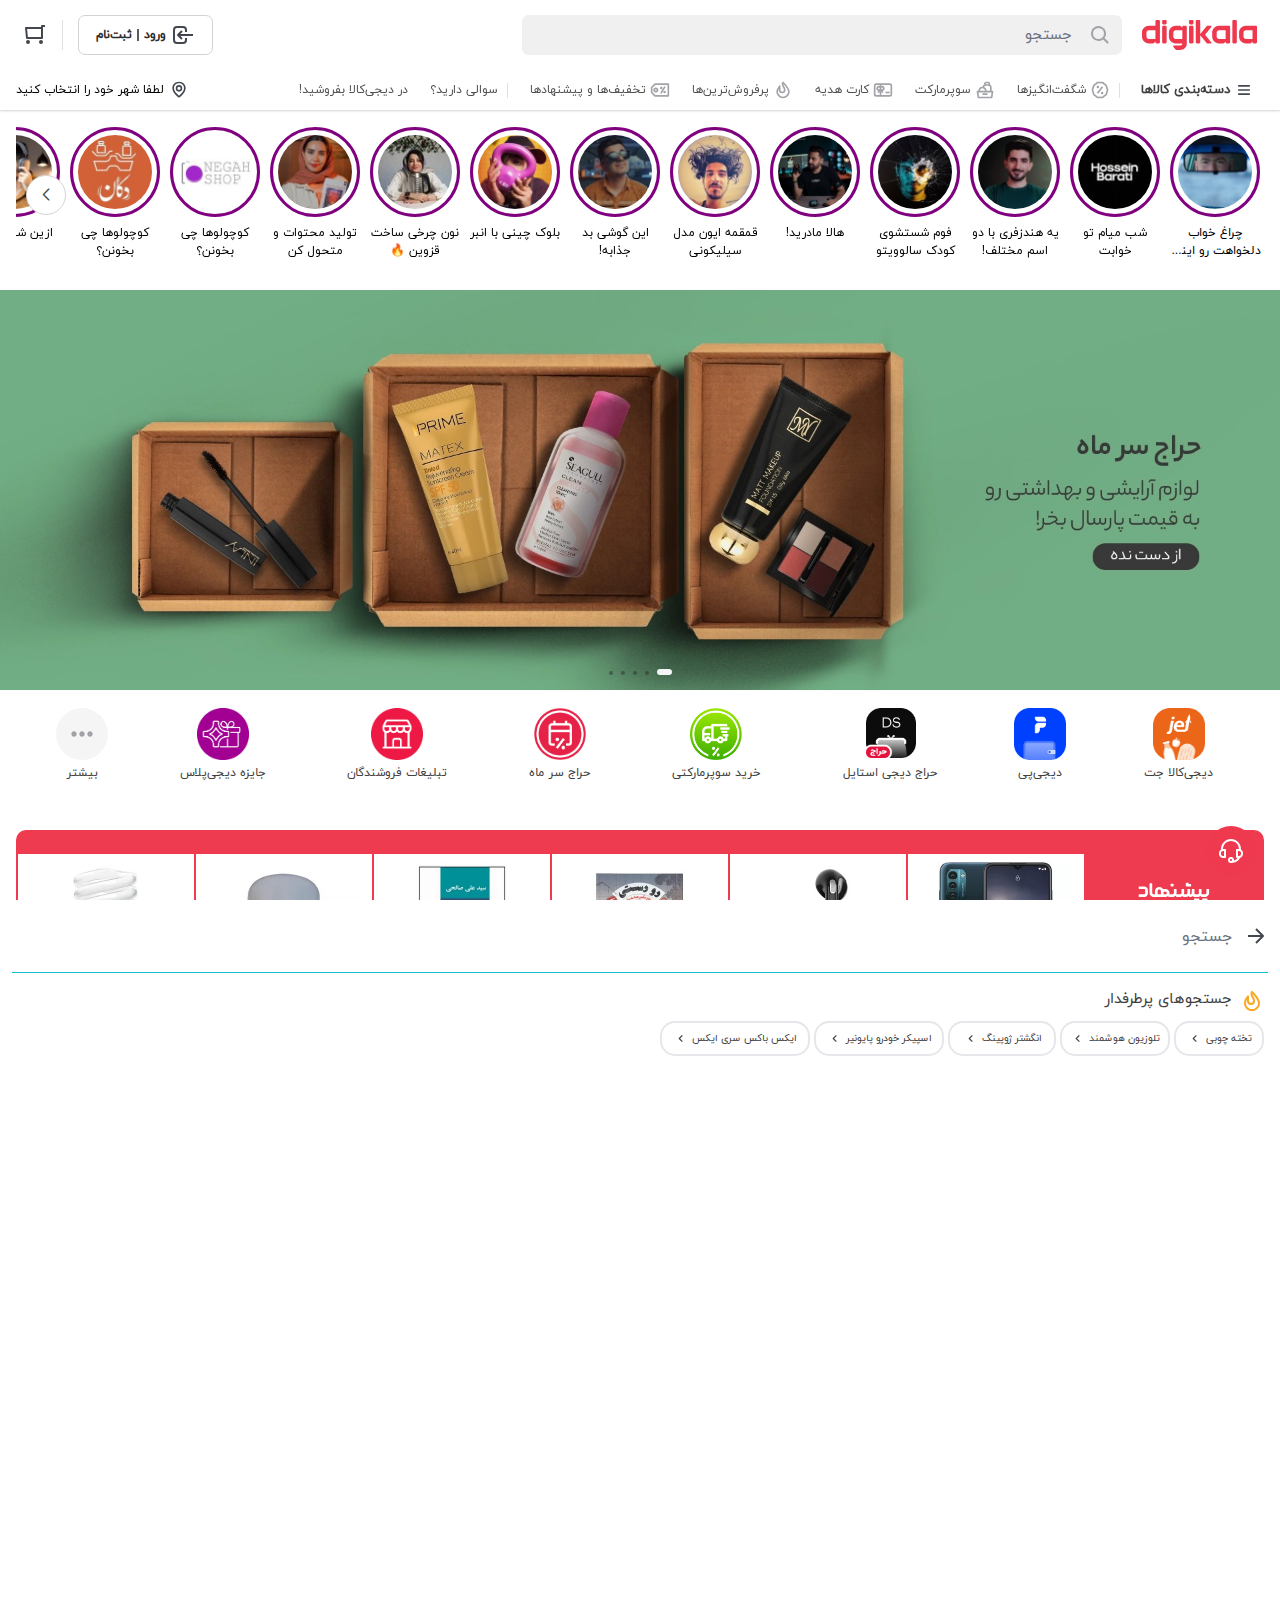
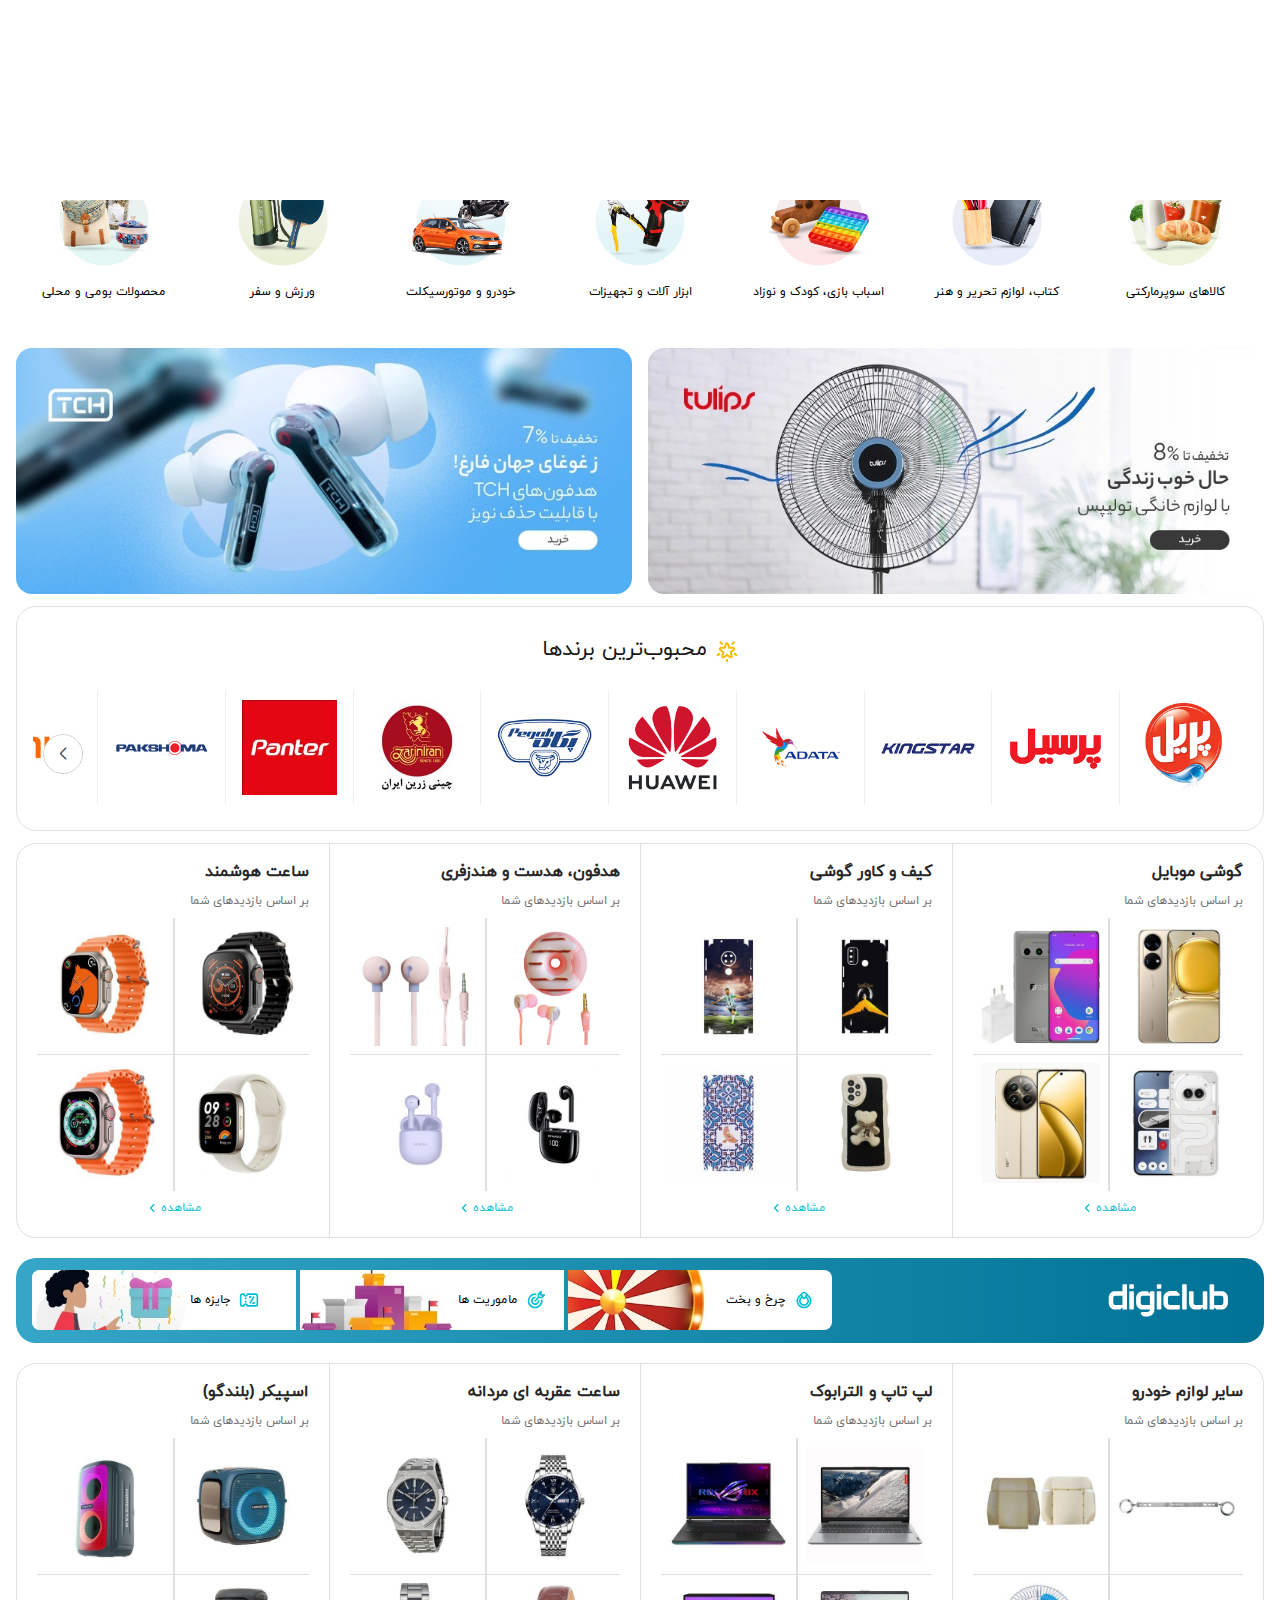
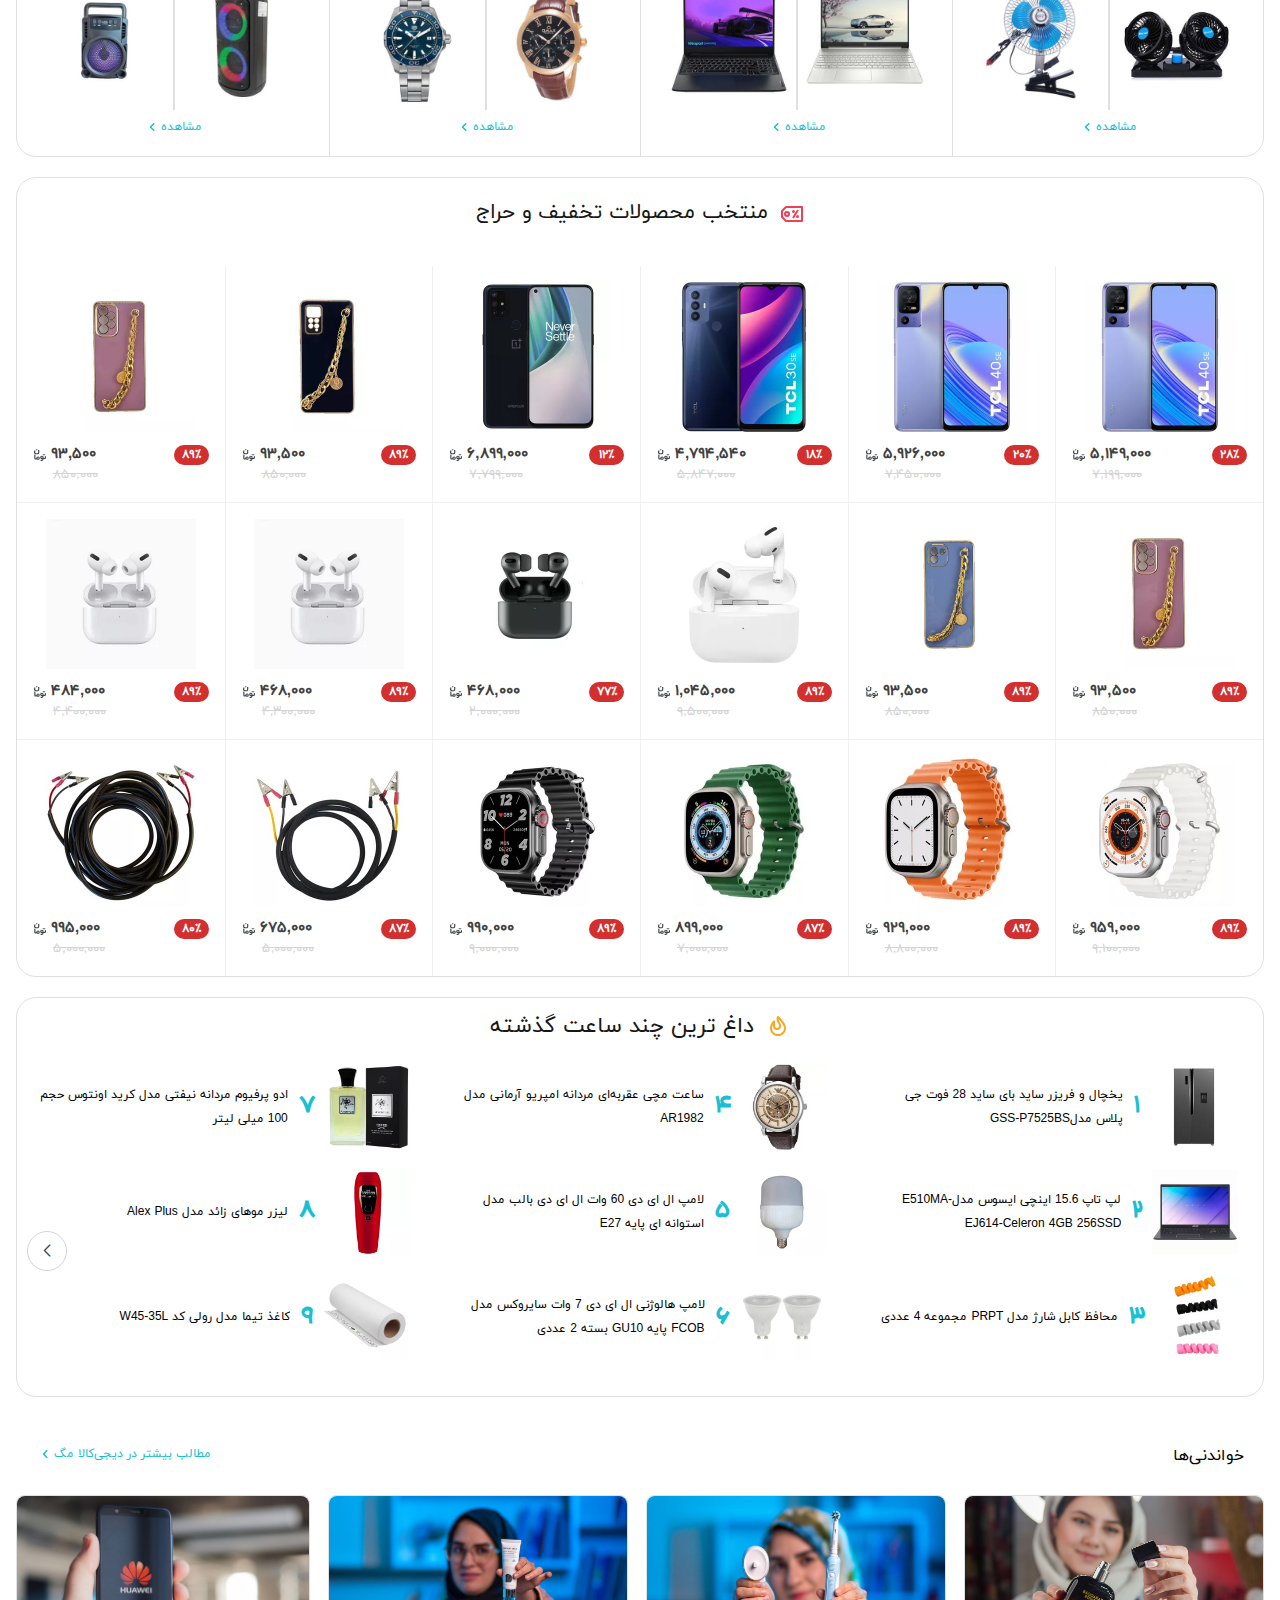
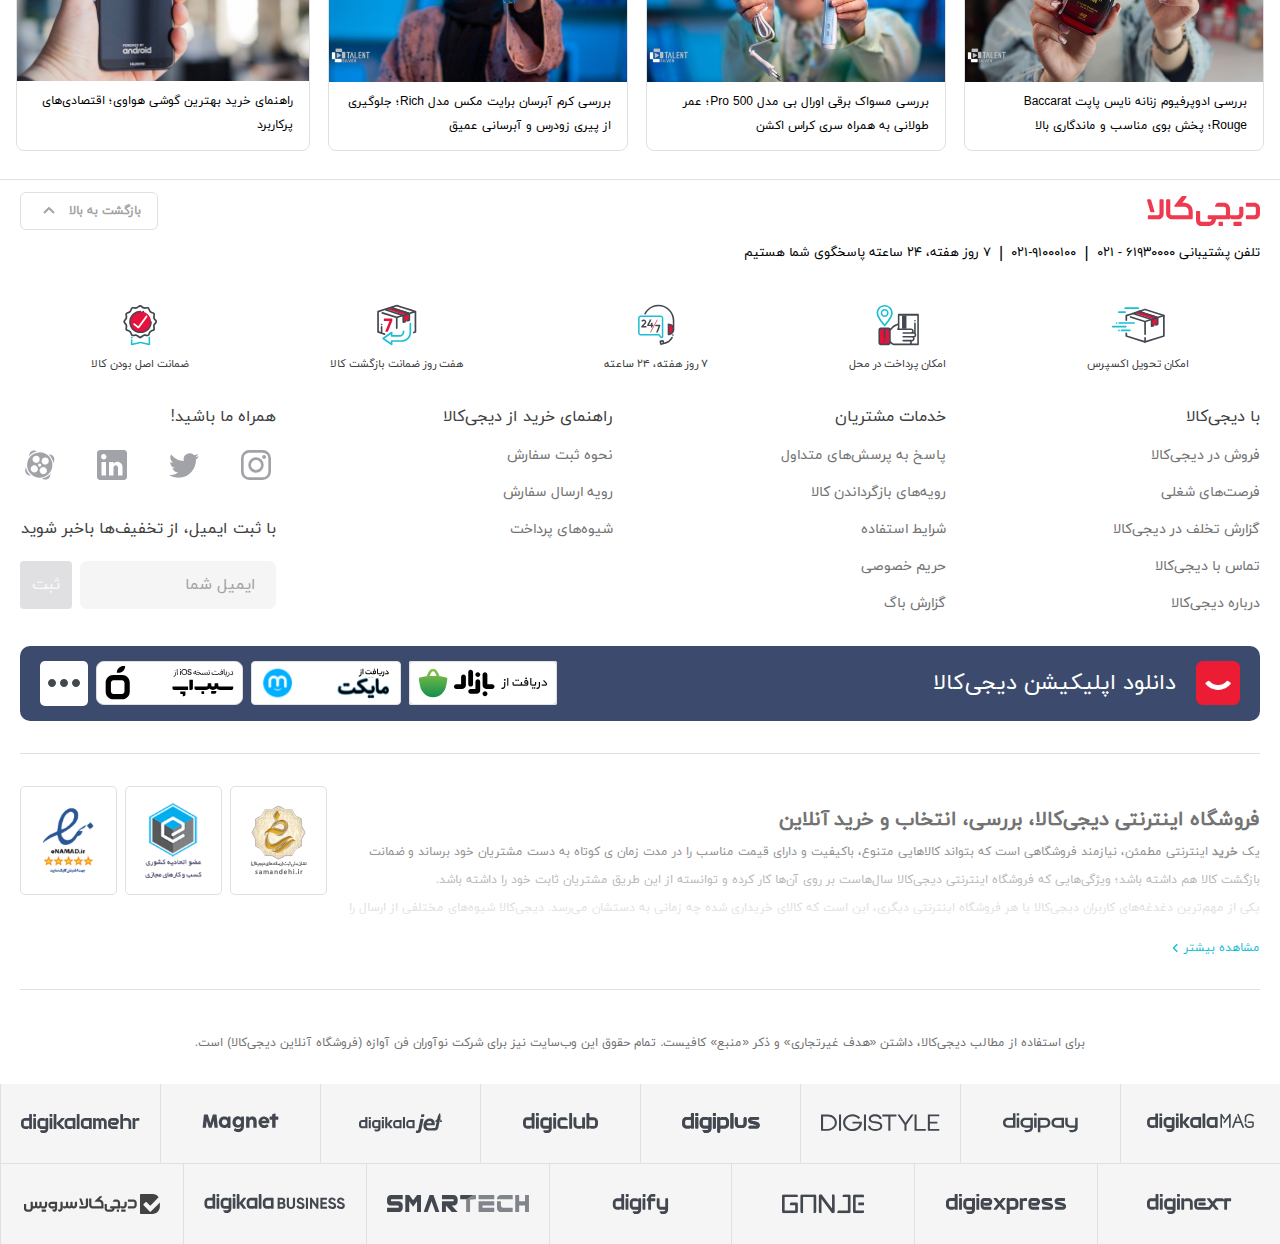
==== index.html @ 2cd5dc48 "Update index.html" ====
<!DOCTYPE html>
<html lang="en" dir="rtl">
  <head>
    <meta charset="UTF-8" />
    <meta name="viewport" content="width=device-width, initial-scale=1.0" />
    <link rel="stylesheet" href="https://unpkg.com/swiper/swiper-bundle.min.css">
    <link rel="stylesheet" href="/public/css/main.css" type="text/css" />
    <link rel="stylesheet" href="/public/css/add-ones.css" type="text/css" />
    <link
      rel="shortcut icon"
      href="./public/images/favicon/favicon.ico"
      type="image/x-icon"
    />
    <meta name="keywords" content="دیجی کالا" />
    <meta name="description" content="دیجیکالا یک فروشگاه آنلاین می باشد" />
    <title>فروشگاه اینترنتی دیجی کالا</title>
  </head>
  <body>
    <!-- wrapper -->
    <div class="w-full h-auto flex flex-col" id="wrapper">
      <!-- header -->
      <!-- header and nav mobile -->
      <header
        id="headerMobile"
        class="w-full block lg:hidden fixed top-0 bg-white p-2 z-10 h-[60px] shadow-[0_1px_2px_lightgrey] font-digikala"
        onclick="openSearchPopup()"
      >
        <div
          class="flex items-center h-[40px] w-inherit rounded-[7px] border-none outline-none bg-[#F0F0F1] focus:outline-none"
          id="header__top__search"
        >
          <button
            class="flex cursor-pointer items-center justify-center mr-[10px]"
          >
            <svg style="width: 24px; height: 24px; fill: #a1a3a8">
              <path
                fill-rule="evenodd"
                d="M10.5 18a7.5 7.5 0 115.973-2.963l4.369 4.246-1.394 1.434-4.387-4.263A7.467 7.467 0 0110.5 18zm5.5-7.5a5.5 5.5 0 11-11 0 5.5 5.5 0 0111 0z"
                clip-rule="evenodd"
              ></path>
            </svg>
          </button>
          <div
            class="w-inherit h-inherit flex items-center gap-x-2 rounded-[7px] border-none outline-none bg-[#F0F0F1] pr-[5px]"
          >
            <p class="text-[13px] text-neutral-500">جستجو در</p>
            <img
              src="./public/images/header/digi.png"
              alt="digikala logo"
              class="w-[90px] h-[24px]"
            />
          </div>
        </div>
      </header>
      <!-- pop-up search -->
      <div
        id="searchPopup"
        class="fixed inset-x-0 bottom-0 bg-white z-20 h-screen slide-up"
      >
        <div
          class="flex items-center justify-between py-4 mx-3 border-b border-[#19bfd3]"
        >
          <button onclick="closeSearchPopup()">
            <img
              src="./public/images/svg/black-arrow-right.svg"
              alt="black-arrow-right"
            />
          </button>
          <input
            type="search"
            class="flex-1 border-none focus:ring-0 placeholder:font-digikala"
            placeholder="جستجو"
          />
        </div>
        <div class="w-full p-4 font-digikala">
          <div class="flex flex-start gap-x-2">
            <img src="./public/images/svg/fire.svg" alt="fire" />
            <p class="text-neutral-700 text-[15px]">جستجوهای پرطرفدار</p>
          </div>
          <div
            class="flex items-center gap-1 my-2 bg-neutral-000 lg:static overflow-x-scroll no-scrollbar"
          >
            <div
              class="flex flex-row-reverse justify-center items-center gap-x-1 border-[2px] cursor-pointer p-2 rounded-[15px] min-w-[90px]"
            >
              <img
                src="./public/images/svg/left-black.svg"
                alt="gray-arrow-down"
                class="w-[15px] h-[15px]"
              />
              <p class="text-neutral-700 text-[10px]">تخته چوبی</p>
            </div>
            <div
              class="flex flex-row-reverse justify-center items-center gap-x-1 border-[2px] cursor-pointer p-2 rounded-[15px] min-w-[110px]"
            >
              <img
                src="./public/images/svg/left-black.svg"
                alt="gray-arrow-down"
                class="w-[15px] h-[15px]"
              />
              <p class="text-neutral-700 text-[10px]">تلوزیون هوشمند</p>
            </div>
            <div
              class="flex flex-row-reverse justify-center items-center gap-x-1 border-[2px] cursor-pointer p-2 rounded-[15px] min-w-[108px]"
            >
              <img
                src="./public/images/svg/left-black.svg"
                alt="gray-arrow-down"
                class="w-[15px] h-[15px]"
              />
              <p class="text-neutral-700 text-[10px]">انگشتر ژوپینگ</p>
            </div>
            <div
              class="flex flex-row-reverse justify-center items-center gap-x-1 border-[2px] cursor-pointer p-2 rounded-[15px] min-w-[130px]"
            >
              <img
                src="./public/images/svg/left-black.svg"
                alt="gray-arrow-down"
                class="w-[15px] h-[15px]"
              />
              <p class="text-neutral-700 text-[10px]">اسپیکر خودرو پایونیر</p>
            </div>
            <div
              class="flex flex-row-reverse justify-center items-center gap-x-1 border-[2px] cursor-pointer p-2 rounded-[15px] min-w-[150px]"
            >
              <img
                src="./public/images/svg/left-black.svg"
                alt="gray-arrow-down"
                class="w-[15px] h-[15px]"
              />
              <p class="text-neutral-700 text-[10px]">ایکس باکس سری ایکس</p>
            </div>
          </div>
        </div>
      </div>
      <!-- pop-up search -->
      <nav
        class="w-full h-auto block lg:hidden fixed bottom-0 bg-white shadow-[0_-1px_2px_lightgrey] z-10 font-digikala"
      >
        <div class="w-inherit h-inherit flex border-t-[lightgrey]">
          <a
            href="index.html"
            class="flex flex-col gap-y-1 items-center flex-1 py-1"
          >
            <!-- home -->
            <svg style="width: 24px; height: 24px; fill: #424750">
              <path
                fill-rule="evenodd"
                d="M20 11.586v6.586a3 3 0 01-3 3H7a3 3 0 01-3-3v-6.586l-1.293 1.293-1.414-1.415L9.879 2.88a3 3 0 014.242 0l8.586 8.585-1.414 1.415L20 11.586z"
              ></path>
            </svg>
            <p class="text-[10px] text-neutral-900 text-bold">خانه</p>
            <!-- home -->
          </a>
          <a href="#" class="flex flex-col gap-y-1 items-center flex-1 py-1">
            <!-- categories -->
            <svg style="width: 24px; height: 24px; fill: #a1a3a8">
              <path
                fill-rule="evenodd"
                d="M10 2H3a1 1 0 00-1 1v7a1 1 0 001 1h7a1 1 0 001-1V3a1 1 0 00-1-1zM4 9V4h5v5H4zm17 4a1 1 0 011 1v7a1 1 0 01-1 1h-7a1 1 0 01-1-1v-7a1 1 0 011-1h7zm-3.5-2a4.5 4.5 0 110-9 4.5 4.5 0 010 9zM20 6.5a2.5 2.5 0 11-5 0 2.5 2.5 0 015 0zM6.5 22a4.5 4.5 0 110-9 4.5 4.5 0 010 9zM9 17.5a2.5 2.5 0 11-5 0 2.5 2.5 0 015 0zm6 2.5v-5h5v5h-5z"
                clip-rule="evenodd"
              ></path>
            </svg>
            <p class="text-[10px] text-neutral-500">دسته‌بندی</p>
            <!-- categories -->
          </a>
          <a href="#" class="flex flex-col gap-y-1 items-center flex-1 py-1">
            <!-- basket -->
            <svg style="width: 24px; height: 24px; fill: #a1a3a8">
              <path
                fill-rule="evenodd"
                d="M20 4h2V2h-3a1 1 0 00-1 1v1H3a1 1 0 00-.995 1.1l1 10A1 1 0 004 16h15a1 1 0 001-1V4zm-2 17a2 2 0 110-4 2 2 0 010 4zM5 21a2 2 0 110-4 2 2 0 010 4zm13-7V6H4.105l.8 8H18z"
                clip-rule="evenodd"
              ></path>
            </svg>
            <p class="text-[10px] text-neutral-500">سبد خرید</p>
            <!-- basket -->
          </a>
          <a href="login.html" class="flex flex-col gap-y-1 items-center flex-1 py-1">
            <!-- my digi -->
            <svg style="width: 24px; height: 24px; fill: #a1a3a8">
              <path
                fill-rule="evenodd"
                d="M12 2a5 5 0 015 5v1A5 5 0 017 8V7a5 5 0 015-5zm9.996 18.908C21.572 16.318 18.096 14 12 14c-6.095 0-9.572 2.318-9.996 6.908A1 1 0 003 22h18a1 1 0 00.996-1.092zM4.188 20c.728-2.677 3.231-4 7.812-4 4.58 0 7.084 1.323 7.812 4H4.188zM9 7a3 3 0 116 0v1a3 3 0 01-6 0V7z"
                clip-rule="evenodd"
              ></path>
            </svg>
            <p class="text-[10px] text-neutral-500">دیجی‌کالای من</p>
            <!-- my digi -->
          </a>
        </div>
      </nav>
      <!-- header and nav mobile -->
      <header
        class="w-full fixed top-0 bg-white z-10 lg:h-[110px] shadow-[0_1px_2px_lightgrey] transition-all duration-300 hidden lg:block"
        id="header"
      >
        <!-- header top -->
        <div
          class="w-inherit h-[calc(110px-40px)] flex flex-row flex-wrap bg-white"
          id="header__top"
        >
          <div class="w-full h-inherit flex px-[23px]">
            <div class="w-[80%] h-inherit flex items-center">
              <div
                class="h-inherit flex justify-end items-center pl-[20px] box-border"
                id="header__top__logo"
              >
                <a href="index.html"
                  ><img src="./public/images/svg/لوگوی دیجیکالا.svg" alt=""
                /></a>
              </div>
              <div
                class="flex items-center h-[40px] w-[600px] rounded-[7px] pr-[10px] border-none outline-none bg-[#F0F0F1] focus:outline-none"
                id="header__top__search"
              >
                <button class="flex items-center justify-center">
                  <svg style="width: 24px; height: 24px; fill: #a1a3a8">
                    <path
                      fill-rule="evenodd"
                      d="M10.5 18a7.5 7.5 0 115.973-2.963l4.369 4.246-1.394 1.434-4.387-4.263A7.467 7.467 0 0110.5 18zm5.5-7.5a5.5 5.5 0 11-11 0 5.5 5.5 0 0111 0z"
                      clip-rule="evenodd"
                    ></path>
                  </svg>
                </button>
                <input
                  type="text"
                  placeholder="جستجو"
                  class="h-inherit mr-1 w-[calc(600px-24px)] rounded-[7px] border-none outline-none focus:outline-none focus:border-0 focus:ring-0 bg-[#F0F0F1] placeholder:font-digikala placeholder:text-[15px] font-digikala"
                />
              </div>
            </div>
            <div
              class="w-[20%] h-inherit flex gap-x-[15px] items-center justify-end pr-[5px]"
              id="header__top__login"
            >
              <a
                href="./login.html"
                class="w-[135px] h-[40px] text-[#2b2b2b] border-[1px] border-solid border-[lightgray] rounded-[7px] no-underline font-digikala text-[12px] font-bold flex items-center justify-center gap-x-[5px]"
              >
                <img
                  src="./public/images/svg/ورود.svg"
                  alt=""
                  class="fill-[D0D1D3]"
                />

                <div>ورود</div>
                <span
                  class="inline-block w-[1.5px] h-[12px] bg-[#5b5b5b]"
                ></span>
                ثبت‌نام
              </a>
              <span class="inline-block w-[1px] h-[30px] bg-[#e0e0e2]"></span>
              <a href="#"
                ><img
                  src="./public/images/svg/سبدخرید.svg"
                  alt=""
                  class="fill-[D0D1D3]"
              /></a>
            </div>
          </div>
        </div>
        <!-- header top -->
        <!-- header bottom -->
        <div
          class="w-full font-digikala h-[40px] flex flex-wrap flex-row px-[16px] relative transition-all duration-500"
          id="header__bottom"
        >
          <div class="w-[80%] h-inherit relative" id="header__bottom__menu">
            <nav
              class="w-full h-inherit flex flex-wrap flex-row gap-x-[2px] leading-[40px] overflow-hidden"
            >
              <div class="w-fit h-inherit group" id="category-main">
                <a
                  href="#"
                  class="flex items-center gap-x-[4px] w-fit py-0 px-[10px] text-[13px] font-bold text-neutral-700"
                >
                  <img
                    src="./public/images/svg/دسته_بندی_کالا.svg"
                    alt=""
                    class="w-[20px] h-[20px]"
                  />
                  دسته‌بندی کالاها
                </a>
                <div
                  class="lg:w-[100vw] s-sm-size:w-[90vw] th-sm-size:w-[75vw] h-[calc(100vh-150px)] hidden bg-white absolute group-hover:block font-digikala"
                >
                  <div
                    class="w-[18%] h-full bg-neutral-100 overflow-auto"
                    dir="ltr"
                  >
                    <div
                      class="w-full cursor-pointer h-[50px] flex flex-row-reverse text-[12px] items-center pr-2 gap-x-2 group/item hover:bg-white" id="sub-mobile"
                    >
                      <svg
                        class="group-hover/item:fill-[#ef394e]"
                        id="sub-mobile-svg"
                        style="width: 18px; height: 18px"
                        viewBox="0 0 24 24"
                      >
                        <path
                          fill-rule="evenodd"
                          d="M7 1h10a3 3 0 013 3v16a3 3 0 01-3 3H7a3 3 0 01-3-3V4a3 3 0 013-3zm0 2a1 1 0 00-1 1v16a1 1 0 001 1h10a1 1 0 001-1V4a1 1 0 00-1-1H7zm5 17a2 2 0 100-4 2 2 0 000 4z"
                          clip-rule="evenodd"
                        ></path>
                      </svg>
                      <a class="group-hover/item:text-[#ef394e]" href="#"
                        >موبایل</a
                      >
                      <div
                        class="w-[82%] h-full overflow-auto hidden group-hover/item:block absolute left-0 top-0"
                        id="sub-mobile-details"
                        dir="ltr"
                      >
                        <div class="flex flex-col py-2 px-5 text-right">
                          <div
                            class="flex flex-row-reverse items-center mt-2 mb-3"
                          >
                            <a href="" class="flex items-center font-digikala">
                              <img
                                src="./public/images/svg/left-blue.svg"
                                alt=""
                                class="w-[18px] h-[18px]"
                              />
                              <p class="text-[#19bfd3] text-[12px]">
                                همه محصولات موبایل
                              </p>
                            </a>
                          </div>

                          <div class="flex flex-row-reverse">
                            <div class="flex flex-col grow">
                              <div
                                class="flex flex-row-reverse items-center group/item__inner"
                              >
                                <span
                                  class="h-4 ml-2 border border-[#ef4056]"
                                ></span>
                                <a href="#"
                                  ><h5
                                    class="text-neutral-700 group-hover/item__inner:text-[#ef394e] text-[14px] font-bold"
                                  >
                                    برندهای مختلف گوشی موبایل
                                  </h5>
                                </a>
                                <svg
                                  class="fill-neutral-700 group-hover/item__inner:fill-[#ef394e]"
                                  style="width: 16px; height: 16px"
                                  viewBox="0 0 24 24"
                                >
                                  <path
                                    d="M11.414 12l4.293 4.293-1.414 1.414-5-5a1 1 0 010-1.414l5-5 1.414 1.414L11.414 12z"
                                  ></path>
                                </svg>
                              </div>
                              <a
                                href="#"
                                class="text-neutral-500 text-[12px] hover:text-[#ef394e]"
                                >گوشی آیفون</a
                              >
                              <a
                                href="#"
                                class="text-neutral-500 text-[12px] hover:text-[#ef394e]"
                                >گوشی سامسونگ</a
                              >
                              <a
                                href="#"
                                class="text-neutral-500 text-[12px] hover:text-[#ef394e]"
                                >گوشی شیائومی</a
                              >
                              <a
                                href="#"
                                class="text-neutral-500 text-[12px] hover:text-[#ef394e]"
                                >گوشی سونی</a
                              >
                              <a
                                href="#"
                                class="text-neutral-500 text-[12px] hover:text-[#ef394e]"
                                >گوشی نوکیا</a
                              >
                              <a
                                href="#"
                                class="text-neutral-500 text-[12px] hover:text-[#ef394e]"
                                >گوشی ریلمی</a
                              >
                              <a
                                href="#"
                                class="text-neutral-500 text-[12px] hover:text-[#ef394e]"
                                >گوشی آنر</a
                              >
                              <a
                                href="#"
                                class="text-neutral-500 text-[12px] hover:text-[#ef394e]"
                                >گوشی موتورولا</a
                              >
                              <a
                                href="#"
                                class="text-neutral-500 text-[12px] hover:text-[#ef394e]"
                                >گوشی ناتینگ فون</a
                              >
                              <a
                                href="#"
                                class="text-neutral-500 text-[12px] hover:text-[#ef394e]"
                                >گوشی جی پلاس</a
                              >
                              <a
                                href="#"
                                class="text-neutral-500 text-[12px] hover:text-[#ef394e]"
                                >گوشی هواوی</a
                              >
                              <a
                                href="#"
                                class="text-neutral-500 text-[12px] hover:text-[#ef394e]"
                                >گوشی جی ال ایکس</a
                              >
                              <a
                                href="#"
                                class="text-neutral-500 text-[12px] hover:text-[#ef394e]"
                                >گوشی‌های جنرال لوکس</a
                              >
                              <a
                                href="#"
                                class="text-neutral-500 text-[12px] hover:text-[#ef394e]"
                                >گوشی داریا</a
                              >
                              <a
                                href="#"
                                class="text-neutral-500 text-[12px] hover:text-[#ef394e]"
                                >گوشی گوگل</a
                              >
                              <a
                                href="#"
                                class="text-neutral-500 text-[12px] hover:text-[#ef394e]"
                                >گوشی اوپو</a
                              >
                              <a
                                href="#"
                                class="text-neutral-500 text-[12px] hover:text-[#ef394e]"
                                >گوشی ارد</a
                              >
                              <a
                                href="#"
                                class="text-neutral-500 text-[12px] hover:text-[#ef394e]"
                                >گوشی وان پلاس</a
                              >
                              <a
                                href="#"
                                class="text-neutral-500 text-[12px] hover:text-[#ef394e]"
                                >گوشی موبایل رنسو</a
                              >
                            </div>
                            <div class="flex flex-col grow">
                              <div
                                class="flex flex-row-reverse items-center group/item__inner"
                              >
                                <span
                                  class="h-4 ml-2 border border-[#ef4056]"
                                ></span>
                                <a href="#"
                                  ><h5
                                    class="text-neutral-700 group-hover/item__inner:text-[#ef394e] text-[14px] font-bold"
                                  >
                                    گوشی براساس قیمت
                                  </h5>
                                </a>
                                <svg
                                  class="fill-neutral-700 group-hover/item__inner:fill-[#ef394e]"
                                  style="width: 16px; height: 16px"
                                  viewBox="0 0 24 24"
                                >
                                  <path
                                    d="M11.414 12l4.293 4.293-1.414 1.414-5-5a1 1 0 010-1.414l5-5 1.414 1.414L11.414 12z"
                                  ></path>
                                </svg>
                              </div>
                              <a
                                href="#"
                                class="text-neutral-500 text-[12px] hover:text-[#ef394e]"
                                >گوشی موبایل ارزان</a
                              >
                              <a
                                href="#"
                                class="text-neutral-500 text-[12px] hover:text-[#ef394e]"
                                >گوشی موبایل قسطی</a
                              >
                              <a
                                href="#"
                                class="text-neutral-500 text-[12px] hover:text-[#ef394e]"
                                >گوشی تا 2 میلیون تومان</a
                              >
                              <a
                                href="#"
                                class="text-neutral-500 text-[12px] hover:text-[#ef394e]"
                                >گوشی تا 5 میلیون تومان</a
                              >
                              <a
                                href="#"
                                class="text-neutral-500 text-[12px] hover:text-[#ef394e]"
                                >گوشی تا 7 میلیون تومان</a
                              >
                              <a
                                href="#"
                                class="text-neutral-500 text-[12px] hover:text-[#ef394e]"
                                >گوشی تا 15 میلیون تومان</a
                              >
                              <a
                                href="#"
                                class="text-neutral-500 text-[12px] hover:text-[#ef394e]"
                                >گوشی بالای 15 میلیون تومان</a
                              >
                              <div
                                class="flex flex-row-reverse items-center group/item__inner"
                              >
                                <span
                                  class="h-4 ml-2 border border-[#ef4056]"
                                ></span>
                                <a href="#"
                                  ><h5
                                    class="text-neutral-700 group-hover/item__inner:text-[#ef394e] text-[14px] font-bold"
                                  >
                                    گوشی براساس عملکرد
                                  </h5>
                                </a>
                                <svg
                                  class="fill-neutral-700 group-hover/item__inner:fill-[#ef394e]"
                                  style="width: 16px; height: 16px"
                                  viewBox="0 0 24 24"
                                >
                                  <path
                                    d="M11.414 12l4.293 4.293-1.414 1.414-5-5a1 1 0 010-1.414l5-5 1.414 1.414L11.414 12z"
                                  ></path>
                                </svg>
                              </div>
                              <a
                                href="#"
                                class="text-neutral-500 text-[12px] hover:text-[#ef394e]"
                                >گیمینگ</a
                              >
                              <a
                                href="#"
                                class="text-neutral-500 text-[12px] hover:text-[#ef394e]"
                                >5G گوشی
                              </a>
                              <a
                                href="#"
                                class="text-neutral-500 text-[12px] hover:text-[#ef394e]"
                                >گوشی دکمه‌ای</a
                              >
                              <a
                                href="#"
                                class="text-neutral-500 text-[12px] hover:text-[#ef394e]"
                                >ضدآب</a
                              >
                              <a
                                href="#"
                                class="text-neutral-500 text-[12px] hover:text-[#ef394e]"
                                >گوشی مناسب عکاسی</a
                              >
                              <a
                                href="#"
                                class="text-neutral-500 text-[12px] hover:text-[#ef394e]"
                                >گوشی اقتصادی</a
                              >
                              <a
                                href="#"
                                class="text-neutral-500 text-[12px] hover:text-[#ef394e]"
                                >گوشی دانش آموزی</a
                              >
                              <a
                                href="#"
                                class="text-neutral-500 text-[12px] hover:text-[#ef394e]"
                                >گوشی دکمه‌ای</a
                              >
                              <a
                                href="#"
                                class="text-neutral-500 text-[12px] hover:text-[#ef394e]"
                                >گوشی پرچمدار</a
                              >
                              <a
                                href="#"
                                class="text-neutral-500 text-[12px] hover:text-[#ef394e]"
                                >دو سیمکارت</a
                              >
                              <div
                                class="flex flex-row-reverse items-center group/item__inner"
                              >
                                <span
                                  class="h-4 ml-2 border border-[#ef4056]"
                                ></span>
                                <a href="#"
                                  ><h5
                                    class="text-neutral-700 group-hover/item__inner:text-[#ef394e] text-[14px] font-bold"
                                  >
                                    گوشی براساس حافظه داخلی
                                  </h5>
                                </a>
                                <svg
                                  class="fill-neutral-700 group-hover/item__inner:fill-[#ef394e]"
                                  style="width: 16px; height: 16px"
                                  viewBox="0 0 24 24"
                                >
                                  <path
                                    d="M11.414 12l4.293 4.293-1.414 1.414-5-5a1 1 0 010-1.414l5-5 1.414 1.414L11.414 12z"
                                  ></path>
                                </svg>
                              </div>
                              <a
                                href="#"
                                class="text-neutral-500 text-[12px] hover:text-[#ef394e]"
                                >گوشی تا 16 گیگابایت</a
                              >
                              <a
                                href="#"
                                class="text-neutral-500 text-[12px] hover:text-[#ef394e]"
                                >گوشی تا 32 گیگابایت</a
                              >
                              <a
                                href="#"
                                class="text-neutral-500 text-[12px] hover:text-[#ef394e]"
                                >گوشی تا 64 گیگابایت</a
                              >
                              <a
                                href="#"
                                class="text-neutral-500 text-[12px] hover:text-[#ef394e]"
                                >گوشی تا 128 گیگابایت</a
                              >
                              <a
                                href="#"
                                class="text-neutral-500 text-[12px] hover:text-[#ef394e]"
                                >گوشی تا 256 گیگابایت</a
                              >
                              <a
                                href="#"
                                class="text-neutral-500 text-[12px] hover:text-[#ef394e]"
                                >گوشی تا 1 ترابایت</a
                              >
                              <div
                                class="flex flex-row-reverse items-center group/item__inner"
                              >
                                <span
                                  class="h-4 ml-2 border border-[#ef4056]"
                                ></span>
                                <a href="#"
                                  ><h5
                                    class="text-neutral-700 group-hover/item__inner:text-[#ef394e] text-[14px] font-bold"
                                  >
                                    رزولوشن عکس
                                  </h5>
                                </a>
                                <svg
                                  class="fill-neutral-700 group-hover/item__inner:fill-[#ef394e]"
                                  style="width: 16px; height: 16px"
                                  viewBox="0 0 24 24"
                                >
                                  <path
                                    d="M11.414 12l4.293 4.293-1.414 1.414-5-5a1 1 0 010-1.414l5-5 1.414 1.414L11.414 12z"
                                  ></path>
                                </svg>
                              </div>
                              <a
                                href="#"
                                class="text-neutral-500 text-[12px] hover:text-[#ef394e]"
                                >گوشی تا 13 مگاپیکسل</a
                              >
                              <a
                                href="#"
                                class="text-neutral-500 text-[12px] hover:text-[#ef394e]"
                                >گوشی تا 16 مگاپیکسل</a
                              >
                              <a
                                href="#"
                                class="text-neutral-500 text-[12px] hover:text-[#ef394e]"
                                >گوشی تا 48 مگاپیکسل</a
                              >
                              <a
                                href="#"
                                class="text-neutral-500 text-[12px] hover:text-[#ef394e]"
                                >گوشی تا 64 مگاپیکسل</a
                              >
                              <a
                                href="#"
                                class="text-neutral-500 text-[12px] hover:text-[#ef394e]"
                                >گوشی تا 108 مگاپیکسل</a
                              >
                            </div>
                            <div class="flex flex-col grow">
                              <div
                                class="flex flex-row-reverse items-center group/item__inner"
                              >
                                <span
                                  class="h-4 ml-2 border border-[#ef4056]"
                                ></span>
                                <a href="#"
                                  ><h5
                                    class="text-neutral-700 group-hover/item__inner:text-[#ef394e] text-[14px] font-bold"
                                  >
                                    لوازم جانبی موبایل
                                  </h5>
                                </a>
                                <svg
                                  class="fill-neutral-700 group-hover/item__inner:fill-[#ef394e]"
                                  style="width: 16px; height: 16px"
                                  viewBox="0 0 24 24"
                                >
                                  <path
                                    d="M11.414 12l4.293 4.293-1.414 1.414-5-5a1 1 0 010-1.414l5-5 1.414 1.414L11.414 12z"
                                  ></path>
                                </svg>
                              </div>
                              <a
                                href="#"
                                class="text-neutral-500 text-[12px] hover:text-[#ef394e]"
                                >شارژر گوشی</a
                              >
                              <a
                                href="#"
                                class="text-neutral-500 text-[12px] hover:text-[#ef394e]"
                                >قاب و کاور گوشی</a
                              >
                              <a
                                href="#"
                                class="text-neutral-500 text-[12px] hover:text-[#ef394e]"
                                >گلس گوشی</a
                              >
                              <a
                                href="#"
                                class="text-neutral-500 text-[12px] hover:text-[#ef394e]"
                                >هولدر گوشی موبایل</a
                              >
                              <a
                                href="#"
                                class="text-neutral-500 text-[12px] hover:text-[#ef394e]"
                                >کابل شارژ و مبدل</a
                              >
                              <a
                                href="#"
                                class="text-neutral-500 text-[12px] hover:text-[#ef394e]"
                                >پاوربانک (شارژر همراه)</a
                              >
                              <div
                                class="flex flex-row-reverse items-center group/item__inner"
                              >
                                <span
                                  class="h-4 ml-2 border border-[#ef4056]"
                                ></span>
                                <a href="#"
                                  ><h5
                                    class="text-neutral-700 group-hover/item__inner:text-[#ef394e] text-[14px] font-bold"
                                  >
                                    تبلت
                                  </h5>
                                </a>
                                <svg
                                  class="fill-neutral-700 group-hover/item__inner:fill-[#ef394e]"
                                  style="width: 16px; height: 16px"
                                  viewBox="0 0 24 24"
                                >
                                  <path
                                    d="M11.414 12l4.293 4.293-1.414 1.414-5-5a1 1 0 010-1.414l5-5 1.414 1.414L11.414 12z"
                                  ></path>
                                </svg>
                              </div>
                              <a
                                href="#"
                                class="text-neutral-500 text-[12px] hover:text-[#ef394e]"
                                >تبلت سامسونگ</a
                              >
                              <a
                                href="#"
                                class="text-neutral-500 text-[12px] hover:text-[#ef394e]"
                                >تبلت اپل (آی پد)</a
                              >
                              <a
                                href="#"
                                class="text-neutral-500 text-[12px] hover:text-[#ef394e]"
                                >تبلت شیائومی</a
                              >
                              <a
                                href="#"
                                class="text-neutral-500 text-[12px] hover:text-[#ef394e]"
                                >تبلت لنوو</a
                              >
                              <a
                                href="#"
                                class="text-neutral-500 text-[12px] hover:text-[#ef394e]"
                                >تبلت مایکروسافت
                              </a>
                              <a
                                href="#"
                                class="text-neutral-500 text-[12px] hover:text-[#ef394e]"
                                >تبلت دانش آموزی</a
                              >
                              <div
                                class="flex flex-row-reverse items-center group/item__inner"
                              >
                                <span
                                  class="h-4 ml-2 border border-[#ef4056]"
                                ></span>
                                <a href="#"
                                  ><h5
                                    class="text-neutral-700 group-hover/item__inner:text-[#ef394e] text-[14px] font-bold"
                                  >
                                    هدفون
                                  </h5>
                                </a>
                                <svg
                                  class="fill-neutral-700 group-hover/item__inner:fill-[#ef394e]"
                                  style="width: 16px; height: 16px"
                                  viewBox="0 0 24 24"
                                >
                                  <path
                                    d="M11.414 12l4.293 4.293-1.414 1.414-5-5a1 1 0 010-1.414l5-5 1.414 1.414L11.414 12z"
                                  ></path>
                                </svg>
                              </div>
                              <a
                                href="#"
                                class="text-neutral-500 text-[12px] hover:text-[#ef394e]"
                                >هدفون بی سیم</a
                              >
                              <a
                                href="#"
                                class="text-neutral-500 text-[12px] hover:text-[#ef394e]"
                                >هدفون اپل (ایرپاد)</a
                              >
                              <a
                                href="#"
                                class="text-neutral-500 text-[12px] hover:text-[#ef394e]"
                                >هدفون بیتس</a
                              >
                              <a
                                href="#"
                                class="text-neutral-500 text-[12px] hover:text-[#ef394e]"
                                >هدفون سونی</a
                              >
                              <a
                                href="#"
                                class="text-neutral-500 text-[12px] hover:text-[#ef394e]"
                                >هدفون سامسونگ (ایربادز)</a
                              >
                              <a
                                href="#"
                                class="text-neutral-500 text-[12px] hover:text-[#ef394e]"
                                >هدفون شیائومی</a
                              >
                              <a
                                href="#"
                                class="text-neutral-500 text-[12px] hover:text-[#ef394e]"
                                >هدفون جی بی ال</a
                              >
                              <div
                                class="flex flex-row-reverse items-center group/item__inner"
                              >
                                <span
                                  class="h-4 ml-2 border border-[#ef4056]"
                                ></span>
                                <a href="#"
                                  ><h5
                                    class="text-neutral-700 group-hover/item__inner:text-[#ef394e] text-[14px] font-bold"
                                  >
                                    ساعت و مچ بند هوشمند
                                  </h5>
                                </a>
                                <svg
                                  class="fill-neutral-700 group-hover/item__inner:fill-[#ef394e]"
                                  style="width: 16px; height: 16px"
                                  viewBox="0 0 24 24"
                                >
                                  <path
                                    d="M11.414 12l4.293 4.293-1.414 1.414-5-5a1 1 0 010-1.414l5-5 1.414 1.414L11.414 12z"
                                  ></path>
                                </svg>
                              </div>
                              <a
                                href="#"
                                class="text-neutral-500 text-[12px] hover:text-[#ef394e]"
                                >ساعت هوشمند سامسونگ</a
                              >
                              <a
                                href="#"
                                class="text-neutral-500 text-[12px] hover:text-[#ef394e]"
                                >ساعت هوشمند شیائومی</a
                              >
                              <a
                                href="#"
                                class="text-neutral-500 text-[12px] hover:text-[#ef394e]"
                                >اپل واچ</a
                              >
                            </div>
                            <div class="flex flex-col grow">
                              <div
                                class="flex flex-row-reverse items-center group/item__inner"
                              >
                                <span
                                  class="h-4 ml-2 border border-[#ef4056]"
                                ></span>
                                <a href="#"
                                  ><h5
                                    class="text-neutral-700 group-hover/item__inner:text-[#ef394e] text-[14px] font-bold"
                                  >
                                    داغ ترین‌ها
                                  </h5>
                                </a>
                                <svg
                                  class="fill-neutral-700 group-hover/item__inner:fill-[#ef394e]"
                                  style="width: 16px; height: 16px"
                                  viewBox="0 0 24 24"
                                >
                                  <path
                                    d="M11.414 12l4.293 4.293-1.414 1.414-5-5a1 1 0 010-1.414l5-5 1.414 1.414L11.414 12z"
                                  ></path>
                                </svg>
                              </div>
                              <a
                                href="#"
                                class="text-neutral-500 text-[12px] hover:text-[#ef394e]"
                                >گلکسی S23 Ultra</a
                              >
                              <a
                                href="#"
                                class="text-neutral-500 text-[12px] hover:text-[#ef394e]"
                                >گلکسی A54</a
                              >
                              <a
                                href="#"
                                class="text-neutral-500 text-[12px] hover:text-[#ef394e]"
                                >گلکسی A34</a
                              >
                              <a
                                href="#"
                                class="text-neutral-500 text-[12px] hover:text-[#ef394e]"
                                >گلکسی A24</a
                              >
                              <a
                                href="#"
                                class="text-neutral-500 text-[12px] hover:text-[#ef394e]"
                                >گلکسی A14</a
                              >
                              <a
                                href="#"
                                class="text-neutral-500 text-[12px] hover:text-[#ef394e]"
                                >گلکسی S23 FE</a
                              >
                              <a
                                href="#"
                                class="text-neutral-500 text-[12px] hover:text-[#ef394e]"
                                >ردمی نوت 12</a
                              >
                              <a
                                href="#"
                                class="text-neutral-500 text-[12px] hover:text-[#ef394e]"
                                >پوکو C40</a
                              >
                              <a
                                href="#"
                                class="text-neutral-500 text-[12px] hover:text-[#ef394e]"
                                >پوکو X5 Pro 5G</a
                              >
                              <a
                                href="#"
                                class="text-neutral-500 text-[12px] hover:text-[#ef394e]"
                                >ردمی A2 Plus</a
                              >
                              <a
                                href="#"
                                class="text-neutral-500 text-[12px] hover:text-[#ef394e]"
                                >پوکو M5s</a
                              >
                              <a
                                href="#"
                                class="text-neutral-500 text-[12px] hover:text-[#ef394e]"
                                >آنر X9a</a
                              >
                              <a
                                href="#"
                                class="text-neutral-500 text-[12px] hover:text-[#ef394e]"
                                >موتورولا moto E13</a
                              >
                              <a
                                href="#"
                                class="text-neutral-500 text-[12px] hover:text-[#ef394e]"
                                >جی پلاس Q20s</a
                              >
                              <a
                                href="#"
                                class="text-neutral-500 text-[12px] hover:text-[#ef394e]"
                              >
                                5G داریا باند
                              </a>
                              <a
                                href="#"
                                class="text-neutral-500 text-[12px] hover:text-[#ef394e]"
                                >جدیدترین محصولات اپل</a
                              >
                              <div
                                class="flex flex-row-reverse items-center group/item__inner"
                              >
                                <span
                                  class="h-4 ml-2 border border-[#ef4056]"
                                ></span>
                                <a href="#"
                                  ><h5
                                    class="text-neutral-700 group-hover/item__inner:text-[#ef394e] text-[14px] font-bold"
                                  >
                                    برندهای برتر
                                  </h5>
                                </a>
                                <svg
                                  class="fill-neutral-700 group-hover/item__inner:fill-[#ef394e]"
                                  style="width: 16px; height: 16px"
                                  viewBox="0 0 24 24"
                                >
                                  <path
                                    d="M11.414 12l4.293 4.293-1.414 1.414-5-5a1 1 0 010-1.414l5-5 1.414 1.414L11.414 12z"
                                  ></path>
                                </svg>
                              </div>
                              <a
                                href="#"
                                class="text-neutral-500 text-[12px] hover:text-[#ef394e]"
                                >اپل</a
                              >
                              <a
                                href="#"
                                class="text-neutral-500 text-[12px] hover:text-[#ef394e]"
                                >سامسونگ</a
                              >
                              <a
                                href="#"
                                class="text-neutral-500 text-[12px] hover:text-[#ef394e]"
                                >هوآوی</a
                              >
                              <a
                                href="#"
                                class="text-neutral-500 text-[12px] hover:text-[#ef394e]"
                                >آنر</a
                              >
                              <a
                                href="#"
                                class="text-neutral-500 text-[12px] hover:text-[#ef394e]"
                                >ریلمی</a
                              >
                            </div>
                          </div>
                        </div>
                      </div>
                    </div>
                    <div
                      class="w-full cursor-pointer h-[50px] flex flex-row-reverse text-[12px] items-center pr-2 gap-x-2 group/item hover:bg-white" id="category-others"
                    >
                      <svg
                        class="group-hover/item:fill-[#ef394e]"
                        style="width: 18px; height: 18px"
                        viewBox="0 0 24 24"
                      >
                        <path
                          fill-rule="evenodd"
                          d="M4 5a1 1 0 011-1h14a1 1 0 011 1v8.723l2.858 4.762A1 1 0 0122 20H2a1 1 0 01-.857-1.515L4 13.723V5zm2 8h12V6H6v7zm-.434 2l-1.8 3h16.468l-1.8-3H5.566z"
                          clip-rule="evenodd"
                        ></path>
                      </svg>
                      <a class="group-hover/item:text-[#ef394e]" href="#"
                        >کالای دیجیتال</a
                      >
                      <div
                        class="w-[82%] h-full overflow-auto hidden group-hover/item:block absolute left-0 top-0"
                        dir="ltr"
                      >
                        <div class="flex flex-col py-2 px-5 text-right">
                          <div
                            class="flex flex-row-reverse items-center mt-2 mb-3"
                          >
                            <a href="" class="flex items-center font-digikala">
                              <img
                                src="./public/images/svg/left-blue.svg"
                                alt=""
                                class="w-[18px] h-[18px]"
                              />
                              <p class="text-[#19bfd3] text-[12px]">
                                همه محصولات کالای دیجیتال
                              </p>
                            </a>
                          </div>

                          <div class="flex flex-row-reverse">
                            <div class="flex flex-col grow">
                              <div
                                class="flex flex-row-reverse items-center group/item__inner"
                              >
                                <span
                                  class="h-4 ml-2 border border-[#ef4056]"
                                ></span>
                                <a href="#"
                                  ><h5
                                    class="text-neutral-700 group-hover/item__inner:text-[#ef394e] text-[14px] font-bold"
                                  >
                                    لپ تاپ
                                  </h5>
                                </a>
                                <svg
                                  class="fill-neutral-700 group-hover/item__inner:fill-[#ef394e]"
                                  style="width: 16px; height: 16px"
                                  viewBox="0 0 24 24"
                                >
                                  <path
                                    d="M11.414 12l4.293 4.293-1.414 1.414-5-5a1 1 0 010-1.414l5-5 1.414 1.414L11.414 12z"
                                  ></path>
                                </svg>
                              </div>
                              <a
                                href="#"
                                class="text-neutral-500 text-[12px] hover:text-[#ef394e]"
                                >لپ‌تاپ ایسوس</a
                              >
                              <a
                                href="#"
                                class="text-neutral-500 text-[12px] hover:text-[#ef394e]"
                                >لپ‌تاپ لنوو</a
                              >
                              <a
                                href="#"
                                class="text-neutral-500 text-[12px] hover:text-[#ef394e]"
                                >مک بوک</a
                              >
                              <a
                                href="#"
                                class="text-neutral-500 text-[12px] hover:text-[#ef394e]"
                                >لپ‌تاپ HP</a
                              >
                              <a
                                href="#"
                                class="text-neutral-500 text-[12px] hover:text-[#ef394e]"
                                >لپ‌تاپ دل</a
                              >
                              <a
                                href="#"
                                class="text-neutral-500 text-[12px] hover:text-[#ef394e]"
                                >لپ‌تاپ ایسر</a
                              >
                              <a
                                href="#"
                                class="text-neutral-500 text-[12px] hover:text-[#ef394e]"
                                >لپ‌تاپ ام اس آی</a
                              >
                              <a
                                href="#"
                                class="text-neutral-500 text-[12px] hover:text-[#ef394e]"
                                >لپ‌تاپ کاستوم</a
                              >
                              <div
                                class="flex flex-row-reverse items-center group/item__inner"
                              >
                                <span
                                  class="h-4 ml-2 border border-[#ef4056]"
                                ></span>
                                <a href="#"
                                  ><h5
                                    class="text-neutral-700 group-hover/item__inner:text-[#ef394e] text-[14px] font-bold"
                                  >
                                    لوازم جانبی لپ تاپ
                                  </h5>
                                </a>
                                <svg
                                  class="fill-neutral-700 group-hover/item__inner:fill-[#ef394e]"
                                  style="width: 16px; height: 16px"
                                  viewBox="0 0 24 24"
                                >
                                  <path
                                    d="M11.414 12l4.293 4.293-1.414 1.414-5-5a1 1 0 010-1.414l5-5 1.414 1.414L11.414 12z"
                                  ></path>
                                </svg>
                              </div>
                              <a
                                href="#"
                                class="text-neutral-500 text-[12px] hover:text-[#ef394e]"
                                >شارژر لپ‌تاپ</a
                              >
                              <a
                                href="#"
                                class="text-neutral-500 text-[12px] hover:text-[#ef394e]"
                                >کیف لپ‌تاپ</a
                              >
                              <a
                                href="#"
                                class="text-neutral-500 text-[12px] hover:text-[#ef394e]"
                                >کول پد</a
                              >
                              <a
                                href="#"
                                class="text-neutral-500 text-[12px] hover:text-[#ef394e]"
                                >استیکر لپ‌تاپ</a
                              >
                              <div
                                class="flex flex-row-reverse items-center group/item__inner"
                              >
                                <span
                                  class="h-4 ml-2 border border-[#ef4056]"
                                ></span>
                                <a href="#"
                                  ><h5
                                    class="text-neutral-700 group-hover/item__inner:text-[#ef394e] text-[14px] font-bold"
                                  >
                                    کنسول بازی
                                  </h5>
                                </a>
                                <svg
                                  class="fill-neutral-700 group-hover/item__inner:fill-[#ef394e]"
                                  style="width: 16px; height: 16px"
                                  viewBox="0 0 24 24"
                                >
                                  <path
                                    d="M11.414 12l4.293 4.293-1.414 1.414-5-5a1 1 0 010-1.414l5-5 1.414 1.414L11.414 12z"
                                  ></path>
                                </svg>
                              </div>
                              <a
                                href="#"
                                class="text-neutral-500 text-[12px] hover:text-[#ef394e]"
                                >ps5</a
                              >
                              <a
                                href="#"
                                class="text-neutral-500 text-[12px] hover:text-[#ef394e]"
                                >xbox</a
                              >
                              <a
                                href="#"
                                class="text-neutral-500 text-[12px] hover:text-[#ef394e]"
                                >ps4</a
                              >
                              <div
                                class="flex flex-row-reverse items-center group/item__inner"
                              >
                                <span
                                  class="h-4 ml-2 border border-[#ef4056]"
                                ></span>
                                <a href="#"
                                  ><h5
                                    class="text-neutral-700 group-hover/item__inner:text-[#ef394e] text-[14px] font-bold"
                                  >
                                    وسایل گیمینگ
                                  </h5>
                                </a>
                                <svg
                                  class="fill-neutral-700 group-hover/item__inner:fill-[#ef394e]"
                                  style="width: 16px; height: 16px"
                                  viewBox="0 0 24 24"
                                >
                                  <path
                                    d="M11.414 12l4.293 4.293-1.414 1.414-5-5a1 1 0 010-1.414l5-5 1.414 1.414L11.414 12z"
                                  ></path>
                                </svg>
                              </div>
                              <a
                                href="#"
                                class="text-neutral-500 text-[12px] hover:text-[#ef394e]"
                                >دسته بازی</a
                              >
                              <a
                                href="#"
                                class="text-neutral-500 text-[12px] hover:text-[#ef394e]"
                                >فرمان بازی</a
                              >
                              <a
                                href="#"
                                class="text-neutral-500 text-[12px] hover:text-[#ef394e]"
                                >دیسک های بازی</a
                              >
                              <div
                                class="flex flex-row-reverse items-center group/item__inner"
                              >
                                <span
                                  class="h-4 ml-2 border border-[#ef4056]"
                                ></span>
                                <a href="#"
                                  ><h5
                                    class="text-neutral-700 group-hover/item__inner:text-[#ef394e] text-[14px] font-bold"
                                  >
                                    کامپیوتر
                                  </h5>
                                </a>
                                <svg
                                  class="fill-neutral-700 group-hover/item__inner:fill-[#ef394e]"
                                  style="width: 16px; height: 16px"
                                  viewBox="0 0 24 24"
                                >
                                  <path
                                    d="M11.414 12l4.293 4.293-1.414 1.414-5-5a1 1 0 010-1.414l5-5 1.414 1.414L11.414 12z"
                                  ></path>
                                </svg>
                              </div>
                              <a
                                href="#"
                                class="text-neutral-500 text-[12px] hover:text-[#ef394e]"
                                >all in one</a
                              >
                              <a
                                href="#"
                                class="text-neutral-500 text-[12px] hover:text-[#ef394e]"
                                >mini pc</a
                              >
                              <a
                                href="#"
                                class="text-neutral-500 text-[12px] hover:text-[#ef394e]"
                                >قلم نوری</a
                              >
                              <a
                                href="#"
                                class="text-neutral-500 text-[12px] hover:text-[#ef394e]"
                                >رم ریدر</a
                              >
                              <a
                                href="#"
                                class="text-neutral-500 text-[12px] hover:text-[#ef394e]"
                                >ماوس پد</a
                              >
                              <a
                                href="#"
                                class="text-neutral-500 text-[12px] hover:text-[#ef394e]"
                                >کیس اسمبل شده</a
                              >
                              <div
                                class="flex flex-row-reverse items-center group/item__inner"
                              >
                                <span
                                  class="h-4 ml-2 border border-[#ef4056]"
                                ></span>
                                <a href="#"
                                  ><h5
                                    class="text-neutral-700 group-hover/item__inner:text-[#ef394e] text-[14px] font-bold"
                                  >
                                    کیبورد
                                  </h5>
                                </a>
                                <svg
                                  class="fill-neutral-700 group-hover/item__inner:fill-[#ef394e]"
                                  style="width: 16px; height: 16px"
                                  viewBox="0 0 24 24"
                                >
                                  <path
                                    d="M11.414 12l4.293 4.293-1.414 1.414-5-5a1 1 0 010-1.414l5-5 1.414 1.414L11.414 12z"
                                  ></path>
                                </svg>
                              </div>
                              <a
                                href="#"
                                class="text-neutral-500 text-[12px] hover:text-[#ef394e]"
                                >کیبورد گیمینگ</a
                              >
                              <a
                                href="#"
                                class="text-neutral-500 text-[12px] hover:text-[#ef394e]"
                                >کیبورد بی سیم</a
                              >
                              <a
                                href="#"
                                class="text-neutral-500 text-[12px] hover:text-[#ef394e]"
                                >کیبورد مکانیکال</a
                              >
                              <div
                                class="flex flex-row-reverse items-center group/item__inner"
                              >
                                <span
                                  class="h-4 ml-2 border border-[#ef4056]"
                                ></span>
                                <a href="#"
                                  ><h5
                                    class="text-neutral-700 group-hover/item__inner:text-[#ef394e] text-[14px] font-bold"
                                  >
                                    کیس کامپیوتر
                                  </h5>
                                </a>
                                <svg
                                  class="fill-neutral-700 group-hover/item__inner:fill-[#ef394e]"
                                  style="width: 16px; height: 16px"
                                  viewBox="0 0 24 24"
                                >
                                  <path
                                    d="M11.414 12l4.293 4.293-1.414 1.414-5-5a1 1 0 010-1.414l5-5 1.414 1.414L11.414 12z"
                                  ></path>
                                </svg>
                              </div>
                              <a
                                href="#"
                                class="text-neutral-500 text-[12px] hover:text-[#ef394e]"
                                >کیس گیمینگ</a
                              >
                              <div
                                class="flex flex-row-reverse items-center group/item__inner"
                              >
                                <span
                                  class="h-4 ml-2 border border-[#ef4056]"
                                ></span>
                                <a href="#"
                                  ><h5
                                    class="text-neutral-700 group-hover/item__inner:text-[#ef394e] text-[14px] font-bold"
                                  >
                                    ماوس
                                  </h5>
                                </a>
                                <svg
                                  class="fill-neutral-700 group-hover/item__inner:fill-[#ef394e]"
                                  style="width: 16px; height: 16px"
                                  viewBox="0 0 24 24"
                                >
                                  <path
                                    d="M11.414 12l4.293 4.293-1.414 1.414-5-5a1 1 0 010-1.414l5-5 1.414 1.414L11.414 12z"
                                  ></path>
                                </svg>
                              </div>
                              <a
                                href="#"
                                class="text-neutral-500 text-[12px] hover:text-[#ef394e]"
                                >ماوس گیمینگ</a
                              >
                              <a
                                href="#"
                                class="text-neutral-500 text-[12px] hover:text-[#ef394e]"
                                >ماوس بی سیم</a
                              >
                              <div
                                class="flex flex-row-reverse items-center group/item__inner"
                              >
                                <span
                                  class="h-4 ml-2 border border-[#ef4056]"
                                ></span>
                                <a href="#"
                                  ><h5
                                    class="text-neutral-700 group-hover/item__inner:text-[#ef394e] text-[14px] font-bold"
                                  >
                                    مانیتور
                                  </h5>
                                </a>
                                <svg
                                  class="fill-neutral-700 group-hover/item__inner:fill-[#ef394e]"
                                  style="width: 16px; height: 16px"
                                  viewBox="0 0 24 24"
                                >
                                  <path
                                    d="M11.414 12l4.293 4.293-1.414 1.414-5-5a1 1 0 010-1.414l5-5 1.414 1.414L11.414 12z"
                                  ></path>
                                </svg>
                              </div>
                              <a
                                href="#"
                                class="text-neutral-500 text-[12px] hover:text-[#ef394e]"
                                >مانیتور گیمینگ</a
                              >
                              <div
                                class="flex flex-row-reverse items-center group/item__inner"
                              >
                                <span
                                  class="h-4 ml-2 border border-[#ef4056]"
                                ></span>
                                <a href="#"
                                  ><h5
                                    class="text-neutral-700 group-hover/item__inner:text-[#ef394e] text-[14px] font-bold"
                                  >
                                    اسپیکر
                                  </h5>
                                </a>
                                <svg
                                  class="fill-neutral-700 group-hover/item__inner:fill-[#ef394e]"
                                  style="width: 16px; height: 16px"
                                  viewBox="0 0 24 24"
                                >
                                  <path
                                    d="M11.414 12l4.293 4.293-1.414 1.414-5-5a1 1 0 010-1.414l5-5 1.414 1.414L11.414 12z"
                                  ></path>
                                </svg>
                              </div>
                              <a
                                href="#"
                                class="text-neutral-500 text-[12px] hover:text-[#ef394e]"
                                >اسپیکر بلوتوثی</a
                              >
                              <a
                                href="#"
                                class="text-neutral-500 text-[12px] hover:text-[#ef394e]"
                                >اسپیکر jbl</a
                              >
                              <a
                                href="#"
                                class="text-neutral-500 text-[12px] hover:text-[#ef394e]"
                                >اسپیکر هارمن کاردن</a
                              >
                              <a
                                href="#"
                                class="text-neutral-500 text-[12px] hover:text-[#ef394e]"
                                >اسپیکر سونی</a
                              >
                              <a
                                href="#"
                                class="text-neutral-500 text-[12px] hover:text-[#ef394e]"
                                >اسپیکر تسکو</a
                              >
                              <a
                                href="#"
                                class="text-neutral-500 text-[12px] hover:text-[#ef394e]"
                                >اسپیکر مکسیدر</a
                              >
                              <a
                                href="#"
                                class="text-neutral-500 text-[12px] hover:text-[#ef394e]"
                                >پارتی باکس</a
                              >
                              <div
                                class="flex flex-row-reverse items-center group/item__inner"
                              >
                                <span
                                  class="h-4 ml-2 border border-[#ef4056]"
                                ></span>
                                <a href="#"
                                  ><h5
                                    class="text-neutral-700 group-hover/item__inner:text-[#ef394e] text-[14px] font-bold"
                                  >
                                    قطعات کامپیوتر
                                  </h5>
                                </a>
                                <svg
                                  class="fill-neutral-700 group-hover/item__inner:fill-[#ef394e]"
                                  style="width: 16px; height: 16px"
                                  viewBox="0 0 24 24"
                                >
                                  <path
                                    d="M11.414 12l4.293 4.293-1.414 1.414-5-5a1 1 0 010-1.414l5-5 1.414 1.414L11.414 12z"
                                  ></path>
                                </svg>
                              </div>
                              <a
                                href="#"
                                class="text-neutral-500 text-[12px] hover:text-[#ef394e]"
                                >پردازنده (cpu)</a
                              >
                              <a
                                href="#"
                                class="text-neutral-500 text-[12px] hover:text-[#ef394e]"
                                >کارت گرافیک</a
                              >
                              <a
                                href="#"
                                class="text-neutral-500 text-[12px] hover:text-[#ef394e]"
                                >مادربرد</a
                              >
                              <a
                                href="#"
                                class="text-neutral-500 text-[12px] hover:text-[#ef394e]"
                                >دانگل بلوتوث</a
                              >
                              <a
                                href="#"
                                class="text-neutral-500 text-[12px] hover:text-[#ef394e]"
                                >رم کامپیوتر</a
                              >
                            </div>
                            <div class="flex flex-col grow">
                              <div
                                class="flex flex-row-reverse items-center group/item__inner"
                              >
                                <span
                                  class="h-4 ml-2 border border-[#ef4056]"
                                ></span>
                                <a href="#"
                                  ><h5
                                    class="text-neutral-700 group-hover/item__inner:text-[#ef394e] text-[14px] font-bold"
                                  >
                                    هدفون
                                  </h5>
                                </a>
                                <svg
                                  class="fill-neutral-700 group-hover/item__inner:fill-[#ef394e]"
                                  style="width: 16px; height: 16px"
                                  viewBox="0 0 24 24"
                                >
                                  <path
                                    d="M11.414 12l4.293 4.293-1.414 1.414-5-5a1 1 0 010-1.414l5-5 1.414 1.414L11.414 12z"
                                  ></path>
                                </svg>
                              </div>
                              <a
                                href="#"
                                class="text-neutral-500 text-[12px] hover:text-[#ef394e]"
                                >هدفون بی سیم</a
                              >
                              <a
                                href="#"
                                class="text-neutral-500 text-[12px] hover:text-[#ef394e]"
                                >هدفون اپل (ایرپاد)</a
                              >
                              <a
                                href="#"
                                class="text-neutral-500 text-[12px] hover:text-[#ef394e]"
                                >هدفون بیتس</a
                              >
                              <a
                                href="#"
                                class="text-neutral-500 text-[12px] hover:text-[#ef394e]"
                                >هدفون سونی</a
                              >
                              <a
                                href="#"
                                class="text-neutral-500 text-[12px] hover:text-[#ef394e]"
                                >هدفون سامسونگ (ایربادز)</a
                              >
                              <a
                                href="#"
                                class="text-neutral-500 text-[12px] hover:text-[#ef394e]"
                                >هدفون شیائومی</a
                              >
                              <a
                                href="#"
                                class="text-neutral-500 text-[12px] hover:text-[#ef394e]"
                                >هدفون جی بی ال</a
                              >
                              <a
                                href="#"
                                class="text-neutral-500 text-[12px] hover:text-[#ef394e]"
                                >هدفون ریزر</a
                              >
                              <div
                                class="flex flex-row-reverse items-center group/item__inner"
                              >
                                <span
                                  class="h-4 ml-2 border border-[#ef4056]"
                                ></span>
                                <a href="#"
                                  ><h5
                                    class="text-neutral-700 group-hover/item__inner:text-[#ef394e] text-[14px] font-bold"
                                  >
                                    هدست
                                  </h5>
                                </a>
                                <svg
                                  class="fill-neutral-700 group-hover/item__inner:fill-[#ef394e]"
                                  style="width: 16px; height: 16px"
                                  viewBox="0 0 24 24"
                                >
                                  <path
                                    d="M11.414 12l4.293 4.293-1.414 1.414-5-5a1 1 0 010-1.414l5-5 1.414 1.414L11.414 12z"
                                  ></path>
                                </svg>
                              </div>
                              <div
                                class="flex flex-row-reverse items-center group/item__inner"
                              >
                                <span
                                  class="h-4 ml-2 border border-[#ef4056]"
                                ></span>
                                <a href="#"
                                  ><h5
                                    class="text-neutral-700 group-hover/item__inner:text-[#ef394e] text-[14px] font-bold"
                                  >
                                    ساعت و مچ بند هوشمند
                                  </h5>
                                </a>
                                <svg
                                  class="fill-neutral-700 group-hover/item__inner:fill-[#ef394e]"
                                  style="width: 16px; height: 16px"
                                  viewBox="0 0 24 24"
                                >
                                  <path
                                    d="M11.414 12l4.293 4.293-1.414 1.414-5-5a1 1 0 010-1.414l5-5 1.414 1.414L11.414 12z"
                                  ></path>
                                </svg>
                              </div>
                              <a
                                href="#"
                                class="text-neutral-500 text-[12px] hover:text-[#ef394e]"
                                >ساعت هوشمند سامسونگ</a
                              >
                              <a
                                href="#"
                                class="text-neutral-500 text-[12px] hover:text-[#ef394e]"
                                >ساعت هوشمند شیائومی</a
                              >
                              <a
                                href="#"
                                class="text-neutral-500 text-[12px] hover:text-[#ef394e]"
                                >اپل واچ</a
                              >
                              <a
                                href="#"
                                class="text-neutral-500 text-[12px] hover:text-[#ef394e]"
                                >بند اپل واچ</a
                              >
                              <a
                                href="#"
                                class="text-neutral-500 text-[12px] hover:text-[#ef394e]"
                                >بند ساعت هوشمند</a
                              >
                              <a
                                href="#"
                                class="text-neutral-500 text-[12px] hover:text-[#ef394e]"
                                >لوازم جانبی ساعت هوشمند</a
                              >
                              <div
                                class="flex flex-row-reverse items-center group/item__inner"
                              >
                                <span
                                  class="h-4 ml-2 border border-[#ef4056]"
                                ></span>
                                <a href="#"
                                  ><h5
                                    class="text-neutral-700 group-hover/item__inner:text-[#ef394e] text-[14px] font-bold"
                                  >
                                    دوربین
                                  </h5>
                                </a>
                                <svg
                                  class="fill-neutral-700 group-hover/item__inner:fill-[#ef394e]"
                                  style="width: 16px; height: 16px"
                                  viewBox="0 0 24 24"
                                >
                                  <path
                                    d="M11.414 12l4.293 4.293-1.414 1.414-5-5a1 1 0 010-1.414l5-5 1.414 1.414L11.414 12z"
                                  ></path>
                                </svg>
                              </div>
                              <a
                                href="#"
                                class="text-neutral-500 text-[12px] hover:text-[#ef394e]"
                                >دوربین فیلمبرداری</a
                              >
                              <a
                                href="#"
                                class="text-neutral-500 text-[12px] hover:text-[#ef394e]"
                                >دوربین کنون</a
                              >
                              <a
                                href="#"
                                class="text-neutral-500 text-[12px] hover:text-[#ef394e]"
                                >دوربین سونی</a
                              >
                              <a
                                href="#"
                                class="text-neutral-500 text-[12px] hover:text-[#ef394e]"
                                >دوربین چاپ سریع</a
                              >
                              <a
                                href="#"
                                class="text-neutral-500 text-[12px] hover:text-[#ef394e]"
                                >رینگ لایت</a
                              >
                              <a
                                href="#"
                                class="text-neutral-500 text-[12px] hover:text-[#ef394e]"
                                >پایه دوربین</a
                              >
                              <a
                                href="#"
                                class="text-neutral-500 text-[12px] hover:text-[#ef394e]"
                                >لنز دوربین</a
                              >
                              <a
                                href="#"
                                class="text-neutral-500 text-[12px] hover:text-[#ef394e]"
                                >کارت حافظه</a
                              >
                              <div
                                class="flex flex-row-reverse items-center group/item__inner"
                              >
                                <span
                                  class="h-4 ml-2 border border-[#ef4056]"
                                ></span>
                                <a href="#"
                                  ><h5
                                    class="text-neutral-700 group-hover/item__inner:text-[#ef394e] text-[14px] font-bold"
                                  >
                                    تجهیزات ذخیره‌سازی اطلاعات
                                  </h5>
                                </a>
                                <svg
                                  class="fill-neutral-700 group-hover/item__inner:fill-[#ef394e]"
                                  style="width: 16px; height: 16px"
                                  viewBox="0 0 24 24"
                                >
                                  <path
                                    d="M11.414 12l4.293 4.293-1.414 1.414-5-5a1 1 0 010-1.414l5-5 1.414 1.414L11.414 12z"
                                  ></path>
                                </svg>
                              </div>
                              <a
                                href="#"
                                class="text-neutral-500 text-[12px] hover:text-[#ef394e]"
                                >هارد ssd</a
                              >
                              <a
                                href="#"
                                class="text-neutral-500 text-[12px] hover:text-[#ef394e]"
                                >هارد اینترنال</a
                              >
                              <a
                                href="#"
                                class="text-neutral-500 text-[12px] hover:text-[#ef394e]"
                                >هارد اکسترنال</a
                              >
                              <a
                                href="#"
                                class="text-neutral-500 text-[12px] hover:text-[#ef394e]"
                              ></a>
                              <a
                                href="#"
                                class="text-neutral-500 text-[12px] hover:text-[#ef394e]"
                              ></a>
                              <a
                                href="#"
                                class="text-neutral-500 text-[12px] hover:text-[#ef394e]"
                              ></a>
                              <div
                                class="flex flex-row-reverse items-center group/item__inner"
                              >
                                <span
                                  class="h-4 ml-2 border border-[#ef4056]"
                                ></span>
                                <a href="#"
                                  ><h5
                                    class="text-neutral-700 group-hover/item__inner:text-[#ef394e] text-[14px] font-bold"
                                  >
                                    فلش
                                  </h5>
                                </a>
                                <svg
                                  class="fill-neutral-700 group-hover/item__inner:fill-[#ef394e]"
                                  style="width: 16px; height: 16px"
                                  viewBox="0 0 24 24"
                                >
                                  <path
                                    d="M11.414 12l4.293 4.293-1.414 1.414-5-5a1 1 0 010-1.414l5-5 1.414 1.414L11.414 12z"
                                  ></path>
                                </svg>
                              </div>
                              <a
                                href="#"
                                class="text-neutral-500 text-[12px] hover:text-[#ef394e]"
                                >فلش 256 گیگ</a
                              >
                              <a
                                href="#"
                                class="text-neutral-500 text-[12px] hover:text-[#ef394e]"
                                >فلش 128 گیگ</a
                              >
                              <a
                                href="#"
                                class="text-neutral-500 text-[12px] hover:text-[#ef394e]"
                                >فلش 64 گیگ</a
                              >
                              <div
                                class="flex flex-row-reverse items-center group/item__inner"
                              >
                                <span
                                  class="h-4 ml-2 border border-[#ef4056]"
                                ></span>
                                <a href="#"
                                  ><h5
                                    class="text-neutral-700 group-hover/item__inner:text-[#ef394e] text-[14px] font-bold"
                                  >
                                    پاور بانک
                                  </h5>
                                </a>
                                <svg
                                  class="fill-neutral-700 group-hover/item__inner:fill-[#ef394e]"
                                  style="width: 16px; height: 16px"
                                  viewBox="0 0 24 24"
                                >
                                  <path
                                    d="M11.414 12l4.293 4.293-1.414 1.414-5-5a1 1 0 010-1.414l5-5 1.414 1.414L11.414 12z"
                                  ></path>
                                </svg>
                              </div>
                              <a
                                href="#"
                                class="text-neutral-500 text-[12px] hover:text-[#ef394e]"
                                >فست شارژ</a
                              >
                              <a
                                href="#"
                                class="text-neutral-500 text-[12px] hover:text-[#ef394e]"
                                >پاور بانک شیائومی</a
                              >
                              <a
                                href="#"
                                class="text-neutral-500 text-[12px] hover:text-[#ef394e]"
                                >پاور بانک انکر</a
                              >
                              <a
                                href="#"
                                class="text-neutral-500 text-[12px] hover:text-[#ef394e]"
                                >پاور بانک اپل</a
                              >
                              <a
                                href="#"
                                class="text-neutral-500 text-[12px] hover:text-[#ef394e]"
                                >پاور بانک سامسونگ</a
                              >
                              <a
                                href="#"
                                class="text-neutral-500 text-[12px] hover:text-[#ef394e]"
                                >پاور بانک انرجایزر</a
                              >
                              <div
                                class="flex flex-row-reverse items-center group/item__inner"
                              >
                                <span
                                  class="h-4 ml-2 border border-[#ef4056]"
                                ></span>
                                <a href="#"
                                  ><h5
                                    class="text-neutral-700 group-hover/item__inner:text-[#ef394e] text-[14px] font-bold"
                                  >
                                    باتری
                                  </h5>
                                </a>
                                <svg
                                  class="fill-neutral-700 group-hover/item__inner:fill-[#ef394e]"
                                  style="width: 16px; height: 16px"
                                  viewBox="0 0 24 24"
                                >
                                  <path
                                    d="M11.414 12l4.293 4.293-1.414 1.414-5-5a1 1 0 010-1.414l5-5 1.414 1.414L11.414 12z"
                                  ></path>
                                </svg>
                              </div>
                              <a
                                href="#"
                                class="text-neutral-500 text-[12px] hover:text-[#ef394e]"
                                >باتری لیتیومی</a
                              >
                              <a
                                href="#"
                                class="text-neutral-500 text-[12px] hover:text-[#ef394e]"
                                >باتری قلمی</a
                              >
                            </div>
                            <div class="flex flex-col grow">
                              <div
                                class="flex flex-row-reverse items-center group/item__inner"
                              >
                                <span
                                  class="h-4 ml-2 border border-[#ef4056]"
                                ></span>
                                <a href="#"
                                  ><h5
                                    class="text-neutral-700 group-hover/item__inner:text-[#ef394e] text-[14px] font-bold"
                                  >
                                    پرینتر
                                  </h5>
                                </a>
                                <svg
                                  class="fill-neutral-700 group-hover/item__inner:fill-[#ef394e]"
                                  style="width: 16px; height: 16px"
                                  viewBox="0 0 24 24"
                                >
                                  <path
                                    d="M11.414 12l4.293 4.293-1.414 1.414-5-5a1 1 0 010-1.414l5-5 1.414 1.414L11.414 12z"
                                  ></path>
                                </svg>
                              </div>
                              <a
                                href="#"
                                class="text-neutral-500 text-[12px] hover:text-[#ef394e]"
                                >پرینتر سه بعدی</a
                              >
                              <a
                                href="#"
                                class="text-neutral-500 text-[12px] hover:text-[#ef394e]"
                                >پرینتر حرارتی</a
                              >
                              <a
                                href="#"
                                class="text-neutral-500 text-[12px] hover:text-[#ef394e]"
                                >پرینتر رنگی</a
                              >
                              <a
                                href="#"
                                class="text-neutral-500 text-[12px] hover:text-[#ef394e]"
                                >پرینتر لیبل زن</a
                              >
                              <a
                                href="#"
                                class="text-neutral-500 text-[12px] hover:text-[#ef394e]"
                                >پرینتر اچ پی</a
                              >
                              <div
                                class="flex flex-row-reverse items-center group/item__inner"
                              >
                                <span
                                  class="h-4 ml-2 border border-[#ef4056]"
                                ></span>
                                <a href="#"
                                  ><h5
                                    class="text-neutral-700 group-hover/item__inner:text-[#ef394e] text-[14px] font-bold"
                                  >
                                    ماشین‌های اداری
                                  </h5>
                                </a>
                                <svg
                                  class="fill-neutral-700 group-hover/item__inner:fill-[#ef394e]"
                                  style="width: 16px; height: 16px"
                                  viewBox="0 0 24 24"
                                >
                                  <path
                                    d="M11.414 12l4.293 4.293-1.414 1.414-5-5a1 1 0 010-1.414l5-5 1.414 1.414L11.414 12z"
                                  ></path>
                                </svg>
                              </div>
                              <a
                                href="#"
                                class="text-neutral-500 text-[12px] hover:text-[#ef394e]"
                                >کابل پرینتر</a
                              >
                              <a
                                href="#"
                                class="text-neutral-500 text-[12px] hover:text-[#ef394e]"
                                >کارتریج</a
                              >
                              <a
                                href="#"
                                class="text-neutral-500 text-[12px] hover:text-[#ef394e]"
                                >اسکنر</a
                              >
                              <a
                                href="#"
                                class="text-neutral-500 text-[12px] hover:text-[#ef394e]"
                                >تلفن</a
                              >
                              <a
                                href="#"
                                class="text-neutral-500 text-[12px] hover:text-[#ef394e]"
                                >بارکدخوان</a
                              >
                              <a
                                href="#"
                                class="text-neutral-500 text-[12px] hover:text-[#ef394e]"
                                >ویدئو وال</a
                              >
                              <a
                                href="#"
                                class="text-neutral-500 text-[12px] hover:text-[#ef394e]"
                                >ویدئو پروژکتور</a
                              >
                              <a
                                href="#"
                                class="text-neutral-500 text-[12px] hover:text-[#ef394e]"
                                >دستگاه حضور و غیاب</a
                              >
                              <div
                                class="flex flex-row-reverse items-center group/item__inner"
                              >
                                <span
                                  class="h-4 ml-2 border border-[#ef4056]"
                                ></span>
                                <a href="#"
                                  ><h5
                                    class="text-neutral-700 group-hover/item__inner:text-[#ef394e] text-[14px] font-bold"
                                  >
                                    تجهیزات شبکه و ارتباطات
                                  </h5>
                                </a>
                                <svg
                                  class="fill-neutral-700 group-hover/item__inner:fill-[#ef394e]"
                                  style="width: 16px; height: 16px"
                                  viewBox="0 0 24 24"
                                >
                                  <path
                                    d="M11.414 12l4.293 4.293-1.414 1.414-5-5a1 1 0 010-1.414l5-5 1.414 1.414L11.414 12z"
                                  ></path>
                                </svg>
                              </div>
                              <a
                                href="#"
                                class="text-neutral-500 text-[12px] hover:text-[#ef394e]"
                                >یو پی اس (UPS)</a
                              >
                              <a
                                href="#"
                                class="text-neutral-500 text-[12px] hover:text-[#ef394e]"
                                >سوییچ</a
                              >
                              <a
                                href="#"
                                class="text-neutral-500 text-[12px] hover:text-[#ef394e]"
                                >پچ پنل</a
                              >
                              <a
                                href="#"
                                class="text-neutral-500 text-[12px] hover:text-[#ef394e]"
                                >اکسس پوینت</a
                              >
                              <a
                                href="#"
                                class="text-neutral-500 text-[12px] hover:text-[#ef394e]"
                                >هاب USB</a
                              >
                              <a
                                href="#"
                                class="text-neutral-500 text-[12px] hover:text-[#ef394e]"
                                >کابل شبکه</a
                              >
                              <a
                                href="#"
                                class="text-neutral-500 text-[12px] hover:text-[#ef394e]"
                                >کارت شبکه</a
                              >
                              <a
                                href="#"
                                class="text-neutral-500 text-[12px] hover:text-[#ef394e]"
                                >سیم آنتن</a
                              >
                              <div
                                class="flex flex-row-reverse items-center group/item__inner"
                              >
                                <span
                                  class="h-4 ml-2 border border-[#ef4056]"
                                ></span>
                                <a href="#"
                                  ><h5
                                    class="text-neutral-700 group-hover/item__inner:text-[#ef394e] text-[14px] font-bold"
                                  >
                                    مودم
                                  </h5>
                                </a>
                                <svg
                                  class="fill-neutral-700 group-hover/item__inner:fill-[#ef394e]"
                                  style="width: 16px; height: 16px"
                                  viewBox="0 0 24 24"
                                >
                                  <path
                                    d="M11.414 12l4.293 4.293-1.414 1.414-5-5a1 1 0 010-1.414l5-5 1.414 1.414L11.414 12z"
                                  ></path>
                                </svg>
                              </div>
                              <a
                                href="#"
                                class="text-neutral-500 text-[12px] hover:text-[#ef394e]"
                                >مودم جیبی</a
                              >
                              <a
                                href="#"
                                class="text-neutral-500 text-[12px] hover:text-[#ef394e]"
                                >مودم ایرانسل</a
                              >
                              <a
                                href="#"
                                class="text-neutral-500 text-[12px] hover:text-[#ef394e]"
                                >مودم همراه اول</a
                              >
                              <div
                                class="flex flex-row-reverse items-center group/item__inner"
                              >
                                <span
                                  class="h-4 ml-2 border border-[#ef4056]"
                                ></span>
                                <a href="#"
                                  ><h5
                                    class="text-neutral-700 group-hover/item__inner:text-[#ef394e] text-[14px] font-bold"
                                  >
                                    مودم
                                  </h5>
                                </a>
                                <svg
                                  class="fill-neutral-700 group-hover/item__inner:fill-[#ef394e]"
                                  style="width: 16px; height: 16px"
                                  viewBox="0 0 24 24"
                                >
                                  <path
                                    d="M11.414 12l4.293 4.293-1.414 1.414-5-5a1 1 0 010-1.414l5-5 1.414 1.414L11.414 12z"
                                  ></path>
                                </svg>
                              </div>
                              <a
                                href="#"
                                class="text-neutral-500 text-[12px] hover:text-[#ef394e]"
                                >دوربین مدار بسته</a
                              >
                            </div>
                            <div class="flex flex-col grow">
                              <div
                                class="flex flex-row-reverse items-center group/item__inner"
                              >
                                <span
                                  class="h-4 ml-2 border border-[#ef4056]"
                                ></span>
                                <a href="#"
                                  ><h5
                                    class="text-neutral-700 group-hover/item__inner:text-[#ef394e] text-[14px] font-bold"
                                  >
                                    تبلت
                                  </h5>
                                </a>
                                <svg
                                  class="fill-neutral-700 group-hover/item__inner:fill-[#ef394e]"
                                  style="width: 16px; height: 16px"
                                  viewBox="0 0 24 24"
                                >
                                  <path
                                    d="M11.414 12l4.293 4.293-1.414 1.414-5-5a1 1 0 010-1.414l5-5 1.414 1.414L11.414 12z"
                                  ></path>
                                </svg>
                              </div>
                              <div
                                class="flex flex-row-reverse items-center group/item__inner"
                              >
                                <span
                                  class="h-4 ml-2 border border-[#ef4056]"
                                ></span>
                                <a href="#"
                                  ><h5
                                    class="text-neutral-700 group-hover/item__inner:text-[#ef394e] text-[14px] font-bold"
                                  >
                                    خانه هوشمند
                                  </h5>
                                </a>
                                <svg
                                  class="fill-neutral-700 group-hover/item__inner:fill-[#ef394e]"
                                  style="width: 16px; height: 16px"
                                  viewBox="0 0 24 24"
                                >
                                  <path
                                    d="M11.414 12l4.293 4.293-1.414 1.414-5-5a1 1 0 010-1.414l5-5 1.414 1.414L11.414 12z"
                                  ></path>
                                </svg>
                              </div>
                              <a
                                href="#"
                                class="text-neutral-500 text-[12px] hover:text-[#ef394e]"
                                >نور و روشنایی هوشمند</a
                              >
                              <a
                                href="#"
                                class="text-neutral-500 text-[12px] hover:text-[#ef394e]"
                                >کلید و پریز هوشمند</a
                              >
                              <a
                                href="#"
                                class="text-neutral-500 text-[12px] hover:text-[#ef394e]"
                                >سنسور هوشمند</a
                              >
                              <a
                                href="#"
                                class="text-neutral-500 text-[12px] hover:text-[#ef394e]"
                                >هاب و دستیار صوتی هوشمند</a
                              >
                              <a
                                href="#"
                                class="text-neutral-500 text-[12px] hover:text-[#ef394e]"
                                >جارو هوشمند (رباتیک)</a
                              >
                              <div
                                class="flex flex-row-reverse items-center group/item__inner"
                              >
                                <span
                                  class="h-4 ml-2 border border-[#ef4056]"
                                ></span>
                                <a href="#"
                                  ><h5
                                    class="text-neutral-700 group-hover/item__inner:text-[#ef394e] text-[14px] font-bold"
                                  >
                                    برندهای برتر
                                  </h5>
                                </a>
                                <svg
                                  class="fill-neutral-700 group-hover/item__inner:fill-[#ef394e]"
                                  style="width: 16px; height: 16px"
                                  viewBox="0 0 24 24"
                                >
                                  <path
                                    d="M11.414 12l4.293 4.293-1.414 1.414-5-5a1 1 0 010-1.414l5-5 1.414 1.414L11.414 12z"
                                  ></path>
                                </svg>
                              </div>
                              <a
                                href="#"
                                class="text-neutral-500 text-[12px] hover:text-[#ef394e]"
                                >شیائومی</a
                              >
                              <a
                                href="#"
                                class="text-neutral-500 text-[12px] hover:text-[#ef394e]"
                                >سامسونگ</a
                              >
                              <a
                                href="#"
                                class="text-neutral-500 text-[12px] hover:text-[#ef394e]"
                                >اپل</a
                              >
                              <a
                                href="#"
                                class="text-neutral-500 text-[12px] hover:text-[#ef394e]"
                                >هواوی</a
                              >
                              <a
                                href="#"
                                class="text-neutral-500 text-[12px] hover:text-[#ef394e]"
                                >آنر</a
                              >
                              <a
                                href="#"
                                class="text-neutral-500 text-[12px] hover:text-[#ef394e]"
                                >ریلمی</a
                              >
                              <a
                                href="#"
                                class="text-neutral-500 text-[12px] hover:text-[#ef394e]"
                                >توشیبا</a
                              >
                              <a
                                href="#"
                                class="text-neutral-500 text-[12px] hover:text-[#ef394e]"
                                >تکنو</a
                              >
                              <a
                                href="#"
                                class="text-neutral-500 text-[12px] hover:text-[#ef394e]"
                                >ایرانسل</a
                              >
                              <a
                                href="#"
                                class="text-neutral-500 text-[12px] hover:text-[#ef394e]"
                                >مبین نت</a
                              >
                              <a
                                href="#"
                                class="text-neutral-500 text-[12px] hover:text-[#ef394e]"
                                >نینتندو</a
                              >
                              <a
                                href="#"
                                class="text-neutral-500 text-[12px] hover:text-[#ef394e]"
                                >بیتس</a
                              >
                              <a
                                href="#"
                                class="text-neutral-500 text-[12px] hover:text-[#ef394e]"
                                >جی بی ال</a
                              >
                              <a
                                href="#"
                                class="text-neutral-500 text-[12px] hover:text-[#ef394e]"
                                >وان مور</a
                              >
                              <a
                                href="#"
                                class="text-neutral-500 text-[12px] hover:text-[#ef394e]"
                                >تی پی لینک</a
                              >
                              <a
                                href="#"
                                class="text-neutral-500 text-[12px] hover:text-[#ef394e]"
                                >دی لینک</a
                              >
                              <a
                                href="#"
                                class="text-neutral-500 text-[12px] hover:text-[#ef394e]"
                                >کیو سی وای</a
                              >
                              <div
                                class="flex flex-row-reverse items-center group/item__inner"
                              >
                                <span
                                  class="h-4 ml-2 border border-[#ef4056]"
                                ></span>
                                <a href="#"
                                  ><h5
                                    class="text-neutral-700 group-hover/item__inner:text-[#ef394e] text-[14px] font-bold"
                                  >
                                    داغ ترین ها
                                  </h5>
                                </a>
                                <svg
                                  class="fill-neutral-700 group-hover/item__inner:fill-[#ef394e]"
                                  style="width: 16px; height: 16px"
                                  viewBox="0 0 24 24"
                                >
                                  <path
                                    d="M11.414 12l4.293 4.293-1.414 1.414-5-5a1 1 0 010-1.414l5-5 1.414 1.414L11.414 12z"
                                  ></path>
                                </svg>
                              </div>
                              <a
                                href="#"
                                class="text-neutral-500 text-[12px] hover:text-[#ef394e]"
                                >گیمینگ</a
                              >
                              <a
                                href="#"
                                class="text-neutral-500 text-[12px] hover:text-[#ef394e]"
                                >هدفون گربه ای</a
                              >
                              <a
                                href="#"
                                class="text-neutral-500 text-[12px] hover:text-[#ef394e]"
                                >فیفا</a
                              >
                            </div>
                          </div>
                        </div>
                      </div>
                    </div>
                    <div
                      class="w-full cursor-pointer h-[50px] flex flex-row-reverse text-[12px] items-center pr-2 gap-x-2 group/item hover:bg-white" id="category-others"
                    >
                      <svg
                        class="group-hover/item:fill-[#ef394e]"
                        style="width: 18px; height: 18px"
                        viewBox="0 0 24 24"
                      >
                        <path
                          fill-rule="evenodd"
                          d="M7 3h10c1.56 0 2.898 1.066 2.994 2.5l.006.167v2.869a3.5 3.5 0 011.001 6.627L21 18a2 2 0 01-2 2v1h-2v-1H7v1H5v-1a2 2 0 01-2-2v-2.837a3.5 3.5 0 011-6.628V5.667c0-1.461 1.28-2.581 2.821-2.662L7 3zm1 11h8v-2l.005-.192A3.501 3.501 0 0118 8.837v-3.17c0-.3-.35-.614-.867-.661L17 5H7c-.543 0-.936.292-.993.592L6 5.667l.001 3.17A3.5 3.5 0 018 12v2zm-5-2a1.5 1.5 0 013 0v3a1 1 0 001 1h10a1 1 0 001-1v-3l.007-.145A1.5 1.5 0 0121 12l-.007.145A1.5 1.5 0 0119.5 13.5H19V18H5v-4.5h-.5A1.5 1.5 0 013 12z"
                          clip-rule="evenodd"
                        ></path>
                      </svg>
                      <a class="group-hover/item:text-[#ef394e]" href="#"
                        >خانه و آشپزخانه</a
                      >

                      <div
                        class="w-[82%] h-full overflow-auto hidden group-hover/item:block absolute left-0 top-0"
                        dir="ltr"
                      >
                        <div class="flex flex-col py-2 px-5 text-right">
                          <div
                            class="flex flex-row-reverse items-center mt-2 mb-3"
                          >
                            <a href="" class="flex items-center font-digikala">
                              <img
                                src="./public/images/svg/left-blue.svg"
                                alt=""
                                class="w-[18px] h-[18px]"
                              />
                              <p class="text-[#19bfd3] text-[12px]">
                                همه محصولات خانه و آشپزخانه
                              </p>
                            </a>
                          </div>

                          <div class="flex flex-row-reverse">
                            <div class="flex flex-col grow">
                              <div
                                class="flex flex-row-reverse items-center group/item__inner"
                              >
                                <span
                                  class="h-4 ml-2 border border-[#ef4056]"
                                ></span>
                                <a href="#"
                                  ><h5
                                    class="text-neutral-700 group-hover/item__inner:text-[#ef394e] text-[14px] font-bold"
                                  >
                                    ظروف پخت و پز
                                  </h5>
                                </a>
                                <svg
                                  class="fill-neutral-700 group-hover/item__inner:fill-[#ef394e]"
                                  style="width: 16px; height: 16px"
                                  viewBox="0 0 24 24"
                                >
                                  <path
                                    d="M11.414 12l4.293 4.293-1.414 1.414-5-5a1 1 0 010-1.414l5-5 1.414 1.414L11.414 12z"
                                  ></path>
                                </svg>
                              </div>
                              <a
                                href="#"
                                class="text-neutral-500 text-[12px] hover:text-[#ef394e]"
                                >قابلمه و تابه</a
                              >
                              <a
                                href="#"
                                class="text-neutral-500 text-[12px] hover:text-[#ef394e]"
                                >زودپز</a
                              >
                              <a
                                href="#"
                                class="text-neutral-500 text-[12px] hover:text-[#ef394e]"
                                >سرویس پخت و پز</a
                              >
                              <div
                                class="flex flex-row-reverse items-center group/item__inner"
                              >
                                <span
                                  class="h-4 ml-2 border border-[#ef4056]"
                                ></span>
                                <a href="#"
                                  ><h5
                                    class="text-neutral-700 group-hover/item__inner:text-[#ef394e] text-[14px] font-bold"
                                  >
                                    ابزار آشپزی
                                  </h5>
                                </a>
                                <svg
                                  class="fill-neutral-700 group-hover/item__inner:fill-[#ef394e]"
                                  style="width: 16px; height: 16px"
                                  viewBox="0 0 24 24"
                                >
                                  <path
                                    d="M11.414 12l4.293 4.293-1.414 1.414-5-5a1 1 0 010-1.414l5-5 1.414 1.414L11.414 12z"
                                  ></path>
                                </svg>
                              </div>
                              <a
                                href="#"
                                class="text-neutral-500 text-[12px] hover:text-[#ef394e]"
                                >ست کفگیر و ملاقه</a
                              >
                              <a
                                href="#"
                                class="text-neutral-500 text-[12px] hover:text-[#ef394e]"
                                >چاقو</a
                              >
                              <a
                                href="#"
                                class="text-neutral-500 text-[12px] hover:text-[#ef394e]"
                                >تخته گوشت</a
                              >
                              <a
                                href="#"
                                class="text-neutral-500 text-[12px] hover:text-[#ef394e]"
                                >ظرف و قالب یخ</a
                              >
                              <a
                                href="#"
                                class="text-neutral-500 text-[12px] hover:text-[#ef394e]"
                                >قیف</a
                              >
                              <a
                                href="#"
                                class="text-neutral-500 text-[12px] hover:text-[#ef394e]"
                                >صافی</a
                              >
                              <a
                                href="#"
                                class="text-neutral-500 text-[12px] hover:text-[#ef394e]"
                                >فندک آشپزخانه</a
                              >
                              <a
                                href="#"
                                class="text-neutral-500 text-[12px] hover:text-[#ef394e]"
                                >ترازو آشپزخانه</a
                              >
                              <div
                                class="flex flex-row-reverse items-center group/item__inner"
                              >
                                <span
                                  class="h-4 ml-2 border border-[#ef4056]"
                                ></span>
                                <a href="#"
                                  ><h5
                                    class="text-neutral-700 group-hover/item__inner:text-[#ef394e] text-[14px] font-bold"
                                  >
                                    تهیه و سرو چای و قهوه
                                  </h5>
                                </a>
                                <svg
                                  class="fill-neutral-700 group-hover/item__inner:fill-[#ef394e]"
                                  style="width: 16px; height: 16px"
                                  viewBox="0 0 24 24"
                                >
                                  <path
                                    d="M11.414 12l4.293 4.293-1.414 1.414-5-5a1 1 0 010-1.414l5-5 1.414 1.414L11.414 12z"
                                  ></path>
                                </svg>
                              </div>
                              <a
                                href="#"
                                class="text-neutral-500 text-[12px] hover:text-[#ef394e]"
                                >قهوه ساز و دمنوش ساز</a
                              >
                              <a
                                href="#"
                                class="text-neutral-500 text-[12px] hover:text-[#ef394e]"
                                >سماور</a
                              >
                              <a
                                href="#"
                                class="text-neutral-500 text-[12px] hover:text-[#ef394e]"
                                >شیر جوش - قهوه جوش</a
                              >
                              <a
                                href="#"
                                class="text-neutral-500 text-[12px] hover:text-[#ef394e]"
                                >قوری</a
                              >
                              <a
                                href="#"
                                class="text-neutral-500 text-[12px] hover:text-[#ef394e]"
                                >کتری و قوری</a
                              >
                              <a
                                href="#"
                                class="text-neutral-500 text-[12px] hover:text-[#ef394e]"
                                >فیلتر چای</a
                              >
                              <div
                                class="flex flex-row-reverse items-center group/item__inner"
                              >
                                <span
                                  class="h-4 ml-2 border border-[#ef4056]"
                                ></span>
                                <a href="#"
                                  ><h5
                                    class="text-neutral-700 group-hover/item__inner:text-[#ef394e] text-[14px] font-bold"
                                  >
                                    ظروف آشپزخانه
                                  </h5>
                                </a>
                                <svg
                                  class="fill-neutral-700 group-hover/item__inner:fill-[#ef394e]"
                                  style="width: 16px; height: 16px"
                                  viewBox="0 0 24 24"
                                >
                                  <path
                                    d="M11.414 12l4.293 4.293-1.414 1.414-5-5a1 1 0 010-1.414l5-5 1.414 1.414L11.414 12z"
                                  ></path>
                                </svg>
                              </div>
                              <a
                                href="#"
                                class="text-neutral-500 text-[12px] hover:text-[#ef394e]"
                                >آبکش و آبگیر</a
                              >
                              <a
                                href="#"
                                class="text-neutral-500 text-[12px] hover:text-[#ef394e]"
                                >بطری</a
                              >
                              <a
                                href="#"
                                class="text-neutral-500 text-[12px] hover:text-[#ef394e]"
                                >ارگانایزر آشپزخانه</a
                              >
                              <a
                                href="#"
                                class="text-neutral-500 text-[12px] hover:text-[#ef394e]"
                                >جای ادویه</a
                              >
                              <a
                                href="#"
                                class="text-neutral-500 text-[12px] hover:text-[#ef394e]"
                                >بانکه و ظروف بنشن</a
                              >
                              <a
                                href="#"
                                class="text-neutral-500 text-[12px] hover:text-[#ef394e]"
                                >شکر پاش و نمک پاش</a
                              >
                              <a
                                href="#"
                                class="text-neutral-500 text-[12px] hover:text-[#ef394e]"
                                >سبد آشپزخانه</a
                              >
                              <a
                                href="#"
                                class="text-neutral-500 text-[12px] hover:text-[#ef394e]"
                                >سبد سیب زمینی و پیاز</a
                              >
                              <a
                                href="#"
                                class="text-neutral-500 text-[12px] hover:text-[#ef394e]"
                                >ظرف نگهدارنده</a
                              >
                              <a
                                href="#"
                                class="text-neutral-500 text-[12px] hover:text-[#ef394e]"
                                >سایر ظروف</a
                              >
                              <div
                                class="flex flex-row-reverse items-center group/item__inner"
                              >
                                <span
                                  class="h-4 ml-2 border border-[#ef4056]"
                                ></span>
                                <a href="#"
                                  ><h5
                                    class="text-neutral-700 group-hover/item__inner:text-[#ef394e] text-[14px] font-bold"
                                  >
                                    لوازم تهیه کیک و دسر
                                  </h5>
                                </a>
                                <svg
                                  class="fill-neutral-700 group-hover/item__inner:fill-[#ef394e]"
                                  style="width: 16px; height: 16px"
                                  viewBox="0 0 24 24"
                                >
                                  <path
                                    d="M11.414 12l4.293 4.293-1.414 1.414-5-5a1 1 0 010-1.414l5-5 1.414 1.414L11.414 12z"
                                  ></path>
                                </svg>
                              </div>
                              <div
                                class="flex flex-row-reverse items-center group/item__inner"
                              >
                                <span
                                  class="h-4 ml-2 border border-[#ef4056]"
                                ></span>
                                <a href="#"
                                  ><h5
                                    class="text-neutral-700 group-hover/item__inner:text-[#ef394e] text-[14px] font-bold"
                                  >
                                    سرو و پذیرایی
                                  </h5>
                                </a>
                                <svg
                                  class="fill-neutral-700 group-hover/item__inner:fill-[#ef394e]"
                                  style="width: 16px; height: 16px"
                                  viewBox="0 0 24 24"
                                >
                                  <path
                                    d="M11.414 12l4.293 4.293-1.414 1.414-5-5a1 1 0 010-1.414l5-5 1.414 1.414L11.414 12z"
                                  ></path>
                                </svg>
                              </div>
                              <a
                                href="#"
                                class="text-neutral-500 text-[12px] hover:text-[#ef394e]"
                                >سفره</a
                              >
                              <a
                                href="#"
                                class="text-neutral-500 text-[12px] hover:text-[#ef394e]"
                                >ماگ</a
                              >
                              <a
                                href="#"
                                class="text-neutral-500 text-[12px] hover:text-[#ef394e]"
                                >سینی</a
                              >
                              <a
                                href="#"
                                class="text-neutral-500 text-[12px] hover:text-[#ef394e]"
                                >لیوان</a
                              >
                              <a
                                href="#"
                                class="text-neutral-500 text-[12px] hover:text-[#ef394e]"
                                >بشقاب</a
                              >
                              <a
                                href="#"
                                class="text-neutral-500 text-[12px] hover:text-[#ef394e]"
                                >قندان</a
                              >
                              <a
                                href="#"
                                class="text-neutral-500 text-[12px] hover:text-[#ef394e]"
                                >پارچ و بطری</a
                              >
                              <a
                                href="#"
                                class="text-neutral-500 text-[12px] hover:text-[#ef394e]"
                                >بستنی خوری</a
                              >
                              <a
                                href="#"
                                class="text-neutral-500 text-[12px] hover:text-[#ef394e]"
                                >سس خوری و آبلیمو خوری</a
                              >
                              <a
                                href="#"
                                class="text-neutral-500 text-[12px] hover:text-[#ef394e]"
                                >کاسه و پیاله</a
                              >
                              <a
                                href="#"
                                class="text-neutral-500 text-[12px] hover:text-[#ef394e]"
                                >کلمن و فلاسک</a
                              >
                              <a
                                href="#"
                                class="text-neutral-500 text-[12px] hover:text-[#ef394e]"
                                >سرویس غذاخوری</a
                              >
                              <a
                                href="#"
                                class="text-neutral-500 text-[12px] hover:text-[#ef394e]"
                                >قاشق، چنگال و کارد</a
                              >
                              <a
                                href="#"
                                class="text-neutral-500 text-[12px] hover:text-[#ef394e]"
                                >زیر لیوانی، زیر بشقابی و زیر قابلمه ای</a
                              >
                              <a
                                href="#"
                                class="text-neutral-500 text-[12px] hover:text-[#ef394e]"
                                >ابزار مهمانی</a
                              >
                              <div
                                class="flex flex-row-reverse items-center group/item__inner"
                              >
                                <span
                                  class="h-4 ml-2 border border-[#ef4056]"
                                ></span>
                                <a href="#"
                                  ><h5
                                    class="text-neutral-700 group-hover/item__inner:text-[#ef394e] text-[14px] font-bold"
                                  >
                                    منسوجات آشپزخانه
                                  </h5>
                                </a>
                                <svg
                                  class="fill-neutral-700 group-hover/item__inner:fill-[#ef394e]"
                                  style="width: 16px; height: 16px"
                                  viewBox="0 0 24 24"
                                >
                                  <path
                                    d="M11.414 12l4.293 4.293-1.414 1.414-5-5a1 1 0 010-1.414l5-5 1.414 1.414L11.414 12z"
                                  ></path>
                                </svg>
                              </div>
                              <a
                                href="#"
                                class="text-neutral-500 text-[12px] hover:text-[#ef394e]"
                                >دستگیره</a
                              >
                              <a
                                href="#"
                                class="text-neutral-500 text-[12px] hover:text-[#ef394e]"
                                >پیش بند</a
                              >
                              <a
                                href="#"
                                class="text-neutral-500 text-[12px] hover:text-[#ef394e]"
                                >کیسه نان و سبزی</a
                              >
                              <a
                                href="#"
                                class="text-neutral-500 text-[12px] hover:text-[#ef394e]"
                                >دستمال نظافت خانه و آشپزخانه</a
                              >
                            </div>
                            <div class="flex flex-col grow">
                              <div
                                class="flex flex-row-reverse items-center group/item__inner"
                              >
                                <span
                                  class="h-4 ml-2 border border-[#ef4056]"
                                ></span>
                                <a href="#"
                                  ><h5
                                    class="text-neutral-700 group-hover/item__inner:text-[#ef394e] text-[14px] font-bold"
                                  >
                                    مبلمان و دکوراسیون خانگی
                                  </h5>
                                </a>
                                <svg
                                  class="fill-neutral-700 group-hover/item__inner:fill-[#ef394e]"
                                  style="width: 16px; height: 16px"
                                  viewBox="0 0 24 24"
                                >
                                  <path
                                    d="M11.414 12l4.293 4.293-1.414 1.414-5-5a1 1 0 010-1.414l5-5 1.414 1.414L11.414 12z"
                                  ></path>
                                </svg>
                              </div>
                              <a
                                href="#"
                                class="text-neutral-500 text-[12px] hover:text-[#ef394e]"
                                >پاف و بین بگ</a
                              >
                              <a
                                href="#"
                                class="text-neutral-500 text-[12px] hover:text-[#ef394e]"
                                >مبل</a
                              >
                              <a
                                href="#"
                                class="text-neutral-500 text-[12px] hover:text-[#ef394e]"
                                >کتابخانه</a
                              >
                              <a
                                href="#"
                                class="text-neutral-500 text-[12px] hover:text-[#ef394e]"
                                >شلف و طبقه</a
                              >
                              <a
                                href="#"
                                class="text-neutral-500 text-[12px] hover:text-[#ef394e]"
                                >کنسول</a
                              >
                              <a
                                href="#"
                                class="text-neutral-500 text-[12px] hover:text-[#ef394e]"
                                >صندلی</a
                              >
                              <a
                                href="#"
                                class="text-neutral-500 text-[12px] hover:text-[#ef394e]"
                                >میز ناهارخوری</a
                              >
                              <div
                                class="flex flex-row-reverse items-center group/item__inner"
                              >
                                <span
                                  class="h-4 ml-2 border border-[#ef4056]"
                                ></span>
                                <a href="#"
                                  ><h5
                                    class="text-neutral-700 group-hover/item__inner:text-[#ef394e] text-[14px] font-bold"
                                  >
                                    مبلمان و دکوراسیون اداری
                                  </h5>
                                </a>
                                <svg
                                  class="fill-neutral-700 group-hover/item__inner:fill-[#ef394e]"
                                  style="width: 16px; height: 16px"
                                  viewBox="0 0 24 24"
                                >
                                  <path
                                    d="M11.414 12l4.293 4.293-1.414 1.414-5-5a1 1 0 010-1.414l5-5 1.414 1.414L11.414 12z"
                                  ></path>
                                </svg>
                              </div>
                              <a
                                href="#"
                                class="text-neutral-500 text-[12px] hover:text-[#ef394e]"
                                >صندلی اداری</a
                              >
                              <a
                                href="#"
                                class="text-neutral-500 text-[12px] hover:text-[#ef394e]"
                                >میز اداری</a
                              >
                              <div
                                class="flex flex-row-reverse items-center group/item__inner"
                              >
                                <span
                                  class="h-4 ml-2 border border-[#ef4056]"
                                ></span>
                                <a href="#"
                                  ><h5
                                    class="text-neutral-700 group-hover/item__inner:text-[#ef394e] text-[14px] font-bold"
                                  >
                                    نگهدارنده لباس و لوازم
                                  </h5>
                                </a>
                                <svg
                                  class="fill-neutral-700 group-hover/item__inner:fill-[#ef394e]"
                                  style="width: 16px; height: 16px"
                                  viewBox="0 0 24 24"
                                >
                                  <path
                                    d="M11.414 12l4.293 4.293-1.414 1.414-5-5a1 1 0 010-1.414l5-5 1.414 1.414L11.414 12z"
                                  ></path>
                                </svg>
                              </div>
                              <a
                                href="#"
                                class="text-neutral-500 text-[12px] hover:text-[#ef394e]"
                                >کمد لباس و ارگانایزر</a
                              >
                              <a
                                href="#"
                                class="text-neutral-500 text-[12px] hover:text-[#ef394e]"
                                >جاکفشی</a
                              >
                              <a
                                href="#"
                                class="text-neutral-500 text-[12px] hover:text-[#ef394e]"
                                >جالباسی</a
                              >
                              <a
                                href="#"
                                class="text-neutral-500 text-[12px] hover:text-[#ef394e]"
                                >کاور لوازم خانگی</a
                              >
                              <div
                                class="flex flex-row-reverse items-center group/item__inner"
                              >
                                <span
                                  class="h-4 ml-2 border border-[#ef4056]"
                                ></span>
                                <a href="#"
                                  ><h5
                                    class="text-neutral-700 group-hover/item__inner:text-[#ef394e] text-[14px] font-bold"
                                  >
                                    دکوراتیو
                                  </h5>
                                </a>
                                <svg
                                  class="fill-neutral-700 group-hover/item__inner:fill-[#ef394e]"
                                  style="width: 16px; height: 16px"
                                  viewBox="0 0 24 24"
                                >
                                  <path
                                    d="M11.414 12l4.293 4.293-1.414 1.414-5-5a1 1 0 010-1.414l5-5 1.414 1.414L11.414 12z"
                                  ></path>
                                </svg>
                              </div>
                              <a
                                href="#"
                                class="text-neutral-500 text-[12px] hover:text-[#ef394e]"
                                >مجسمه و تندیس</a
                              >
                              <a
                                href="#"
                                class="text-neutral-500 text-[12px] hover:text-[#ef394e]"
                                >ساعت</a
                              >
                              <a
                                href="#"
                                class="text-neutral-500 text-[12px] hover:text-[#ef394e]"
                                >عود</a
                              >
                              <a
                                href="#"
                                class="text-neutral-500 text-[12px] hover:text-[#ef394e]"
                                >شمع</a
                              >
                              <a
                                href="#"
                                class="text-neutral-500 text-[12px] hover:text-[#ef394e]"
                                >شمعدان</a
                              >
                              <a
                                href="#"
                                class="text-neutral-500 text-[12px] hover:text-[#ef394e]"
                                >دیوارکوب</a
                              >
                              <a
                                href="#"
                                class="text-neutral-500 text-[12px] hover:text-[#ef394e]"
                                >اسماج</a
                              >
                              <a
                                href="#"
                                class="text-neutral-500 text-[12px] hover:text-[#ef394e]"
                                >گل و گلدان</a
                              >
                              <a
                                href="#"
                                class="text-neutral-500 text-[12px] hover:text-[#ef394e]"
                                >آینه دکوراتیو</a
                              >
                              <div
                                class="flex flex-row-reverse items-center group/item__inner"
                              >
                                <span
                                  class="h-4 ml-2 border border-[#ef4056]"
                                ></span>
                                <a href="#"
                                  ><h5
                                    class="text-neutral-700 group-hover/item__inner:text-[#ef394e] text-[14px] font-bold"
                                  >
                                    قاب عکس و تابلو
                                  </h5>
                                </a>
                                <svg
                                  class="fill-neutral-700 group-hover/item__inner:fill-[#ef394e]"
                                  style="width: 16px; height: 16px"
                                  viewBox="0 0 24 24"
                                >
                                  <path
                                    d="M11.414 12l4.293 4.293-1.414 1.414-5-5a1 1 0 010-1.414l5-5 1.414 1.414L11.414 12z"
                                  ></path>
                                </svg>
                              </div>
                              <a
                                href="#"
                                class="text-neutral-500 text-[12px] hover:text-[#ef394e]"
                                >تابلو</a
                              >
                              <a
                                href="#"
                                class="text-neutral-500 text-[12px] hover:text-[#ef394e]"
                                >قاب عکس</a
                              >
                              <a
                                href="#"
                                class="text-neutral-500 text-[12px] hover:text-[#ef394e]"
                                >تابلو شاسی</a
                              >
                              <div
                                class="flex flex-row-reverse items-center group/item__inner"
                              >
                                <span
                                  class="h-4 ml-2 border border-[#ef4056]"
                                ></span>
                                <a href="#"
                                  ><h5
                                    class="text-neutral-700 group-hover/item__inner:text-[#ef394e] text-[14px] font-bold"
                                  >
                                    کوسن، رومیزی و شال مبل
                                  </h5>
                                </a>
                                <svg
                                  class="fill-neutral-700 group-hover/item__inner:fill-[#ef394e]"
                                  style="width: 16px; height: 16px"
                                  viewBox="0 0 24 24"
                                >
                                  <path
                                    d="M11.414 12l4.293 4.293-1.414 1.414-5-5a1 1 0 010-1.414l5-5 1.414 1.414L11.414 12z"
                                  ></path>
                                </svg>
                              </div>
                              <a
                                href="#"
                                class="text-neutral-500 text-[12px] hover:text-[#ef394e]"
                                >رومیزی</a
                              >
                              <a
                                href="#"
                                class="text-neutral-500 text-[12px] hover:text-[#ef394e]"
                                >کوسن</a
                              >
                              <a
                                href="#"
                                class="text-neutral-500 text-[12px] hover:text-[#ef394e]"
                                >شال مبل و تخت</a
                              >
                              <div
                                class="flex flex-row-reverse items-center group/item__inner"
                              >
                                <span
                                  class="h-4 ml-2 border border-[#ef4056]"
                                ></span>
                                <a href="#"
                                  ><h5
                                    class="text-neutral-700 group-hover/item__inner:text-[#ef394e] text-[14px] font-bold"
                                  >
                                    کفپوش و دیوارپوش
                                  </h5>
                                </a>
                                <svg
                                  class="fill-neutral-700 group-hover/item__inner:fill-[#ef394e]"
                                  style="width: 16px; height: 16px"
                                  viewBox="0 0 24 24"
                                >
                                  <path
                                    d="M11.414 12l4.293 4.293-1.414 1.414-5-5a1 1 0 010-1.414l5-5 1.414 1.414L11.414 12z"
                                  ></path>
                                </svg>
                              </div>
                              <a
                                href="#"
                                class="text-neutral-500 text-[12px] hover:text-[#ef394e]"
                                >پوستر و کاغذ دیواری</a
                              >
                              <a
                                href="#"
                                class="text-neutral-500 text-[12px] hover:text-[#ef394e]"
                                >پارکت</a
                              >
                              <a
                                href="#"
                                class="text-neutral-500 text-[12px] hover:text-[#ef394e]"
                                >استیکر و پوستر</a
                              >
                              <a
                                href="#"
                                class="text-neutral-500 text-[12px] hover:text-[#ef394e]"
                                >پرده</a
                              >
                              <a
                                href="#"
                                class="text-neutral-500 text-[12px] hover:text-[#ef394e]"
                                >ملزومات پرده</a
                              >
                              <div
                                class="flex flex-row-reverse items-center group/item__inner"
                              >
                                <span
                                  class="h-4 ml-2 border border-[#ef4056]"
                                ></span>
                                <a href="#"
                                  ><h5
                                    class="text-neutral-700 group-hover/item__inner:text-[#ef394e] text-[14px] font-bold"
                                  >
                                    نور و روشنایی
                                  </h5>
                                </a>
                                <svg
                                  class="fill-neutral-700 group-hover/item__inner:fill-[#ef394e]"
                                  style="width: 16px; height: 16px"
                                  viewBox="0 0 24 24"
                                >
                                  <path
                                    d="M11.414 12l4.293 4.293-1.414 1.414-5-5a1 1 0 010-1.414l5-5 1.414 1.414L11.414 12z"
                                  ></path>
                                </svg>
                              </div>
                              <a
                                href="#"
                                class="text-neutral-500 text-[12px] hover:text-[#ef394e]"
                                >آباژور</a
                              >
                              <a
                                href="#"
                                class="text-neutral-500 text-[12px] hover:text-[#ef394e]"
                                >لوستر</a
                              >
                              <a
                                href="#"
                                class="text-neutral-500 text-[12px] hover:text-[#ef394e]"
                                >لامپ و چراغ</a
                              >
                              <div
                                class="flex flex-row-reverse items-center group/item__inner"
                              >
                                <span
                                  class="h-4 ml-2 border border-[#ef4056]"
                                ></span>
                                <a href="#"
                                  ><h5
                                    class="text-neutral-700 group-hover/item__inner:text-[#ef394e] text-[14px] font-bold"
                                  >
                                    فرش و گلیم
                                  </h5>
                                </a>
                                <svg
                                  class="fill-neutral-700 group-hover/item__inner:fill-[#ef394e]"
                                  style="width: 16px; height: 16px"
                                  viewBox="0 0 24 24"
                                >
                                  <path
                                    d="M11.414 12l4.293 4.293-1.414 1.414-5-5a1 1 0 010-1.414l5-5 1.414 1.414L11.414 12z"
                                  ></path>
                                </svg>
                              </div>
                              <a
                                href="#"
                                class="text-neutral-500 text-[12px] hover:text-[#ef394e]"
                                >فرش</a
                              >
                              <a
                                href="#"
                                class="text-neutral-500 text-[12px] hover:text-[#ef394e]"
                                >موکت</a
                              >
                              <a
                                href="#"
                                class="text-neutral-500 text-[12px] hover:text-[#ef394e]"
                                >تابلو فرش</a
                              >
                              <a
                                href="#"
                                class="text-neutral-500 text-[12px] hover:text-[#ef394e]"
                                >پادری</a
                              >
                              <a
                                href="#"
                                class="text-neutral-500 text-[12px] hover:text-[#ef394e]"
                                >روفرشی</a
                              >
                              <div
                                class="flex flex-row-reverse items-center group/item__inner"
                              >
                                <span
                                  class="h-4 ml-2 border border-[#ef4056]"
                                ></span>
                                <a href="#"
                                  ><h5
                                    class="text-neutral-700 group-hover/item__inner:text-[#ef394e] text-[14px] font-bold"
                                  >
                                    گل و گیاه
                                  </h5>
                                </a>
                                <svg
                                  class="fill-neutral-700 group-hover/item__inner:fill-[#ef394e]"
                                  style="width: 16px; height: 16px"
                                  viewBox="0 0 24 24"
                                >
                                  <path
                                    d="M11.414 12l4.293 4.293-1.414 1.414-5-5a1 1 0 010-1.414l5-5 1.414 1.414L11.414 12z"
                                  ></path>
                                </svg>
                              </div>
                              <a
                                href="#"
                                class="text-neutral-500 text-[12px] hover:text-[#ef394e]"
                                >گل آپارتمانی</a
                              >
                              <a
                                href="#"
                                class="text-neutral-500 text-[12px] hover:text-[#ef394e]"
                                >دسته گل</a
                              >
                              <a
                                href="#"
                                class="text-neutral-500 text-[12px] hover:text-[#ef394e]"
                                >سبد گل</a
                              >
                            </div>
                            <div class="flex flex-col grow">
                              <div
                                class="flex flex-row-reverse items-center group/item__inner"
                              >
                                <span
                                  class="h-4 ml-2 border border-[#ef4056]"
                                ></span>
                                <a href="#"
                                  ><h5
                                    class="text-neutral-700 group-hover/item__inner:text-[#ef394e] text-[14px] font-bold"
                                  >
                                    حمام
                                  </h5>
                                </a>
                                <svg
                                  class="fill-neutral-700 group-hover/item__inner:fill-[#ef394e]"
                                  style="width: 16px; height: 16px"
                                  viewBox="0 0 24 24"
                                >
                                  <path
                                    d="M11.414 12l4.293 4.293-1.414 1.414-5-5a1 1 0 010-1.414l5-5 1.414 1.414L11.414 12z"
                                  ></path>
                                </svg>
                              </div>
                              <a
                                href="#"
                                class="text-neutral-500 text-[12px] hover:text-[#ef394e]"
                                >حوله</a
                              >
                              <a
                                href="#"
                                class="text-neutral-500 text-[12px] hover:text-[#ef394e]"
                                >دمپایی</a
                              >
                              <a
                                href="#"
                                class="text-neutral-500 text-[12px] hover:text-[#ef394e]"
                                >لیف</a
                              >
                              <a
                                href="#"
                                class="text-neutral-500 text-[12px] hover:text-[#ef394e]"
                                >پرده حمام</a
                              >
                              <a
                                href="#"
                                class="text-neutral-500 text-[12px] hover:text-[#ef394e]"
                                >وان و جکوزی</a
                              >
                              <a
                                href="#"
                                class="text-neutral-500 text-[12px] hover:text-[#ef394e]"
                                >ابزار حمام</a
                              >
                              <div
                                class="flex flex-row-reverse items-center group/item__inner"
                              >
                                <span
                                  class="h-4 ml-2 border border-[#ef4056]"
                                ></span>
                                <a href="#"
                                  ><h5
                                    class="text-neutral-700 group-hover/item__inner:text-[#ef394e] text-[14px] font-bold"
                                  >
                                    سرویس بهداشتی
                                  </h5>
                                </a>
                                <svg
                                  class="fill-neutral-700 group-hover/item__inner:fill-[#ef394e]"
                                  style="width: 16px; height: 16px"
                                  viewBox="0 0 24 24"
                                >
                                  <path
                                    d="M11.414 12l4.293 4.293-1.414 1.414-5-5a1 1 0 010-1.414l5-5 1.414 1.414L11.414 12z"
                                  ></path>
                                </svg>
                              </div>
                              <a
                                href="#"
                                class="text-neutral-500 text-[12px] hover:text-[#ef394e]"
                                >توالت فرنگی</a
                              >
                              <a
                                href="#"
                                class="text-neutral-500 text-[12px] hover:text-[#ef394e]"
                                >ست سرویس بهداشتی</a
                              >
                              <a
                                href="#"
                                class="text-neutral-500 text-[12px] hover:text-[#ef394e]"
                                >روشویی</a
                              >
                              <a
                                href="#"
                                class="text-neutral-500 text-[12px] hover:text-[#ef394e]"
                                >جامسواکی</a
                              >
                              <a
                                href="#"
                                class="text-neutral-500 text-[12px] hover:text-[#ef394e]"
                                >آینه سرویس بهداشتی</a
                              >
                              <a
                                href="#"
                                class="text-neutral-500 text-[12px] hover:text-[#ef394e]"
                                >فلاش تانک</a
                              >
                              <a
                                href="#"
                                class="text-neutral-500 text-[12px] hover:text-[#ef394e]"
                                >مخزن مایع دستشویی</a
                              >
                              <a
                                href="#"
                                class="text-neutral-500 text-[12px] hover:text-[#ef394e]"
                                >پایه رول دستمال</a
                              >
                              <a
                                href="#"
                                class="text-neutral-500 text-[12px] hover:text-[#ef394e]"
                                >توالت ایرانی</a
                              >
                              <a
                                href="#"
                                class="text-neutral-500 text-[12px] hover:text-[#ef394e]"
                                >آفتابه</a
                              >
                              <div
                                class="flex flex-row-reverse items-center group/item__inner"
                              >
                                <span
                                  class="h-4 ml-2 border border-[#ef4056]"
                                ></span>
                                <a href="#"
                                  ><h5
                                    class="text-neutral-700 group-hover/item__inner:text-[#ef394e] text-[14px] font-bold"
                                  >
                                    خواب
                                  </h5>
                                </a>
                                <svg
                                  class="fill-neutral-700 group-hover/item__inner:fill-[#ef394e]"
                                  style="width: 16px; height: 16px"
                                  viewBox="0 0 24 24"
                                >
                                  <path
                                    d="M11.414 12l4.293 4.293-1.414 1.414-5-5a1 1 0 010-1.414l5-5 1.414 1.414L11.414 12z"
                                  ></path>
                                </svg>
                              </div>
                              <a
                                href="#"
                                class="text-neutral-500 text-[12px] hover:text-[#ef394e]"
                                >لحاف</a
                              >
                              <a
                                href="#"
                                class="text-neutral-500 text-[12px] hover:text-[#ef394e]"
                                >روتختی</a
                              >
                              <a
                                href="#"
                                class="text-neutral-500 text-[12px] hover:text-[#ef394e]"
                                >سرویس خواب</a
                              >
                              <a
                                href="#"
                                class="text-neutral-500 text-[12px] hover:text-[#ef394e]"
                                >ملحفه</a
                              >
                              <a
                                href="#"
                                class="text-neutral-500 text-[12px] hover:text-[#ef394e]"
                                >بالش</a
                              >
                              <a
                                href="#"
                                class="text-neutral-500 text-[12px] hover:text-[#ef394e]"
                                >تشک</a
                              >
                              <a
                                href="#"
                                class="text-neutral-500 text-[12px] hover:text-[#ef394e]"
                                >رو بالشی</a
                              >
                              <a
                                href="#"
                                class="text-neutral-500 text-[12px] hover:text-[#ef394e]"
                                >تشک خوشخواب</a
                              >
                              <a
                                href="#"
                                class="text-neutral-500 text-[12px] hover:text-[#ef394e]"
                                >پتو</a
                              >
                              <div
                                class="flex flex-row-reverse items-center group/item__inner"
                              >
                                <span
                                  class="h-4 ml-2 border border-[#ef4056]"
                                ></span>
                                <a href="#"
                                  ><h5
                                    class="text-neutral-700 group-hover/item__inner:text-[#ef394e] text-[14px] font-bold"
                                  >
                                    شستشو و نظافت
                                  </h5>
                                </a>
                                <svg
                                  class="fill-neutral-700 group-hover/item__inner:fill-[#ef394e]"
                                  style="width: 16px; height: 16px"
                                  viewBox="0 0 24 24"
                                >
                                  <path
                                    d="M11.414 12l4.293 4.293-1.414 1.414-5-5a1 1 0 010-1.414l5-5 1.414 1.414L11.414 12z"
                                  ></path>
                                </svg>
                              </div>
                              <a
                                href="#"
                                class="text-neutral-500 text-[12px] hover:text-[#ef394e]"
                                >سطل</a
                              >
                              <a
                                href="#"
                                class="text-neutral-500 text-[12px] hover:text-[#ef394e]"
                                >تی (زمین شوی)</a
                              >
                              <a
                                href="#"
                                class="text-neutral-500 text-[12px] hover:text-[#ef394e]"
                                >فرچه</a
                              >
                              <a
                                href="#"
                                class="text-neutral-500 text-[12px] hover:text-[#ef394e]"
                                >جارو و خاک انداز</a
                              >

                              <div
                                class="flex flex-row-reverse items-center group/item__inner"
                              >
                                <span
                                  class="h-4 ml-2 border border-[#ef4056]"
                                ></span>
                                <a href="#"
                                  ><h5
                                    class="text-neutral-700 group-hover/item__inner:text-[#ef394e] text-[14px] font-bold"
                                  >
                                    نظافت لباس
                                  </h5>
                                </a>
                                <svg
                                  class="fill-neutral-700 group-hover/item__inner:fill-[#ef394e]"
                                  style="width: 16px; height: 16px"
                                  viewBox="0 0 24 24"
                                >
                                  <path
                                    d="M11.414 12l4.293 4.293-1.414 1.414-5-5a1 1 0 010-1.414l5-5 1.414 1.414L11.414 12z"
                                  ></path>
                                </svg>
                              </div>
                              <a
                                href="#"
                                class="text-neutral-500 text-[12px] hover:text-[#ef394e]"
                                >پرزگیر لباس</a
                              >
                              <a
                                href="#"
                                class="text-neutral-500 text-[12px] hover:text-[#ef394e]"
                                >گیره لباس</a
                              >
                              <a
                                href="#"
                                class="text-neutral-500 text-[12px] hover:text-[#ef394e]"
                                >کاور پوشاک</a
                              >
                              <a
                                href="#"
                                class="text-neutral-500 text-[12px] hover:text-[#ef394e]"
                                >کیسه وکیوم</a
                              >
                              <a
                                href="#"
                                class="text-neutral-500 text-[12px] hover:text-[#ef394e]"
                                >سبد رخت چرک</a
                              >
                              <a
                                href="#"
                                class="text-neutral-500 text-[12px] hover:text-[#ef394e]"
                                >بند رخت</a
                              >
                              <a
                                href="#"
                                class="text-neutral-500 text-[12px] hover:text-[#ef394e]"
                                >میز اتو</a
                              >
                              <a
                                href="#"
                                class="text-neutral-500 text-[12px] hover:text-[#ef394e]"
                                >لوازم جانبی اتو</a
                              >
                            </div>
                          </div>
                        </div>
                      </div>
                    </div>
                    <div
                      class="w-full cursor-pointer h-[50px] flex flex-row-reverse text-[12px] items-center pr-2 gap-x-2 group/item hover:bg-white" id="category-others"
                    >
                      <svg
                        class="group-hover/item:fill-[#ef394e]"
                        style="width: 18px; height: 18px"
                        viewBox="0 0 24 24"
                      >
                        <path
                          d="M5.738 5.989v2.99h-1.5V5.99h1.5zM5.738 12.968v2.991h-1.5v-2.991h1.5zM18.806 20.793a.877.877 0 11-1.754 0 .877.877 0 011.754 0z"
                        ></path>
                        <path
                          fill-rule="evenodd"
                          d="M15.571 7.711V1.95a.95.95 0 00-.95-.95H1.95a.95.95 0 00-.95.95V24h22v-3.414c0-.926-.42-1.753-1.078-2.304l.89-10.57h-3.72v-1h-2.5v1h-1.02zM3 3v7.253h7.13V9.71a2 2 0 012-2h1.441V3H3zm9.684 19v-1.414c0-1.001.49-1.888 1.243-2.433l-.212-2.516h-1.584a2 2 0 01-2-2v-1.884H3V22h9.684zm.532-12.291H12.13v3.928h1.416l-.331-3.928zm2.468 9.877H20a1 1 0 011 1V22h-6.316v-1.414a1 1 0 011-1zm-.46-9.875l.662 7.867h1.294v-.869h-.69v-1.5h2.875v1.5h-.685v.869h1.294l.663-7.867h-5.414z"
                          clip-rule="evenodd"
                        ></path>
                      </svg>
                      <a class="group-hover/item:text-[#ef394e]" href="#"
                        >لوازم خانگی برقی</a
                      >

                      <div
                        class="w-[82%] h-full overflow-auto hidden group-hover/item:block absolute left-0 top-0"
                        dir="ltr"
                      >
                        <div class="flex flex-col py-2 px-5 text-right">
                          <div
                            class="flex flex-row-reverse items-center mt-2 mb-3"
                          >
                            <a href="" class="flex items-center font-digikala">
                              <img
                                src="./public/images/svg/left-blue.svg"
                                alt=""
                                class="w-[18px] h-[18px]"
                              />
                              <p class="text-[#19bfd3] text-[12px]">
                                همه محصولات لوازم خانگی برقی
                              </p>
                            </a>
                          </div>

                          <div class="flex flex-row-reverse">
                            <div class="flex flex-col grow">
                              <div
                                class="flex flex-row-reverse items-center group/item__inner"
                              >
                                <span
                                  class="h-4 ml-2 border border-[#ef4056]"
                                ></span>
                                <a href="#"
                                  ><h5
                                    class="text-neutral-700 group-hover/item__inner:text-[#ef394e] text-[14px] font-bold"
                                  >
                                    صوتی و تصویری
                                  </h5>
                                </a>
                                <svg
                                  class="fill-neutral-700 group-hover/item__inner:fill-[#ef394e]"
                                  style="width: 16px; height: 16px"
                                  viewBox="0 0 24 24"
                                >
                                  <path
                                    d="M11.414 12l4.293 4.293-1.414 1.414-5-5a1 1 0 010-1.414l5-5 1.414 1.414L11.414 12z"
                                  ></path>
                                </svg>
                              </div>
                              <a
                                href="#"
                                class="text-neutral-500 text-[12px] hover:text-[#ef394e]"
                                >تلویزیون</a
                              >
                              <a
                                href="#"
                                class="text-neutral-500 text-[12px] hover:text-[#ef394e]"
                                >ساندبار</a
                              >
                              <a
                                href="#"
                                class="text-neutral-500 text-[12px] hover:text-[#ef394e]"
                                >ویدیو پروژکتور</a
                              >
                              <a
                                href="#"
                                class="text-neutral-500 text-[12px] hover:text-[#ef394e]"
                                >لوازم جانبی صوتی و تصویری</a
                              >
                              <a
                                href="#"
                                class="text-neutral-500 text-[12px] hover:text-[#ef394e]"
                                >ریموت کنترل</a
                              >
                              <a
                                href="#"
                                class="text-neutral-500 text-[12px] hover:text-[#ef394e]"
                                >میز تلویزیون</a
                              >
                              <div
                                class="flex flex-row-reverse items-center group/item__inner"
                              >
                                <span
                                  class="h-4 ml-2 border border-[#ef4056]"
                                ></span>
                                <a href="#"
                                  ><h5
                                    class="text-neutral-700 group-hover/item__inner:text-[#ef394e] text-[14px] font-bold"
                                  >
                                    تهویه، سرمایش و گرمایش
                                  </h5>
                                </a>
                                <svg
                                  class="fill-neutral-700 group-hover/item__inner:fill-[#ef394e]"
                                  style="width: 16px; height: 16px"
                                  viewBox="0 0 24 24"
                                >
                                  <path
                                    d="M11.414 12l4.293 4.293-1.414 1.414-5-5a1 1 0 010-1.414l5-5 1.414 1.414L11.414 12z"
                                  ></path>
                                </svg>
                              </div>
                              <a
                                href="#"
                                class="text-neutral-500 text-[12px] hover:text-[#ef394e]"
                                >پنکه</a
                              >
                              <a
                                href="#"
                                class="text-neutral-500 text-[12px] hover:text-[#ef394e]"
                                >کولر آبی</a
                              >
                              <a
                                href="#"
                                class="text-neutral-500 text-[12px] hover:text-[#ef394e]"
                                >کولر گازی</a
                              >
                              <a
                                href="#"
                                class="text-neutral-500 text-[12px] hover:text-[#ef394e]"
                                >بخاری</a
                              >
                              <a
                                href="#"
                                class="text-neutral-500 text-[12px] hover:text-[#ef394e]"
                                >بخاری برقی</a
                              >
                              <a
                                href="#"
                                class="text-neutral-500 text-[12px] hover:text-[#ef394e]"
                                >تصفیه کننده هوا</a
                              >
                              <a
                                href="#"
                                class="text-neutral-500 text-[12px] hover:text-[#ef394e]"
                                >پکیج دیواری و رادیاتور</a
                              >
                              <a
                                href="#"
                                class="text-neutral-500 text-[12px] hover:text-[#ef394e]"
                                >آبگرمکن</a
                              >
                              <a
                                href="#"
                                class="text-neutral-500 text-[12px] hover:text-[#ef394e]"
                                >شوفاژ برقی</a
                              >
                              <div
                                class="flex flex-row-reverse items-center group/item__inner"
                              >
                                <span
                                  class="h-4 ml-2 border border-[#ef4056]"
                                ></span>
                                <a href="#"
                                  ><h5
                                    class="text-neutral-700 group-hover/item__inner:text-[#ef394e] text-[14px] font-bold"
                                  >
                                    تصفیه آب
                                  </h5>
                                </a>
                                <svg
                                  class="fill-neutral-700 group-hover/item__inner:fill-[#ef394e]"
                                  style="width: 16px; height: 16px"
                                  viewBox="0 0 24 24"
                                >
                                  <path
                                    d="M11.414 12l4.293 4.293-1.414 1.414-5-5a1 1 0 010-1.414l5-5 1.414 1.414L11.414 12z"
                                  ></path>
                                </svg>
                              </div>
                            </div>
                            <div class="flex flex-col grow">
                              <div
                                class="flex flex-row-reverse items-center group/item__inner"
                              >
                                <span
                                  class="h-4 ml-2 border border-[#ef4056]"
                                ></span>
                                <a href="#"
                                  ><h5
                                    class="text-neutral-700 group-hover/item__inner:text-[#ef394e] text-[14px] font-bold"
                                  >
                                    یخچال فریزر
                                  </h5>
                                </a>
                                <svg
                                  class="fill-neutral-700 group-hover/item__inner:fill-[#ef394e]"
                                  style="width: 16px; height: 16px"
                                  viewBox="0 0 24 24"
                                >
                                  <path
                                    d="M11.414 12l4.293 4.293-1.414 1.414-5-5a1 1 0 010-1.414l5-5 1.414 1.414L11.414 12z"
                                  ></path>
                                </svg>
                              </div>
                              <a
                                href="#"
                                class="text-neutral-500 text-[12px] hover:text-[#ef394e]"
                                >یخچال فریزر ساید بای ساید</a
                              >
                              <a
                                href="#"
                                class="text-neutral-500 text-[12px] hover:text-[#ef394e]"
                                >یخچال فریزر دوقولو</a
                              >
                              <a
                                href="#"
                                class="text-neutral-500 text-[12px] hover:text-[#ef394e]"
                                >یخچال فریزر هتلی</a
                              >
                              <a
                                href="#"
                                class="text-neutral-500 text-[12px] hover:text-[#ef394e]"
                                >یخچال فریزر کمبی</a
                              >
                              <div
                                class="flex flex-row-reverse items-center group/item__inner"
                              >
                                <span
                                  class="h-4 ml-2 border border-[#ef4056]"
                                ></span>
                                <a href="#"
                                  ><h5
                                    class="text-neutral-700 group-hover/item__inner:text-[#ef394e] text-[14px] font-bold"
                                  >
                                    جاروبرقی
                                  </h5>
                                </a>
                                <svg
                                  class="fill-neutral-700 group-hover/item__inner:fill-[#ef394e]"
                                  style="width: 16px; height: 16px"
                                  viewBox="0 0 24 24"
                                >
                                  <path
                                    d="M11.414 12l4.293 4.293-1.414 1.414-5-5a1 1 0 010-1.414l5-5 1.414 1.414L11.414 12z"
                                  ></path>
                                </svg>
                              </div>
                              <a
                                href="#"
                                class="text-neutral-500 text-[12px] hover:text-[#ef394e]"
                                >جارو شارژی</a
                              >
                              <a
                                href="#"
                                class="text-neutral-500 text-[12px] hover:text-[#ef394e]"
                                >لوازم جانبی جاروبرقی و بخارشور</a
                              >
                              <div
                                class="flex flex-row-reverse items-center group/item__inner"
                              >
                                <span
                                  class="h-4 ml-2 border border-[#ef4056]"
                                ></span>
                                <a href="#"
                                  ><h5
                                    class="text-neutral-700 group-hover/item__inner:text-[#ef394e] text-[14px] font-bold"
                                  >
                                    بخار شو
                                  </h5>
                                </a>
                                <svg
                                  class="fill-neutral-700 group-hover/item__inner:fill-[#ef394e]"
                                  style="width: 16px; height: 16px"
                                  viewBox="0 0 24 24"
                                >
                                  <path
                                    d="M11.414 12l4.293 4.293-1.414 1.414-5-5a1 1 0 010-1.414l5-5 1.414 1.414L11.414 12z"
                                  ></path>
                                </svg>
                              </div>
                              <div
                                class="flex flex-row-reverse items-center group/item__inner"
                              >
                                <span
                                  class="h-4 ml-2 border border-[#ef4056]"
                                ></span>
                                <a href="#"
                                  ><h5
                                    class="text-neutral-700 group-hover/item__inner:text-[#ef394e] text-[14px] font-bold"
                                  >
                                    ماشین لباسشویی
                                  </h5>
                                </a>
                                <svg
                                  class="fill-neutral-700 group-hover/item__inner:fill-[#ef394e]"
                                  style="width: 16px; height: 16px"
                                  viewBox="0 0 24 24"
                                >
                                  <path
                                    d="M11.414 12l4.293 4.293-1.414 1.414-5-5a1 1 0 010-1.414l5-5 1.414 1.414L11.414 12z"
                                  ></path>
                                </svg>
                              </div>
                              <a
                                href="#"
                                class="text-neutral-500 text-[12px] hover:text-[#ef394e]"
                                >ماشین لباسشویی دوو</a
                              >
                              <a
                                href="#"
                                class="text-neutral-500 text-[12px] hover:text-[#ef394e]"
                                >ماشین لباسشویی پاکشوما</a
                              >
                              <a
                                href="#"
                                class="text-neutral-500 text-[12px] hover:text-[#ef394e]"
                                >ماشین لباسشویی اسنوا</a
                              >
                              <a
                                href="#"
                                class="text-neutral-500 text-[12px] hover:text-[#ef394e]"
                                >مینی واش
                              </a>
                              <div
                                class="flex flex-row-reverse items-center group/item__inner"
                              >
                                <span
                                  class="h-4 ml-2 border border-[#ef4056]"
                                ></span>
                                <a href="#"
                                  ><h5
                                    class="text-neutral-700 group-hover/item__inner:text-[#ef394e] text-[14px] font-bold"
                                  >
                                    ماشین ظرفشویی
                                  </h5>
                                </a>
                                <svg
                                  class="fill-neutral-700 group-hover/item__inner:fill-[#ef394e]"
                                  style="width: 16px; height: 16px"
                                  viewBox="0 0 24 24"
                                >
                                  <path
                                    d="M11.414 12l4.293 4.293-1.414 1.414-5-5a1 1 0 010-1.414l5-5 1.414 1.414L11.414 12z"
                                  ></path>
                                </svg>
                              </div>
                              <div
                                class="flex flex-row-reverse items-center group/item__inner"
                              >
                                <span
                                  class="h-4 ml-2 border border-[#ef4056]"
                                ></span>
                                <a href="#"
                                  ><h5
                                    class="text-neutral-700 group-hover/item__inner:text-[#ef394e] text-[14px] font-bold"
                                  >
                                    اتو
                                  </h5>
                                </a>
                                <svg
                                  class="fill-neutral-700 group-hover/item__inner:fill-[#ef394e]"
                                  style="width: 16px; height: 16px"
                                  viewBox="0 0 24 24"
                                >
                                  <path
                                    d="M11.414 12l4.293 4.293-1.414 1.414-5-5a1 1 0 010-1.414l5-5 1.414 1.414L11.414 12z"
                                  ></path>
                                </svg>
                              </div>
                              <a
                                href="#"
                                class="text-neutral-500 text-[12px] hover:text-[#ef394e]"
                                >اتو بخار ایستاده</a
                              >
                              <a
                                href="#"
                                class="text-neutral-500 text-[12px] hover:text-[#ef394e]"
                                >اتو بخار</a
                              >
                              <a
                                href="#"
                                class="text-neutral-500 text-[12px] hover:text-[#ef394e]"
                                >بخارگر</a
                              >
                              <div
                                class="flex flex-row-reverse items-center group/item__inner"
                              >
                                <span
                                  class="h-4 ml-2 border border-[#ef4056]"
                                ></span>
                                <a href="#"
                                  ><h5
                                    class="text-neutral-700 group-hover/item__inner:text-[#ef394e] text-[14px] font-bold"
                                  >
                                    چرخ خیاطی
                                  </h5>
                                </a>
                                <svg
                                  class="fill-neutral-700 group-hover/item__inner:fill-[#ef394e]"
                                  style="width: 16px; height: 16px"
                                  viewBox="0 0 24 24"
                                >
                                  <path
                                    d="M11.414 12l4.293 4.293-1.414 1.414-5-5a1 1 0 010-1.414l5-5 1.414 1.414L11.414 12z"
                                  ></path>
                                </svg>
                              </div>
                              <a
                                href="#"
                                class="text-neutral-500 text-[12px] hover:text-[#ef394e]"
                                >چرخ خیاطی ژانومه</a
                              >
                              <a
                                href="#"
                                class="text-neutral-500 text-[12px] hover:text-[#ef394e]"
                                >چرخ خیاطی کاچیران</a
                              >
                            </div>

                            <div class="flex flex-col grow">
                              <div
                                class="flex flex-row-reverse items-center group/item__inner"
                              >
                                <span
                                  class="h-4 ml-2 border border-[#ef4056]"
                                ></span>
                                <a href="#"
                                  ><h5
                                    class="text-neutral-700 group-hover/item__inner:text-[#ef394e] text-[14px] font-bold"
                                  >
                                    لوازم پخت و پز
                                  </h5>
                                </a>
                                <svg
                                  class="fill-neutral-700 group-hover/item__inner:fill-[#ef394e]"
                                  style="width: 16px; height: 16px"
                                  viewBox="0 0 24 24"
                                >
                                  <path
                                    d="M11.414 12l4.293 4.293-1.414 1.414-5-5a1 1 0 010-1.414l5-5 1.414 1.414L11.414 12z"
                                  ></path>
                                </svg>
                              </div>
                              <a
                                href="#"
                                class="text-neutral-500 text-[12px] hover:text-[#ef394e]"
                                >سرخ کن بدون روغن (airfrier)</a
                              >
                              <a
                                href="#"
                                class="text-neutral-500 text-[12px] hover:text-[#ef394e]"
                                >مایکروویو، مایکروفر</a
                              >
                              <a
                                href="#"
                                class="text-neutral-500 text-[12px] hover:text-[#ef394e]"
                                >اجاق گاز</a
                              >
                              <a
                                href="#"
                                class="text-neutral-500 text-[12px] hover:text-[#ef394e]"
                                >پلوپز</a
                              >
                              <a
                                href="#"
                                class="text-neutral-500 text-[12px] hover:text-[#ef394e]"
                                >ساندویچ ساز و وافل ساز</a
                              >
                              <a
                                href="#"
                                class="text-neutral-500 text-[12px] hover:text-[#ef394e]"
                                >آون توستر</a
                              >
                              <a
                                href="#"
                                class="text-neutral-500 text-[12px] hover:text-[#ef394e]"
                                >گریل و باربیکیو</a
                              >
                              <a
                                href="#"
                                class="text-neutral-500 text-[12px] hover:text-[#ef394e]"
                                >توستر</a
                              >
                              <div
                                class="flex flex-row-reverse items-center group/item__inner"
                              >
                                <span
                                  class="h-4 ml-2 border border-[#ef4056]"
                                ></span>
                                <a href="#"
                                  ><h5
                                    class="text-neutral-700 group-hover/item__inner:text-[#ef394e] text-[14px] font-bold"
                                  >
                                    نوشیدنی ساز
                                  </h5>
                                </a>
                                <svg
                                  class="fill-neutral-700 group-hover/item__inner:fill-[#ef394e]"
                                  style="width: 16px; height: 16px"
                                  viewBox="0 0 24 24"
                                >
                                  <path
                                    d="M11.414 12l4.293 4.293-1.414 1.414-5-5a1 1 0 010-1.414l5-5 1.414 1.414L11.414 12z"
                                  ></path>
                                </svg>
                              </div>
                              <a
                                href="#"
                                class="text-neutral-500 text-[12px] hover:text-[#ef394e]"
                                >قهوه ساز</a
                              >
                              <a
                                href="#"
                                class="text-neutral-500 text-[12px] hover:text-[#ef394e]"
                                >اسپرسو ساز</a
                              >
                              <a
                                href="#"
                                class="text-neutral-500 text-[12px] hover:text-[#ef394e]"
                                >چای ساز</a
                              >
                              <a
                                href="#"
                                class="text-neutral-500 text-[12px] hover:text-[#ef394e]"
                                >کتری برقی</a
                              >
                              <a
                                href="#"
                                class="text-neutral-500 text-[12px] hover:text-[#ef394e]"
                                >سماور برقی</a
                              >
                              <a
                                href="#"
                                class="text-neutral-500 text-[12px] hover:text-[#ef394e]"
                                >آبمیوه گیری</a
                              >
                              <a
                                href="#"
                                class="text-neutral-500 text-[12px] hover:text-[#ef394e]"
                                >آب مرکبات گیر</a
                              >
                              <a
                                href="#"
                                class="text-neutral-500 text-[12px] hover:text-[#ef394e]"
                                >آسیاب قهوه</a
                              >
                            </div>

                            <div class="flex flex-col grow">
                              <div
                                class="flex flex-row-reverse items-center group/item__inner"
                              >
                                <span
                                  class="h-4 ml-2 border border-[#ef4056]"
                                ></span>
                                <a href="#"
                                  ><h5
                                    class="text-neutral-700 group-hover/item__inner:text-[#ef394e] text-[14px] font-bold"
                                  >
                                    خردکن و غذاساز
                                  </h5>
                                </a>
                                <svg
                                  class="fill-neutral-700 group-hover/item__inner:fill-[#ef394e]"
                                  style="width: 16px; height: 16px"
                                  viewBox="0 0 24 24"
                                >
                                  <path
                                    d="M11.414 12l4.293 4.293-1.414 1.414-5-5a1 1 0 010-1.414l5-5 1.414 1.414L11.414 12z"
                                  ></path>
                                </svg>
                              </div>
                              <a
                                href="#"
                                class="text-neutral-500 text-[12px] hover:text-[#ef394e]"
                                >گوشت کوب برقی</a
                              >
                              <a
                                href="#"
                                class="text-neutral-500 text-[12px] hover:text-[#ef394e]"
                                >غذاساز</a
                              >
                              <a
                                href="#"
                                class="text-neutral-500 text-[12px] hover:text-[#ef394e]"
                                >همزن</a
                              >
                              <a
                                href="#"
                                class="text-neutral-500 text-[12px] hover:text-[#ef394e]"
                                >مخلوط کن</a
                              >
                              <a
                                href="#"
                                class="text-neutral-500 text-[12px] hover:text-[#ef394e]"
                                >چرخ گوشت</a
                              >
                              <a
                                href="#"
                                class="text-neutral-500 text-[12px] hover:text-[#ef394e]"
                                >خردکن</a
                              >
                              <a
                                href="#"
                                class="text-neutral-500 text-[12px] hover:text-[#ef394e]"
                                >آسیاب</a
                              >
                              <div
                                class="flex flex-row-reverse items-center group/item__inner"
                              >
                                <span
                                  class="h-4 ml-2 border border-[#ef4056]"
                                ></span>
                                <a href="#"
                                  ><h5
                                    class="text-neutral-700 group-hover/item__inner:text-[#ef394e] text-[14px] font-bold"
                                  >
                                    لوازم توکار
                                  </h5>
                                </a>
                                <svg
                                  class="fill-neutral-700 group-hover/item__inner:fill-[#ef394e]"
                                  style="width: 16px; height: 16px"
                                  viewBox="0 0 24 24"
                                >
                                  <path
                                    d="M11.414 12l4.293 4.293-1.414 1.414-5-5a1 1 0 010-1.414l5-5 1.414 1.414L11.414 12z"
                                  ></path>
                                </svg>
                              </div>
                              <a
                                href="#"
                                class="text-neutral-500 text-[12px] hover:text-[#ef394e]"
                                >فر</a
                              >
                              <a
                                href="#"
                                class="text-neutral-500 text-[12px] hover:text-[#ef394e]"
                                >هود</a
                              >
                              <a
                                href="#"
                                class="text-neutral-500 text-[12px] hover:text-[#ef394e]"
                                >گاز صفحه ای</a
                              >
                              <a
                                href="#"
                                class="text-neutral-500 text-[12px] hover:text-[#ef394e]"
                                >سینک ظرفشویی</a
                              >
                            </div>
                          </div>
                        </div>
                      </div>
                    </div>
                    <div
                      class="w-full cursor-pointer h-[50px] flex flex-row-reverse text-[12px] items-center pr-2 gap-x-2 group/item hover:bg-white" id="category-others"
                    >
                      <svg
                        class="group-hover/item:fill-[#ef394e]"
                        style="width: 18px; height: 18px"
                        viewBox="0 0 24 24"
                      >
                        <path
                          fill-rule="evenodd"
                          d="M4.317 12.449L6 11.887V20a1 1 0 001 1h10a1 1 0 001-1v-8.113l1.684.562a1 1 0 001.23-.543l2-4.5a1 1 0 00-.542-1.334l-5-2A1 1 0 0017 4h-2a1 1 0 00-.993.883l-.011.273C13.93 6.234 13.196 7 12 7c-1.253 0-2-.84-2-2a1 1 0 00-1-1H7a1 1 0 00-.371.072l-5 2a1 1 0 00-.543 1.334l2 4.5a1 1 0 001.23.543zm-.981-4.906L7.193 6h.92l.05.19C8.622 7.821 10.038 9 12 9c2.037 0 3.485-1.271 3.887-3h.92l3.858 1.543-1.21 2.721-2.138-.713A1 1 0 0016 10.5V19H8v-8.5a1 1 0 00-1.316-.949l-2.139.713-1.21-2.721z"
                          clip-rule="evenodd"
                        ></path>
                      </svg>
                      <a class="group-hover/item:text-[#ef394e]" href="#"
                        >مد و پوشاک</a
                      >

                      <div
                        class="w-[82%] h-full overflow-auto hidden group-hover/item:block absolute left-0 top-0"
                        dir="ltr"
                      >
                        <div class="flex flex-col py-2 px-5 text-right">
                          <div
                            class="flex flex-row-reverse items-center mt-2 mb-3"
                          >
                            <a href="" class="flex items-center font-digikala">
                              <img
                                src="./public/images/svg/left-blue.svg"
                                alt=""
                                class="w-[18px] h-[18px]"
                              />
                              <p class="text-[#19bfd3] text-[12px]">
                                همه محصولات مد و پوشاک
                              </p>
                            </a>
                          </div>
                          <div class="flex flex-row-reverse">
                            <div class="flex flex-col grow">
                              <div
                                class="flex flex-row-reverse items-center group/item__inner"
                              >
                                <span
                                  class="h-4 ml-2 border border-[#ef4056]"
                                ></span>
                                <a href="#"
                                  ><h5
                                    class="text-neutral-700 group-hover/item__inner:text-[#ef394e] text-[14px] font-bold"
                                  >
                                    پوشاک مردانه
                                  </h5>
                                </a>
                                <svg
                                  class="fill-neutral-700 group-hover/item__inner:fill-[#ef394e]"
                                  style="width: 16px; height: 16px"
                                  viewBox="0 0 24 24"
                                >
                                  <path
                                    d="M11.414 12l4.293 4.293-1.414 1.414-5-5a1 1 0 010-1.414l5-5 1.414 1.414L11.414 12z"
                                  ></path>
                                </svg>
                              </div>
                              <div
                                class="flex flex-row-reverse items-center group/item__inner"
                              >
                                <span
                                  class="h-4 ml-2 border border-[#ef4056]"
                                ></span>
                                <a href="#"
                                  ><h5
                                    class="text-neutral-700 group-hover/item__inner:text-[#ef394e] text-[14px] font-bold"
                                  >
                                    لباس مردانه
                                  </h5>
                                </a>
                                <svg
                                  class="fill-neutral-700 group-hover/item__inner:fill-[#ef394e]"
                                  style="width: 16px; height: 16px"
                                  viewBox="0 0 24 24"
                                >
                                  <path
                                    d="M11.414 12l4.293 4.293-1.414 1.414-5-5a1 1 0 010-1.414l5-5 1.414 1.414L11.414 12z"
                                  ></path>
                                </svg>
                              </div>
                              <a
                                href="#"
                                class="text-neutral-500 text-[12px] hover:text-[#ef394e]"
                                >تی شرت مردانه</a
                              >
                              <a
                                href="#"
                                class="text-neutral-500 text-[12px] hover:text-[#ef394e]"
                                >پیراهن مردانه</a
                              >
                              <a
                                href="#"
                                class="text-neutral-500 text-[12px] hover:text-[#ef394e]"
                                >سویشرت مردانه</a
                              >
                              <a
                                href="#"
                                class="text-neutral-500 text-[12px] hover:text-[#ef394e]"
                                >ژاکت و پلیور مردانه</a
                              >
                              <a
                                href="#"
                                class="text-neutral-500 text-[12px] hover:text-[#ef394e]"
                                >هودی مردانه</a
                              >
                              <div
                                class="flex flex-row-reverse items-center group/item__inner"
                              >
                                <span
                                  class="h-4 ml-2 border border-[#ef4056]"
                                ></span>
                                <a href="#"
                                  ><h5
                                    class="text-neutral-700 group-hover/item__inner:text-[#ef394e] text-[14px] font-bold"
                                  >
                                    پالتو، بارانی و کاپشن مردانه
                                  </h5>
                                </a>
                                <svg
                                  class="fill-neutral-700 group-hover/item__inner:fill-[#ef394e]"
                                  style="width: 16px; height: 16px"
                                  viewBox="0 0 24 24"
                                >
                                  <path
                                    d="M11.414 12l4.293 4.293-1.414 1.414-5-5a1 1 0 010-1.414l5-5 1.414 1.414L11.414 12z"
                                  ></path>
                                </svg>
                              </div>
                              <a
                                href="#"
                                class="text-neutral-500 text-[12px] hover:text-[#ef394e]"
                                >پالتو مردانه</a
                              >
                              <a
                                href="#"
                                class="text-neutral-500 text-[12px] hover:text-[#ef394e]"
                                >کاپشن مردانه</a
                              >
                              <a
                                href="#"
                                class="text-neutral-500 text-[12px] hover:text-[#ef394e]"
                                >کت چرم مردانه</a
                              >
                              <a
                                href="#"
                                class="text-neutral-500 text-[12px] hover:text-[#ef394e]"
                                >پافر مردانه</a
                              >
                              <div
                                class="flex flex-row-reverse items-center group/item__inner"
                              >
                                <span
                                  class="h-4 ml-2 border border-[#ef4056]"
                                ></span>
                                <a href="#"
                                  ><h5
                                    class="text-neutral-700 group-hover/item__inner:text-[#ef394e] text-[14px] font-bold"
                                  >
                                    کت، جلیقه و ست رسمی مردانه
                                  </h5>
                                </a>
                                <svg
                                  class="fill-neutral-700 group-hover/item__inner:fill-[#ef394e]"
                                  style="width: 16px; height: 16px"
                                  viewBox="0 0 24 24"
                                >
                                  <path
                                    d="M11.414 12l4.293 4.293-1.414 1.414-5-5a1 1 0 010-1.414l5-5 1.414 1.414L11.414 12z"
                                  ></path>
                                </svg>
                              </div>
                              <a
                                href="#"
                                class="text-neutral-500 text-[12px] hover:text-[#ef394e]"
                                >کت تک مردانه</a
                              >
                              <a
                                href="#"
                                class="text-neutral-500 text-[12px] hover:text-[#ef394e]"
                                >کت شلوار مردانه</a
                              >
                              <a
                                href="#"
                                class="text-neutral-500 text-[12px] hover:text-[#ef394e]"
                                >جلیقه مردانه</a
                              >
                              <div
                                class="flex flex-row-reverse items-center group/item__inner"
                              >
                                <span
                                  class="h-4 ml-2 border border-[#ef4056]"
                                ></span>
                                <a href="#"
                                  ><h5
                                    class="text-neutral-700 group-hover/item__inner:text-[#ef394e] text-[14px] font-bold"
                                  >
                                    شلوار و سرهمی مردانه
                                  </h5>
                                </a>
                                <svg
                                  class="fill-neutral-700 group-hover/item__inner:fill-[#ef394e]"
                                  style="width: 16px; height: 16px"
                                  viewBox="0 0 24 24"
                                >
                                  <path
                                    d="M11.414 12l4.293 4.293-1.414 1.414-5-5a1 1 0 010-1.414l5-5 1.414 1.414L11.414 12z"
                                  ></path>
                                </svg>
                              </div>
                              <a
                                href="#"
                                class="text-neutral-500 text-[12px] hover:text-[#ef394e]"
                                >شلوار جین مردانه</a
                              >
                              <a
                                href="#"
                                class="text-neutral-500 text-[12px] hover:text-[#ef394e]"
                                >لباس راحتی مردانه</a
                              >
                              <a
                                href="#"
                                class="text-neutral-500 text-[12px] hover:text-[#ef394e]"
                                >شلوارک مردانه</a
                              >
                              <a
                                href="#"
                                class="text-neutral-500 text-[12px] hover:text-[#ef394e]"
                                >جوراب مردانه</a
                              >
                              <div
                                class="flex flex-row-reverse items-center group/item__inner"
                              >
                                <span
                                  class="h-4 ml-2 border border-[#ef4056]"
                                ></span>
                                <a href="#"
                                  ><h5
                                    class="text-neutral-700 group-hover/item__inner:text-[#ef394e] text-[14px] font-bold"
                                  >
                                    کیف مردانه
                                  </h5>
                                </a>
                                <svg
                                  class="fill-neutral-700 group-hover/item__inner:fill-[#ef394e]"
                                  style="width: 16px; height: 16px"
                                  viewBox="0 0 24 24"
                                >
                                  <path
                                    d="M11.414 12l4.293 4.293-1.414 1.414-5-5a1 1 0 010-1.414l5-5 1.414 1.414L11.414 12z"
                                  ></path>
                                </svg>
                              </div>
                              <a
                                href="#"
                                class="text-neutral-500 text-[12px] hover:text-[#ef394e]"
                                >کیف پول مردانه</a
                              >
                              <div
                                class="flex flex-row-reverse items-center group/item__inner"
                              >
                                <span
                                  class="h-4 ml-2 border border-[#ef4056]"
                                ></span>
                                <a href="#"
                                  ><h5
                                    class="text-neutral-700 group-hover/item__inner:text-[#ef394e] text-[14px] font-bold"
                                  >
                                    کفش مردانه
                                  </h5>
                                </a>
                                <svg
                                  class="fill-neutral-700 group-hover/item__inner:fill-[#ef394e]"
                                  style="width: 16px; height: 16px"
                                  viewBox="0 0 24 24"
                                >
                                  <path
                                    d="M11.414 12l4.293 4.293-1.414 1.414-5-5a1 1 0 010-1.414l5-5 1.414 1.414L11.414 12z"
                                  ></path>
                                </svg>
                              </div>
                              <a
                                href="#"
                                class="text-neutral-500 text-[12px] hover:text-[#ef394e]"
                                >کفش اسپرت مردانه</a
                              >
                              <a
                                href="#"
                                class="text-neutral-500 text-[12px] hover:text-[#ef394e]"
                                >بوت مردانه</a
                              >
                              <a
                                href="#"
                                class="text-neutral-500 text-[12px] hover:text-[#ef394e]"
                                >نیم بوت مردانه</a
                              >
                              <a
                                href="#"
                                class="text-neutral-500 text-[12px] hover:text-[#ef394e]"
                                >کفش کالج مردانه</a
                              >
                              <div
                                class="flex flex-row-reverse items-center group/item__inner"
                              >
                                <span
                                  class="h-4 ml-2 border border-[#ef4056]"
                                ></span>
                                <a href="#"
                                  ><h5
                                    class="text-neutral-700 group-hover/item__inner:text-[#ef394e] text-[14px] font-bold"
                                  >
                                    اکسسوری مردانه
                                  </h5>
                                </a>
                                <svg
                                  class="fill-neutral-700 group-hover/item__inner:fill-[#ef394e]"
                                  style="width: 16px; height: 16px"
                                  viewBox="0 0 24 24"
                                >
                                  <path
                                    d="M11.414 12l4.293 4.293-1.414 1.414-5-5a1 1 0 010-1.414l5-5 1.414 1.414L11.414 12z"
                                  ></path>
                                </svg>
                              </div>
                              <a
                                href="#"
                                class="text-neutral-500 text-[12px] hover:text-[#ef394e]"
                                >عینک مردانه</a
                              >
                              <a
                                href="#"
                                class="text-neutral-500 text-[12px] hover:text-[#ef394e]"
                                >کمربند و ساسبند مردانه</a
                              >
                              <a
                                href="#"
                                class="text-neutral-500 text-[12px] hover:text-[#ef394e]"
                                >کلاه مردانه</a
                              >
                              <a
                                href="#"
                                class="text-neutral-500 text-[12px] hover:text-[#ef394e]"
                                >کراوات و پاپیون مردانه</a
                              >
                              <div
                                class="flex flex-row-reverse items-center group/item__inner"
                              >
                                <span
                                  class="h-4 ml-2 border border-[#ef4056]"
                                ></span>
                                <a href="#"
                                  ><h5
                                    class="text-neutral-700 group-hover/item__inner:text-[#ef394e] text-[14px] font-bold"
                                  >
                                    ورزشی مردانه
                                  </h5>
                                </a>
                                <svg
                                  class="fill-neutral-700 group-hover/item__inner:fill-[#ef394e]"
                                  style="width: 16px; height: 16px"
                                  viewBox="0 0 24 24"
                                >
                                  <path
                                    d="M11.414 12l4.293 4.293-1.414 1.414-5-5a1 1 0 010-1.414l5-5 1.414 1.414L11.414 12z"
                                  ></path>
                                </svg>
                              </div>
                              <a
                                href="#"
                                class="text-neutral-500 text-[12px] hover:text-[#ef394e]"
                                >لباس ورزشی مردانه</a
                              >
                              <a
                                href="#"
                                class="text-neutral-500 text-[12px] hover:text-[#ef394e]"
                                >مایو مردانه</a
                              >
                              <a
                                href="#"
                                class="text-neutral-500 text-[12px] hover:text-[#ef394e]"
                                >گرمکن و ست ورزشی مردانه</a
                              >
                              <a
                                href="#"
                                class="text-neutral-500 text-[12px] hover:text-[#ef394e]"
                                >اکسسوری ورزشی مردانه</a
                              >
                              <a
                                href="#"
                                class="text-neutral-500 text-[12px] hover:text-[#ef394e]"
                                >کفش ورزشی مردانه</a
                              >
                              <div
                                class="flex flex-row-reverse items-center group/item__inner"
                              >
                                <span
                                  class="h-4 ml-2 border border-[#ef4056]"
                                ></span>
                                <a href="#"
                                  ><h5
                                    class="text-neutral-700 group-hover/item__inner:text-[#ef394e] text-[14px] font-bold"
                                  >
                                    پک هدیه مردانه
                                  </h5>
                                </a>
                                <svg
                                  class="fill-neutral-700 group-hover/item__inner:fill-[#ef394e]"
                                  style="width: 16px; height: 16px"
                                  viewBox="0 0 24 24"
                                >
                                  <path
                                    d="M11.414 12l4.293 4.293-1.414 1.414-5-5a1 1 0 010-1.414l5-5 1.414 1.414L11.414 12z"
                                  ></path>
                                </svg>
                              </div>
                              <div
                                class="flex flex-row-reverse items-center group/item__inner"
                              >
                                <span
                                  class="h-4 ml-2 border border-[#ef4056]"
                                ></span>
                                <a href="#"
                                  ><h5
                                    class="text-neutral-700 group-hover/item__inner:text-[#ef394e] text-[14px] font-bold"
                                  >
                                    لباس زیر مردانه
                                  </h5>
                                </a>
                                <svg
                                  class="fill-neutral-700 group-hover/item__inner:fill-[#ef394e]"
                                  style="width: 16px; height: 16px"
                                  viewBox="0 0 24 24"
                                >
                                  <path
                                    d="M11.414 12l4.293 4.293-1.414 1.414-5-5a1 1 0 010-1.414l5-5 1.414 1.414L11.414 12z"
                                  ></path>
                                </svg>
                              </div>
                              <a
                                href="#"
                                class="text-neutral-500 text-[12px] hover:text-[#ef394e]"
                                >زیرپوش مردانه</a
                              >
                              <a
                                href="#"
                                class="text-neutral-500 text-[12px] hover:text-[#ef394e]"
                                >شورت مردانه</a
                              >
                            </div>
                            <div class="flex flex-col grow">
                              <div
                                class="flex flex-row-reverse items-center group/item__inner"
                              >
                                <span
                                  class="h-4 ml-2 border border-[#ef4056]"
                                ></span>
                                <a href="#"
                                  ><h5
                                    class="text-neutral-700 group-hover/item__inner:text-[#ef394e] text-[14px] font-bold"
                                  >
                                    پوشاک زنانه
                                  </h5>
                                </a>
                                <svg
                                  class="fill-neutral-700 group-hover/item__inner:fill-[#ef394e]"
                                  style="width: 16px; height: 16px"
                                  viewBox="0 0 24 24"
                                >
                                  <path
                                    d="M11.414 12l4.293 4.293-1.414 1.414-5-5a1 1 0 010-1.414l5-5 1.414 1.414L11.414 12z"
                                  ></path>
                                </svg>
                              </div>
                              <div
                                class="flex flex-row-reverse items-center group/item__inner"
                              >
                                <span
                                  class="h-4 ml-2 border border-[#ef4056]"
                                ></span>
                                <a href="#"
                                  ><h5
                                    class="text-neutral-700 group-hover/item__inner:text-[#ef394e] text-[14px] font-bold"
                                  >
                                    لباس زنانه
                                  </h5>
                                </a>
                                <svg
                                  class="fill-neutral-700 group-hover/item__inner:fill-[#ef394e]"
                                  style="width: 16px; height: 16px"
                                  viewBox="0 0 24 24"
                                >
                                  <path
                                    d="M11.414 12l4.293 4.293-1.414 1.414-5-5a1 1 0 010-1.414l5-5 1.414 1.414L11.414 12z"
                                  ></path>
                                </svg>
                              </div>
                              <a
                                href="#"
                                class="text-neutral-500 text-[12px] hover:text-[#ef394e]"
                                >پیراهن و لباس مجلسی زنانه</a
                              >
                              <a
                                href="#"
                                class="text-neutral-500 text-[12px] hover:text-[#ef394e]"
                                >هودی زنانه</a
                              >
                              <a
                                href="#"
                                class="text-neutral-500 text-[12px] hover:text-[#ef394e]"
                                >سویشرت زنانه</a
                              >
                              <a
                                href="#"
                                class="text-neutral-500 text-[12px] hover:text-[#ef394e]"
                                >دامن زنانه</a
                              >
                              <a
                                href="#"
                                class="text-neutral-500 text-[12px] hover:text-[#ef394e]"
                                >شلوار جین زنانه</a
                              >
                              <a
                                href="#"
                                class="text-neutral-500 text-[12px] hover:text-[#ef394e]"
                                >شلوارک زنانه</a
                              >
                              <a
                                href="#"
                                class="text-neutral-500 text-[12px] hover:text-[#ef394e]"
                                >لگ زنانه</a
                              >
                              <div
                                class="flex flex-row-reverse items-center group/item__inner"
                              >
                                <span
                                  class="h-4 ml-2 border border-[#ef4056]"
                                ></span>
                                <a href="#"
                                  ><h5
                                    class="text-neutral-700 group-hover/item__inner:text-[#ef394e] text-[14px] font-bold"
                                  >
                                    لباس خواب و راحتی زنانه
                                  </h5>
                                </a>
                                <svg
                                  class="fill-neutral-700 group-hover/item__inner:fill-[#ef394e]"
                                  style="width: 16px; height: 16px"
                                  viewBox="0 0 24 24"
                                >
                                  <path
                                    d="M11.414 12l4.293 4.293-1.414 1.414-5-5a1 1 0 010-1.414l5-5 1.414 1.414L11.414 12z"
                                  ></path>
                                </svg>
                              </div>
                              <a
                                href="#"
                                class="text-neutral-500 text-[12px] hover:text-[#ef394e]"
                                >لباس خواب زنانه</a
                              >
                              <div
                                class="flex flex-row-reverse items-center group/item__inner"
                              >
                                <span
                                  class="h-4 ml-2 border border-[#ef4056]"
                                ></span>
                                <a href="#"
                                  ><h5
                                    class="text-neutral-700 group-hover/item__inner:text-[#ef394e] text-[14px] font-bold"
                                  >
                                    بلوز و شومیز زنانه
                                  </h5>
                                </a>
                                <svg
                                  class="fill-neutral-700 group-hover/item__inner:fill-[#ef394e]"
                                  style="width: 16px; height: 16px"
                                  viewBox="0 0 24 24"
                                >
                                  <path
                                    d="M11.414 12l4.293 4.293-1.414 1.414-5-5a1 1 0 010-1.414l5-5 1.414 1.414L11.414 12z"
                                  ></path>
                                </svg>
                              </div>
                              <a
                                href="#"
                                class="text-neutral-500 text-[12px] hover:text-[#ef394e]"
                                >بادی زنانه</a
                              >
                              <a
                                href="#"
                                class="text-neutral-500 text-[12px] hover:text-[#ef394e]"
                                >ژاکت و پلیور زنانه</a
                              >
                              <a
                                href="#"
                                class="text-neutral-500 text-[12px] hover:text-[#ef394e]"
                                >تاپ و نیم تنه زنانه</a
                              >
                              <a
                                href="#"
                                class="text-neutral-500 text-[12px] hover:text-[#ef394e]"
                                >تونیک زنانه</a
                              >
                              <a
                                href="#"
                                class="text-neutral-500 text-[12px] hover:text-[#ef394e]"
                                >تیشرت زنانه</a
                              >
                              <div
                                class="flex flex-row-reverse items-center group/item__inner"
                              >
                                <span
                                  class="h-4 ml-2 border border-[#ef4056]"
                                ></span>
                                <a href="#"
                                  ><h5
                                    class="text-neutral-700 group-hover/item__inner:text-[#ef394e] text-[14px] font-bold"
                                  >
                                    پالتو، بارانی و کاپشن زنانه
                                  </h5>
                                </a>
                                <svg
                                  class="fill-neutral-700 group-hover/item__inner:fill-[#ef394e]"
                                  style="width: 16px; height: 16px"
                                  viewBox="0 0 24 24"
                                >
                                  <path
                                    d="M11.414 12l4.293 4.293-1.414 1.414-5-5a1 1 0 010-1.414l5-5 1.414 1.414L11.414 12z"
                                  ></path>
                                </svg>
                              </div>
                              <a
                                href="#"
                                class="text-neutral-500 text-[12px] hover:text-[#ef394e]"
                                >کاپشن زنانه</a
                              >
                              <a
                                href="#"
                                class="text-neutral-500 text-[12px] hover:text-[#ef394e]"
                                >پالتو زنانه</a
                              >
                              <a
                                href="#"
                                class="text-neutral-500 text-[12px] hover:text-[#ef394e]"
                                >کت چرم زنانه</a
                              >
                              <a
                                href="#"
                                class="text-neutral-500 text-[12px] hover:text-[#ef394e]"
                                >بارانی زنانه</a
                              >
                              <a
                                href="#"
                                class="text-neutral-500 text-[12px] hover:text-[#ef394e]"
                                >پافر زنانه</a
                              >
                              <div
                                class="flex flex-row-reverse items-center group/item__inner"
                              >
                                <span
                                  class="h-4 ml-2 border border-[#ef4056]"
                                ></span>
                                <a href="#"
                                  ><h5
                                    class="text-neutral-700 group-hover/item__inner:text-[#ef394e] text-[14px] font-bold"
                                  >
                                    کت، جلیقه و ست رسمی زنانه
                                  </h5>
                                </a>
                                <svg
                                  class="fill-neutral-700 group-hover/item__inner:fill-[#ef394e]"
                                  style="width: 16px; height: 16px"
                                  viewBox="0 0 24 24"
                                >
                                  <path
                                    d="M11.414 12l4.293 4.293-1.414 1.414-5-5a1 1 0 010-1.414l5-5 1.414 1.414L11.414 12z"
                                  ></path>
                                </svg>
                              </div>
                              <div
                                class="flex flex-row-reverse items-center group/item__inner"
                              >
                                <span
                                  class="h-4 ml-2 border border-[#ef4056]"
                                ></span>
                                <a href="#"
                                  ><h5
                                    class="text-neutral-700 group-hover/item__inner:text-[#ef394e] text-[14px] font-bold"
                                  >
                                    لباس بارداری
                                  </h5>
                                </a>
                                <svg
                                  class="fill-neutral-700 group-hover/item__inner:fill-[#ef394e]"
                                  style="width: 16px; height: 16px"
                                  viewBox="0 0 24 24"
                                >
                                  <path
                                    d="M11.414 12l4.293 4.293-1.414 1.414-5-5a1 1 0 010-1.414l5-5 1.414 1.414L11.414 12z"
                                  ></path>
                                </svg>
                              </div>
                              <a
                                href="#"
                                class="text-neutral-500 text-[12px] hover:text-[#ef394e]"
                                >شلوار و سرهمی بارداری</a
                              >
                              <a
                                href="#"
                                class="text-neutral-500 text-[12px] hover:text-[#ef394e]"
                                >پیراهن و لباس مجلسی بارداری</a
                              >
                              <div
                                class="flex flex-row-reverse items-center group/item__inner"
                              >
                                <span
                                  class="h-4 ml-2 border border-[#ef4056]"
                                ></span>
                                <a href="#"
                                  ><h5
                                    class="text-neutral-700 group-hover/item__inner:text-[#ef394e] text-[14px] font-bold"
                                  >
                                    لباس زیر زنانه
                                  </h5>
                                </a>
                                <svg
                                  class="fill-neutral-700 group-hover/item__inner:fill-[#ef394e]"
                                  style="width: 16px; height: 16px"
                                  viewBox="0 0 24 24"
                                >
                                  <path
                                    d="M11.414 12l4.293 4.293-1.414 1.414-5-5a1 1 0 010-1.414l5-5 1.414 1.414L11.414 12z"
                                  ></path>
                                </svg>
                              </div>
                              <a
                                href="#"
                                class="text-neutral-500 text-[12px] hover:text-[#ef394e]"
                                >شورت زنانه</a
                              >
                              <a
                                href="#"
                                class="text-neutral-500 text-[12px] hover:text-[#ef394e]"
                                >سوتین</a
                              >
                              <div
                                class="flex flex-row-reverse items-center group/item__inner"
                              >
                                <span
                                  class="h-4 ml-2 border border-[#ef4056]"
                                ></span>
                                <a href="#"
                                  ><h5
                                    class="text-neutral-700 group-hover/item__inner:text-[#ef394e] text-[14px] font-bold"
                                  >
                                    مقنعه و پوشیه
                                  </h5>
                                </a>
                                <svg
                                  class="fill-neutral-700 group-hover/item__inner:fill-[#ef394e]"
                                  style="width: 16px; height: 16px"
                                  viewBox="0 0 24 24"
                                >
                                  <path
                                    d="M11.414 12l4.293 4.293-1.414 1.414-5-5a1 1 0 010-1.414l5-5 1.414 1.414L11.414 12z"
                                  ></path>
                                </svg>
                              </div>
                              <div
                                class="flex flex-row-reverse items-center group/item__inner"
                              >
                                <span
                                  class="h-4 ml-2 border border-[#ef4056]"
                                ></span>
                                <a href="#"
                                  ><h5
                                    class="text-neutral-700 group-hover/item__inner:text-[#ef394e] text-[14px] font-bold"
                                  >
                                    مانتو زنانه
                                  </h5>
                                </a>
                                <svg
                                  class="fill-neutral-700 group-hover/item__inner:fill-[#ef394e]"
                                  style="width: 16px; height: 16px"
                                  viewBox="0 0 24 24"
                                >
                                  <path
                                    d="M11.414 12l4.293 4.293-1.414 1.414-5-5a1 1 0 010-1.414l5-5 1.414 1.414L11.414 12z"
                                  ></path>
                                </svg>
                              </div>
                              <div
                                class="flex flex-row-reverse items-center group/item__inner"
                              >
                                <span
                                  class="h-4 ml-2 border border-[#ef4056]"
                                ></span>
                                <a href="#"
                                  ><h5
                                    class="text-neutral-700 group-hover/item__inner:text-[#ef394e] text-[14px] font-bold"
                                  >
                                    ورزشی زنانه
                                  </h5>
                                </a>
                                <svg
                                  class="fill-neutral-700 group-hover/item__inner:fill-[#ef394e]"
                                  style="width: 16px; height: 16px"
                                  viewBox="0 0 24 24"
                                >
                                  <path
                                    d="M11.414 12l4.293 4.293-1.414 1.414-5-5a1 1 0 010-1.414l5-5 1.414 1.414L11.414 12z"
                                  ></path>
                                </svg>
                              </div>
                              <div
                                class="flex flex-row-reverse items-center group/item__inner"
                              >
                                <span
                                  class="h-4 ml-2 border border-[#ef4056]"
                                ></span>
                                <a href="#"
                                  ><h5
                                    class="text-neutral-700 group-hover/item__inner:text-[#ef394e] text-[14px] font-bold"
                                  >
                                    لباس ورزشی زنانه
                                  </h5>
                                </a>
                                <svg
                                  class="fill-neutral-700 group-hover/item__inner:fill-[#ef394e]"
                                  style="width: 16px; height: 16px"
                                  viewBox="0 0 24 24"
                                >
                                  <path
                                    d="M11.414 12l4.293 4.293-1.414 1.414-5-5a1 1 0 010-1.414l5-5 1.414 1.414L11.414 12z"
                                  ></path>
                                </svg>
                              </div>
                              <a
                                href="#"
                                class="text-neutral-500 text-[12px] hover:text-[#ef394e]"
                                >گرمکن و ست ورزشی زنانه</a
                              >
                              <a
                                href="#"
                                class="text-neutral-500 text-[12px] hover:text-[#ef394e]"
                                >تاپ و نیم تنه ورزشی زنانه</a
                              >
                              <a
                                href="#"
                                class="text-neutral-500 text-[12px] hover:text-[#ef394e]"
                                >شلوار و سرهمی ورزشی زنانه</a
                              >
                              <a
                                href="#"
                                class="text-neutral-500 text-[12px] hover:text-[#ef394e]"
                                >مایو زنانه</a
                              >
                              <div
                                class="flex flex-row-reverse items-center group/item__inner"
                              >
                                <span
                                  class="h-4 ml-2 border border-[#ef4056]"
                                ></span>
                                <a href="#"
                                  ><h5
                                    class="text-neutral-700 group-hover/item__inner:text-[#ef394e] text-[14px] font-bold"
                                  >
                                    کفش زنانه
                                  </h5>
                                </a>
                                <svg
                                  class="fill-neutral-700 group-hover/item__inner:fill-[#ef394e]"
                                  style="width: 16px; height: 16px"
                                  viewBox="0 0 24 24"
                                >
                                  <path
                                    d="M11.414 12l4.293 4.293-1.414 1.414-5-5a1 1 0 010-1.414l5-5 1.414 1.414L11.414 12z"
                                  ></path>
                                </svg>
                              </div>
                              <a
                                href="#"
                                class="text-neutral-500 text-[12px] hover:text-[#ef394e]"
                                >کفش اسپرت زنانه</a
                              >
                              <a
                                href="#"
                                class="text-neutral-500 text-[12px] hover:text-[#ef394e]"
                                >کفش کالج زنانه</a
                              >
                              <a
                                href="#"
                                class="text-neutral-500 text-[12px] hover:text-[#ef394e]"
                                >بوت زنانه</a
                              >
                              <a
                                href="#"
                                class="text-neutral-500 text-[12px] hover:text-[#ef394e]"
                                >نیم بوت زنانه</a
                              >
                              <a
                                href="#"
                                class="text-neutral-500 text-[12px] hover:text-[#ef394e]"
                                >صندل زنانه</a
                              >
                              <a
                                href="#"
                                class="text-neutral-500 text-[12px] hover:text-[#ef394e]"
                                >دمپایی زنانه</a
                              >
                              <div
                                class="flex flex-row-reverse items-center group/item__inner"
                              >
                                <span
                                  class="h-4 ml-2 border border-[#ef4056]"
                                ></span>
                                <a href="#"
                                  ><h5
                                    class="text-neutral-700 group-hover/item__inner:text-[#ef394e] text-[14px] font-bold"
                                  >
                                    کیف زنانه
                                  </h5>
                                </a>
                                <svg
                                  class="fill-neutral-700 group-hover/item__inner:fill-[#ef394e]"
                                  style="width: 16px; height: 16px"
                                  viewBox="0 0 24 24"
                                >
                                  <path
                                    d="M11.414 12l4.293 4.293-1.414 1.414-5-5a1 1 0 010-1.414l5-5 1.414 1.414L11.414 12z"
                                  ></path>
                                </svg>
                              </div>

                              <div
                                class="flex flex-row-reverse items-center group/item__inner"
                              >
                                <span
                                  class="h-4 ml-2 border border-[#ef4056]"
                                ></span>
                                <a href="#"
                                  ><h5
                                    class="text-neutral-700 group-hover/item__inner:text-[#ef394e] text-[14px] font-bold"
                                  >
                                    اکسسوری زنانه
                                  </h5>
                                </a>
                                <svg
                                  class="fill-neutral-700 group-hover/item__inner:fill-[#ef394e]"
                                  style="width: 16px; height: 16px"
                                  viewBox="0 0 24 24"
                                >
                                  <path
                                    d="M11.414 12l4.293 4.293-1.414 1.414-5-5a1 1 0 010-1.414l5-5 1.414 1.414L11.414 12z"
                                  ></path>
                                </svg>
                              </div>
                              <a
                                href="#"
                                class="text-neutral-500 text-[12px] hover:text-[#ef394e]"
                                >ساعت زنانه</a
                              >
                              <a
                                href="#"
                                class="text-neutral-500 text-[12px] hover:text-[#ef394e]"
                                >عینک زنانه</a
                              >
                              <a
                                href="#"
                                class="text-neutral-500 text-[12px] hover:text-[#ef394e]"
                                >کمربند زنانه</a
                              >
                              <div
                                class="flex flex-row-reverse items-center group/item__inner"
                              >
                                <span
                                  class="h-4 ml-2 border border-[#ef4056]"
                                ></span>
                                <a href="#"
                                  ><h5
                                    class="text-neutral-700 group-hover/item__inner:text-[#ef394e] text-[14px] font-bold"
                                  >
                                    ست هدیه زنانه
                                  </h5>
                                </a>
                                <svg
                                  class="fill-neutral-700 group-hover/item__inner:fill-[#ef394e]"
                                  style="width: 16px; height: 16px"
                                  viewBox="0 0 24 24"
                                >
                                  <path
                                    d="M11.414 12l4.293 4.293-1.414 1.414-5-5a1 1 0 010-1.414l5-5 1.414 1.414L11.414 12z"
                                  ></path>
                                </svg>
                              </div>
                            </div>
                            <div class="flex flex-col grow">
                              <div
                                class="flex flex-row-reverse items-center group/item__inner"
                              >
                                <span
                                  class="h-4 ml-2 border border-[#ef4056]"
                                ></span>
                                <a href="#"
                                  ><h5
                                    class="text-neutral-700 group-hover/item__inner:text-[#ef394e] text-[14px] font-bold"
                                  >
                                    پوشاک بچگانه
                                  </h5>
                                </a>
                                <svg
                                  class="fill-neutral-700 group-hover/item__inner:fill-[#ef394e]"
                                  style="width: 16px; height: 16px"
                                  viewBox="0 0 24 24"
                                >
                                  <path
                                    d="M11.414 12l4.293 4.293-1.414 1.414-5-5a1 1 0 010-1.414l5-5 1.414 1.414L11.414 12z"
                                  ></path>
                                </svg>
                              </div>
                              <div
                                class="flex flex-row-reverse items-center group/item__inner"
                              >
                                <span
                                  class="h-4 ml-2 border border-[#ef4056]"
                                ></span>
                                <a href="#"
                                  ><h5
                                    class="text-neutral-700 group-hover/item__inner:text-[#ef394e] text-[14px] font-bold"
                                  >
                                    لباس دخترانه
                                  </h5>
                                </a>
                                <svg
                                  class="fill-neutral-700 group-hover/item__inner:fill-[#ef394e]"
                                  style="width: 16px; height: 16px"
                                  viewBox="0 0 24 24"
                                >
                                  <path
                                    d="M11.414 12l4.293 4.293-1.414 1.414-5-5a1 1 0 010-1.414l5-5 1.414 1.414L11.414 12z"
                                  ></path>
                                </svg>
                              </div>
                              <a
                                href="#"
                                class="text-neutral-500 text-[12px] hover:text-[#ef394e]"
                                >بلوز و شومیز دخترانه</a
                              >
                              <div
                                class="flex flex-row-reverse items-center group/item__inner"
                              >
                                <span
                                  class="h-4 ml-2 border border-[#ef4056]"
                                ></span>
                                <a href="#"
                                  ><h5
                                    class="text-neutral-700 group-hover/item__inner:text-[#ef394e] text-[14px] font-bold"
                                  >
                                    پالتو، بارانی و کاپشن دخترانه
                                  </h5>
                                </a>
                                <svg
                                  class="fill-neutral-700 group-hover/item__inner:fill-[#ef394e]"
                                  style="width: 16px; height: 16px"
                                  viewBox="0 0 24 24"
                                >
                                  <path
                                    d="M11.414 12l4.293 4.293-1.414 1.414-5-5a1 1 0 010-1.414l5-5 1.414 1.414L11.414 12z"
                                  ></path>
                                </svg>
                              </div>
                              <a
                                href="#"
                                class="text-neutral-500 text-[12px] hover:text-[#ef394e]"
                                >کاپشن دخترانه</a
                              >
                              <a
                                href="#"
                                class="text-neutral-500 text-[12px] hover:text-[#ef394e]"
                                >پالتو دخترانه</a
                              >
                              <a
                                href="#"
                                class="text-neutral-500 text-[12px] hover:text-[#ef394e]"
                                >کت،جلیقه و ست رسمی دخترانه</a
                              >
                              <a
                                href="#"
                                class="text-neutral-500 text-[12px] hover:text-[#ef394e]"
                                >سویشرت و هودی دخترانه</a
                              >
                              <a
                                href="#"
                                class="text-neutral-500 text-[12px] hover:text-[#ef394e]"
                                >جوراب و ساق دخترانه</a
                              >
                              <a
                                href="#"
                                class="text-neutral-500 text-[12px] hover:text-[#ef394e]"
                                >لباس راحتی دخترانه</a
                              >
                              <a
                                href="#"
                                class="text-neutral-500 text-[12px] hover:text-[#ef394e]"
                                >مانتو دخترانه</a
                              >
                              <a
                                href="#"
                                class="text-neutral-500 text-[12px] hover:text-[#ef394e]"
                                >چادر دخترانه</a
                              >
                              <a
                                href="#"
                                class="text-neutral-500 text-[12px] hover:text-[#ef394e]"
                                >سارافون دخترانه</a
                              >
                              <a
                                href="#"
                                class="text-neutral-500 text-[12px] hover:text-[#ef394e]"
                                >شلوار و سرهمی جین دخترانه</a
                              >
                              <div
                                class="flex flex-row-reverse items-center group/item__inner"
                              >
                                <span
                                  class="h-4 ml-2 border border-[#ef4056]"
                                ></span>
                                <a href="#"
                                  ><h5
                                    class="text-neutral-700 group-hover/item__inner:text-[#ef394e] text-[14px] font-bold"
                                  >
                                    لباس زیر دخترانه
                                  </h5>
                                </a>
                                <svg
                                  class="fill-neutral-700 group-hover/item__inner:fill-[#ef394e]"
                                  style="width: 16px; height: 16px"
                                  viewBox="0 0 24 24"
                                >
                                  <path
                                    d="M11.414 12l4.293 4.293-1.414 1.414-5-5a1 1 0 010-1.414l5-5 1.414 1.414L11.414 12z"
                                  ></path>
                                </svg>
                              </div>
                              <a
                                href="#"
                                class="text-neutral-500 text-[12px] hover:text-[#ef394e]"
                                >سوتین دخترانه</a
                              >
                              <a
                                href="#"
                                class="text-neutral-500 text-[12px] hover:text-[#ef394e]"
                                >شورت دخترانه</a
                              >
                              <div
                                class="flex flex-row-reverse items-center group/item__inner"
                              >
                                <span
                                  class="h-4 ml-2 border border-[#ef4056]"
                                ></span>
                                <a href="#"
                                  ><h5
                                    class="text-neutral-700 group-hover/item__inner:text-[#ef394e] text-[14px] font-bold"
                                  >
                                    اکسسوری دخترانه
                                  </h5>
                                </a>
                                <svg
                                  class="fill-neutral-700 group-hover/item__inner:fill-[#ef394e]"
                                  style="width: 16px; height: 16px"
                                  viewBox="0 0 24 24"
                                >
                                  <path
                                    d="M11.414 12l4.293 4.293-1.414 1.414-5-5a1 1 0 010-1.414l5-5 1.414 1.414L11.414 12z"
                                  ></path>
                                </svg>
                              </div>
                              <a
                                href="#"
                                class="text-neutral-500 text-[12px] hover:text-[#ef394e]"
                                >شال و روسری دخترانه</a
                              >
                              <a
                                href="#"
                                class="text-neutral-500 text-[12px] hover:text-[#ef394e]"
                                >کلاه دخترانه</a
                              >
                              <a
                                href="#"
                                class="text-neutral-500 text-[12px] hover:text-[#ef394e]"
                                >عینک دخترانه</a
                              >
                              <div
                                class="flex flex-row-reverse items-center group/item__inner"
                              >
                                <span
                                  class="h-4 ml-2 border border-[#ef4056]"
                                ></span>
                                <a href="#"
                                  ><h5
                                    class="text-neutral-700 group-hover/item__inner:text-[#ef394e] text-[14px] font-bold"
                                  >
                                    کیف دخترانه
                                  </h5>
                                </a>
                                <svg
                                  class="fill-neutral-700 group-hover/item__inner:fill-[#ef394e]"
                                  style="width: 16px; height: 16px"
                                  viewBox="0 0 24 24"
                                >
                                  <path
                                    d="M11.414 12l4.293 4.293-1.414 1.414-5-5a1 1 0 010-1.414l5-5 1.414 1.414L11.414 12z"
                                  ></path>
                                </svg>
                              </div>
                              <div
                                class="flex flex-row-reverse items-center group/item__inner"
                              >
                                <span
                                  class="h-4 ml-2 border border-[#ef4056]"
                                ></span>
                                <a href="#"
                                  ><h5
                                    class="text-neutral-700 group-hover/item__inner:text-[#ef394e] text-[14px] font-bold"
                                  >
                                    کفش دخترانه
                                  </h5>
                                </a>
                                <svg
                                  class="fill-neutral-700 group-hover/item__inner:fill-[#ef394e]"
                                  style="width: 16px; height: 16px"
                                  viewBox="0 0 24 24"
                                >
                                  <path
                                    d="M11.414 12l4.293 4.293-1.414 1.414-5-5a1 1 0 010-1.414l5-5 1.414 1.414L11.414 12z"
                                  ></path>
                                </svg>
                              </div>
                              <a
                                href="#"
                                class="text-neutral-500 text-[12px] hover:text-[#ef394e]"
                                >کفش اسپرت دخترانه</a
                              >
                              <a
                                href="#"
                                class="text-neutral-500 text-[12px] hover:text-[#ef394e]"
                                >کفش مجلسی دخترانه</a
                              >
                              <a
                                href="#"
                                class="text-neutral-500 text-[12px] hover:text-[#ef394e]"
                                >بوت دخترانه</a
                              >
                              <a
                                href="#"
                                class="text-neutral-500 text-[12px] hover:text-[#ef394e]"
                                >نیم بوت دخترانه</a
                              >
                              <div
                                class="flex flex-row-reverse items-center group/item__inner"
                              >
                                <span
                                  class="h-4 ml-2 border border-[#ef4056]"
                                ></span>
                                <a href="#"
                                  ><h5
                                    class="text-neutral-700 group-hover/item__inner:text-[#ef394e] text-[14px] font-bold"
                                  >
                                    لباس ورزشی دخترانه
                                  </h5>
                                </a>
                                <svg
                                  class="fill-neutral-700 group-hover/item__inner:fill-[#ef394e]"
                                  style="width: 16px; height: 16px"
                                  viewBox="0 0 24 24"
                                >
                                  <path
                                    d="M11.414 12l4.293 4.293-1.414 1.414-5-5a1 1 0 010-1.414l5-5 1.414 1.414L11.414 12z"
                                  ></path>
                                </svg>
                              </div>
                              <div
                                class="flex flex-row-reverse items-center group/item__inner"
                              >
                                <span
                                  class="h-4 ml-2 border border-[#ef4056]"
                                ></span>
                                <a href="#"
                                  ><h5
                                    class="text-neutral-700 group-hover/item__inner:text-[#ef394e] text-[14px] font-bold"
                                  >
                                    لباس پسرانه
                                  </h5>
                                </a>
                                <svg
                                  class="fill-neutral-700 group-hover/item__inner:fill-[#ef394e]"
                                  style="width: 16px; height: 16px"
                                  viewBox="0 0 24 24"
                                >
                                  <path
                                    d="M11.414 12l4.293 4.293-1.414 1.414-5-5a1 1 0 010-1.414l5-5 1.414 1.414L11.414 12z"
                                  ></path>
                                </svg>
                              </div>
                              <a
                                href="#"
                                class="text-neutral-500 text-[12px] hover:text-[#ef394e]"
                                >تیشرت پسرانه</a
                              >
                              <a
                                href="#"
                                class="text-neutral-500 text-[12px] hover:text-[#ef394e]"
                                >شلوار پسرانه</a
                              >
                              <a
                                href="#"
                                class="text-neutral-500 text-[12px] hover:text-[#ef394e]"
                                >سویشرت و هودی پسرانه</a
                              >
                              <div
                                class="flex flex-row-reverse items-center group/item__inner"
                              >
                                <span
                                  class="h-4 ml-2 border border-[#ef4056]"
                                ></span>
                                <a href="#"
                                  ><h5
                                    class="text-neutral-700 group-hover/item__inner:text-[#ef394e] text-[14px] font-bold"
                                  >
                                    پالتو، بارانی و کاپشن پسرانه
                                  </h5>
                                </a>
                                <svg
                                  class="fill-neutral-700 group-hover/item__inner:fill-[#ef394e]"
                                  style="width: 16px; height: 16px"
                                  viewBox="0 0 24 24"
                                >
                                  <path
                                    d="M11.414 12l4.293 4.293-1.414 1.414-5-5a1 1 0 010-1.414l5-5 1.414 1.414L11.414 12z"
                                  ></path>
                                </svg>
                              </div>
                              <a
                                href="#"
                                class="text-neutral-500 text-[12px] hover:text-[#ef394e]"
                                >کاپشن پسرانه</a
                              >
                              <div
                                class="flex flex-row-reverse items-center group/item__inner"
                              >
                                <span
                                  class="h-4 ml-2 border border-[#ef4056]"
                                ></span>
                                <a href="#"
                                  ><h5
                                    class="text-neutral-700 group-hover/item__inner:text-[#ef394e] text-[14px] font-bold"
                                  >
                                    لباس زیر پسرانه
                                  </h5>
                                </a>
                                <svg
                                  class="fill-neutral-700 group-hover/item__inner:fill-[#ef394e]"
                                  style="width: 16px; height: 16px"
                                  viewBox="0 0 24 24"
                                >
                                  <path
                                    d="M11.414 12l4.293 4.293-1.414 1.414-5-5a1 1 0 010-1.414l5-5 1.414 1.414L11.414 12z"
                                  ></path>
                                </svg>
                              </div>
                              <a
                                href="#"
                                class="text-neutral-500 text-[12px] hover:text-[#ef394e]"
                                >شورت پسرانه</a
                              >
                              <div
                                class="flex flex-row-reverse items-center group/item__inner"
                              >
                                <span
                                  class="h-4 ml-2 border border-[#ef4056]"
                                ></span>
                                <a href="#"
                                  ><h5
                                    class="text-neutral-700 group-hover/item__inner:text-[#ef394e] text-[14px] font-bold"
                                  >
                                    کیف پسرانه
                                  </h5>
                                </a>
                                <svg
                                  class="fill-neutral-700 group-hover/item__inner:fill-[#ef394e]"
                                  style="width: 16px; height: 16px"
                                  viewBox="0 0 24 24"
                                >
                                  <path
                                    d="M11.414 12l4.293 4.293-1.414 1.414-5-5a1 1 0 010-1.414l5-5 1.414 1.414L11.414 12z"
                                  ></path>
                                </svg>
                              </div>
                              <a
                                href="#"
                                class="text-neutral-500 text-[12px] hover:text-[#ef394e]"
                                >کوله پشتی پسرانه</a
                              >
                              <div
                                class="flex flex-row-reverse items-center group/item__inner"
                              >
                                <span
                                  class="h-4 ml-2 border border-[#ef4056]"
                                ></span>
                                <a href="#"
                                  ><h5
                                    class="text-neutral-700 group-hover/item__inner:text-[#ef394e] text-[14px] font-bold"
                                  >
                                    کفش پسرانه
                                  </h5>
                                </a>
                                <svg
                                  class="fill-neutral-700 group-hover/item__inner:fill-[#ef394e]"
                                  style="width: 16px; height: 16px"
                                  viewBox="0 0 24 24"
                                >
                                  <path
                                    d="M11.414 12l4.293 4.293-1.414 1.414-5-5a1 1 0 010-1.414l5-5 1.414 1.414L11.414 12z"
                                  ></path>
                                </svg>
                              </div>
                              <div
                                class="flex flex-row-reverse items-center group/item__inner"
                              >
                                <span
                                  class="h-4 ml-2 border border-[#ef4056]"
                                ></span>
                                <a href="#"
                                  ><h5
                                    class="text-neutral-700 group-hover/item__inner:text-[#ef394e] text-[14px] font-bold"
                                  >
                                    اکسسوری پسرانه
                                  </h5>
                                </a>
                                <svg
                                  class="fill-neutral-700 group-hover/item__inner:fill-[#ef394e]"
                                  style="width: 16px; height: 16px"
                                  viewBox="0 0 24 24"
                                >
                                  <path
                                    d="M11.414 12l4.293 4.293-1.414 1.414-5-5a1 1 0 010-1.414l5-5 1.414 1.414L11.414 12z"
                                  ></path>
                                </svg>
                              </div>
                              <a
                                href="#"
                                class="text-neutral-500 text-[12px] hover:text-[#ef394e]"
                                >کلاه پسرانه</a
                              >
                              <div
                                class="flex flex-row-reverse items-center group/item__inner"
                              >
                                <span
                                  class="h-4 ml-2 border border-[#ef4056]"
                                ></span>
                                <a href="#"
                                  ><h5
                                    class="text-neutral-700 group-hover/item__inner:text-[#ef394e] text-[14px] font-bold"
                                  >
                                    ورزشی پسرانه
                                  </h5>
                                </a>
                                <svg
                                  class="fill-neutral-700 group-hover/item__inner:fill-[#ef394e]"
                                  style="width: 16px; height: 16px"
                                  viewBox="0 0 24 24"
                                >
                                  <path
                                    d="M11.414 12l4.293 4.293-1.414 1.414-5-5a1 1 0 010-1.414l5-5 1.414 1.414L11.414 12z"
                                  ></path>
                                </svg>
                              </div>
                              <a
                                href="#"
                                class="text-neutral-500 text-[12px] hover:text-[#ef394e]"
                                >مایو پسرانه</a
                              >
                              <a
                                href="#"
                                class="text-neutral-500 text-[12px] hover:text-[#ef394e]"
                                >لباس ورزشی پسرانه</a
                              >
                              <div
                                class="flex flex-row-reverse items-center group/item__inner"
                              >
                                <span
                                  class="h-4 ml-2 border border-[#ef4056]"
                                ></span>
                                <a href="#"
                                  ><h5
                                    class="text-neutral-700 group-hover/item__inner:text-[#ef394e] text-[14px] font-bold"
                                  >
                                    پوشاک نوزاد
                                  </h5>
                                </a>
                                <svg
                                  class="fill-neutral-700 group-hover/item__inner:fill-[#ef394e]"
                                  style="width: 16px; height: 16px"
                                  viewBox="0 0 24 24"
                                >
                                  <path
                                    d="M11.414 12l4.293 4.293-1.414 1.414-5-5a1 1 0 010-1.414l5-5 1.414 1.414L11.414 12z"
                                  ></path>
                                </svg>
                              </div>
                              <div
                                class="flex flex-row-reverse items-center group/item__inner"
                              >
                                <span
                                  class="h-4 ml-2 border border-[#ef4056]"
                                ></span>
                                <a href="#"
                                  ><h5
                                    class="text-neutral-700 group-hover/item__inner:text-[#ef394e] text-[14px] font-bold"
                                  >
                                    لباس نوزاد
                                  </h5>
                                </a>
                                <svg
                                  class="fill-neutral-700 group-hover/item__inner:fill-[#ef394e]"
                                  style="width: 16px; height: 16px"
                                  viewBox="0 0 24 24"
                                >
                                  <path
                                    d="M11.414 12l4.293 4.293-1.414 1.414-5-5a1 1 0 010-1.414l5-5 1.414 1.414L11.414 12z"
                                  ></path>
                                </svg>
                              </div>
                              <a
                                href="#"
                                class="text-neutral-500 text-[12px] hover:text-[#ef394e]"
                                >سرهمی نوزاد</a
                              >
                              <a
                                href="#"
                                class="text-neutral-500 text-[12px] hover:text-[#ef394e]"
                                >لباس بافتنی نوزاد</a
                              >
                              <div
                                class="flex flex-row-reverse items-center group/item__inner"
                              >
                                <span
                                  class="h-4 ml-2 border border-[#ef4056]"
                                ></span>
                                <a href="#"
                                  ><h5
                                    class="text-neutral-700 group-hover/item__inner:text-[#ef394e] text-[14px] font-bold"
                                  >
                                    کفش نوزاد
                                  </h5>
                                </a>
                                <svg
                                  class="fill-neutral-700 group-hover/item__inner:fill-[#ef394e]"
                                  style="width: 16px; height: 16px"
                                  viewBox="0 0 24 24"
                                >
                                  <path
                                    d="M11.414 12l4.293 4.293-1.414 1.414-5-5a1 1 0 010-1.414l5-5 1.414 1.414L11.414 12z"
                                  ></path>
                                </svg>
                              </div>
                              <div
                                class="flex flex-row-reverse items-center group/item__inner"
                              >
                                <span
                                  class="h-4 ml-2 border border-[#ef4056]"
                                ></span>
                                <a href="#"
                                  ><h5
                                    class="text-neutral-700 group-hover/item__inner:text-[#ef394e] text-[14px] font-bold"
                                  >
                                    اکسسوری نوزاد
                                  </h5>
                                </a>
                                <svg
                                  class="fill-neutral-700 group-hover/item__inner:fill-[#ef394e]"
                                  style="width: 16px; height: 16px"
                                  viewBox="0 0 24 24"
                                >
                                  <path
                                    d="M11.414 12l4.293 4.293-1.414 1.414-5-5a1 1 0 010-1.414l5-5 1.414 1.414L11.414 12z"
                                  ></path>
                                </svg>
                              </div>
                              <a
                                href="#"
                                class="text-neutral-500 text-[12px] hover:text-[#ef394e]"
                                >کلاه نوزاد</a
                              >
                            </div>
                            <div class="flex flex-col grow">
                              <div
                                class="flex flex-row-reverse items-center group/item__inner"
                              >
                                <span
                                  class="h-4 ml-2 border border-[#ef4056]"
                                ></span>
                                <a href="#"
                                  ><h5
                                    class="text-neutral-700 group-hover/item__inner:text-[#ef394e] text-[14px] font-bold"
                                  >
                                    برند هامتو
                                  </h5>
                                </a>
                                <svg
                                  class="fill-neutral-700 group-hover/item__inner:fill-[#ef394e]"
                                  style="width: 16px; height: 16px"
                                  viewBox="0 0 24 24"
                                >
                                  <path
                                    d="M11.414 12l4.293 4.293-1.414 1.414-5-5a1 1 0 010-1.414l5-5 1.414 1.414L11.414 12z"
                                  ></path>
                                </svg>
                              </div>
                              <div
                                class="flex flex-row-reverse items-center group/item__inner"
                              >
                                <span
                                  class="h-4 ml-2 border border-[#ef4056]"
                                ></span>
                                <a href="#"
                                  ><h5
                                    class="text-neutral-700 group-hover/item__inner:text-[#ef394e] text-[14px] font-bold"
                                  >
                                    برند چرم مشهد
                                  </h5>
                                </a>
                                <svg
                                  class="fill-neutral-700 group-hover/item__inner:fill-[#ef394e]"
                                  style="width: 16px; height: 16px"
                                  viewBox="0 0 24 24"
                                >
                                  <path
                                    d="M11.414 12l4.293 4.293-1.414 1.414-5-5a1 1 0 010-1.414l5-5 1.414 1.414L11.414 12z"
                                  ></path>
                                </svg>
                              </div>
                              <div
                                class="flex flex-row-reverse items-center group/item__inner"
                              >
                                <span
                                  class="h-4 ml-2 border border-[#ef4056]"
                                ></span>
                                <a href="#"
                                  ><h5
                                    class="text-neutral-700 group-hover/item__inner:text-[#ef394e] text-[14px] font-bold"
                                  >
                                    برند اسمارا
                                  </h5>
                                </a>
                                <svg
                                  class="fill-neutral-700 group-hover/item__inner:fill-[#ef394e]"
                                  style="width: 16px; height: 16px"
                                  viewBox="0 0 24 24"
                                >
                                  <path
                                    d="M11.414 12l4.293 4.293-1.414 1.414-5-5a1 1 0 010-1.414l5-5 1.414 1.414L11.414 12z"
                                  ></path>
                                </svg>
                              </div>
                              <div
                                class="flex flex-row-reverse items-center group/item__inner"
                              >
                                <span
                                  class="h-4 ml-2 border border-[#ef4056]"
                                ></span>
                                <a href="#"
                                  ><h5
                                    class="text-neutral-700 group-hover/item__inner:text-[#ef394e] text-[14px] font-bold"
                                  >
                                    برند اچ اند ام
                                  </h5>
                                </a>
                                <svg
                                  class="fill-neutral-700 group-hover/item__inner:fill-[#ef394e]"
                                  style="width: 16px; height: 16px"
                                  viewBox="0 0 24 24"
                                >
                                  <path
                                    d="M11.414 12l4.293 4.293-1.414 1.414-5-5a1 1 0 010-1.414l5-5 1.414 1.414L11.414 12z"
                                  ></path>
                                </svg>
                              </div>
                              <div
                                class="flex flex-row-reverse items-center group/item__inner"
                              >
                                <span
                                  class="h-4 ml-2 border border-[#ef4056]"
                                ></span>
                                <a href="#"
                                  ><h5
                                    class="text-neutral-700 group-hover/item__inner:text-[#ef394e] text-[14px] font-bold"
                                  >
                                    برند چرم عطارد
                                  </h5>
                                </a>
                                <svg
                                  class="fill-neutral-700 group-hover/item__inner:fill-[#ef394e]"
                                  style="width: 16px; height: 16px"
                                  viewBox="0 0 24 24"
                                >
                                  <path
                                    d="M11.414 12l4.293 4.293-1.414 1.414-5-5a1 1 0 010-1.414l5-5 1.414 1.414L11.414 12z"
                                  ></path>
                                </svg>
                              </div>
                              <div
                                class="flex flex-row-reverse items-center group/item__inner"
                              >
                                <span
                                  class="h-4 ml-2 border border-[#ef4056]"
                                ></span>
                                <a href="#"
                                  ><h5
                                    class="text-neutral-700 group-hover/item__inner:text-[#ef394e] text-[14px] font-bold"
                                  >
                                    شلوار پلنگی
                                  </h5>
                                </a>
                                <svg
                                  class="fill-neutral-700 group-hover/item__inner:fill-[#ef394e]"
                                  style="width: 16px; height: 16px"
                                  viewBox="0 0 24 24"
                                >
                                  <path
                                    d="M11.414 12l4.293 4.293-1.414 1.414-5-5a1 1 0 010-1.414l5-5 1.414 1.414L11.414 12z"
                                  ></path>
                                </svg>
                              </div>
                              <div
                                class="flex flex-row-reverse items-center group/item__inner"
                              >
                                <span
                                  class="h-4 ml-2 border border-[#ef4056]"
                                ></span>
                                <a href="#"
                                  ><h5
                                    class="text-neutral-700 group-hover/item__inner:text-[#ef394e] text-[14px] font-bold"
                                  >
                                    شلوار بگ
                                  </h5>
                                </a>
                                <svg
                                  class="fill-neutral-700 group-hover/item__inner:fill-[#ef394e]"
                                  style="width: 16px; height: 16px"
                                  viewBox="0 0 24 24"
                                >
                                  <path
                                    d="M11.414 12l4.293 4.293-1.414 1.414-5-5a1 1 0 010-1.414l5-5 1.414 1.414L11.414 12z"
                                  ></path>
                                </svg>
                              </div>
                              <div
                                class="flex flex-row-reverse items-center group/item__inner"
                              >
                                <span
                                  class="h-4 ml-2 border border-[#ef4056]"
                                ></span>
                                <a href="#"
                                  ><h5
                                    class="text-neutral-700 group-hover/item__inner:text-[#ef394e] text-[14px] font-bold"
                                  >
                                    شلوار مام استایل
                                  </h5>
                                </a>
                                <svg
                                  class="fill-neutral-700 group-hover/item__inner:fill-[#ef394e]"
                                  style="width: 16px; height: 16px"
                                  viewBox="0 0 24 24"
                                >
                                  <path
                                    d="M11.414 12l4.293 4.293-1.414 1.414-5-5a1 1 0 010-1.414l5-5 1.414 1.414L11.414 12z"
                                  ></path>
                                </svg>
                              </div>
                              <div
                                class="flex flex-row-reverse items-center group/item__inner"
                              >
                                <span
                                  class="h-4 ml-2 border border-[#ef4056]"
                                ></span>
                                <a href="#"
                                  ><h5
                                    class="text-neutral-700 group-hover/item__inner:text-[#ef394e] text-[14px] font-bold"
                                  >
                                    شلوار کارگو
                                  </h5>
                                </a>
                                <svg
                                  class="fill-neutral-700 group-hover/item__inner:fill-[#ef394e]"
                                  style="width: 16px; height: 16px"
                                  viewBox="0 0 24 24"
                                >
                                  <path
                                    d="M11.414 12l4.293 4.293-1.414 1.414-5-5a1 1 0 010-1.414l5-5 1.414 1.414L11.414 12z"
                                  ></path>
                                </svg>
                              </div>
                              <div
                                class="flex flex-row-reverse items-center group/item__inner"
                              >
                                <span
                                  class="h-4 ml-2 border border-[#ef4056]"
                                ></span>
                                <a href="#"
                                  ><h5
                                    class="text-neutral-700 group-hover/item__inner:text-[#ef394e] text-[14px] font-bold"
                                  >
                                    شلوار دمپا
                                  </h5>
                                </a>
                                <svg
                                  class="fill-neutral-700 group-hover/item__inner:fill-[#ef394e]"
                                  style="width: 16px; height: 16px"
                                  viewBox="0 0 24 24"
                                >
                                  <path
                                    d="M11.414 12l4.293 4.293-1.414 1.414-5-5a1 1 0 010-1.414l5-5 1.414 1.414L11.414 12z"
                                  ></path>
                                </svg>
                              </div>
                              <div
                                class="flex flex-row-reverse items-center group/item__inner"
                              >
                                <span
                                  class="h-4 ml-2 border border-[#ef4056]"
                                ></span>
                                <a href="#"
                                  ><h5
                                    class="text-neutral-700 group-hover/item__inner:text-[#ef394e] text-[14px] font-bold"
                                  >
                                    شلوار زاپ دار
                                  </h5>
                                </a>
                                <svg
                                  class="fill-neutral-700 group-hover/item__inner:fill-[#ef394e]"
                                  style="width: 16px; height: 16px"
                                  viewBox="0 0 24 24"
                                >
                                  <path
                                    d="M11.414 12l4.293 4.293-1.414 1.414-5-5a1 1 0 010-1.414l5-5 1.414 1.414L11.414 12z"
                                  ></path>
                                </svg>
                              </div>
                              <div
                                class="flex flex-row-reverse items-center group/item__inner"
                              >
                                <span
                                  class="h-4 ml-2 border border-[#ef4056]"
                                ></span>
                                <a href="#"
                                  ><h5
                                    class="text-neutral-700 group-hover/item__inner:text-[#ef394e] text-[14px] font-bold"
                                  >
                                    شلوار مام فیت
                                  </h5>
                                </a>
                                <svg
                                  class="fill-neutral-700 group-hover/item__inner:fill-[#ef394e]"
                                  style="width: 16px; height: 16px"
                                  viewBox="0 0 24 24"
                                >
                                  <path
                                    d="M11.414 12l4.293 4.293-1.414 1.414-5-5a1 1 0 010-1.414l5-5 1.414 1.414L11.414 12z"
                                  ></path>
                                </svg>
                              </div>
                            </div>
                          </div>
                        </div>
                      </div>
                    </div>
                    <div
                      class="w-full cursor-pointer h-[50px] flex flex-row-reverse text-[12px] items-center pr-2 gap-x-2 group/item hover:bg-white" id="category-others"
                    >
                      <svg
                        class="group-hover/item:fill-[#ef394e]"
                        style="width: 18px; height: 18px"
                        viewBox="0 0 24 24"
                      >
                        <path
                          d="M15.785 0c.557 0 1.009.448 1.009 1v3l4.411 3.33c.552.417.85 1.086.787 1.772l-.232 2.523c-.423 4.614-3.123 8.721-7.21 10.971l-2.068 1.139a1 1 0 01-.964 0L9.45 22.596a13.995 13.995 0 01-7.21-10.971l-.232-2.523a1.99 1.99 0 01.787-1.772L7.206 4V1c0-.552.452-1 1.009-1zm2.697 7.788a7.062 7.062 0 01-5.323 4.118l1.768 2.559c.294.426.294.987 0 1.413l-1.886 2.729a1.268 1.268 0 01-2.082 0l-1.886-2.729a1.242 1.242 0 010-1.413l1.768-2.559a7.06 7.06 0 01-5.323-4.118l-1.5 1.133.232 2.523a11.996 11.996 0 006.18 9.404l1.088.599a1 1 0 00.964 0l1.088-.599a11.996 11.996 0 006.18-9.404l.231-2.523zM12 13.77l-.969 1.402.969 1.401.969-1.401L12 13.77zM14.775 2H9.224v2.493a1 1 0 01-.398.798L7.191 6.525C7.841 8.541 9.749 10 11.999 10s4.157-1.459 4.808-3.475l-1.635-1.234a1.002 1.002 0 01-.398-.798V2z"
                        ></path>
                      </svg>
                      <a class="group-hover/item:text-[#ef394e]" href="#"
                        >ساعت، طلا و جواهرات</a
                      >

                      <div
                        class="w-[82%] h-full overflow-auto hidden group-hover/item:block absolute left-0 top-0"
                        dir="ltr"
                      >
                        <div class="flex flex-col py-2 px-5 text-right">
                          <div
                            class="flex flex-row-reverse items-center mt-2 mb-3"
                          >
                            <a href="" class="flex items-center font-digikala">
                              <img
                                src="./public/images/svg/left-blue.svg"
                                alt=""
                                class="w-[18px] h-[18px]"
                              />
                              <p class="text-[#19bfd3] text-[12px]">
                                همه محصولات ساعت، طلا و جواهرات
                              </p>
                            </a>
                          </div>

                          <div class="flex flex-row-reverse">
                            <div class="flex flex-col grow">
                              <div
                                class="flex flex-row-reverse items-center group/item__inner"
                              >
                                <span
                                  class="h-4 ml-2 border border-[#ef4056]"
                                ></span>
                                <a href="#"
                                  ><h5
                                    class="text-neutral-700 group-hover/item__inner:text-[#ef394e] text-[14px] font-bold"
                                  >
                                    شمش و پلاک طلا
                                  </h5>
                                </a>
                                <svg
                                  class="fill-neutral-700 group-hover/item__inner:fill-[#ef394e]"
                                  style="width: 16px; height: 16px"
                                  viewBox="0 0 24 24"
                                >
                                  <path
                                    d="M11.414 12l4.293 4.293-1.414 1.414-5-5a1 1 0 010-1.414l5-5 1.414 1.414L11.414 12z"
                                  ></path>
                                </svg>
                              </div>
                              <div
                                class="flex flex-row-reverse items-center group/item__inner"
                              >
                                <span
                                  class="h-4 ml-2 border border-[#ef4056]"
                                ></span>
                                <a href="#"
                                  ><h5
                                    class="text-neutral-700 group-hover/item__inner:text-[#ef394e] text-[14px] font-bold"
                                  >
                                    سکه طلا
                                  </h5>
                                </a>
                                <svg
                                  class="fill-neutral-700 group-hover/item__inner:fill-[#ef394e]"
                                  style="width: 16px; height: 16px"
                                  viewBox="0 0 24 24"
                                >
                                  <path
                                    d="M11.414 12l4.293 4.293-1.414 1.414-5-5a1 1 0 010-1.414l5-5 1.414 1.414L11.414 12z"
                                  ></path>
                                </svg>
                              </div>
                              <div
                                class="flex flex-row-reverse items-center group/item__inner"
                              >
                                <span
                                  class="h-4 ml-2 border border-[#ef4056]"
                                ></span>
                                <a href="#"
                                  ><h5
                                    class="text-neutral-700 group-hover/item__inner:text-[#ef394e] text-[14px] font-bold"
                                  >
                                    طلای آب شده
                                  </h5>
                                </a>
                                <svg
                                  class="fill-neutral-700 group-hover/item__inner:fill-[#ef394e]"
                                  style="width: 16px; height: 16px"
                                  viewBox="0 0 24 24"
                                >
                                  <path
                                    d="M11.414 12l4.293 4.293-1.414 1.414-5-5a1 1 0 010-1.414l5-5 1.414 1.414L11.414 12z"
                                  ></path>
                                </svg>
                              </div>
                              <div
                                class="flex flex-row-reverse items-center group/item__inner"
                              >
                                <span
                                  class="h-4 ml-2 border border-[#ef4056]"
                                ></span>
                                <a href="#"
                                  ><h5
                                    class="text-neutral-700 group-hover/item__inner:text-[#ef394e] text-[14px] font-bold"
                                  >
                                    زیورآلات طلا زنانه
                                  </h5>
                                </a>
                                <svg
                                  class="fill-neutral-700 group-hover/item__inner:fill-[#ef394e]"
                                  style="width: 16px; height: 16px"
                                  viewBox="0 0 24 24"
                                >
                                  <path
                                    d="M11.414 12l4.293 4.293-1.414 1.414-5-5a1 1 0 010-1.414l5-5 1.414 1.414L11.414 12z"
                                  ></path>
                                </svg>
                              </div>
                              <a
                                href="#"
                                class="text-neutral-500 text-[12px] hover:text-[#ef394e]"
                                >زنجیر طلا زنانه</a
                              >
                              <a
                                href="#"
                                class="text-neutral-500 text-[12px] hover:text-[#ef394e]"
                                >انگشتر طلا زنانه</a
                              >
                              <a
                                href="#"
                                class="text-neutral-500 text-[12px] hover:text-[#ef394e]"
                                >دستبند طلا زنانه</a
                              >
                              <a
                                href="#"
                                class="text-neutral-500 text-[12px] hover:text-[#ef394e]"
                                >النگو طلا زنانه</a
                              >
                              <a
                                href="#"
                                class="text-neutral-500 text-[12px] hover:text-[#ef394e]"
                                >گردنبند طلا زنانه</a
                              >
                              <a
                                href="#"
                                class="text-neutral-500 text-[12px] hover:text-[#ef394e]"
                                >گوشواره طلا</a
                              >
                              <a
                                href="#"
                                class="text-neutral-500 text-[12px] hover:text-[#ef394e]"
                                >پابند طلا</a
                              >
                              <a
                                href="#"
                                class="text-neutral-500 text-[12px] hover:text-[#ef394e]"
                                >گل سینه طلا زنانه</a
                              >
                              <a
                                href="#"
                                class="text-neutral-500 text-[12px] hover:text-[#ef394e]"
                                >ست زیورآلات طلا زنانه</a
                              >
                              <a
                                href="#"
                                class="text-neutral-500 text-[12px] hover:text-[#ef394e]"
                                >آویز طلا زنانه</a
                              >
                              <a
                                href="#"
                                class="text-neutral-500 text-[12px] hover:text-[#ef394e]"
                                >پیرسینگ طلا زنانه</a
                              >
                              <a
                                href="#"
                                class="text-neutral-500 text-[12px] hover:text-[#ef394e]"
                                >آویز ساعت طلا زنانه</a
                              >
                              <a
                                href="#"
                                class="text-neutral-500 text-[12px] hover:text-[#ef394e]"
                                >جاکلیدی طلا زنانه</a
                              >
                              <div
                                class="flex flex-row-reverse items-center group/item__inner"
                              >
                                <span
                                  class="h-4 ml-2 border border-[#ef4056]"
                                ></span>
                                <a href="#"
                                  ><h5
                                    class="text-neutral-700 group-hover/item__inner:text-[#ef394e] text-[14px] font-bold"
                                  >
                                    زیورآلات طلا مردانه
                                  </h5>
                                </a>
                                <svg
                                  class="fill-neutral-700 group-hover/item__inner:fill-[#ef394e]"
                                  style="width: 16px; height: 16px"
                                  viewBox="0 0 24 24"
                                >
                                  <path
                                    d="M11.414 12l4.293 4.293-1.414 1.414-5-5a1 1 0 010-1.414l5-5 1.414 1.414L11.414 12z"
                                  ></path>
                                </svg>
                              </div>
                              <a
                                href="#"
                                class="text-neutral-500 text-[12px] hover:text-[#ef394e]"
                                >انگشتر طلا مردانه</a
                              >
                              <a
                                href="#"
                                class="text-neutral-500 text-[12px] hover:text-[#ef394e]"
                                >زنجیر طلا مردانه</a
                              >
                              <a
                                href="#"
                                class="text-neutral-500 text-[12px] hover:text-[#ef394e]"
                                >گردنبند طلا مردانه</a
                              >
                              <a
                                href="#"
                                class="text-neutral-500 text-[12px] hover:text-[#ef394e]"
                                >دستبند طلا مردانه</a
                              >
                              <a
                                href="#"
                                class="text-neutral-500 text-[12px] hover:text-[#ef394e]"
                                >ست زیورآلات طلا مردانه</a
                              >
                              <a
                                href="#"
                                class="text-neutral-500 text-[12px] hover:text-[#ef394e]"
                                >دکمه سردست طلا مردانه</a
                              >
                              <a
                                href="#"
                                class="text-neutral-500 text-[12px] hover:text-[#ef394e]"
                                >جاکلیدی طلا مردانه</a
                              >
                              <div
                                class="flex flex-row-reverse items-center group/item__inner"
                              >
                                <span
                                  class="h-4 ml-2 border border-[#ef4056]"
                                ></span>
                                <a href="#"
                                  ><h5
                                    class="text-neutral-700 group-hover/item__inner:text-[#ef394e] text-[14px] font-bold"
                                  >
                                    زیورآلات طلا زنانه و مردانه
                                  </h5>
                                </a>
                                <svg
                                  class="fill-neutral-700 group-hover/item__inner:fill-[#ef394e]"
                                  style="width: 16px; height: 16px"
                                  viewBox="0 0 24 24"
                                >
                                  <path
                                    d="M11.414 12l4.293 4.293-1.414 1.414-5-5a1 1 0 010-1.414l5-5 1.414 1.414L11.414 12z"
                                  ></path>
                                </svg>
                              </div>
                              <div
                                class="flex flex-row-reverse items-center group/item__inner"
                              >
                                <span
                                  class="h-4 ml-2 border border-[#ef4056]"
                                ></span>
                                <a href="#"
                                  ><h5
                                    class="text-neutral-700 group-hover/item__inner:text-[#ef394e] text-[14px] font-bold"
                                  >
                                    زیورآلات طلا بچگانه
                                  </h5>
                                </a>
                                <svg
                                  class="fill-neutral-700 group-hover/item__inner:fill-[#ef394e]"
                                  style="width: 16px; height: 16px"
                                  viewBox="0 0 24 24"
                                >
                                  <path
                                    d="M11.414 12l4.293 4.293-1.414 1.414-5-5a1 1 0 010-1.414l5-5 1.414 1.414L11.414 12z"
                                  ></path>
                                </svg>
                              </div>
                              <div
                                class="flex flex-row-reverse items-center group/item__inner"
                              >
                                <span
                                  class="h-4 ml-2 border border-[#ef4056]"
                                ></span>
                                <a href="#"
                                  ><h5
                                    class="text-neutral-700 group-hover/item__inner:text-[#ef394e] text-[14px] font-bold"
                                  >
                                    زیورآلات طلا دخترانه
                                  </h5>
                                </a>
                                <svg
                                  class="fill-neutral-700 group-hover/item__inner:fill-[#ef394e]"
                                  style="width: 16px; height: 16px"
                                  viewBox="0 0 24 24"
                                >
                                  <path
                                    d="M11.414 12l4.293 4.293-1.414 1.414-5-5a1 1 0 010-1.414l5-5 1.414 1.414L11.414 12z"
                                  ></path>
                                </svg>
                              </div>
                              <a
                                href="#"
                                class="text-neutral-500 text-[12px] hover:text-[#ef394e]"
                                >دستبند طلا دخترانه</a
                              >
                              <a
                                href="#"
                                class="text-neutral-500 text-[12px] hover:text-[#ef394e]"
                                >گوشواره طلا دخترانه</a
                              >
                              <a
                                href="#"
                                class="text-neutral-500 text-[12px] hover:text-[#ef394e]"
                                >ست زیورآلات طلا دخترانه</a
                              >
                              <a
                                href="#"
                                class="text-neutral-500 text-[12px] hover:text-[#ef394e]"
                                >گردنبند طلا دخترانه</a
                              >
                              <a
                                href="#"
                                class="text-neutral-500 text-[12px] hover:text-[#ef394e]"
                                >آویز طلا دخترانه</a
                              >
                              <a
                                href="#"
                                class="text-neutral-500 text-[12px] hover:text-[#ef394e]"
                                >انگشتر طلا دخترانه</a
                              >
                              <div
                                class="flex flex-row-reverse items-center group/item__inner"
                              >
                                <span
                                  class="h-4 ml-2 border border-[#ef4056]"
                                ></span>
                                <a href="#"
                                  ><h5
                                    class="text-neutral-700 group-hover/item__inner:text-[#ef394e] text-[14px] font-bold"
                                  >
                                    زیورآلات طلا پسرانه
                                  </h5>
                                </a>
                                <svg
                                  class="fill-neutral-700 group-hover/item__inner:fill-[#ef394e]"
                                  style="width: 16px; height: 16px"
                                  viewBox="0 0 24 24"
                                >
                                  <path
                                    d="M11.414 12l4.293 4.293-1.414 1.414-5-5a1 1 0 010-1.414l5-5 1.414 1.414L11.414 12z"
                                  ></path>
                                </svg>
                              </div>
                              <div
                                class="flex flex-row-reverse items-center group/item__inner"
                              >
                                <span
                                  class="h-4 ml-2 border border-[#ef4056]"
                                ></span>
                                <a href="#"
                                  ><h5
                                    class="text-neutral-700 group-hover/item__inner:text-[#ef394e] text-[14px] font-bold"
                                  >
                                    زیورآلات طلا دخترانه و پسرانه
                                  </h5>
                                </a>
                                <svg
                                  class="fill-neutral-700 group-hover/item__inner:fill-[#ef394e]"
                                  style="width: 16px; height: 16px"
                                  viewBox="0 0 24 24"
                                >
                                  <path
                                    d="M11.414 12l4.293 4.293-1.414 1.414-5-5a1 1 0 010-1.414l5-5 1.414 1.414L11.414 12z"
                                  ></path>
                                </svg>
                              </div>
                              <a
                                href="#"
                                class="text-neutral-500 text-[12px] hover:text-[#ef394e]"
                                >گل سینه طلا دخترانه و پسرانه</a
                              >
                            </div>
                            <div class="flex flex-col grow">
                              <div
                                class="flex flex-row-reverse items-center group/item__inner"
                              >
                                <span
                                  class="h-4 ml-2 border border-[#ef4056]"
                                ></span>
                                <a href="#"
                                  ><h5
                                    class="text-neutral-700 group-hover/item__inner:text-[#ef394e] text-[14px] font-bold"
                                  >
                                    زیورآلات نقره زنانه
                                  </h5>
                                </a>
                                <svg
                                  class="fill-neutral-700 group-hover/item__inner:fill-[#ef394e]"
                                  style="width: 16px; height: 16px"
                                  viewBox="0 0 24 24"
                                >
                                  <path
                                    d="M11.414 12l4.293 4.293-1.414 1.414-5-5a1 1 0 010-1.414l5-5 1.414 1.414L11.414 12z"
                                  ></path>
                                </svg>
                              </div>
                              <a
                                href="#"
                                class="text-neutral-500 text-[12px] hover:text-[#ef394e]"
                                >انگشتر نقره زنانه</a
                              >
                              <a
                                href="#"
                                class="text-neutral-500 text-[12px] hover:text-[#ef394e]"
                                >دستبند نقره زنانه</a
                              >
                              <a
                                href="#"
                                class="text-neutral-500 text-[12px] hover:text-[#ef394e]"
                                >گردنبند نقره زنانه</a
                              >
                              <a
                                href="#"
                                class="text-neutral-500 text-[12px] hover:text-[#ef394e]"
                                >زنجیر نقره زنانه</a
                              >
                              <a
                                href="#"
                                class="text-neutral-500 text-[12px] hover:text-[#ef394e]"
                                >گوشواره نقره زنانه</a
                              >
                              <a
                                href="#"
                                class="text-neutral-500 text-[12px] hover:text-[#ef394e]"
                                >پابند نقره زنانه</a
                              >
                              <a
                                href="#"
                                class="text-neutral-500 text-[12px] hover:text-[#ef394e]"
                                >پیرسینگ نقره زنانه</a
                              >
                              <a
                                href="#"
                                class="text-neutral-500 text-[12px] hover:text-[#ef394e]"
                                >آویز نقره زنانه</a
                              >
                              <a
                                href="#"
                                class="text-neutral-500 text-[12px] hover:text-[#ef394e]"
                                >آویز ساعت نقره زنانه</a
                              >
                              <div
                                class="flex flex-row-reverse items-center group/item__inner"
                              >
                                <span
                                  class="h-4 ml-2 border border-[#ef4056]"
                                ></span>
                                <a href="#"
                                  ><h5
                                    class="text-neutral-700 group-hover/item__inner:text-[#ef394e] text-[14px] font-bold"
                                  >
                                    زیورآلات نقره مردانه
                                  </h5>
                                </a>
                                <svg
                                  class="fill-neutral-700 group-hover/item__inner:fill-[#ef394e]"
                                  style="width: 16px; height: 16px"
                                  viewBox="0 0 24 24"
                                >
                                  <path
                                    d="M11.414 12l4.293 4.293-1.414 1.414-5-5a1 1 0 010-1.414l5-5 1.414 1.414L11.414 12z"
                                  ></path>
                                </svg>
                              </div>
                              <a
                                href="#"
                                class="text-neutral-500 text-[12px] hover:text-[#ef394e]"
                                >انگشتر نقره مردانه</a
                              >
                              <a
                                href="#"
                                class="text-neutral-500 text-[12px] hover:text-[#ef394e]"
                                >گردنبند نقره مردانه</a
                              >
                              <a
                                href="#"
                                class="text-neutral-500 text-[12px] hover:text-[#ef394e]"
                                >زنجیر نقره مردانه</a
                              >
                              <a
                                href="#"
                                class="text-neutral-500 text-[12px] hover:text-[#ef394e]"
                                >دستبند نقره مردانه</a
                              >
                              <div
                                class="flex flex-row-reverse items-center group/item__inner"
                              >
                                <span
                                  class="h-4 ml-2 border border-[#ef4056]"
                                ></span>
                                <a href="#"
                                  ><h5
                                    class="text-neutral-700 group-hover/item__inner:text-[#ef394e] text-[14px] font-bold"
                                  >
                                    زیورآلات نقره زنانه و مردانه
                                  </h5>
                                </a>
                                <svg
                                  class="fill-neutral-700 group-hover/item__inner:fill-[#ef394e]"
                                  style="width: 16px; height: 16px"
                                  viewBox="0 0 24 24"
                                >
                                  <path
                                    d="M11.414 12l4.293 4.293-1.414 1.414-5-5a1 1 0 010-1.414l5-5 1.414 1.414L11.414 12z"
                                  ></path>
                                </svg>
                              </div>
                              <a
                                href="#"
                                class="text-neutral-500 text-[12px] hover:text-[#ef394e]"
                                >جاکلیدی نقره زنانه و مردانه</a
                              >
                              <div
                                class="flex flex-row-reverse items-center group/item__inner"
                              >
                                <span
                                  class="h-4 ml-2 border border-[#ef4056]"
                                ></span>
                                <a href="#"
                                  ><h5
                                    class="text-neutral-700 group-hover/item__inner:text-[#ef394e] text-[14px] font-bold"
                                  >
                                    ساعت
                                  </h5>
                                </a>
                                <svg
                                  class="fill-neutral-700 group-hover/item__inner:fill-[#ef394e]"
                                  style="width: 16px; height: 16px"
                                  viewBox="0 0 24 24"
                                >
                                  <path
                                    d="M11.414 12l4.293 4.293-1.414 1.414-5-5a1 1 0 010-1.414l5-5 1.414 1.414L11.414 12z"
                                  ></path>
                                </svg>
                              </div>
                              <div
                                class="flex flex-row-reverse items-center group/item__inner"
                              >
                                <span
                                  class="h-4 ml-2 border border-[#ef4056]"
                                ></span>
                                <a href="#"
                                  ><h5
                                    class="text-neutral-700 group-hover/item__inner:text-[#ef394e] text-[14px] font-bold"
                                  >
                                    ساعت مردانه
                                  </h5>
                                </a>
                                <svg
                                  class="fill-neutral-700 group-hover/item__inner:fill-[#ef394e]"
                                  style="width: 16px; height: 16px"
                                  viewBox="0 0 24 24"
                                >
                                  <path
                                    d="M11.414 12l4.293 4.293-1.414 1.414-5-5a1 1 0 010-1.414l5-5 1.414 1.414L11.414 12z"
                                  ></path>
                                </svg>
                              </div>
                              <a
                                href="#"
                                class="text-neutral-500 text-[12px] hover:text-[#ef394e]"
                                >ساعت عقربه ای مردانه</a
                              >
                              <a
                                href="#"
                                class="text-neutral-500 text-[12px] hover:text-[#ef394e]"
                                >ساعت دیجیتال مردانه</a
                              >
                              <div
                                class="flex flex-row-reverse items-center group/item__inner"
                              >
                                <span
                                  class="h-4 ml-2 border border-[#ef4056]"
                                ></span>
                                <a href="#"
                                  ><h5
                                    class="text-neutral-700 group-hover/item__inner:text-[#ef394e] text-[14px] font-bold"
                                  >
                                    ساعت زنانه
                                  </h5>
                                </a>
                                <svg
                                  class="fill-neutral-700 group-hover/item__inner:fill-[#ef394e]"
                                  style="width: 16px; height: 16px"
                                  viewBox="0 0 24 24"
                                >
                                  <path
                                    d="M11.414 12l4.293 4.293-1.414 1.414-5-5a1 1 0 010-1.414l5-5 1.414 1.414L11.414 12z"
                                  ></path>
                                </svg>
                              </div>
                              <a
                                href="#"
                                class="text-neutral-500 text-[12px] hover:text-[#ef394e]"
                                >ساعت عقربه‌ای زنانه</a
                              >
                              <a
                                href="#"
                                class="text-neutral-500 text-[12px] hover:text-[#ef394e]"
                                >ساعت دیجیتال مردانه</a
                              >
                              <div
                                class="flex flex-row-reverse items-center group/item__inner"
                              >
                                <span
                                  class="h-4 ml-2 border border-[#ef4056]"
                                ></span>
                                <a href="#"
                                  ><h5
                                    class="text-neutral-700 group-hover/item__inner:text-[#ef394e] text-[14px] font-bold"
                                  >
                                    ساعت پسرانه
                                  </h5>
                                </a>
                                <svg
                                  class="fill-neutral-700 group-hover/item__inner:fill-[#ef394e]"
                                  style="width: 16px; height: 16px"
                                  viewBox="0 0 24 24"
                                >
                                  <path
                                    d="M11.414 12l4.293 4.293-1.414 1.414-5-5a1 1 0 010-1.414l5-5 1.414 1.414L11.414 12z"
                                  ></path>
                                </svg>
                              </div>
                              <div
                                class="flex flex-row-reverse items-center group/item__inner"
                              >
                                <span
                                  class="h-4 ml-2 border border-[#ef4056]"
                                ></span>
                                <a href="#"
                                  ><h5
                                    class="text-neutral-700 group-hover/item__inner:text-[#ef394e] text-[14px] font-bold"
                                  >
                                    ساعت دخترانه
                                  </h5>
                                </a>
                                <svg
                                  class="fill-neutral-700 group-hover/item__inner:fill-[#ef394e]"
                                  style="width: 16px; height: 16px"
                                  viewBox="0 0 24 24"
                                >
                                  <path
                                    d="M11.414 12l4.293 4.293-1.414 1.414-5-5a1 1 0 010-1.414l5-5 1.414 1.414L11.414 12z"
                                  ></path>
                                </svg>
                              </div>
                            </div>
                            <div class="flex flex-col grow">
                              <div
                                class="flex flex-row-reverse items-center group/item__inner"
                              >
                                <span
                                  class="h-4 ml-2 border border-[#ef4056]"
                                ></span>
                                <a href="#"
                                  ><h5
                                    class="text-neutral-700 group-hover/item__inner:text-[#ef394e] text-[14px] font-bold"
                                  >
                                    زیورآلات زنانه
                                  </h5>
                                </a>
                                <svg
                                  class="fill-neutral-700 group-hover/item__inner:fill-[#ef394e]"
                                  style="width: 16px; height: 16px"
                                  viewBox="0 0 24 24"
                                >
                                  <path
                                    d="M11.414 12l4.293 4.293-1.414 1.414-5-5a1 1 0 010-1.414l5-5 1.414 1.414L11.414 12z"
                                  ></path>
                                </svg>
                              </div>
                              <a
                                href="#"
                                class="text-neutral-500 text-[12px] hover:text-[#ef394e]"
                                >انگشتر زنانه</a
                              >
                              <a
                                href="#"
                                class="text-neutral-500 text-[12px] hover:text-[#ef394e]"
                                >دستبند زنانه</a
                              >
                              <a
                                href="#"
                                class="text-neutral-500 text-[12px] hover:text-[#ef394e]"
                                >گردنبند زنانه</a
                              >
                              <a
                                href="#"
                                class="text-neutral-500 text-[12px] hover:text-[#ef394e]"
                                >گوشواره زنانه</a
                              >
                              <a
                                href="#"
                                class="text-neutral-500 text-[12px] hover:text-[#ef394e]"
                                >پابند زنانه</a
                              >
                              <a
                                href="#"
                                class="text-neutral-500 text-[12px] hover:text-[#ef394e]"
                                >گل سینه</a
                              >
                              <a
                                href="#"
                                class="text-neutral-500 text-[12px] hover:text-[#ef394e]"
                                >زنجیر زنانه</a
                              >
                              <div
                                class="flex flex-row-reverse items-center group/item__inner"
                              >
                                <span
                                  class="h-4 ml-2 border border-[#ef4056]"
                                ></span>
                                <a href="#"
                                  ><h5
                                    class="text-neutral-700 group-hover/item__inner:text-[#ef394e] text-[14px] font-bold"
                                  >
                                    زیورآلات مردانه
                                  </h5>
                                </a>
                                <svg
                                  class="fill-neutral-700 group-hover/item__inner:fill-[#ef394e]"
                                  style="width: 16px; height: 16px"
                                  viewBox="0 0 24 24"
                                >
                                  <path
                                    d="M11.414 12l4.293 4.293-1.414 1.414-5-5a1 1 0 010-1.414l5-5 1.414 1.414L11.414 12z"
                                  ></path>
                                </svg>
                              </div>
                              <a
                                href="#"
                                class="text-neutral-500 text-[12px] hover:text-[#ef394e]"
                                >انگشتر مردانه</a
                              >
                              <a
                                href="#"
                                class="text-neutral-500 text-[12px] hover:text-[#ef394e]"
                                >گردنبند مردانه</a
                              >
                              <a
                                href="#"
                                class="text-neutral-500 text-[12px] hover:text-[#ef394e]"
                                >دستبند مردانه</a
                              >
                              <a
                                href="#"
                                class="text-neutral-500 text-[12px] hover:text-[#ef394e]"
                                >زنجیر مردانه</a
                              >
                              <a
                                href="#"
                                class="text-neutral-500 text-[12px] hover:text-[#ef394e]"
                                >دکمه سردست</a
                              >
                              <a
                                href="#"
                                class="text-neutral-500 text-[12px] hover:text-[#ef394e]"
                                >ست زیورآلات مردانه</a
                              >
                              <div
                                class="flex flex-row-reverse items-center group/item__inner"
                              >
                                <span
                                  class="h-4 ml-2 border border-[#ef4056]"
                                ></span>
                                <a href="#"
                                  ><h5
                                    class="text-neutral-700 group-hover/item__inner:text-[#ef394e] text-[14px] font-bold"
                                  >
                                    زیورآلات زنانه و مردانه
                                  </h5>
                                </a>
                                <svg
                                  class="fill-neutral-700 group-hover/item__inner:fill-[#ef394e]"
                                  style="width: 16px; height: 16px"
                                  viewBox="0 0 24 24"
                                >
                                  <path
                                    d="M11.414 12l4.293 4.293-1.414 1.414-5-5a1 1 0 010-1.414l5-5 1.414 1.414L11.414 12z"
                                  ></path>
                                </svg>
                              </div>
                              <a
                                href="#"
                                class="text-neutral-500 text-[12px] hover:text-[#ef394e]"
                                >پیرسینگ زنانه و مردانه</a
                              >
                              <a
                                href="#"
                                class="text-neutral-500 text-[12px] hover:text-[#ef394e]"
                                >انگشتر زنانه و مردانه</a
                              >
                              <div
                                class="flex flex-row-reverse items-center group/item__inner"
                              >
                                <span
                                  class="h-4 ml-2 border border-[#ef4056]"
                                ></span>
                                <a href="#"
                                  ><h5
                                    class="text-neutral-700 group-hover/item__inner:text-[#ef394e] text-[14px] font-bold"
                                  >
                                    زیورآلات دخترانه
                                  </h5>
                                </a>
                                <svg
                                  class="fill-neutral-700 group-hover/item__inner:fill-[#ef394e]"
                                  style="width: 16px; height: 16px"
                                  viewBox="0 0 24 24"
                                >
                                  <path
                                    d="M11.414 12l4.293 4.293-1.414 1.414-5-5a1 1 0 010-1.414l5-5 1.414 1.414L11.414 12z"
                                  ></path>
                                </svg>
                              </div>
                              <a
                                href="#"
                                class="text-neutral-500 text-[12px] hover:text-[#ef394e]"
                                >دستبند دخترانه</a
                              >
                              <a
                                href="#"
                                class="text-neutral-500 text-[12px] hover:text-[#ef394e]"
                                >گوشواره دخترانه</a
                              >
                              <a
                                href="#"
                                class="text-neutral-500 text-[12px] hover:text-[#ef394e]"
                                >ست زیورآلات دخترانه</a
                              >
                              <a
                                href="#"
                                class="text-neutral-500 text-[12px] hover:text-[#ef394e]"
                                >گردنبند دخترانه</a
                              >
                              <a
                                href="#"
                                class="text-neutral-500 text-[12px] hover:text-[#ef394e]"
                                >انگشتر دخترانه</a
                              >
                            </div>
                            <div class="flex flex-col grow">
                              <div
                                class="flex flex-row-reverse items-center group/item__inner"
                              >
                                <span
                                  class="h-4 ml-2 border border-[#ef4056]"
                                ></span>
                                <a href="#"
                                  ><h5
                                    class="text-neutral-700 group-hover/item__inner:text-[#ef394e] text-[14px] font-bold"
                                  >
                                    پارسیس (Parsis)
                                  </h5>
                                </a>
                                <svg
                                  class="fill-neutral-700 group-hover/item__inner:fill-[#ef394e]"
                                  style="width: 16px; height: 16px"
                                  viewBox="0 0 24 24"
                                >
                                  <path
                                    d="M11.414 12l4.293 4.293-1.414 1.414-5-5a1 1 0 010-1.414l5-5 1.414 1.414L11.414 12z"
                                  ></path>
                                </svg>
                              </div>
                              <div
                                class="flex flex-row-reverse items-center group/item__inner"
                              >
                                <span
                                  class="h-4 ml-2 border border-[#ef4056]"
                                ></span>
                                <a href="#"
                                  ><h5
                                    class="text-neutral-700 group-hover/item__inner:text-[#ef394e] text-[14px] font-bold"
                                  >
                                    مستجابی (Mostajabi)
                                  </h5>
                                </a>
                                <svg
                                  class="fill-neutral-700 group-hover/item__inner:fill-[#ef394e]"
                                  style="width: 16px; height: 16px"
                                  viewBox="0 0 24 24"
                                >
                                  <path
                                    d="M11.414 12l4.293 4.293-1.414 1.414-5-5a1 1 0 010-1.414l5-5 1.414 1.414L11.414 12z"
                                  ></path>
                                </svg>
                              </div>
                              <div
                                class="flex flex-row-reverse items-center group/item__inner"
                              >
                                <span
                                  class="h-4 ml-2 border border-[#ef4056]"
                                ></span>
                                <a href="#"
                                  ><h5
                                    class="text-neutral-700 group-hover/item__inner:text-[#ef394e] text-[14px] font-bold"
                                  >
                                    مایاماهک (maya mahak)
                                  </h5>
                                </a>
                                <svg
                                  class="fill-neutral-700 group-hover/item__inner:fill-[#ef394e]"
                                  style="width: 16px; height: 16px"
                                  viewBox="0 0 24 24"
                                >
                                  <path
                                    d="M11.414 12l4.293 4.293-1.414 1.414-5-5a1 1 0 010-1.414l5-5 1.414 1.414L11.414 12z"
                                  ></path>
                                </svg>
                              </div>
                              <div
                                class="flex flex-row-reverse items-center group/item__inner"
                              >
                                <span
                                  class="h-4 ml-2 border border-[#ef4056]"
                                ></span>
                                <a href="#"
                                  ><h5
                                    class="text-neutral-700 group-hover/item__inner:text-[#ef394e] text-[14px] font-bold"
                                  >
                                    گالری روبی آرت (Ruby Art)
                                  </h5>
                                </a>
                                <svg
                                  class="fill-neutral-700 group-hover/item__inner:fill-[#ef394e]"
                                  style="width: 16px; height: 16px"
                                  viewBox="0 0 24 24"
                                >
                                  <path
                                    d="M11.414 12l4.293 4.293-1.414 1.414-5-5a1 1 0 010-1.414l5-5 1.414 1.414L11.414 12z"
                                  ></path>
                                </svg>
                              </div>
                              <div
                                class="flex flex-row-reverse items-center group/item__inner"
                              >
                                <span
                                  class="h-4 ml-2 border border-[#ef4056]"
                                ></span>
                                <a href="#"
                                  ><h5
                                    class="text-neutral-700 group-hover/item__inner:text-[#ef394e] text-[14px] font-bold"
                                  >
                                    کرابو (Kerabo)
                                  </h5>
                                </a>
                                <svg
                                  class="fill-neutral-700 group-hover/item__inner:fill-[#ef394e]"
                                  style="width: 16px; height: 16px"
                                  viewBox="0 0 24 24"
                                >
                                  <path
                                    d="M11.414 12l4.293 4.293-1.414 1.414-5-5a1 1 0 010-1.414l5-5 1.414 1.414L11.414 12z"
                                  ></path>
                                </svg>
                              </div>
                              <div
                                class="flex flex-row-reverse items-center group/item__inner"
                              >
                                <span
                                  class="h-4 ml-2 border border-[#ef4056]"
                                ></span>
                                <a href="#"
                                  ><h5
                                    class="text-neutral-700 group-hover/item__inner:text-[#ef394e] text-[14px] font-bold"
                                  >
                                    ماوی گالری (Mavi gallery)
                                  </h5>
                                </a>
                                <svg
                                  class="fill-neutral-700 group-hover/item__inner:fill-[#ef394e]"
                                  style="width: 16px; height: 16px"
                                  viewBox="0 0 24 24"
                                >
                                  <path
                                    d="M11.414 12l4.293 4.293-1.414 1.414-5-5a1 1 0 010-1.414l5-5 1.414 1.414L11.414 12z"
                                  ></path>
                                </svg>
                              </div>
                              <div
                                class="flex flex-row-reverse items-center group/item__inner"
                              >
                                <span
                                  class="h-4 ml-2 border border-[#ef4056]"
                                ></span>
                                <a href="#"
                                  ><h5
                                    class="text-neutral-700 group-hover/item__inner:text-[#ef394e] text-[14px] font-bold"
                                  >
                                    تاج (Taj)
                                  </h5>
                                </a>
                                <svg
                                  class="fill-neutral-700 group-hover/item__inner:fill-[#ef394e]"
                                  style="width: 16px; height: 16px"
                                  viewBox="0 0 24 24"
                                >
                                  <path
                                    d="M11.414 12l4.293 4.293-1.414 1.414-5-5a1 1 0 010-1.414l5-5 1.414 1.414L11.414 12z"
                                  ></path>
                                </svg>
                              </div>
                              <div
                                class="flex flex-row-reverse items-center group/item__inner"
                              >
                                <span
                                  class="h-4 ml-2 border border-[#ef4056]"
                                ></span>
                                <a href="#"
                                  ><h5
                                    class="text-neutral-700 group-hover/item__inner:text-[#ef394e] text-[14px] font-bold"
                                  >
                                    کاکامی (Kakami)
                                  </h5>
                                </a>
                                <svg
                                  class="fill-neutral-700 group-hover/item__inner:fill-[#ef394e]"
                                  style="width: 16px; height: 16px"
                                  viewBox="0 0 24 24"
                                >
                                  <path
                                    d="M11.414 12l4.293 4.293-1.414 1.414-5-5a1 1 0 010-1.414l5-5 1.414 1.414L11.414 12z"
                                  ></path>
                                </svg>
                              </div>
                              <div
                                class="flex flex-row-reverse items-center group/item__inner"
                              >
                                <span
                                  class="h-4 ml-2 border border-[#ef4056]"
                                ></span>
                                <a href="#"
                                  ><h5
                                    class="text-neutral-700 group-hover/item__inner:text-[#ef394e] text-[14px] font-bold"
                                  >
                                    کاپانی (Kapani)
                                  </h5>
                                </a>
                                <svg
                                  class="fill-neutral-700 group-hover/item__inner:fill-[#ef394e]"
                                  style="width: 16px; height: 16px"
                                  viewBox="0 0 24 24"
                                >
                                  <path
                                    d="M11.414 12l4.293 4.293-1.414 1.414-5-5a1 1 0 010-1.414l5-5 1.414 1.414L11.414 12z"
                                  ></path>
                                </svg>
                              </div>
                              <div
                                class="flex flex-row-reverse items-center group/item__inner"
                              >
                                <span
                                  class="h-4 ml-2 border border-[#ef4056]"
                                ></span>
                                <a href="#"
                                  ><h5
                                    class="text-neutral-700 group-hover/item__inner:text-[#ef394e] text-[14px] font-bold"
                                  >
                                    جواهری سون (Se7en Jewelry)
                                  </h5>
                                </a>
                                <svg
                                  class="fill-neutral-700 group-hover/item__inner:fill-[#ef394e]"
                                  style="width: 16px; height: 16px"
                                  viewBox="0 0 24 24"
                                >
                                  <path
                                    d="M11.414 12l4.293 4.293-1.414 1.414-5-5a1 1 0 010-1.414l5-5 1.414 1.414L11.414 12z"
                                  ></path>
                                </svg>
                              </div>
                              <div
                                class="flex flex-row-reverse items-center group/item__inner"
                              >
                                <span
                                  class="h-4 ml-2 border border-[#ef4056]"
                                ></span>
                                <a href="#"
                                  ><h5
                                    class="text-neutral-700 group-hover/item__inner:text-[#ef394e] text-[14px] font-bold"
                                  >
                                    سین سان (seen san)
                                  </h5>
                                </a>
                                <svg
                                  class="fill-neutral-700 group-hover/item__inner:fill-[#ef394e]"
                                  style="width: 16px; height: 16px"
                                  viewBox="0 0 24 24"
                                >
                                  <path
                                    d="M11.414 12l4.293 4.293-1.414 1.414-5-5a1 1 0 010-1.414l5-5 1.414 1.414L11.414 12z"
                                  ></path>
                                </svg>
                              </div>
                              <div
                                class="flex flex-row-reverse items-center group/item__inner"
                              >
                                <span
                                  class="h-4 ml-2 border border-[#ef4056]"
                                ></span>
                                <a href="#"
                                  ><h5
                                    class="text-neutral-700 group-hover/item__inner:text-[#ef394e] text-[14px] font-bold"
                                  >
                                    خانه سکه ایران (Iran Coin House)
                                  </h5>
                                </a>
                                <svg
                                  class="fill-neutral-700 group-hover/item__inner:fill-[#ef394e]"
                                  style="width: 16px; height: 16px"
                                  viewBox="0 0 24 24"
                                >
                                  <path
                                    d="M11.414 12l4.293 4.293-1.414 1.414-5-5a1 1 0 010-1.414l5-5 1.414 1.414L11.414 12z"
                                  ></path>
                                </svg>
                              </div>
                              <div
                                class="flex flex-row-reverse items-center group/item__inner"
                              >
                                <span
                                  class="h-4 ml-2 border border-[#ef4056]"
                                ></span>
                                <a href="#"
                                  ><h5
                                    class="text-neutral-700 group-hover/item__inner:text-[#ef394e] text-[14px] font-bold"
                                  >
                                    پرسته (Parsateh)
                                  </h5>
                                </a>
                                <svg
                                  class="fill-neutral-700 group-hover/item__inner:fill-[#ef394e]"
                                  style="width: 16px; height: 16px"
                                  viewBox="0 0 24 24"
                                >
                                  <path
                                    d="M11.414 12l4.293 4.293-1.414 1.414-5-5a1 1 0 010-1.414l5-5 1.414 1.414L11.414 12z"
                                  ></path>
                                </svg>
                              </div>
                              <div
                                class="flex flex-row-reverse items-center group/item__inner"
                              >
                                <span
                                  class="h-4 ml-2 border border-[#ef4056]"
                                ></span>
                                <a href="#"
                                  ><h5
                                    class="text-neutral-700 group-hover/item__inner:text-[#ef394e] text-[14px] font-bold"
                                  >
                                    دوست خوب (Doust khoub)
                                  </h5>
                                </a>
                                <svg
                                  class="fill-neutral-700 group-hover/item__inner:fill-[#ef394e]"
                                  style="width: 16px; height: 16px"
                                  viewBox="0 0 24 24"
                                >
                                  <path
                                    d="M11.414 12l4.293 4.293-1.414 1.414-5-5a1 1 0 010-1.414l5-5 1.414 1.414L11.414 12z"
                                  ></path>
                                </svg>
                              </div>
                              <div
                                class="flex flex-row-reverse items-center group/item__inner"
                              >
                                <span
                                  class="h-4 ml-2 border border-[#ef4056]"
                                ></span>
                                <a href="#"
                                  ><h5
                                    class="text-neutral-700 group-hover/item__inner:text-[#ef394e] text-[14px] font-bold"
                                  >
                                    الن نار (Elen Nar)
                                  </h5>
                                </a>
                                <svg
                                  class="fill-neutral-700 group-hover/item__inner:fill-[#ef394e]"
                                  style="width: 16px; height: 16px"
                                  viewBox="0 0 24 24"
                                >
                                  <path
                                    d="M11.414 12l4.293 4.293-1.414 1.414-5-5a1 1 0 010-1.414l5-5 1.414 1.414L11.414 12z"
                                  ></path>
                                </svg>
                              </div>
                              <div
                                class="flex flex-row-reverse items-center group/item__inner"
                              >
                                <span
                                  class="h-4 ml-2 border border-[#ef4056]"
                                ></span>
                                <a href="#"
                                  ><h5
                                    class="text-neutral-700 group-hover/item__inner:text-[#ef394e] text-[14px] font-bold"
                                  >
                                    سهی (Sahi)
                                  </h5>
                                </a>
                                <svg
                                  class="fill-neutral-700 group-hover/item__inner:fill-[#ef394e]"
                                  style="width: 16px; height: 16px"
                                  viewBox="0 0 24 24"
                                >
                                  <path
                                    d="M11.414 12l4.293 4.293-1.414 1.414-5-5a1 1 0 010-1.414l5-5 1.414 1.414L11.414 12z"
                                  ></path>
                                </svg>
                              </div>
                              <div
                                class="flex flex-row-reverse items-center group/item__inner"
                              >
                                <span
                                  class="h-4 ml-2 border border-[#ef4056]"
                                ></span>
                                <a href="#"
                                  ><h5
                                    class="text-neutral-700 group-hover/item__inner:text-[#ef394e] text-[14px] font-bold"
                                  >
                                    مانچو (Mancho)
                                  </h5>
                                </a>
                                <svg
                                  class="fill-neutral-700 group-hover/item__inner:fill-[#ef394e]"
                                  style="width: 16px; height: 16px"
                                  viewBox="0 0 24 24"
                                >
                                  <path
                                    d="M11.414 12l4.293 4.293-1.414 1.414-5-5a1 1 0 010-1.414l5-5 1.414 1.414L11.414 12z"
                                  ></path>
                                </svg>
                              </div>
                              <div
                                class="flex flex-row-reverse items-center group/item__inner"
                              >
                                <span
                                  class="h-4 ml-2 border border-[#ef4056]"
                                ></span>
                                <a href="#"
                                  ><h5
                                    class="text-neutral-700 group-hover/item__inner:text-[#ef394e] text-[14px] font-bold"
                                  >
                                    پولک (Polak)
                                  </h5>
                                </a>
                                <svg
                                  class="fill-neutral-700 group-hover/item__inner:fill-[#ef394e]"
                                  style="width: 16px; height: 16px"
                                  viewBox="0 0 24 24"
                                >
                                  <path
                                    d="M11.414 12l4.293 4.293-1.414 1.414-5-5a1 1 0 010-1.414l5-5 1.414 1.414L11.414 12z"
                                  ></path>
                                </svg>
                              </div>
                            </div>
                          </div>
                        </div>
                      </div>
                    </div>
                    <div
                      class="w-full cursor-pointer h-[50px] flex flex-row-reverse text-[12px] items-center pr-2 gap-x-2 group/item hover:bg-white" id="category-others"
                    >
                      <svg
                        class="group-hover/item:fill-[#ef394e]"
                        style="width: 18px; height: 18px"
                        viewBox="0 0 24 24"
                      >
                        <path
                          fill-rule="evenodd"
                          d="M16.05 3.25c3.277 0 5.95 2.568 5.95 5.757a5.622 5.622 0 01-1.32 3.616c-.63.755-3.262 3.505-7.964 8.325a1 1 0 01-1.434-.002c-4.639-4.784-7.247-7.506-7.87-8.215A5.627 5.627 0 012 9.007C2 5.818 4.673 3.25 7.95 3.25c1.53 0 2.967.564 4.05 1.539a6.048 6.048 0 014.05-1.539zm3.095 8.091c.552-.66.855-1.475.855-2.334 0-2.066-1.76-3.757-3.95-3.757-1.312 0-2.51.611-3.243 1.612a1 1 0 01-1.614 0C10.46 5.861 9.261 5.25 7.95 5.25 5.76 5.25 4 6.941 4 9.007c0 .891.326 1.733.916 2.405.557.635 2.932 3.117 7.086 7.403 4.194-4.304 6.594-6.817 7.143-7.474zm-10.352.452a1 1 0 011.414 0L12 13.586l4.793-4.793a1 1 0 111.414 1.414l-5.5 5.5a1 1 0 01-1.414 0l-2.5-2.5a1 1 0 010-1.414z"
                          clip-rule="evenodd"
                        ></path>
                      </svg>
                      <a class="group-hover/item:text-[#ef394e]" href="#"
                        >آرایشی بهداشتی</a
                      >

                      <div
                        class="w-[82%] h-full overflow-auto hidden group-hover/item:block absolute left-0 top-0"
                        dir="ltr"
                      >
                        <div class="flex flex-col py-2 px-5 text-right">
                          <div
                            class="flex flex-row-reverse items-center mt-2 mb-3"
                          >
                            <a href="" class="flex items-center font-digikala">
                              <img
                                src="./public/images/svg/left-blue.svg"
                                alt=""
                                class="w-[18px] h-[18px]"
                              />
                              <p class="text-[#19bfd3] text-[12px]">
                                همه محصولات آرایشی بهداشتی
                              </p>
                            </a>
                          </div>

                          <div class="flex flex-row-reverse">
                            <div class="flex flex-col grow">
                              <div
                                class="flex flex-row-reverse items-center group/item__inner"
                              >
                                <span
                                  class="h-4 ml-2 border border-[#ef4056]"
                                ></span>
                                <a href="#"
                                  ><h5
                                    class="text-neutral-700 group-hover/item__inner:text-[#ef394e] text-[14px] font-bold"
                                  >
                                    لوازم آرایشی
                                  </h5>
                                </a>
                                <svg
                                  class="fill-neutral-700 group-hover/item__inner:fill-[#ef394e]"
                                  style="width: 16px; height: 16px"
                                  viewBox="0 0 24 24"
                                >
                                  <path
                                    d="M11.414 12l4.293 4.293-1.414 1.414-5-5a1 1 0 010-1.414l5-5 1.414 1.414L11.414 12z"
                                  ></path>
                                </svg>
                              </div>
                              <a
                                href="#"
                                class="text-neutral-500 text-[12px] hover:text-[#ef394e]"
                                >آرایش صورت</a
                              >
                              <a
                                href="#"
                                class="text-neutral-500 text-[12px] hover:text-[#ef394e]"
                                >آرایش چشم</a
                              >
                              <a
                                href="#"
                                class="text-neutral-500 text-[12px] hover:text-[#ef394e]"
                                >آرایش ابرو</a
                              >
                              <a
                                href="#"
                                class="text-neutral-500 text-[12px] hover:text-[#ef394e]"
                                >آرایش لب</a
                              >
                              <a
                                href="#"
                                class="text-neutral-500 text-[12px] hover:text-[#ef394e]"
                                >بهداشت و زیبایی ناخن</a
                              >
                              <a
                                href="#"
                                class="text-neutral-500 text-[12px] hover:text-[#ef394e]"
                                >ابزار آرایشی</a
                              >
                              <div
                                class="flex flex-row-reverse items-center group/item__inner"
                              >
                                <span
                                  class="h-4 ml-2 border border-[#ef4056]"
                                ></span>
                                <a href="#"
                                  ><h5
                                    class="text-neutral-700 group-hover/item__inner:text-[#ef394e] text-[14px] font-bold"
                                  >
                                    مراقبت پوست
                                  </h5>
                                </a>
                                <svg
                                  class="fill-neutral-700 group-hover/item__inner:fill-[#ef394e]"
                                  style="width: 16px; height: 16px"
                                  viewBox="0 0 24 24"
                                >
                                  <path
                                    d="M11.414 12l4.293 4.293-1.414 1.414-5-5a1 1 0 010-1.414l5-5 1.414 1.414L11.414 12z"
                                  ></path>
                                </svg>
                              </div>
                              <a
                                href="#"
                                class="text-neutral-500 text-[12px] hover:text-[#ef394e]"
                                >کرم مرطوب کننده و نرم کننده</a
                              >
                              <a
                                href="#"
                                class="text-neutral-500 text-[12px] hover:text-[#ef394e]"
                                >ماسک صورت و بدن</a
                              >
                              <a
                                href="#"
                                class="text-neutral-500 text-[12px] hover:text-[#ef394e]"
                                >پاک کننده صورت</a
                              >
                              <a
                                href="#"
                                class="text-neutral-500 text-[12px] hover:text-[#ef394e]"
                                >تونر</a
                              >
                              <a
                                href="#"
                                class="text-neutral-500 text-[12px] hover:text-[#ef394e]"
                                >مراقبت بدن</a
                              >
                              <a
                                href="#"
                                class="text-neutral-500 text-[12px] hover:text-[#ef394e]"
                                >ابزار مراقبت پوست</a
                              >
                            </div>
                            <div class="flex flex-col grow">
                              <div
                                class="flex flex-row-reverse items-center group/item__inner"
                              >
                                <span
                                  class="h-4 ml-2 border border-[#ef4056]"
                                ></span>
                                <a href="#"
                                  ><h5
                                    class="text-neutral-700 group-hover/item__inner:text-[#ef394e] text-[14px] font-bold"
                                  >
                                    مراقبت و زیبایی مو
                                  </h5>
                                </a>
                                <svg
                                  class="fill-neutral-700 group-hover/item__inner:fill-[#ef394e]"
                                  style="width: 16px; height: 16px"
                                  viewBox="0 0 24 24"
                                >
                                  <path
                                    d="M11.414 12l4.293 4.293-1.414 1.414-5-5a1 1 0 010-1.414l5-5 1.414 1.414L11.414 12z"
                                  ></path>
                                </svg>
                              </div>
                              <a
                                href="#"
                                class="text-neutral-500 text-[12px] hover:text-[#ef394e]"
                                >شامپو و مراقبت مو</a
                              >
                              <a
                                href="#"
                                class="text-neutral-500 text-[12px] hover:text-[#ef394e]"
                                >آرایش مو</a
                              >
                              <div
                                class="flex flex-row-reverse items-center group/item__inner"
                              >
                                <span
                                  class="h-4 ml-2 border border-[#ef4056]"
                                ></span>
                                <a href="#"
                                  ><h5
                                    class="text-neutral-700 group-hover/item__inner:text-[#ef394e] text-[14px] font-bold"
                                  >
                                    لوازم بهداشتی
                                  </h5>
                                </a>
                                <svg
                                  class="fill-neutral-700 group-hover/item__inner:fill-[#ef394e]"
                                  style="width: 16px; height: 16px"
                                  viewBox="0 0 24 24"
                                >
                                  <path
                                    d="M11.414 12l4.293 4.293-1.414 1.414-5-5a1 1 0 010-1.414l5-5 1.414 1.414L11.414 12z"
                                  ></path>
                                </svg>
                              </div>
                              <a
                                href="#"
                                class="text-neutral-500 text-[12px] hover:text-[#ef394e]"
                                >مراقبت دهان و دندان</a
                              >
                              <a
                                href="#"
                                class="text-neutral-500 text-[12px] hover:text-[#ef394e]"
                                >مسواک</a
                              >
                              <a
                                href="#"
                                class="text-neutral-500 text-[12px] hover:text-[#ef394e]"
                                >خمیر دندان</a
                              >
                              <a
                                href="#"
                                class="text-neutral-500 text-[12px] hover:text-[#ef394e]"
                                >دئودورانت و ضد تعریق</a
                              >
                              <a
                                href="#"
                                class="text-neutral-500 text-[12px] hover:text-[#ef394e]"
                                >محصولات بهداشت جنسی</a
                              >
                              <a
                                href="#"
                                class="text-neutral-500 text-[12px] hover:text-[#ef394e]"
                                >کاندوم</a
                              >
                              <a
                                href="#"
                                class="text-neutral-500 text-[12px] hover:text-[#ef394e]"
                                >بهداشت و مراقبت شخصی</a
                              >
                              <a
                                href="#"
                                class="text-neutral-500 text-[12px] hover:text-[#ef394e]"
                                >نوار بهداشتی</a
                              >
                              <a
                                href="#"
                                class="text-neutral-500 text-[12px] hover:text-[#ef394e]"
                                >کاپ قاعدگی</a
                              >
                              <a
                                href="#"
                                class="text-neutral-500 text-[12px] hover:text-[#ef394e]"
                                >لوازم اصلاح مو</a
                              >
                              <a
                                href="#"
                                class="text-neutral-500 text-[12px] hover:text-[#ef394e]"
                                >تیغ و یدک اصلاح</a
                              >
                            </div>
                            <div class="flex flex-col grow">
                              <div
                                class="flex flex-row-reverse items-center group/item__inner"
                              >
                                <span
                                  class="h-4 ml-2 border border-[#ef4056]"
                                ></span>
                                <a href="#"
                                  ><h5
                                    class="text-neutral-700 group-hover/item__inner:text-[#ef394e] text-[14px] font-bold"
                                  >
                                    عطر و ادکلن
                                  </h5>
                                </a>
                                <svg
                                  class="fill-neutral-700 group-hover/item__inner:fill-[#ef394e]"
                                  style="width: 16px; height: 16px"
                                  viewBox="0 0 24 24"
                                >
                                  <path
                                    d="M11.414 12l4.293 4.293-1.414 1.414-5-5a1 1 0 010-1.414l5-5 1.414 1.414L11.414 12z"
                                  ></path>
                                </svg>
                              </div>
                              <a
                                href="#"
                                class="text-neutral-500 text-[12px] hover:text-[#ef394e]"
                                >عطر و ادکلن زنانه</a
                              >
                              <a
                                href="#"
                                class="text-neutral-500 text-[12px] hover:text-[#ef394e]"
                                >عطر و ادکلن مردانه</a
                              >
                              <a
                                href="#"
                                class="text-neutral-500 text-[12px] hover:text-[#ef394e]"
                                >بادی اسپلش</a
                              >
                              <a
                                href="#"
                                class="text-neutral-500 text-[12px] hover:text-[#ef394e]"
                                >عطر جیبی</a
                              >
                              <div
                                class="flex flex-row-reverse items-center group/item__inner"
                              >
                                <span
                                  class="h-4 ml-2 border border-[#ef4056]"
                                ></span>
                                <a href="#"
                                  ><h5
                                    class="text-neutral-700 group-hover/item__inner:text-[#ef394e] text-[14px] font-bold"
                                  >
                                    لوازم شخصی برقی
                                  </h5>
                                </a>
                                <svg
                                  class="fill-neutral-700 group-hover/item__inner:fill-[#ef394e]"
                                  style="width: 16px; height: 16px"
                                  viewBox="0 0 24 24"
                                >
                                  <path
                                    d="M11.414 12l4.293 4.293-1.414 1.414-5-5a1 1 0 010-1.414l5-5 1.414 1.414L11.414 12z"
                                  ></path>
                                </svg>
                              </div>
                              <a
                                href="#"
                                class="text-neutral-500 text-[12px] hover:text-[#ef394e]"
                                >سشوار</a
                              >
                              <a
                                href="#"
                                class="text-neutral-500 text-[12px] hover:text-[#ef394e]"
                                >اتو و حالت دهنده‌ی مو</a
                              >
                              <a
                                href="#"
                                class="text-neutral-500 text-[12px] hover:text-[#ef394e]"
                                >اصلاح موی صورت</a
                              >
                              <a
                                href="#"
                                class="text-neutral-500 text-[12px] hover:text-[#ef394e]"
                                >اصلاح موی سر</a
                              >
                            </div>
                          </div>
                        </div>
                      </div>
                    </div>
                    <div
                      class="w-full cursor-pointer h-[50px] flex flex-row-reverse text-[12px] items-center pr-2 gap-x-2 group/item hover:bg-white" id="category-others"
                    >
                      <svg
                        class="group-hover/item:fill-[#ef394e]"
                        style="width: 18px; height: 18px"
                        viewBox="0 0 24 24"
                      >
                        <path
                          d="M20.999 4.017a2 2 0 012 2v14.984a2 2 0 01-2 2H3.001a2 2 0 01-2-2V9.273a2 2 0 012-2H9.84V6.017a2 2 0 012-2h9.159zm-9.408 5.256h-8.59v11.728h8.59V9.273zm9.408-3.256H11.84v1.271a2 2 0 011.751 1.985v3.229h1.932v-2.25h1.5v2.25h2.25v1.5h-2.25v2.25h-1.5v-2.25h-1.932v7h7.408V6.018zm-10.66 12.219v1.5H4.252v-1.5h6.087zm-1.044-7.93c.69 0 1.25.56 1.25 1.25v4.264c0 .69-.56 1.25-1.25 1.25H5.297c-.69 0-1.25-.56-1.25-1.25v-4.264c0-.69.56-1.25 1.25-1.25zm-.25 1.5H5.547v3.764h3.498v-3.764zM20.919.999v2h-9v-2h9z"
                        ></path>
                      </svg>
                      <a class="group-hover/item:text-[#ef394e]" href="#"
                        >تجهیزات پزشکی و سلامت</a
                      >

                      <div
                        class="w-[82%] h-full overflow-auto hidden group-hover/item:block absolute left-0 top-0"
                        dir="ltr"
                      >
                        <div class="flex flex-col py-2 px-5 text-right">
                          <div
                            class="flex flex-row-reverse items-center mt-2 mb-3"
                          >
                            <a href="" class="flex items-center font-digikala">
                              <img
                                src="./public/images/svg/left-blue.svg"
                                alt=""
                                class="w-[18px] h-[18px]"
                              />
                              <p class="text-[#19bfd3] text-[12px]">
                                همه محصولات تجهیزات پزشکی و سلامت
                              </p>
                            </a>
                          </div>

                          <div class="flex flex-row-reverse">
                            <div class="flex flex-col grow">
                              <div
                                class="flex flex-row-reverse items-center group/item__inner"
                              >
                                <span
                                  class="h-4 ml-2 border border-[#ef4056]"
                                ></span>
                                <a href="#"
                                  ><h5
                                    class="text-neutral-700 group-hover/item__inner:text-[#ef394e] text-[14px] font-bold"
                                  >
                                    تجهیزات پزشکی
                                  </h5>
                                </a>
                                <svg
                                  class="fill-neutral-700 group-hover/item__inner:fill-[#ef394e]"
                                  style="width: 16px; height: 16px"
                                  viewBox="0 0 24 24"
                                >
                                  <path
                                    d="M11.414 12l4.293 4.293-1.414 1.414-5-5a1 1 0 010-1.414l5-5 1.414 1.414L11.414 12z"
                                  ></path>
                                </svg>
                              </div>
                              <a
                                href="#"
                                class="text-neutral-500 text-[12px] hover:text-[#ef394e]"
                                >کنترل دیابت</a
                              >
                              <a
                                href="#"
                                class="text-neutral-500 text-[12px] hover:text-[#ef394e]"
                                >تجهیزات پزشکی تنفسی</a
                              >
                              <a
                                href="#"
                                class="text-neutral-500 text-[12px] hover:text-[#ef394e]"
                                >تجهیزات پزشکی حرفه ای</a
                              >
                              <a
                                href="#"
                                class="text-neutral-500 text-[12px] hover:text-[#ef394e]"
                                >لوازم پزشک</a
                              >
                              <a
                                href="#"
                                class="text-neutral-500 text-[12px] hover:text-[#ef394e]"
                                >ماساژور</a
                              >
                              <a
                                href="#"
                                class="text-neutral-500 text-[12px] hover:text-[#ef394e]"
                                >فشارسنج</a
                              >
                              <a
                                href="#"
                                class="text-neutral-500 text-[12px] hover:text-[#ef394e]"
                                >ترازو</a
                              >
                              <a
                                href="#"
                                class="text-neutral-500 text-[12px] hover:text-[#ef394e]"
                                >پد و کیسه آب گرم</a
                              >
                              <a
                                href="#"
                                class="text-neutral-500 text-[12px] hover:text-[#ef394e]"
                                >تشک و پتوی برقی</a
                              >
                              <a
                                href="#"
                                class="text-neutral-500 text-[12px] hover:text-[#ef394e]"
                                >تب سنج و دماسنج</a
                              >
                              <a
                                href="#"
                                class="text-neutral-500 text-[12px] hover:text-[#ef394e]"
                                >دماسنج محیطی</a
                              >
                              <a
                                href="#"
                                class="text-neutral-500 text-[12px] hover:text-[#ef394e]"
                                >دستگاه های عمومی پزشکی</a
                              >
                              <a
                                href="#"
                                class="text-neutral-500 text-[12px] hover:text-[#ef394e]"
                                >لوازم جانبی پزشکی</a
                              >
                              <a
                                href="#"
                                class="text-neutral-500 text-[12px] hover:text-[#ef394e]"
                                >کیسه نمک-درد</a
                              >
                              <a
                                href="#"
                                class="text-neutral-500 text-[12px] hover:text-[#ef394e]"
                                >رطوبت‌ گیر</a
                              >
                            </div>
                            <div class="flex flex-col grow">
                              <div
                                class="flex flex-row-reverse items-center group/item__inner"
                              >
                                <span
                                  class="h-4 ml-2 border border-[#ef4056]"
                                ></span>
                                <a href="#"
                                  ><h5
                                    class="text-neutral-700 group-hover/item__inner:text-[#ef394e] text-[14px] font-bold"
                                  >
                                    مکمل غذایی
                                  </h5>
                                </a>
                                <svg
                                  class="fill-neutral-700 group-hover/item__inner:fill-[#ef394e]"
                                  style="width: 16px; height: 16px"
                                  viewBox="0 0 24 24"
                                >
                                  <path
                                    d="M11.414 12l4.293 4.293-1.414 1.414-5-5a1 1 0 010-1.414l5-5 1.414 1.414L11.414 12z"
                                  ></path>
                                </svg>
                              </div>
                              <div
                                class="flex flex-row-reverse items-center group/item__inner"
                              >
                                <span
                                  class="h-4 ml-2 border border-[#ef4056]"
                                ></span>
                                <a href="#"
                                  ><h5
                                    class="text-neutral-700 group-hover/item__inner:text-[#ef394e] text-[14px] font-bold"
                                  >
                                    مکمل ورزشی
                                  </h5>
                                </a>
                                <svg
                                  class="fill-neutral-700 group-hover/item__inner:fill-[#ef394e]"
                                  style="width: 16px; height: 16px"
                                  viewBox="0 0 24 24"
                                >
                                  <path
                                    d="M11.414 12l4.293 4.293-1.414 1.414-5-5a1 1 0 010-1.414l5-5 1.414 1.414L11.414 12z"
                                  ></path>
                                </svg>
                              </div>
                              <a
                                href="#"
                                class="text-neutral-500 text-[12px] hover:text-[#ef394e]"
                                >پروتئین</a
                              >
                              <a
                                href="#"
                                class="text-neutral-500 text-[12px] hover:text-[#ef394e]"
                                >آمینو اسید</a
                              >
                              <a
                                href="#"
                                class="text-neutral-500 text-[12px] hover:text-[#ef394e]"
                                >کراتین</a
                              >
                              <a
                                href="#"
                                class="text-neutral-500 text-[12px] hover:text-[#ef394e]"
                                >مکمل افزایش وزن</a
                              >
                              <a
                                href="#"
                                class="text-neutral-500 text-[12px] hover:text-[#ef394e]"
                                >مکمل کاهش وزن</a
                              >
                              <div
                                class="flex flex-row-reverse items-center group/item__inner"
                              >
                                <span
                                  class="h-4 ml-2 border border-[#ef4056]"
                                ></span>
                                <a href="#"
                                  ><h5
                                    class="text-neutral-700 group-hover/item__inner:text-[#ef394e] text-[14px] font-bold"
                                  >
                                    ارتوپدی و کمک درمانی
                                  </h5>
                                </a>
                                <svg
                                  class="fill-neutral-700 group-hover/item__inner:fill-[#ef394e]"
                                  style="width: 16px; height: 16px"
                                  viewBox="0 0 24 24"
                                >
                                  <path
                                    d="M11.414 12l4.293 4.293-1.414 1.414-5-5a1 1 0 010-1.414l5-5 1.414 1.414L11.414 12z"
                                  ></path>
                                </svg>
                              </div>
                              <a
                                href="#"
                                class="text-neutral-500 text-[12px] hover:text-[#ef394e]"
                                >توانبخشی</a
                              >
                              <a
                                href="#"
                                class="text-neutral-500 text-[12px] hover:text-[#ef394e]"
                                >ساپورت‌های طبی</a
                              >
                            </div>
                            <div class="flex flex-col grow">
                              <div
                                class="flex flex-row-reverse items-center group/item__inner"
                              >
                                <span
                                  class="h-4 ml-2 border border-[#ef4056]"
                                ></span>
                                <a href="#"
                                  ><h5
                                    class="text-neutral-700 group-hover/item__inner:text-[#ef394e] text-[14px] font-bold"
                                  >
                                    لوازم پزشکی مصرفی
                                  </h5>
                                </a>
                                <svg
                                  class="fill-neutral-700 group-hover/item__inner:fill-[#ef394e]"
                                  style="width: 16px; height: 16px"
                                  viewBox="0 0 24 24"
                                >
                                  <path
                                    d="M11.414 12l4.293 4.293-1.414 1.414-5-5a1 1 0 010-1.414l5-5 1.414 1.414L11.414 12z"
                                  ></path>
                                </svg>
                              </div>
                              <div
                                class="flex flex-row-reverse items-center group/item__inner"
                              >
                                <span
                                  class="h-4 ml-2 border border-[#ef4056]"
                                ></span>
                                <a href="#"
                                  ><h5
                                    class="text-neutral-700 group-hover/item__inner:text-[#ef394e] text-[14px] font-bold"
                                  >
                                    تجهیزات دندانپزشکی
                                  </h5>
                                </a>
                                <svg
                                  class="fill-neutral-700 group-hover/item__inner:fill-[#ef394e]"
                                  style="width: 16px; height: 16px"
                                  viewBox="0 0 24 24"
                                >
                                  <path
                                    d="M11.414 12l4.293 4.293-1.414 1.414-5-5a1 1 0 010-1.414l5-5 1.414 1.414L11.414 12z"
                                  ></path>
                                </svg>
                              </div>
                            </div>
                          </div>
                        </div>
                      </div>
                    </div>
                    <div
                      class="w-full cursor-pointer h-[50px] flex flex-row-reverse text-[12px] items-center pr-2 gap-x-2 group/item hover:bg-white" id="category-others"
                    >
                      <svg
                        class="group-hover/item:fill-[#ef394e]"
                        style="width: 18px; height: 18px"
                        viewBox="0 0 18 18"
                      >
                        <path d="M11.25 10.5H15V12h-3.75v-1.5z"></path>
                        <path
                          fill-rule="evenodd"
                          d="M3 3h12a2.25 2.25 0 012.25 2.25v7.5A2.25 2.25 0 0115 15H3a2.25 2.25 0 01-2.25-2.25v-7.5A2.25 2.25 0 013 3zm0 1.5a.75.75 0 00-.75.75v7.5c0 .414.336.75.75.75h3v-2.69l-.97.97-1.06-1.06.988-.989A2.25 2.25 0 116 5.378V4.5H3zm3 3.75V7.5a.75.75 0 10-.75.75H6zm1.5-2.872V4.5H15a.75.75 0 01.75.75v7.5a.75.75 0 01-.75.75H7.5v-2.69l.97.97 1.06-1.06-.988-.989A2.25 2.25 0 107.5 5.378zm0 2.872h.75a.75.75 0 10-.75-.75v.75z"
                          clip-rule="evenodd"
                        ></path>
                      </svg>
                      <a class="group-hover/item:text-[#ef394e]" href="#"
                        >کارت هدیه</a
                      >

                      <div
                        class="w-[82%] h-full overflow-auto hidden group-hover/item:block absolute left-0 top-0"
                        dir="ltr"
                      >
                        <div class="flex flex-col py-2 px-5 text-right">
                          <div
                            class="flex flex-row-reverse items-center mt-2 mb-3"
                          >
                            <a href="" class="flex items-center font-digikala">
                              <img
                                src="./public/images/svg/left-blue.svg"
                                alt=""
                                class="w-[18px] h-[18px]"
                              />
                              <p class="text-[#19bfd3] text-[12px]">
                                همه محصولات کارت هدیه
                              </p>
                            </a>
                          </div>

                          <div class="flex flex-row-reverse">
                            <div class="flex flex-col grow">
                              <div
                                class="flex flex-row-reverse items-center group/item__inner"
                              >
                                <span
                                  class="h-4 ml-2 border border-[#ef4056]"
                                ></span>
                                <a href="#"
                                  ><h5
                                    class="text-neutral-700 group-hover/item__inner:text-[#ef394e] text-[14px] font-bold"
                                  >
                                    کارت هدیه فیزیکی دیجی کالا
                                  </h5>
                                </a>
                                <svg
                                  class="fill-neutral-700 group-hover/item__inner:fill-[#ef394e]"
                                  style="width: 16px; height: 16px"
                                  viewBox="0 0 24 24"
                                >
                                  <path
                                    d="M11.414 12l4.293 4.293-1.414 1.414-5-5a1 1 0 010-1.414l5-5 1.414 1.414L11.414 12z"
                                  ></path>
                                </svg>
                              </div>
                              <div
                                class="flex flex-row-reverse items-center group/item__inner"
                              >
                                <span
                                  class="h-4 ml-2 border border-[#ef4056]"
                                ></span>
                                <a href="#"
                                  ><h5
                                    class="text-neutral-700 group-hover/item__inner:text-[#ef394e] text-[14px] font-bold"
                                  >
                                    کارت هدیه براساس مناسبت
                                  </h5>
                                </a>
                                <svg
                                  class="fill-neutral-700 group-hover/item__inner:fill-[#ef394e]"
                                  style="width: 16px; height: 16px"
                                  viewBox="0 0 24 24"
                                >
                                  <path
                                    d="M11.414 12l4.293 4.293-1.414 1.414-5-5a1 1 0 010-1.414l5-5 1.414 1.414L11.414 12z"
                                  ></path>
                                </svg>
                              </div>
                              <a
                                href="#"
                                class="text-neutral-500 text-[12px] hover:text-[#ef394e]"
                                >کارت هدیه تولد</a
                              >
                              <a
                                href="#"
                                class="text-neutral-500 text-[12px] hover:text-[#ef394e]"
                                >کارت هدیه روز مادر</a
                              >
                              <a
                                href="#"
                                class="text-neutral-500 text-[12px] hover:text-[#ef394e]"
                                >کارت هدیه روز معلم</a
                              >
                              <a
                                href="#"
                                class="text-neutral-500 text-[12px] hover:text-[#ef394e]"
                                >کارت هدیه سالگرد</a
                              >
                              <a
                                href="#"
                                class="text-neutral-500 text-[12px] hover:text-[#ef394e]"
                                >کارت هدیه تشکر</a
                              >
                              <a
                                href="#"
                                class="text-neutral-500 text-[12px] hover:text-[#ef394e]"
                                >کارت هدیه دوستی</a
                              >
                              <a
                                href="#"
                                class="text-neutral-500 text-[12px] hover:text-[#ef394e]"
                                >کارت هدیه ازدواج</a
                              >
                              <a
                                href="#"
                                class="text-neutral-500 text-[12px] hover:text-[#ef394e]"
                                >کارت هدیه نوزاد</a
                              >
                              <a
                                href="#"
                                class="text-neutral-500 text-[12px] hover:text-[#ef394e]"
                                >کارت هدیه خانه نو</a
                              >
                              <a
                                href="#"
                                class="text-neutral-500 text-[12px] hover:text-[#ef394e]"
                                >کارت هدیه فارغ التحصیلی</a
                              >
                              <a
                                href="#"
                                class="text-neutral-500 text-[12px] hover:text-[#ef394e]"
                                >کارت هدیه عید نوروز</a
                              >
                              <a
                                href="#"
                                class="text-neutral-500 text-[12px] hover:text-[#ef394e]"
                                >کارت هدیه شب یلدا</a
                              >
                              <div
                                class="flex flex-row-reverse items-center group/item__inner"
                              >
                                <span
                                  class="h-4 ml-2 border border-[#ef4056]"
                                ></span>
                                <a href="#"
                                  ><h5
                                    class="text-neutral-700 group-hover/item__inner:text-[#ef394e] text-[14px] font-bold"
                                  >
                                    کارت هدیه براساس قیمت
                                  </h5>
                                </a>
                                <svg
                                  class="fill-neutral-700 group-hover/item__inner:fill-[#ef394e]"
                                  style="width: 16px; height: 16px"
                                  viewBox="0 0 24 24"
                                >
                                  <path
                                    d="M11.414 12l4.293 4.293-1.414 1.414-5-5a1 1 0 010-1.414l5-5 1.414 1.414L11.414 12z"
                                  ></path>
                                </svg>
                              </div>
                              <a
                                href="#"
                                class="text-neutral-500 text-[12px] hover:text-[#ef394e]"
                                >کارت هدیه تا 500 هزار تومان</a
                              >
                              <a
                                href="#"
                                class="text-neutral-500 text-[12px] hover:text-[#ef394e]"
                                >کارت هدیه از 500 هزار تا 2 میلیون تومان</a
                              >
                              <a
                                href="#"
                                class="text-neutral-500 text-[12px] hover:text-[#ef394e]"
                                >کارت هدیه از 2 میلیون تا 5 میلیون تومان</a
                              >
                              <a
                                href="#"
                                class="text-neutral-500 text-[12px] hover:text-[#ef394e]"
                                >کارت هدیه 5 میلیون تومانی</a
                              >
                              <a
                                href="#"
                                class="text-neutral-500 text-[12px] hover:text-[#ef394e]"
                                >کارت هدیه از 5 میلیون تا 10 میلیون تومان</a
                              >
                              <a
                                href="#"
                                class="text-neutral-500 text-[12px] hover:text-[#ef394e]"
                                >کارت هدیه از 10 میلیون تا 20 میلیون تومان</a
                              >
                              <a
                                href="#"
                                class="text-neutral-500 text-[12px] hover:text-[#ef394e]"
                                >کارت هدیه بیش از 20 میلیون تومان</a
                              >
                            </div>
                            <div class="flex flex-col grow">
                              <div
                                class="flex flex-row-reverse items-center group/item__inner"
                              >
                                <span
                                  class="h-4 ml-2 border border-[#ef4056]"
                                ></span>
                                <a href="#"
                                  ><h5
                                    class="text-neutral-700 group-hover/item__inner:text-[#ef394e] text-[14px] font-bold"
                                  >
                                    کارت هدیه الکترونیکی دیجی کالا
                                  </h5>
                                </a>
                                <svg
                                  class="fill-neutral-700 group-hover/item__inner:fill-[#ef394e]"
                                  style="width: 16px; height: 16px"
                                  viewBox="0 0 24 24"
                                >
                                  <path
                                    d="M11.414 12l4.293 4.293-1.414 1.414-5-5a1 1 0 010-1.414l5-5 1.414 1.414L11.414 12z"
                                  ></path>
                                </svg>
                              </div>
                              <a
                                href="#"
                                class="text-neutral-500 text-[12px] hover:text-[#ef394e]"
                                >کارت هدیه الکترونیکی براساس مناسبت</a
                              >
                              <a
                                href="#"
                                class="text-neutral-500 text-[12px] hover:text-[#ef394e]"
                                >کارت هدیه الکترونیکی تولد</a
                              >
                              <a
                                href="#"
                                class="text-neutral-500 text-[12px] hover:text-[#ef394e]"
                                >کارت هدیه الکترونیکی روز معلم</a
                              >
                              <a
                                href="#"
                                class="text-neutral-500 text-[12px] hover:text-[#ef394e]"
                                >کارت هدیه الکترونیکی سالگرد</a
                              >
                              <a
                                href="#"
                                class="text-neutral-500 text-[12px] hover:text-[#ef394e]"
                                >کارت هدیه الکترونیکی تشکر</a
                              >
                              <a
                                href="#"
                                class="text-neutral-500 text-[12px] hover:text-[#ef394e]"
                                >کارت هدیه الکترونیکی عذرخواهی</a
                              >
                              <a
                                href="#"
                                class="text-neutral-500 text-[12px] hover:text-[#ef394e]"
                                >کارت هدیه الکترونیکی دوستی</a
                              >
                              <a
                                href="#"
                                class="text-neutral-500 text-[12px] hover:text-[#ef394e]"
                                >کارت هدیه الکترونیکی ازدواج</a
                              >
                              <a
                                href="#"
                                class="text-neutral-500 text-[12px] hover:text-[#ef394e]"
                                >کارت هدیه الکترونیکی خانه نو</a
                              >
                              <a
                                href="#"
                                class="text-neutral-500 text-[12px] hover:text-[#ef394e]"
                                >کارت هدیه الکترونیکی فارغ التحصیلی</a
                              >
                              <a
                                href="#"
                                class="text-neutral-500 text-[12px] hover:text-[#ef394e]"
                                >کارت هدیه الکترونیکی عید نوروز</a
                              >
                            </div>
                            <div class="flex flex-col grow">
                              <div
                                class="flex flex-row-reverse items-center group/item__inner"
                              >
                                <span
                                  class="h-4 ml-2 border border-[#ef4056]"
                                ></span>
                                <a href="#"
                                  ><h5
                                    class="text-neutral-700 group-hover/item__inner:text-[#ef394e] text-[14px] font-bold"
                                  >
                                    کارت هدیه سازمانی
                                  </h5>
                                </a>
                                <svg
                                  class="fill-neutral-700 group-hover/item__inner:fill-[#ef394e]"
                                  style="width: 16px; height: 16px"
                                  viewBox="0 0 24 24"
                                >
                                  <path
                                    d="M11.414 12l4.293 4.293-1.414 1.414-5-5a1 1 0 010-1.414l5-5 1.414 1.414L11.414 12z"
                                  ></path>
                                </svg>
                              </div>
                              <div
                                class="flex flex-row-reverse items-center group/item__inner"
                              >
                                <span
                                  class="h-4 ml-2 border border-[#ef4056]"
                                ></span>
                                <a href="#"
                                  ><h5
                                    class="text-neutral-700 group-hover/item__inner:text-[#ef394e] text-[14px] font-bold"
                                  >
                                    کارت هدیه مد و پوشاک
                                  </h5>
                                </a>
                                <svg
                                  class="fill-neutral-700 group-hover/item__inner:fill-[#ef394e]"
                                  style="width: 16px; height: 16px"
                                  viewBox="0 0 24 24"
                                >
                                  <path
                                    d="M11.414 12l4.293 4.293-1.414 1.414-5-5a1 1 0 010-1.414l5-5 1.414 1.414L11.414 12z"
                                  ></path>
                                </svg>
                              </div>
                              <div
                                class="flex flex-row-reverse items-center group/item__inner"
                              >
                                <span
                                  class="h-4 ml-2 border border-[#ef4056]"
                                ></span>
                                <a href="#"
                                  ><h5
                                    class="text-neutral-700 group-hover/item__inner:text-[#ef394e] text-[14px] font-bold"
                                  >
                                    کارت هدیه اکسسوری مد و پوشاک
                                  </h5>
                                </a>
                                <svg
                                  class="fill-neutral-700 group-hover/item__inner:fill-[#ef394e]"
                                  style="width: 16px; height: 16px"
                                  viewBox="0 0 24 24"
                                >
                                  <path
                                    d="M11.414 12l4.293 4.293-1.414 1.414-5-5a1 1 0 010-1.414l5-5 1.414 1.414L11.414 12z"
                                  ></path>
                                </svg>
                              </div>
                              <div
                                class="flex flex-row-reverse items-center group/item__inner"
                              >
                                <span
                                  class="h-4 ml-2 border border-[#ef4056]"
                                ></span>
                                <a href="#"
                                  ><h5
                                    class="text-neutral-700 group-hover/item__inner:text-[#ef394e] text-[14px] font-bold"
                                  >
                                    کارت هدیه دیجی استایل
                                  </h5>
                                </a>
                                <svg
                                  class="fill-neutral-700 group-hover/item__inner:fill-[#ef394e]"
                                  style="width: 16px; height: 16px"
                                  viewBox="0 0 24 24"
                                >
                                  <path
                                    d="M11.414 12l4.293 4.293-1.414 1.414-5-5a1 1 0 010-1.414l5-5 1.414 1.414L11.414 12z"
                                  ></path>
                                </svg>
                              </div>
                              <div
                                class="flex flex-row-reverse items-center group/item__inner"
                              >
                                <span
                                  class="h-4 ml-2 border border-[#ef4056]"
                                ></span>
                                <a href="#"
                                  ><h5
                                    class="text-neutral-700 group-hover/item__inner:text-[#ef394e] text-[14px] font-bold"
                                  >
                                    کارت هدیه فیدیبو
                                  </h5>
                                </a>
                                <svg
                                  class="fill-neutral-700 group-hover/item__inner:fill-[#ef394e]"
                                  style="width: 16px; height: 16px"
                                  viewBox="0 0 24 24"
                                >
                                  <path
                                    d="M11.414 12l4.293 4.293-1.414 1.414-5-5a1 1 0 010-1.414l5-5 1.414 1.414L11.414 12z"
                                  ></path>
                                </svg>
                              </div>
                            </div>
                          </div>
                        </div>
                      </div>
                    </div>
                    <div
                      class="w-full cursor-pointer h-[50px] flex flex-row-reverse text-[12px] items-center pr-2 gap-x-2 group/item hover:bg-white" id="category-others"
                    >
                      <svg
                        class="group-hover/item:fill-[#ef394e]"
                        style="width: 18px; height: 18px"
                        viewBox="0 0 24 24"
                      >
                        <path
                          fill-rule="evenodd"
                          d="M18 4a2 2 0 00-2-2h-3a2 2 0 00-2 2v1.535a4.007 4.007 0 00-1.874 2.467A5.108 5.108 0 009 8l-.217.005A5 5 0 004 13H3a1 1 0 00-.99 1.141l1 7A1 1 0 004 22h16a1 1 0 00.99-.859l1-7A1 1 0 0021 13h-1V9l-.007-.232a4 4 0 00-1.992-3.232L18 4zM4.867 20l-.714-5h15.694l-.714 5H4.867zM16 7h-3a2 2 0 00-1.924 1.45 5.003 5.003 0 012.919 4.318L14 13h4V9a2 2 0 00-1.85-1.995L16 7zm-9.995 5.824A3 3 0 0112 13H6l.005-.176zM16 4h-3v1h3V4zm-1 14v-2H9v2h6z"
                          clip-rule="evenodd"
                        ></path>
                      </svg>
                      <a class="group-hover/item:text-[#ef394e]" href="#"
                        >کالاهای سوپرمارکتی</a
                      >

                      <div
                        class="w-[82%] h-full overflow-auto hidden group-hover/item:block absolute left-0 top-0"
                        dir="ltr"
                      >
                        <div class="flex flex-col py-2 px-5 text-right">
                          <div
                            class="flex flex-row-reverse items-center mt-2 mb-3"
                          >
                            <a href="" class="flex items-center font-digikala">
                              <img
                                src="./public/images/svg/left-blue.svg"
                                alt=""
                                class="w-[18px] h-[18px]"
                              />
                              <p class="text-[#19bfd3] text-[12px]">
                                همه محصولات کالاهای سوپرمارکتی
                              </p>
                            </a>
                          </div>

                          <div class="flex flex-row-reverse">
                            <div class="flex flex-col grow">
                              <div
                                class="flex flex-row-reverse items-center group/item__inner"
                              >
                                <span
                                  class="h-4 ml-2 border border-[#ef4056]"
                                ></span>
                                <a href="#"
                                  ><h5
                                    class="text-neutral-700 group-hover/item__inner:text-[#ef394e] text-[14px] font-bold"
                                  >
                                    کالاهای اساسی و خوار و بار
                                  </h5>
                                </a>
                                <svg
                                  class="fill-neutral-700 group-hover/item__inner:fill-[#ef394e]"
                                  style="width: 16px; height: 16px"
                                  viewBox="0 0 24 24"
                                >
                                  <path
                                    d="M11.414 12l4.293 4.293-1.414 1.414-5-5a1 1 0 010-1.414l5-5 1.414 1.414L11.414 12z"
                                  ></path>
                                </svg>
                              </div>
                              <a
                                href="#"
                                class="text-neutral-500 text-[12px] hover:text-[#ef394e]"
                                >نان</a
                              >
                              <a
                                href="#"
                                class="text-neutral-500 text-[12px] hover:text-[#ef394e]"
                                >ماکارونی</a
                              >
                              <a
                                href="#"
                                class="text-neutral-500 text-[12px] hover:text-[#ef394e]"
                                >برنج</a
                              >
                              <a
                                href="#"
                                class="text-neutral-500 text-[12px] hover:text-[#ef394e]"
                                >نبات</a
                              >
                              <a
                                href="#"
                                class="text-neutral-500 text-[12px] hover:text-[#ef394e]"
                                >قند</a
                              >
                              <a
                                href="#"
                                class="text-neutral-500 text-[12px] hover:text-[#ef394e]"
                                >شکر</a
                              >
                              <a
                                href="#"
                                class="text-neutral-500 text-[12px] hover:text-[#ef394e]"
                                >رب گوجه</a
                              >
                              <a
                                href="#"
                                class="text-neutral-500 text-[12px] hover:text-[#ef394e]"
                                >رب انار</a
                              >
                              <div
                                class="flex flex-row-reverse items-center group/item__inner"
                              >
                                <span
                                  class="h-4 ml-2 border border-[#ef4056]"
                                ></span>
                                <a href="#"
                                  ><h5
                                    class="text-neutral-700 group-hover/item__inner:text-[#ef394e] text-[14px] font-bold"
                                  >
                                    روغن
                                  </h5>
                                </a>
                                <svg
                                  class="fill-neutral-700 group-hover/item__inner:fill-[#ef394e]"
                                  style="width: 16px; height: 16px"
                                  viewBox="0 0 24 24"
                                >
                                  <path
                                    d="M11.414 12l4.293 4.293-1.414 1.414-5-5a1 1 0 010-1.414l5-5 1.414 1.414L11.414 12z"
                                  ></path>
                                </svg>
                              </div>
                              <a
                                href="#"
                                class="text-neutral-500 text-[12px] hover:text-[#ef394e]"
                                >روغن مایع</a
                              >
                              <a
                                href="#"
                                class="text-neutral-500 text-[12px] hover:text-[#ef394e]"
                                >روغن جامد و نیمه جامد</a
                              >
                              <a
                                href="#"
                                class="text-neutral-500 text-[12px] hover:text-[#ef394e]"
                                >روغن زیتون</a
                              >
                              <a
                                href="#"
                                class="text-neutral-500 text-[12px] hover:text-[#ef394e]"
                                >روغن ذرت</a
                              >
                              <a
                                href="#"
                                class="text-neutral-500 text-[12px] hover:text-[#ef394e]"
                                >روغن کنجد</a
                              >
                              <a
                                href="#"
                                class="text-neutral-500 text-[12px] hover:text-[#ef394e]"
                                >روغن حیوانی</a
                              >
                              <div
                                class="flex flex-row-reverse items-center group/item__inner"
                              >
                                <span
                                  class="h-4 ml-2 border border-[#ef4056]"
                                ></span>
                                <a href="#"
                                  ><h5
                                    class="text-neutral-700 group-hover/item__inner:text-[#ef394e] text-[14px] font-bold"
                                  >
                                    چای و دمنوش
                                  </h5>
                                </a>
                                <svg
                                  class="fill-neutral-700 group-hover/item__inner:fill-[#ef394e]"
                                  style="width: 16px; height: 16px"
                                  viewBox="0 0 24 24"
                                >
                                  <path
                                    d="M11.414 12l4.293 4.293-1.414 1.414-5-5a1 1 0 010-1.414l5-5 1.414 1.414L11.414 12z"
                                  ></path>
                                </svg>
                              </div>
                              <a
                                href="#"
                                class="text-neutral-500 text-[12px] hover:text-[#ef394e]"
                                >چای سیاه</a
                              >
                              <a
                                href="#"
                                class="text-neutral-500 text-[12px] hover:text-[#ef394e]"
                                >چای سبز</a
                              >
                              <a
                                href="#"
                                class="text-neutral-500 text-[12px] hover:text-[#ef394e]"
                                >دمنوش</a
                              >
                              <a
                                href="#"
                                class="text-neutral-500 text-[12px] hover:text-[#ef394e]"
                                >چای ماسالا</a
                              >
                              <div
                                class="flex flex-row-reverse items-center group/item__inner"
                              >
                                <span
                                  class="h-4 ml-2 border border-[#ef4056]"
                                ></span>
                                <a href="#"
                                  ><h5
                                    class="text-neutral-700 group-hover/item__inner:text-[#ef394e] text-[14px] font-bold"
                                  >
                                    قهوه
                                  </h5>
                                </a>
                                <svg
                                  class="fill-neutral-700 group-hover/item__inner:fill-[#ef394e]"
                                  style="width: 16px; height: 16px"
                                  viewBox="0 0 24 24"
                                >
                                  <path
                                    d="M11.414 12l4.293 4.293-1.414 1.414-5-5a1 1 0 010-1.414l5-5 1.414 1.414L11.414 12z"
                                  ></path>
                                </svg>
                              </div>
                              <a
                                href="#"
                                class="text-neutral-500 text-[12px] hover:text-[#ef394e]"
                                >دانه قهوه</a
                              >
                              <a
                                href="#"
                                class="text-neutral-500 text-[12px] hover:text-[#ef394e]"
                                >قهوه فوری</a
                              >
                              <a
                                href="#"
                                class="text-neutral-500 text-[12px] hover:text-[#ef394e]"
                                >قهوه اسپرسو</a
                              >
                              <div
                                class="flex flex-row-reverse items-center group/item__inner"
                              >
                                <span
                                  class="h-4 ml-2 border border-[#ef4056]"
                                ></span>
                                <a href="#"
                                  ><h5
                                    class="text-neutral-700 group-hover/item__inner:text-[#ef394e] text-[14px] font-bold"
                                  >
                                    غذاهای آماده و نیمه آماده
                                  </h5>
                                </a>
                                <svg
                                  class="fill-neutral-700 group-hover/item__inner:fill-[#ef394e]"
                                  style="width: 16px; height: 16px"
                                  viewBox="0 0 24 24"
                                >
                                  <path
                                    d="M11.414 12l4.293 4.293-1.414 1.414-5-5a1 1 0 010-1.414l5-5 1.414 1.414L11.414 12z"
                                  ></path>
                                </svg>
                              </div>
                              <a
                                href="#"
                                class="text-neutral-500 text-[12px] hover:text-[#ef394e]"
                                >تن ماهی</a
                              >
                              <a
                                href="#"
                                class="text-neutral-500 text-[12px] hover:text-[#ef394e]"
                                >نودل</a
                              >
                              <a
                                href="#"
                                class="text-neutral-500 text-[12px] hover:text-[#ef394e]"
                                >غذاهای آماده یخچالی</a
                              >
                              <a
                                href="#"
                                class="text-neutral-500 text-[12px] hover:text-[#ef394e]"
                                >غذاهای آماده کنسروی</a
                              >
                              <div
                                class="flex flex-row-reverse items-center group/item__inner"
                              >
                                <span
                                  class="h-4 ml-2 border border-[#ef4056]"
                                ></span>
                                <a href="#"
                                  ><h5
                                    class="text-neutral-700 group-hover/item__inner:text-[#ef394e] text-[14px] font-bold"
                                  >
                                    حبوبات و سویا
                                  </h5>
                                </a>
                                <svg
                                  class="fill-neutral-700 group-hover/item__inner:fill-[#ef394e]"
                                  style="width: 16px; height: 16px"
                                  viewBox="0 0 24 24"
                                >
                                  <path
                                    d="M11.414 12l4.293 4.293-1.414 1.414-5-5a1 1 0 010-1.414l5-5 1.414 1.414L11.414 12z"
                                  ></path>
                                </svg>
                              </div>
                              <a
                                href="#"
                                class="text-neutral-500 text-[12px] hover:text-[#ef394e]"
                                >عدس</a
                              >
                              <a
                                href="#"
                                class="text-neutral-500 text-[12px] hover:text-[#ef394e]"
                                >ماش</a
                              >
                              <a
                                href="#"
                                class="text-neutral-500 text-[12px] hover:text-[#ef394e]"
                                >کینوا</a
                              >
                              <a
                                href="#"
                                class="text-neutral-500 text-[12px] hover:text-[#ef394e]"
                                >لپه</a
                              >
                              <a
                                href="#"
                                class="text-neutral-500 text-[12px] hover:text-[#ef394e]"
                                >نخود</a
                              >
                              <a
                                href="#"
                                class="text-neutral-500 text-[12px] hover:text-[#ef394e]"
                                >لوبیا</a
                              >
                              <a
                                href="#"
                                class="text-neutral-500 text-[12px] hover:text-[#ef394e]"
                                >سویا</a
                              >
                              <div
                                class="flex flex-row-reverse items-center group/item__inner"
                              >
                                <span
                                  class="h-4 ml-2 border border-[#ef4056]"
                                ></span>
                                <a href="#"
                                  ><h5
                                    class="text-neutral-700 group-hover/item__inner:text-[#ef394e] text-[14px] font-bold"
                                  >
                                    ادویه و افزودنی
                                  </h5>
                                </a>
                                <svg
                                  class="fill-neutral-700 group-hover/item__inner:fill-[#ef394e]"
                                  style="width: 16px; height: 16px"
                                  viewBox="0 0 24 24"
                                >
                                  <path
                                    d="M11.414 12l4.293 4.293-1.414 1.414-5-5a1 1 0 010-1.414l5-5 1.414 1.414L11.414 12z"
                                  ></path>
                                </svg>
                              </div>
                              <a
                                href="#"
                                class="text-neutral-500 text-[12px] hover:text-[#ef394e]"
                                >زعفران</a
                              >
                              <a
                                href="#"
                                class="text-neutral-500 text-[12px] hover:text-[#ef394e]"
                                >زرشک</a
                              >
                              <a
                                href="#"
                                class="text-neutral-500 text-[12px] hover:text-[#ef394e]"
                                >فلفل</a
                              >
                              <a
                                href="#"
                                class="text-neutral-500 text-[12px] hover:text-[#ef394e]"
                                >نمک</a
                              >
                              <a
                                href="#"
                                class="text-neutral-500 text-[12px] hover:text-[#ef394e]"
                                >هل</a
                              >
                              <a
                                href="#"
                                class="text-neutral-500 text-[12px] hover:text-[#ef394e]"
                                >زنجبیل</a
                              >
                              <a
                                href="#"
                                class="text-neutral-500 text-[12px] hover:text-[#ef394e]"
                                >زردچوبه</a
                              >
                            </div>
                            <div class="flex flex-col grow">
                              <div
                                class="flex flex-row-reverse items-center group/item__inner"
                              >
                                <span
                                  class="h-4 ml-2 border border-[#ef4056]"
                                ></span>
                                <a href="#"
                                  ><h5
                                    class="text-neutral-700 group-hover/item__inner:text-[#ef394e] text-[14px] font-bold"
                                  >
                                    لبنیات
                                  </h5>
                                </a>
                                <svg
                                  class="fill-neutral-700 group-hover/item__inner:fill-[#ef394e]"
                                  style="width: 16px; height: 16px"
                                  viewBox="0 0 24 24"
                                >
                                  <path
                                    d="M11.414 12l4.293 4.293-1.414 1.414-5-5a1 1 0 010-1.414l5-5 1.414 1.414L11.414 12z"
                                  ></path>
                                </svg>
                              </div>
                              <a
                                href="#"
                                class="text-neutral-500 text-[12px] hover:text-[#ef394e]"
                                >شیر</a
                              >
                              <a
                                href="#"
                                class="text-neutral-500 text-[12px] hover:text-[#ef394e]"
                                >پنیر</a
                              >
                              <a
                                href="#"
                                class="text-neutral-500 text-[12px] hover:text-[#ef394e]"
                                >کره</a
                              >
                              <a
                                href="#"
                                class="text-neutral-500 text-[12px] hover:text-[#ef394e]"
                                >ماست</a
                              >
                              <a
                                href="#"
                                class="text-neutral-500 text-[12px] hover:text-[#ef394e]"
                                >دوغ</a
                              >
                              <a
                                href="#"
                                class="text-neutral-500 text-[12px] hover:text-[#ef394e]"
                                >خامه</a
                              >
                              <a
                                href="#"
                                class="text-neutral-500 text-[12px] hover:text-[#ef394e]"
                                >کشک</a
                              >
                              <div
                                class="flex flex-row-reverse items-center group/item__inner"
                              >
                                <span
                                  class="h-4 ml-2 border border-[#ef4056]"
                                ></span>
                                <a href="#"
                                  ><h5
                                    class="text-neutral-700 group-hover/item__inner:text-[#ef394e] text-[14px] font-bold"
                                  >
                                    صبحانه
                                  </h5>
                                </a>
                                <svg
                                  class="fill-neutral-700 group-hover/item__inner:fill-[#ef394e]"
                                  style="width: 16px; height: 16px"
                                  viewBox="0 0 24 24"
                                >
                                  <path
                                    d="M11.414 12l4.293 4.293-1.414 1.414-5-5a1 1 0 010-1.414l5-5 1.414 1.414L11.414 12z"
                                  ></path>
                                </svg>
                              </div>
                              <a
                                href="#"
                                class="text-neutral-500 text-[12px] hover:text-[#ef394e]"
                                >کره بادام زمینی</a
                              >
                              <a
                                href="#"
                                class="text-neutral-500 text-[12px] hover:text-[#ef394e]"
                                >شکلات صبحانه</a
                              >
                              <a
                                href="#"
                                class="text-neutral-500 text-[12px] hover:text-[#ef394e]"
                                >غلات صبحانه</a
                              >
                              <a
                                href="#"
                                class="text-neutral-500 text-[12px] hover:text-[#ef394e]"
                                >عسل</a
                              >
                              <a
                                href="#"
                                class="text-neutral-500 text-[12px] hover:text-[#ef394e]"
                                >پنیر صبحانه</a
                              >
                              <div
                                class="flex flex-row-reverse items-center group/item__inner"
                              >
                                <span
                                  class="h-4 ml-2 border border-[#ef4056]"
                                ></span>
                                <a href="#"
                                  ><h5
                                    class="text-neutral-700 group-hover/item__inner:text-[#ef394e] text-[14px] font-bold"
                                  >
                                    نوشیدنی
                                  </h5>
                                </a>
                                <svg
                                  class="fill-neutral-700 group-hover/item__inner:fill-[#ef394e]"
                                  style="width: 16px; height: 16px"
                                  viewBox="0 0 24 24"
                                >
                                  <path
                                    d="M11.414 12l4.293 4.293-1.414 1.414-5-5a1 1 0 010-1.414l5-5 1.414 1.414L11.414 12z"
                                  ></path>
                                </svg>
                              </div>
                              <a
                                href="#"
                                class="text-neutral-500 text-[12px] hover:text-[#ef394e]"
                                >آب معدنی</a
                              >
                              <a
                                href="#"
                                class="text-neutral-500 text-[12px] hover:text-[#ef394e]"
                                >نوشابه</a
                              >
                              <a
                                href="#"
                                class="text-neutral-500 text-[12px] hover:text-[#ef394e]"
                                >ماء الشعیر</a
                              >
                              <a
                                href="#"
                                class="text-neutral-500 text-[12px] hover:text-[#ef394e]"
                                >انرژی زا</a
                              >
                              <a
                                href="#"
                                class="text-neutral-500 text-[12px] hover:text-[#ef394e]"
                                >شربت و آبمیوه</a
                              >
                              <a
                                href="#"
                                class="text-neutral-500 text-[12px] hover:text-[#ef394e]"
                                >عرقیات و گلاب</a
                              >
                              <div
                                class="flex flex-row-reverse items-center group/item__inner"
                              >
                                <span
                                  class="h-4 ml-2 border border-[#ef4056]"
                                ></span>
                                <a href="#"
                                  ><h5
                                    class="text-neutral-700 group-hover/item__inner:text-[#ef394e] text-[14px] font-bold"
                                  >
                                    ترشی و شور
                                  </h5>
                                </a>
                                <svg
                                  class="fill-neutral-700 group-hover/item__inner:fill-[#ef394e]"
                                  style="width: 16px; height: 16px"
                                  viewBox="0 0 24 24"
                                >
                                  <path
                                    d="M11.414 12l4.293 4.293-1.414 1.414-5-5a1 1 0 010-1.414l5-5 1.414 1.414L11.414 12z"
                                  ></path>
                                </svg>
                              </div>
                              <a
                                href="#"
                                class="text-neutral-500 text-[12px] hover:text-[#ef394e]"
                                >زیتون</a
                              >
                              <a
                                href="#"
                                class="text-neutral-500 text-[12px] hover:text-[#ef394e]"
                                >ترشی</a
                              >
                              <a
                                href="#"
                                class="text-neutral-500 text-[12px] hover:text-[#ef394e]"
                                >شور</a
                              >
                              <a
                                href="#"
                                class="text-neutral-500 text-[12px] hover:text-[#ef394e]"
                                >خیارشور</a
                              >
                              <div
                                class="flex flex-row-reverse items-center group/item__inner"
                              >
                                <span
                                  class="h-4 ml-2 border border-[#ef4056]"
                                ></span>
                                <a href="#"
                                  ><h5
                                    class="text-neutral-700 group-hover/item__inner:text-[#ef394e] text-[14px] font-bold"
                                  >
                                    تنقلات
                                  </h5>
                                </a>
                                <svg
                                  class="fill-neutral-700 group-hover/item__inner:fill-[#ef394e]"
                                  style="width: 16px; height: 16px"
                                  viewBox="0 0 24 24"
                                >
                                  <path
                                    d="M11.414 12l4.293 4.293-1.414 1.414-5-5a1 1 0 010-1.414l5-5 1.414 1.414L11.414 12z"
                                  ></path>
                                </svg>
                              </div>
                              <a
                                href="#"
                                class="text-neutral-500 text-[12px] hover:text-[#ef394e]"
                                >چیپس</a
                              >
                              <a
                                href="#"
                                class="text-neutral-500 text-[12px] hover:text-[#ef394e]"
                                >پفک</a
                              >
                              <a
                                href="#"
                                class="text-neutral-500 text-[12px] hover:text-[#ef394e]"
                                >تخمه</a
                              >
                              <a
                                href="#"
                                class="text-neutral-500 text-[12px] hover:text-[#ef394e]"
                                >لواشک</a
                              >
                              <a
                                href="#"
                                class="text-neutral-500 text-[12px] hover:text-[#ef394e]"
                                >کیک و کلوچه</a
                              >
                              <a
                                href="#"
                                class="text-neutral-500 text-[12px] hover:text-[#ef394e]"
                                >شکلات</a
                              >
                              <a
                                href="#"
                                class="text-neutral-500 text-[12px] hover:text-[#ef394e]"
                                >پاستیل</a
                              >
                              <a
                                href="#"
                                class="text-neutral-500 text-[12px] hover:text-[#ef394e]"
                                >آدامس</a
                              >
                              <a
                                href="#"
                                class="text-neutral-500 text-[12px] hover:text-[#ef394e]"
                                >بیسکویت</a
                              >
                              <div
                                class="flex flex-row-reverse items-center group/item__inner"
                              >
                                <span
                                  class="h-4 ml-2 border border-[#ef4056]"
                                ></span>
                                <a href="#"
                                  ><h5
                                    class="text-neutral-700 group-hover/item__inner:text-[#ef394e] text-[14px] font-bold"
                                  >
                                    آجیل
                                  </h5>
                                </a>
                                <svg
                                  class="fill-neutral-700 group-hover/item__inner:fill-[#ef394e]"
                                  style="width: 16px; height: 16px"
                                  viewBox="0 0 24 24"
                                >
                                  <path
                                    d="M11.414 12l4.293 4.293-1.414 1.414-5-5a1 1 0 010-1.414l5-5 1.414 1.414L11.414 12z"
                                  ></path>
                                </svg>
                              </div>
                              <a
                                href="#"
                                class="text-neutral-500 text-[12px] hover:text-[#ef394e]"
                                >فندق</a
                              >
                              <a
                                href="#"
                                class="text-neutral-500 text-[12px] hover:text-[#ef394e]"
                                >پسته</a
                              >
                              <a
                                href="#"
                                class="text-neutral-500 text-[12px] hover:text-[#ef394e]"
                                >بادام درختی</a
                              >
                              <a
                                href="#"
                                class="text-neutral-500 text-[12px] hover:text-[#ef394e]"
                                >بادام هندی</a
                              >
                              <a
                                href="#"
                                class="text-neutral-500 text-[12px] hover:text-[#ef394e]"
                                >بادام زمینی</a
                              >
                              <a
                                href="#"
                                class="text-neutral-500 text-[12px] hover:text-[#ef394e]"
                                >انجیر</a
                              >
                              <div
                                class="flex flex-row-reverse items-center group/item__inner"
                              >
                                <span
                                  class="h-4 ml-2 border border-[#ef4056]"
                                ></span>
                                <a href="#"
                                  >شیرینی
                                  <h5
                                    class="text-neutral-700 group-hover/item__inner:text-[#ef394e] text-[14px] font-bold"
                                  ></h5>
                                </a>
                                <svg
                                  class="fill-neutral-700 group-hover/item__inner:fill-[#ef394e]"
                                  style="width: 16px; height: 16px"
                                  viewBox="0 0 24 24"
                                >
                                  <path
                                    d="M11.414 12l4.293 4.293-1.414 1.414-5-5a1 1 0 010-1.414l5-5 1.414 1.414L11.414 12z"
                                  ></path>
                                </svg>
                              </div>
                              <a
                                href="#"
                                class="text-neutral-500 text-[12px] hover:text-[#ef394e]"
                                >گز، سوهان و پولکی</a
                              >
                              <a
                                href="#"
                                class="text-neutral-500 text-[12px] hover:text-[#ef394e]"
                                >پشمک، مسقطی و باسلوق</a
                              >
                            </div>
                            <div class="flex flex-col grow">
                              <div
                                class="flex flex-row-reverse items-center group/item__inner"
                              >
                                <span
                                  class="h-4 ml-2 border border-[#ef4056]"
                                ></span>
                                <a href="#"
                                  ><h5
                                    class="text-neutral-700 group-hover/item__inner:text-[#ef394e] text-[14px] font-bold"
                                  >
                                    مواد پروتئینی و تخم مرغ
                                  </h5>
                                </a>
                                <svg
                                  class="fill-neutral-700 group-hover/item__inner:fill-[#ef394e]"
                                  style="width: 16px; height: 16px"
                                  viewBox="0 0 24 24"
                                >
                                  <path
                                    d="M11.414 12l4.293 4.293-1.414 1.414-5-5a1 1 0 010-1.414l5-5 1.414 1.414L11.414 12z"
                                  ></path>
                                </svg>
                              </div>
                              <a
                                href="#"
                                class="text-neutral-500 text-[12px] hover:text-[#ef394e]"
                                >گوشت گوسفند</a
                              >
                              <a
                                href="#"
                                class="text-neutral-500 text-[12px] hover:text-[#ef394e]"
                                >گوشت گوساله</a
                              >
                              <a
                                href="#"
                                class="text-neutral-500 text-[12px] hover:text-[#ef394e]"
                                >گوشت مرغ</a
                              >
                              <a
                                href="#"
                                class="text-neutral-500 text-[12px] hover:text-[#ef394e]"
                                >تخم مرغ</a
                              >
                              <a
                                href="#"
                                class="text-neutral-500 text-[12px] hover:text-[#ef394e]"
                                >ماهی</a
                              >
                              <a
                                href="#"
                                class="text-neutral-500 text-[12px] hover:text-[#ef394e]"
                                >میگو</a
                              >
                              <a
                                href="#"
                                class="text-neutral-500 text-[12px] hover:text-[#ef394e]"
                                >خاویار</a
                              >
                              <a
                                href="#"
                                class="text-neutral-500 text-[12px] hover:text-[#ef394e]"
                                >سوسیس</a
                              >
                              <div
                                class="flex flex-row-reverse items-center group/item__inner"
                              >
                                <span
                                  class="h-4 ml-2 border border-[#ef4056]"
                                ></span>
                                <a href="#"
                                  ><h5
                                    class="text-neutral-700 group-hover/item__inner:text-[#ef394e] text-[14px] font-bold"
                                  >
                                    میوه و سبزیجات
                                  </h5>
                                </a>
                                <svg
                                  class="fill-neutral-700 group-hover/item__inner:fill-[#ef394e]"
                                  style="width: 16px; height: 16px"
                                  viewBox="0 0 24 24"
                                >
                                  <path
                                    d="M11.414 12l4.293 4.293-1.414 1.414-5-5a1 1 0 010-1.414l5-5 1.414 1.414L11.414 12z"
                                  ></path>
                                </svg>
                              </div>
                              <a
                                href="#"
                                class="text-neutral-500 text-[12px] hover:text-[#ef394e]"
                                >میوه</a
                              >
                              <a
                                href="#"
                                class="text-neutral-500 text-[12px] hover:text-[#ef394e]"
                                >سبزیجات</a
                              >
                              <a
                                href="#"
                                class="text-neutral-500 text-[12px] hover:text-[#ef394e]"
                                >خرما</a
                              >
                              <div
                                class="flex flex-row-reverse items-center group/item__inner"
                              >
                                <span
                                  class="h-4 ml-2 border border-[#ef4056]"
                                ></span>
                                <a href="#"
                                  ><h5
                                    class="text-neutral-700 group-hover/item__inner:text-[#ef394e] text-[14px] font-bold"
                                  >
                                    بهداشت و نظافت خانگی
                                  </h5>
                                </a>
                                <svg
                                  class="fill-neutral-700 group-hover/item__inner:fill-[#ef394e]"
                                  style="width: 16px; height: 16px"
                                  viewBox="0 0 24 24"
                                >
                                  <path
                                    d="M11.414 12l4.293 4.293-1.414 1.414-5-5a1 1 0 010-1.414l5-5 1.414 1.414L11.414 12z"
                                  ></path>
                                </svg>
                              </div>
                              <a
                                href="#"
                                class="text-neutral-500 text-[12px] hover:text-[#ef394e]"
                                >اسکاچ و سیم ظرفشویی</a
                              >
                              <a
                                href="#"
                                class="text-neutral-500 text-[12px] hover:text-[#ef394e]"
                                >دستکش نظافت</a
                              >
                              <a
                                href="#"
                                class="text-neutral-500 text-[12px] hover:text-[#ef394e]"
                                >مواد شوینده</a
                              >
                              <a
                                href="#"
                                class="text-neutral-500 text-[12px] hover:text-[#ef394e]"
                                >شوینده لباس</a
                              >
                              <a
                                href="#"
                                class="text-neutral-500 text-[12px] hover:text-[#ef394e]"
                                >شوینده ظروف</a
                              >
                              <a
                                href="#"
                                class="text-neutral-500 text-[12px] hover:text-[#ef394e]"
                                >شوینده سطوح</a
                              >
                              <a
                                href="#"
                                class="text-neutral-500 text-[12px] hover:text-[#ef394e]"
                                >مایع دستشویی</a
                              >
                              <a
                                href="#"
                                class="text-neutral-500 text-[12px] hover:text-[#ef394e]"
                                >شوینده فرش و مبل</a
                              >
                              <a
                                href="#"
                                class="text-neutral-500 text-[12px] hover:text-[#ef394e]"
                                >لوازم یکبار مصرف آشپزخانه</a
                              >
                              <a
                                href="#"
                                class="text-neutral-500 text-[12px] hover:text-[#ef394e]"
                                >دستمال کاغذی</a
                              >
                              <div
                                class="flex flex-row-reverse items-center group/item__inner"
                              >
                                <span
                                  class="h-4 ml-2 border border-[#ef4056]"
                                ></span>
                                <a href="#"
                                  ><h5
                                    class="text-neutral-700 group-hover/item__inner:text-[#ef394e] text-[14px] font-bold"
                                  >
                                    بهداشت و خوراک کودک
                                  </h5>
                                </a>
                                <svg
                                  class="fill-neutral-700 group-hover/item__inner:fill-[#ef394e]"
                                  style="width: 16px; height: 16px"
                                  viewBox="0 0 24 24"
                                >
                                  <path
                                    d="M11.414 12l4.293 4.293-1.414 1.414-5-5a1 1 0 010-1.414l5-5 1.414 1.414L11.414 12z"
                                  ></path>
                                </svg>
                              </div>
                              <a
                                href="#"
                                class="text-neutral-500 text-[12px] hover:text-[#ef394e]"
                                >غذای کودک</a
                              >
                              <a
                                href="#"
                                class="text-neutral-500 text-[12px] hover:text-[#ef394e]"
                                >پوشک کودک</a
                              >
                              <a
                                href="#"
                                class="text-neutral-500 text-[12px] hover:text-[#ef394e]"
                                >دهانشویه و خمیردندان کودک</a
                              >
                              <a
                                href="#"
                                class="text-neutral-500 text-[12px] hover:text-[#ef394e]"
                                >مسواک کودک</a
                              >
                              <a
                                href="#"
                                class="text-neutral-500 text-[12px] hover:text-[#ef394e]"
                                >دستمال مرطوب کودک</a
                              >
                              <a
                                href="#"
                                class="text-neutral-500 text-[12px] hover:text-[#ef394e]"
                                >کرم،‌ بالم و لوسیون کودک</a
                              >
                              <a
                                href="#"
                                class="text-neutral-500 text-[12px] hover:text-[#ef394e]"
                                >شامپو کودک</a
                              >
                              <a
                                href="#"
                                class="text-neutral-500 text-[12px] hover:text-[#ef394e]"
                                >شوینده لباس کودک</a
                              >
                              <div
                                class="flex flex-row-reverse items-center group/item__inner"
                              >
                                <span
                                  class="h-4 ml-2 border border-[#ef4056]"
                                ></span>
                                <a href="#"
                                  ><h5
                                    class="text-neutral-700 group-hover/item__inner:text-[#ef394e] text-[14px] font-bold"
                                  >
                                    بهداشت شخصی
                                  </h5>
                                </a>
                                <svg
                                  class="fill-neutral-700 group-hover/item__inner:fill-[#ef394e]"
                                  style="width: 16px; height: 16px"
                                  viewBox="0 0 24 24"
                                >
                                  <path
                                    d="M11.414 12l4.293 4.293-1.414 1.414-5-5a1 1 0 010-1.414l5-5 1.414 1.414L11.414 12z"
                                  ></path>
                                </svg>
                              </div>
                              <a
                                href="#"
                                class="text-neutral-500 text-[12px] hover:text-[#ef394e]"
                                >بهداشت دهان و دندان</a
                              >
                              <a
                                href="#"
                                class="text-neutral-500 text-[12px] hover:text-[#ef394e]"
                                >کاندوم</a
                              >
                              <a
                                href="#"
                                class="text-neutral-500 text-[12px] hover:text-[#ef394e]"
                                >پد بهداشتی</a
                              >
                            </div>
                          </div>
                        </div>
                      </div>
                    </div>
                    <div
                      class="w-full cursor-pointer h-[50px] flex flex-row-reverse text-[12px] items-center pr-2 gap-x-2 group/item hover:bg-white" id="category-others"
                    >
                      <svg
                        class="group-hover/item:fill-[#ef394e]"
                        style="width: 18px; height: 18px"
                        viewBox="0 0 24 24"
                      >
                        <path
                          fill-rule="evenodd"
                          d="M6.293 6.793L5 8.086 3.414 6.5 6.5 3.414 11.086 8 8 11.086 6.414 9.5l1.293-1.293a1 1 0 00-1.414-1.414zm-5 .414L6.586 12.5l-3.28 3.28a.994.994 0 00-.275.474l-1.496 5.483a1 1 0 001.228 1.228l5.483-1.496a.993.993 0 00.474-.274l3.28-3.28 5.293 5.292a1 1 0 001.414 0l4.5-4.5a1 1 0 000-1.414L17.914 12l3.879-3.879a3 3 0 000-4.242L20.62 2.707a3 3 0 00-4.242 0L12.5 6.586 7.207 1.293a1 1 0 00-1.414 0l-4.5 4.5a1 1 0 000 1.414zM6.074 19.99l-1.563-1.563-.586 2.149 2.15-.586zM15.5 6.414L18.086 9 8 19.086 5.414 16.5 15.5 6.414zm4 1.172L16.914 5l.879-.879a1 1 0 011.414 0l1.172 1.172a1 1 0 010 1.414l-.879.879zm-4.5 10.5L13.414 16.5l3.086-3.086L21.086 18 18 21.086 16.414 19.5l1.293-1.293a1 1 0 00-1.414-1.414L15 18.086z"
                          clip-rule="evenodd"
                        ></path>
                      </svg>
                      <a class="group-hover/item:text-[#ef394e]" href="#"
                        >کتاب، لوازم تحریر و هنر</a
                      >

                      <div
                        class="w-[82%] h-full overflow-auto hidden group-hover/item:block absolute left-0 top-0"
                        dir="ltr"
                      >
                        <div class="flex flex-col py-2 px-5 text-right">
                          <div
                            class="flex flex-row-reverse items-center mt-2 mb-3"
                          >
                            <a href="" class="flex items-center font-digikala">
                              <img
                                src="./public/images/svg/left-blue.svg"
                                alt=""
                                class="w-[18px] h-[18px]"
                              />
                              <p class="text-[#19bfd3] text-[12px]">
                                همه محصولات کتاب، لوازم تحریر و هنر
                              </p>
                            </a>
                          </div>

                          <div class="flex flex-row-reverse">
                            <div class="flex flex-col grow">
                              <div
                                class="flex flex-row-reverse items-center group/item__inner"
                              >
                                <span
                                  class="h-4 ml-2 border border-[#ef4056]"
                                ></span>
                                <a href="#"
                                  ><h5
                                    class="text-neutral-700 group-hover/item__inner:text-[#ef394e] text-[14px] font-bold"
                                  >
                                    کتاب و مجله
                                  </h5>
                                </a>
                                <svg
                                  class="fill-neutral-700 group-hover/item__inner:fill-[#ef394e]"
                                  style="width: 16px; height: 16px"
                                  viewBox="0 0 24 24"
                                >
                                  <path
                                    d="M11.414 12l4.293 4.293-1.414 1.414-5-5a1 1 0 010-1.414l5-5 1.414 1.414L11.414 12z"
                                  ></path>
                                </svg>
                              </div>
                              <a
                                href="#"
                                class="text-neutral-500 text-[12px] hover:text-[#ef394e]"
                                >کتاب چاپی</a
                              >
                              <a
                                href="#"
                                class="text-neutral-500 text-[12px] hover:text-[#ef394e]"
                                >مجلات خارجی و داخلی</a
                              >
                              <div
                                class="flex flex-row-reverse items-center group/item__inner"
                              >
                                <span
                                  class="h-4 ml-2 border border-[#ef4056]"
                                ></span>
                                <a href="#"
                                  ><h5
                                    class="text-neutral-700 group-hover/item__inner:text-[#ef394e] text-[14px] font-bold"
                                  >
                                    کتاب صوتی
                                  </h5>
                                </a>
                                <svg
                                  class="fill-neutral-700 group-hover/item__inner:fill-[#ef394e]"
                                  style="width: 16px; height: 16px"
                                  viewBox="0 0 24 24"
                                >
                                  <path
                                    d="M11.414 12l4.293 4.293-1.414 1.414-5-5a1 1 0 010-1.414l5-5 1.414 1.414L11.414 12z"
                                  ></path>
                                </svg>
                              </div>
                              <div
                                class="flex flex-row-reverse items-center group/item__inner"
                              >
                                <span
                                  class="h-4 ml-2 border border-[#ef4056]"
                                ></span>
                                <a href="#"
                                  ><h5
                                    class="text-neutral-700 group-hover/item__inner:text-[#ef394e] text-[14px] font-bold"
                                  >
                                    محتوای آموزشی
                                  </h5>
                                </a>
                                <svg
                                  class="fill-neutral-700 group-hover/item__inner:fill-[#ef394e]"
                                  style="width: 16px; height: 16px"
                                  viewBox="0 0 24 24"
                                >
                                  <path
                                    d="M11.414 12l4.293 4.293-1.414 1.414-5-5a1 1 0 010-1.414l5-5 1.414 1.414L11.414 12z"
                                  ></path>
                                </svg>
                              </div>
                              <a
                                href="#"
                                class="text-neutral-500 text-[12px] hover:text-[#ef394e]"
                                >آموزش موسیقی</a
                              >
                              <a
                                href="#"
                                class="text-neutral-500 text-[12px] hover:text-[#ef394e]"
                                >آموزش ورزش و سرگرمی</a
                              >
                              <a
                                href="#"
                                class="text-neutral-500 text-[12px] hover:text-[#ef394e]"
                                >آموزش زبان</a
                              >
                              <a
                                href="#"
                                class="text-neutral-500 text-[12px] hover:text-[#ef394e]"
                                >آموزش نرم افزار و کامپیوتر</a
                              >
                              <div
                                class="flex flex-row-reverse items-center group/item__inner"
                              >
                                <span
                                  class="h-4 ml-2 border border-[#ef4056]"
                                ></span>
                                <a href="#"
                                  ><h5
                                    class="text-neutral-700 group-hover/item__inner:text-[#ef394e] text-[14px] font-bold"
                                  >
                                    نرم افزار
                                  </h5>
                                </a>
                                <svg
                                  class="fill-neutral-700 group-hover/item__inner:fill-[#ef394e]"
                                  style="width: 16px; height: 16px"
                                  viewBox="0 0 24 24"
                                >
                                  <path
                                    d="M11.414 12l4.293 4.293-1.414 1.414-5-5a1 1 0 010-1.414l5-5 1.414 1.414L11.414 12z"
                                  ></path>
                                </svg>
                              </div>
                              <div
                                class="flex flex-row-reverse items-center group/item__inner"
                              >
                                <span
                                  class="h-4 ml-2 border border-[#ef4056]"
                                ></span>
                                <a href="#"
                                  ><h5
                                    class="text-neutral-700 group-hover/item__inner:text-[#ef394e] text-[14px] font-bold"
                                  >
                                    بازی کنسول و کامپیوتر
                                  </h5>
                                </a>
                                <svg
                                  class="fill-neutral-700 group-hover/item__inner:fill-[#ef394e]"
                                  style="width: 16px; height: 16px"
                                  viewBox="0 0 24 24"
                                >
                                  <path
                                    d="M11.414 12l4.293 4.293-1.414 1.414-5-5a1 1 0 010-1.414l5-5 1.414 1.414L11.414 12z"
                                  ></path>
                                </svg>
                              </div>
                              <div
                                class="flex flex-row-reverse items-center group/item__inner"
                              >
                                <span
                                  class="h-4 ml-2 border border-[#ef4056]"
                                ></span>
                                <a href="#"
                                  ><h5
                                    class="text-neutral-700 group-hover/item__inner:text-[#ef394e] text-[14px] font-bold"
                                  >
                                    فیلم سینمایی، سریال و مستند
                                  </h5>
                                </a>
                                <svg
                                  class="fill-neutral-700 group-hover/item__inner:fill-[#ef394e]"
                                  style="width: 16px; height: 16px"
                                  viewBox="0 0 24 24"
                                >
                                  <path
                                    d="M11.414 12l4.293 4.293-1.414 1.414-5-5a1 1 0 010-1.414l5-5 1.414 1.414L11.414 12z"
                                  ></path>
                                </svg>
                              </div>
                              <div
                                class="flex flex-row-reverse items-center group/item__inner"
                              >
                                <span
                                  class="h-4 ml-2 border border-[#ef4056]"
                                ></span>
                                <a href="#"
                                  ><h5
                                    class="text-neutral-700 group-hover/item__inner:text-[#ef394e] text-[14px] font-bold"
                                  >
                                    آلبوم موسیقی
                                  </h5>
                                </a>
                                <svg
                                  class="fill-neutral-700 group-hover/item__inner:fill-[#ef394e]"
                                  style="width: 16px; height: 16px"
                                  viewBox="0 0 24 24"
                                >
                                  <path
                                    d="M11.414 12l4.293 4.293-1.414 1.414-5-5a1 1 0 010-1.414l5-5 1.414 1.414L11.414 12z"
                                  ></path>
                                </svg>
                              </div>
                            </div>
                            <div class="flex flex-col grow">
                              <div
                                class="flex flex-row-reverse items-center group/item__inner"
                              >
                                <span
                                  class="h-4 ml-2 border border-[#ef4056]"
                                ></span>
                                <a href="#"
                                  ><h5
                                    class="text-neutral-700 group-hover/item__inner:text-[#ef394e] text-[14px] font-bold"
                                  >
                                    لوازم تحریر
                                  </h5>
                                </a>
                                <svg
                                  class="fill-neutral-700 group-hover/item__inner:fill-[#ef394e]"
                                  style="width: 16px; height: 16px"
                                  viewBox="0 0 24 24"
                                >
                                  <path
                                    d="M11.414 12l4.293 4.293-1.414 1.414-5-5a1 1 0 010-1.414l5-5 1.414 1.414L11.414 12z"
                                  ></path>
                                </svg>
                              </div>
                              <a
                                href="#"
                                class="text-neutral-500 text-[12px] hover:text-[#ef394e]"
                                >لوازم اداری و اقلام مصرفی</a
                              >
                              <a
                                href="#"
                                class="text-neutral-500 text-[12px] hover:text-[#ef394e]"
                                >کیف، کوله پشتی و جامدادی</a
                              >
                              <a
                                href="#"
                                class="text-neutral-500 text-[12px] hover:text-[#ef394e]"
                                >چراغ مطالعه</a
                              >
                              <a
                                href="#"
                                class="text-neutral-500 text-[12px] hover:text-[#ef394e]"
                                >کاغذ کادو، پاکت و کارت هدیه</a
                              >
                              <a
                                href="#"
                                class="text-neutral-500 text-[12px] hover:text-[#ef394e]"
                                >نوشت افزار</a
                              >
                              <a
                                href="#"
                                class="text-neutral-500 text-[12px] hover:text-[#ef394e]"
                                >دفتر و کاغذ</a
                              >
                              <a
                                href="#"
                                class="text-neutral-500 text-[12px] hover:text-[#ef394e]"
                                >خودکار و روان نویس</a
                              >
                              <a
                                href="#"
                                class="text-neutral-500 text-[12px] hover:text-[#ef394e]"
                                >ابزار نقاشی و رنگ آمیزی</a
                              >
                              <a
                                href="#"
                                class="text-neutral-500 text-[12px] hover:text-[#ef394e]"
                                >میز تحریر</a
                              >
                              <a
                                href="#"
                                class="text-neutral-500 text-[12px] hover:text-[#ef394e]"
                                >آلبوم عکس</a
                              >
                              <a
                                href="#"
                                class="text-neutral-500 text-[12px] hover:text-[#ef394e]"
                                >کاغذ چاپ و پرینتر</a
                              >
                              <a
                                href="#"
                                class="text-neutral-500 text-[12px] hover:text-[#ef394e]"
                                >مداد و مداد رنگی</a
                              >
                            </div>
                            <div class="flex flex-col grow">
                              <div
                                class="flex flex-row-reverse items-center group/item__inner"
                              >
                                <span
                                  class="h-4 ml-2 border border-[#ef4056]"
                                ></span>
                                <a href="#"
                                  ><h5
                                    class="text-neutral-700 group-hover/item__inner:text-[#ef394e] text-[14px] font-bold"
                                  >
                                    آلات موسیقی
                                  </h5>
                                </a>
                                <svg
                                  class="fill-neutral-700 group-hover/item__inner:fill-[#ef394e]"
                                  style="width: 16px; height: 16px"
                                  viewBox="0 0 24 24"
                                >
                                  <path
                                    d="M11.414 12l4.293 4.293-1.414 1.414-5-5a1 1 0 010-1.414l5-5 1.414 1.414L11.414 12z"
                                  ></path>
                                </svg>
                              </div>
                              <a
                                href="#"
                                class="text-neutral-500 text-[12px] hover:text-[#ef394e]"
                                >لوازم جانبی آلات موسیقی</a
                              >
                              <a
                                href="#"
                                class="text-neutral-500 text-[12px] hover:text-[#ef394e]"
                                >گیتار</a
                              >
                              <a
                                href="#"
                                class="text-neutral-500 text-[12px] hover:text-[#ef394e]"
                                >کیبورد و ارگ</a
                              >
                              <a
                                href="#"
                                class="text-neutral-500 text-[12px] hover:text-[#ef394e]"
                                >پیانو دیجیتال</a
                              >
                              <a
                                href="#"
                                class="text-neutral-500 text-[12px] hover:text-[#ef394e]"
                                >درام، پرکاشن، دف</a
                              >
                              <a
                                href="#"
                                class="text-neutral-500 text-[12px] hover:text-[#ef394e]"
                                >تجهیزات استودیویی</a
                              >
                              <a
                                href="#"
                                class="text-neutral-500 text-[12px] hover:text-[#ef394e]"
                                >ویولن</a
                              >
                              <a
                                href="#"
                                class="text-neutral-500 text-[12px] hover:text-[#ef394e]"
                                >سازهای ایرانی</a
                              >
                              <div
                                class="flex flex-row-reverse items-center group/item__inner"
                              >
                                <span
                                  class="h-4 ml-2 border border-[#ef4056]"
                                ></span>
                                <a href="#"
                                  ><h5
                                    class="text-neutral-700 group-hover/item__inner:text-[#ef394e] text-[14px] font-bold"
                                  >
                                    فرش ماشینی، دستبافت، تابلو
                                  </h5>
                                </a>
                                <svg
                                  class="fill-neutral-700 group-hover/item__inner:fill-[#ef394e]"
                                  style="width: 16px; height: 16px"
                                  viewBox="0 0 24 24"
                                >
                                  <path
                                    d="M11.414 12l4.293 4.293-1.414 1.414-5-5a1 1 0 010-1.414l5-5 1.414 1.414L11.414 12z"
                                  ></path>
                                </svg>
                              </div>
                              <a
                                href="#"
                                class="text-neutral-500 text-[12px] hover:text-[#ef394e]"
                                >فرش ماشینی</a
                              >
                              <a
                                href="#"
                                class="text-neutral-500 text-[12px] hover:text-[#ef394e]"
                                >فرش دستبافت</a
                              >
                              <a
                                href="#"
                                class="text-neutral-500 text-[12px] hover:text-[#ef394e]"
                                >تابلو</a
                              >
                            </div>
                            <div class="flex flex-col grow">
                              <div
                                class="flex flex-row-reverse items-center group/item__inner"
                              >
                                <span
                                  class="h-4 ml-2 border border-[#ef4056]"
                                ></span>
                                <a href="#"
                                  ><h5
                                    class="text-neutral-700 group-hover/item__inner:text-[#ef394e] text-[14px] font-bold"
                                  >
                                    صنایع دستی
                                  </h5>
                                </a>
                                <svg
                                  class="fill-neutral-700 group-hover/item__inner:fill-[#ef394e]"
                                  style="width: 16px; height: 16px"
                                  viewBox="0 0 24 24"
                                >
                                  <path
                                    d="M11.414 12l4.293 4.293-1.414 1.414-5-5a1 1 0 010-1.414l5-5 1.414 1.414L11.414 12z"
                                  ></path>
                                </svg>
                              </div>
                              <a
                                href="#"
                                class="text-neutral-500 text-[12px] hover:text-[#ef394e]"
                                >کالاهای مس</a
                              >
                              <a
                                href="#"
                                class="text-neutral-500 text-[12px] hover:text-[#ef394e]"
                                >سفال، سرامیک و چینی</a
                              >
                              <a
                                href="#"
                                class="text-neutral-500 text-[12px] hover:text-[#ef394e]"
                                >کیف چرمی</a
                              >
                              <a
                                href="#"
                                class="text-neutral-500 text-[12px] hover:text-[#ef394e]"
                                >ترمه، قلمکار و دستبافت</a
                              >
                              <a
                                href="#"
                                class="text-neutral-500 text-[12px] hover:text-[#ef394e]"
                                >خاتم، منبت، حصیری و چوبی</a
                              >
                              <a
                                href="#"
                                class="text-neutral-500 text-[12px] hover:text-[#ef394e]"
                                >تابلو و ساعت</a
                              >
                              <a
                                href="#"
                                class="text-neutral-500 text-[12px] hover:text-[#ef394e]"
                                >میناکاری</a
                              >
                              <a
                                href="#"
                                class="text-neutral-500 text-[12px] hover:text-[#ef394e]"
                                >فیروزه کوبی</a
                              >
                              <a
                                href="#"
                                class="text-neutral-500 text-[12px] hover:text-[#ef394e]"
                                >سوزن دوزی</a
                              >
                              <a
                                href="#"
                                class="text-neutral-500 text-[12px] hover:text-[#ef394e]"
                                >محصولات استخوانی</a
                              >
                              <a
                                href="#"
                                class="text-neutral-500 text-[12px] hover:text-[#ef394e]"
                                >جعبه و دست سازه های هنری
                              </a>
                            </div>
                          </div>
                        </div>
                      </div>
                    </div>
                    <div
                      class="w-full cursor-pointer h-[50px] flex flex-row-reverse text-[12px] items-center pr-2 gap-x-2 group/item hover:bg-white" id="category-others"
                    >
                      <svg
                        class="group-hover/item:fill-[#ef394e]"
                        style="width: 18px; height: 18px"
                        viewBox="0 0 24 24"
                      >
                        <path
                          fill-rule="evenodd"
                          d="M11.817 4.5a3.5 3.5 0 103.5-3.5 1 1 0 100 2 1.5 1.5 0 11-1.5 1.5 1 1 0 10-2 0zM1 14.5A3.5 3.5 0 004.5 18h.015A8.993 8.993 0 0012 22a8.993 8.993 0 007.485-4h.015a3.5 3.5 0 001.332-6.738 8.954 8.954 0 00-1.4-3.339 1 1 0 10-1.65 1.13 6.955 6.955 0 011.168 3.105 1 1 0 00.817.866 1.5 1.5 0 11-.59 2.941 1 1 0 00-1.084.484A6.996 6.996 0 0112 20a6.996 6.996 0 01-6.093-3.551 1 1 0 00-1.084-.484 1.5 1.5 0 11-.59-2.942 1 1 0 00.817-.865A7.008 7.008 0 019.807 6.35a1 1 0 00-.626-1.9 9.012 9.012 0 00-6.013 6.812A3.502 3.502 0 001 14.5zm10-4a1.5 1.5 0 11-3 0 1.5 1.5 0 013 0zm3.5 1.5a1.5 1.5 0 100-3 1.5 1.5 0 000 3zM12 18a4.997 4.997 0 01-4.307-2.459 1 1 0 011.722-1.017A2.997 2.997 0 0012 16a2.998 2.998 0 002.59-1.485 1 1 0 011.725 1.012A4.997 4.997 0 0112 18z"
                          clip-rule="evenodd"
                        ></path>
                      </svg>
                      <a class="group-hover/item:text-[#ef394e]" href="#"
                        >اسباب بازی، کودک و نوزاد</a
                      >

                      <div
                        class="w-[82%] h-full overflow-auto hidden group-hover/item:block absolute left-0 top-0"
                        dir="ltr"
                      >
                        <div class="flex flex-col py-2 px-5 text-right">
                          <div
                            class="flex flex-row-reverse items-center mt-2 mb-3"
                          >
                            <a href="" class="flex items-center font-digikala">
                              <img
                                src="./public/images/svg/left-blue.svg"
                                alt=""
                                class="w-[18px] h-[18px]"
                              />
                              <p class="text-[#19bfd3] text-[12px]">
                                همه محصولات اسباب بازی، کودک و نوزاد
                              </p>
                            </a>
                          </div>

                          <div class="flex flex-row-reverse">
                            <div class="flex flex-col grow">
                              <div
                                class="flex flex-row-reverse items-center group/item__inner"
                              >
                                <span
                                  class="h-4 ml-2 border border-[#ef4056]"
                                ></span>
                                <a href="#"
                                  ><h5
                                    class="text-neutral-700 group-hover/item__inner:text-[#ef394e] text-[14px] font-bold"
                                  >
                                    بهداشت و حمام کودک و نوزاد
                                  </h5>
                                </a>
                                <svg
                                  class="fill-neutral-700 group-hover/item__inner:fill-[#ef394e]"
                                  style="width: 16px; height: 16px"
                                  viewBox="0 0 24 24"
                                >
                                  <path
                                    d="M11.414 12l4.293 4.293-1.414 1.414-5-5a1 1 0 010-1.414l5-5 1.414 1.414L11.414 12z"
                                  ></path>
                                </svg>
                              </div>
                              <a
                                href="#"
                                class="text-neutral-500 text-[12px] hover:text-[#ef394e]"
                                >پوشک</a
                              >
                              <a
                                href="#"
                                class="text-neutral-500 text-[12px] hover:text-[#ef394e]"
                                >دستمال مرطوب</a
                              >
                              <a
                                href="#"
                                class="text-neutral-500 text-[12px] hover:text-[#ef394e]"
                                >حوله</a
                              >
                              <a
                                href="#"
                                class="text-neutral-500 text-[12px] hover:text-[#ef394e]"
                                >وان حمام نوزاد</a
                              >
                              <a
                                href="#"
                                class="text-neutral-500 text-[12px] hover:text-[#ef394e]"
                                >مینی واش</a
                              >
                              <a
                                href="#"
                                class="text-neutral-500 text-[12px] hover:text-[#ef394e]"
                                >شامپو کودک و نوزاد</a
                              >
                              <div
                                class="flex flex-row-reverse items-center group/item__inner"
                              >
                                <span
                                  class="h-4 ml-2 border border-[#ef4056]"
                                ></span>
                                <a href="#"
                                  ><h5
                                    class="text-neutral-700 group-hover/item__inner:text-[#ef394e] text-[14px] font-bold"
                                  >
                                    پوشاک و کفش کودک و نوزاد
                                  </h5>
                                </a>
                                <svg
                                  class="fill-neutral-700 group-hover/item__inner:fill-[#ef394e]"
                                  style="width: 16px; height: 16px"
                                  viewBox="0 0 24 24"
                                >
                                  <path
                                    d="M11.414 12l4.293 4.293-1.414 1.414-5-5a1 1 0 010-1.414l5-5 1.414 1.414L11.414 12z"
                                  ></path>
                                </svg>
                              </div>
                              <a
                                href="#"
                                class="text-neutral-500 text-[12px] hover:text-[#ef394e]"
                                >لباس کودک و لباس نوزادی</a
                              >
                              <a
                                href="#"
                                class="text-neutral-500 text-[12px] hover:text-[#ef394e]"
                                >کفش</a
                              >
                              <a
                                href="#"
                                class="text-neutral-500 text-[12px] hover:text-[#ef394e]"
                                >جوراب و پاپوش کودک و نوزاد</a
                              >
                              <a
                                href="#"
                                class="text-neutral-500 text-[12px] hover:text-[#ef394e]"
                                >کلاه و پیش بند نوزاد</a
                              >
                            </div>
                            <div class="flex flex-col grow">
                              <div
                                class="flex flex-row-reverse items-center group/item__inner"
                              >
                                <span
                                  class="h-4 ml-2 border border-[#ef4056]"
                                ></span>
                                <a href="#"
                                  ><h5
                                    class="text-neutral-700 group-hover/item__inner:text-[#ef394e] text-[14px] font-bold"
                                  >
                                    تبلت
                                  </h5>
                                </a>
                                <svg
                                  class="fill-neutral-700 group-hover/item__inner:fill-[#ef394e]"
                                  style="width: 16px; height: 16px"
                                  viewBox="0 0 24 24"
                                >
                                  <path
                                    d="M11.414 12l4.293 4.293-1.414 1.414-5-5a1 1 0 010-1.414l5-5 1.414 1.414L11.414 12z"
                                  ></path>
                                </svg>
                              </div>
                              <div
                                class="flex flex-row-reverse items-center group/item__inner"
                              >
                                <span
                                  class="h-4 ml-2 border border-[#ef4056]"
                                ></span>
                                <a href="#"
                                  ><h5
                                    class="text-neutral-700 group-hover/item__inner:text-[#ef394e] text-[14px] font-bold"
                                  >
                                    پلی استیشن، ایکس باکس و بازی
                                  </h5>
                                </a>
                                <svg
                                  class="fill-neutral-700 group-hover/item__inner:fill-[#ef394e]"
                                  style="width: 16px; height: 16px"
                                  viewBox="0 0 24 24"
                                >
                                  <path
                                    d="M11.414 12l4.293 4.293-1.414 1.414-5-5a1 1 0 010-1.414l5-5 1.414 1.414L11.414 12z"
                                  ></path>
                                </svg>
                              </div>
                              <div
                                class="flex flex-row-reverse items-center group/item__inner"
                              >
                                <span
                                  class="h-4 ml-2 border border-[#ef4056]"
                                ></span>
                                <a href="#"
                                  ><h5
                                    class="text-neutral-700 group-hover/item__inner:text-[#ef394e] text-[14px] font-bold"
                                  >
                                    اسباب بازی
                                  </h5>
                                </a>
                                <svg
                                  class="fill-neutral-700 group-hover/item__inner:fill-[#ef394e]"
                                  style="width: 16px; height: 16px"
                                  viewBox="0 0 24 24"
                                >
                                  <path
                                    d="M11.414 12l4.293 4.293-1.414 1.414-5-5a1 1 0 010-1.414l5-5 1.414 1.414L11.414 12z"
                                  ></path>
                                </svg>
                              </div>
                              <a
                                href="#"
                                class="text-neutral-500 text-[12px] hover:text-[#ef394e]"
                                >فکری و آموزشی</a
                              >
                              <a
                                href="#"
                                class="text-neutral-500 text-[12px] hover:text-[#ef394e]"
                                >پازل، لگو و ساختنی</a
                              >
                              <a
                                href="#"
                                class="text-neutral-500 text-[12px] hover:text-[#ef394e]"
                                >عروسک و فیگور</a
                              >
                              <a
                                href="#"
                                class="text-neutral-500 text-[12px] hover:text-[#ef394e]"
                                >اسپینر، ابزار شوخی و سرگرمی</a
                              >
                              <a
                                href="#"
                                class="text-neutral-500 text-[12px] hover:text-[#ef394e]"
                                >تفنگ، تیر و لوازم جنگی</a
                              >
                              <a
                                href="#"
                                class="text-neutral-500 text-[12px] hover:text-[#ef394e]"
                                >بازی و سرگرمی کودک</a
                              >
                              <div
                                class="flex flex-row-reverse items-center group/item__inner"
                              >
                                <span
                                  class="h-4 ml-2 border border-[#ef4056]"
                                ></span>
                                <a href="#"
                                  ><h5
                                    class="text-neutral-700 group-hover/item__inner:text-[#ef394e] text-[14px] font-bold"
                                  >
                                    ماشین بازی، موتور و سه چرخه
                                  </h5>
                                </a>
                                <svg
                                  class="fill-neutral-700 group-hover/item__inner:fill-[#ef394e]"
                                  style="width: 16px; height: 16px"
                                  viewBox="0 0 24 24"
                                >
                                  <path
                                    d="M11.414 12l4.293 4.293-1.414 1.414-5-5a1 1 0 010-1.414l5-5 1.414 1.414L11.414 12z"
                                  ></path>
                                </svg>
                              </div>
                              <a
                                href="#"
                                class="text-neutral-500 text-[12px] hover:text-[#ef394e]"
                                >دوچرخه</a
                              >
                              <a
                                href="#"
                                class="text-neutral-500 text-[12px] hover:text-[#ef394e]"
                                >تشک بازی و پارک بازی</a
                              >
                              <a
                                href="#"
                                class="text-neutral-500 text-[12px] hover:text-[#ef394e]"
                                >تاب و سرسره</a
                              >
                            </div>
                            <div class="flex flex-col grow">
                              <div
                                class="flex flex-row-reverse items-center group/item__inner"
                              >
                                <span
                                  class="h-4 ml-2 border border-[#ef4056]"
                                ></span>
                                <a href="#"
                                  ><h5
                                    class="text-neutral-700 group-hover/item__inner:text-[#ef394e] text-[14px] font-bold"
                                  >
                                    سلامت، ایمنی و مراقبت
                                  </h5>
                                </a>
                                <svg
                                  class="fill-neutral-700 group-hover/item__inner:fill-[#ef394e]"
                                  style="width: 16px; height: 16px"
                                  viewBox="0 0 24 24"
                                >
                                  <path
                                    d="M11.414 12l4.293 4.293-1.414 1.414-5-5a1 1 0 010-1.414l5-5 1.414 1.414L11.414 12z"
                                  ></path>
                                </svg>
                              </div>
                              <a
                                href="#"
                                class="text-neutral-500 text-[12px] hover:text-[#ef394e]"
                                >تصفیه هوا</a
                              >
                              <a
                                href="#"
                                class="text-neutral-500 text-[12px] hover:text-[#ef394e]"
                                >ترازو</a
                              >
                              <a
                                href="#"
                                class="text-neutral-500 text-[12px] hover:text-[#ef394e]"
                                >دوربین و پیجر اتاق کودک</a
                              >
                              <a
                                href="#"
                                class="text-neutral-500 text-[12px] hover:text-[#ef394e]"
                                >تب سنج و دماسنج</a
                              >
                              <a
                                href="#"
                                class="text-neutral-500 text-[12px] hover:text-[#ef394e]"
                                >محافظ و ابزار ایمنی</a
                              >
                              <div
                                class="flex flex-row-reverse items-center group/item__inner"
                              >
                                <span
                                  class="h-4 ml-2 border border-[#ef4056]"
                                ></span>
                                <a href="#"
                                  ><h5
                                    class="text-neutral-700 group-hover/item__inner:text-[#ef394e] text-[14px] font-bold"
                                  >
                                    خواب کودک
                                  </h5>
                                </a>
                                <svg
                                  class="fill-neutral-700 group-hover/item__inner:fill-[#ef394e]"
                                  style="width: 16px; height: 16px"
                                  viewBox="0 0 24 24"
                                >
                                  <path
                                    d="M11.414 12l4.293 4.293-1.414 1.414-5-5a1 1 0 010-1.414l5-5 1.414 1.414L11.414 12z"
                                  ></path>
                                </svg>
                              </div>
                              <a
                                href="#"
                                class="text-neutral-500 text-[12px] hover:text-[#ef394e]"
                                >مبلمان اتاق کودک</a
                              >
                              <a
                                href="#"
                                class="text-neutral-500 text-[12px] hover:text-[#ef394e]"
                                >چراغ خواب کودک</a
                              >
                              <a
                                href="#"
                                class="text-neutral-500 text-[12px] hover:text-[#ef394e]"
                                >تشک کودک</a
                              >
                              <a
                                href="#"
                                class="text-neutral-500 text-[12px] hover:text-[#ef394e]"
                                >سرویس خواب</a
                              >
                              <a
                                href="#"
                                class="text-neutral-500 text-[12px] hover:text-[#ef394e]"
                                >پتو</a
                              >
                              <a
                                href="#"
                                class="text-neutral-500 text-[12px] hover:text-[#ef394e]"
                                >بالش شیردهی</a
                              >
                            </div>
                            <div class="flex flex-col grow">
                              <div
                                class="flex flex-row-reverse items-center group/item__inner"
                              >
                                <span
                                  class="h-4 ml-2 border border-[#ef4056]"
                                ></span>
                                <a href="#"
                                  ><h5
                                    class="text-neutral-700 group-hover/item__inner:text-[#ef394e] text-[14px] font-bold"
                                  >
                                    ملزومات گردش و سفر
                                  </h5>
                                </a>
                                <svg
                                  class="fill-neutral-700 group-hover/item__inner:fill-[#ef394e]"
                                  style="width: 16px; height: 16px"
                                  viewBox="0 0 24 24"
                                >
                                  <path
                                    d="M11.414 12l4.293 4.293-1.414 1.414-5-5a1 1 0 010-1.414l5-5 1.414 1.414L11.414 12z"
                                  ></path>
                                </svg>
                              </div>
                              <a
                                href="#"
                                class="text-neutral-500 text-[12px] hover:text-[#ef394e]"
                                >کالسکه و کریر</a
                              >
                              <a
                                href="#"
                                class="text-neutral-500 text-[12px] hover:text-[#ef394e]"
                                >صندلی خودرو کودک و نوزاد</a
                              >
                              <a
                                href="#"
                                class="text-neutral-500 text-[12px] hover:text-[#ef394e]"
                                >ساک لوازم نوزاد</a
                              >
                              <a
                                href="#"
                                class="text-neutral-500 text-[12px] hover:text-[#ef394e]"
                                >لوازم جانبی گردش و سفر</a
                              >
                              <a
                                href="#"
                                class="text-neutral-500 text-[12px] hover:text-[#ef394e]"
                                >آغوشی</a
                              >
                              <div
                                class="flex flex-row-reverse items-center group/item__inner"
                              >
                                <span
                                  class="h-4 ml-2 border border-[#ef4056]"
                                ></span>
                                <a href="#"
                                  ><h5
                                    class="text-neutral-700 group-hover/item__inner:text-[#ef394e] text-[14px] font-bold"
                                  >
                                    لوازم شخصی
                                  </h5>
                                </a>
                                <svg
                                  class="fill-neutral-700 group-hover/item__inner:fill-[#ef394e]"
                                  style="width: 16px; height: 16px"
                                  viewBox="0 0 24 24"
                                >
                                  <path
                                    d="M11.414 12l4.293 4.293-1.414 1.414-5-5a1 1 0 010-1.414l5-5 1.414 1.414L11.414 12z"
                                  ></path>
                                </svg>
                              </div>
                              <a
                                href="#"
                                class="text-neutral-500 text-[12px] hover:text-[#ef394e]"
                                >پستانک و ملزومات</a
                              >
                              <a
                                href="#"
                                class="text-neutral-500 text-[12px] hover:text-[#ef394e]"
                                >شیردوش</a
                              >
                              <a
                                href="#"
                                class="text-neutral-500 text-[12px] hover:text-[#ef394e]"
                                >شورت آموزشی</a
                              >
                              <a
                                href="#"
                                class="text-neutral-500 text-[12px] hover:text-[#ef394e]"
                                >غذا خوری</a
                              >
                              <a
                                href="#"
                                class="text-neutral-500 text-[12px] hover:text-[#ef394e]"
                                >صندلی غذاخوری</a
                              >
                              <a
                                href="#"
                                class="text-neutral-500 text-[12px] hover:text-[#ef394e]"
                                >شیشه شیر، سرلاک و داروخوری</a
                              >
                            </div>
                          </div>
                        </div>
                      </div>
                    </div>
                    <div
                      class="w-full cursor-pointer h-[50px] flex flex-row-reverse text-[12px] items-center pr-2 gap-x-2 group/item hover:bg-white" id="category-others"
                    >
                      <svg
                        class="group-hover/item:fill-[#ef394e]"
                        style="width: 18px; height: 18px"
                        viewBox="0 0 24 24"
                      >
                        <path
                          fill-rule="evenodd"
                          d="M21.207 16.793l-6.833-6.834A6.502 6.502 0 004.975 2.42 1 1 0 004.755 4l3.036 3.036a.5.5 0 11-.707.707L4.05 4.708a1 1 0 00-1.58.219 6.502 6.502 0 007.464 9.42l6.86 6.86a3.121 3.121 0 104.414-4.414zm-11.38-4.52A4.5 4.5 0 013.73 7.217l1.94 1.94a2.5 2.5 0 003.536-3.536l-1.94-1.94a4.503 4.503 0 015.032 6.152 1 1 0 00.215 1.093l7.28 7.28a1.121 1.121 0 01-1.586 1.586l-7.3-7.3a1 1 0 00-1.08-.22z"
                          clip-rule="evenodd"
                        ></path>
                      </svg>
                      <a class="group-hover/item:text-[#ef394e]" href="#"
                        >ابزار آلات و تجهیزات</a
                      >

                      <div
                        class="w-[82%] h-full overflow-auto hidden group-hover/item:block absolute left-0 top-0"
                        dir="ltr"
                      >
                        <div class="flex flex-col py-2 px-5 text-right">
                          <div
                            class="flex flex-row-reverse items-center mt-2 mb-3"
                          >
                            <a href="" class="flex items-center font-digikala">
                              <img
                                src="./public/images/svg/left-blue.svg"
                                alt=""
                                class="w-[18px] h-[18px]"
                              />
                              <p class="text-[#19bfd3] text-[12px]">
                                همه محصولات ابزار آلات و تجهیزات
                              </p>
                            </a>
                          </div>

                          <div class="flex flex-row-reverse">
                            <div class="flex flex-col grow">
                              <div
                                class="flex flex-row-reverse items-center group/item__inner"
                              >
                                <span
                                  class="h-4 ml-2 border border-[#ef4056]"
                                ></span>
                                <a href="#"
                                  ><h5
                                    class="text-neutral-700 group-hover/item__inner:text-[#ef394e] text-[14px] font-bold"
                                  >
                                    ابزار برقی
                                  </h5>
                                </a>
                                <svg
                                  class="fill-neutral-700 group-hover/item__inner:fill-[#ef394e]"
                                  style="width: 16px; height: 16px"
                                  viewBox="0 0 24 24"
                                >
                                  <path
                                    d="M11.414 12l4.293 4.293-1.414 1.414-5-5a1 1 0 010-1.414l5-5 1.414 1.414L11.414 12z"
                                  ></path>
                                </svg>
                              </div>
                              <a
                                href="#"
                                class="text-neutral-500 text-[12px] hover:text-[#ef394e]"
                                >دریل، پیچ گوشتی و آچار بکس</a
                              >
                              <a
                                href="#"
                                class="text-neutral-500 text-[12px] hover:text-[#ef394e]"
                                >فرز و سنگ رومیزی</a
                              >
                              <a
                                href="#"
                                class="text-neutral-500 text-[12px] hover:text-[#ef394e]"
                                >موتور برق</a
                              >
                              <a
                                href="#"
                                class="text-neutral-500 text-[12px] hover:text-[#ef394e]"
                                >مکنده - دمنده</a
                              >
                              <a
                                href="#"
                                class="text-neutral-500 text-[12px] hover:text-[#ef394e]"
                                >جاروبرقی صنعتی</a
                              >
                              <a
                                href="#"
                                class="text-neutral-500 text-[12px] hover:text-[#ef394e]"
                                >کارواش</a
                              >
                              <a
                                href="#"
                                class="text-neutral-500 text-[12px] hover:text-[#ef394e]"
                                >دستگاه جوش</a
                              >
                              <a
                                href="#"
                                class="text-neutral-500 text-[12px] hover:text-[#ef394e]"
                                >هویه</a
                              >
                              <a
                                href="#"
                                class="text-neutral-500 text-[12px] hover:text-[#ef394e]"
                                >ابزار برش و تراشکاری</a
                              >
                              <a
                                href="#"
                                class="text-neutral-500 text-[12px] hover:text-[#ef394e]"
                                >کمپرسور هوا</a
                              >
                              <a
                                href="#"
                                class="text-neutral-500 text-[12px] hover:text-[#ef394e]"
                                >مولتی متر</a
                              >
                              <a
                                href="#"
                                class="text-neutral-500 text-[12px] hover:text-[#ef394e]"
                                >لوازم جانبی و یدکی ابزار برقی</a
                              >
                              <a
                                href="#"
                                class="text-neutral-500 text-[12px] hover:text-[#ef394e]"
                                >اره زنجیری</a
                              >
                            </div>
                            <div class="flex flex-col grow">
                              <div
                                class="flex flex-row-reverse items-center group/item__inner"
                              >
                                <span
                                  class="h-4 ml-2 border border-[#ef4056]"
                                ></span>
                                <a href="#"
                                  ><h5
                                    class="text-neutral-700 group-hover/item__inner:text-[#ef394e] text-[14px] font-bold"
                                  >
                                    ابزار غیر برقی
                                  </h5>
                                </a>
                                <svg
                                  class="fill-neutral-700 group-hover/item__inner:fill-[#ef394e]"
                                  style="width: 16px; height: 16px"
                                  viewBox="0 0 24 24"
                                >
                                  <path
                                    d="M11.414 12l4.293 4.293-1.414 1.414-5-5a1 1 0 010-1.414l5-5 1.414 1.414L11.414 12z"
                                  ></path>
                                </svg>
                              </div>
                              <a
                                href="#"
                                class="text-neutral-500 text-[12px] hover:text-[#ef394e]"
                                >ابزار دستی</a
                              >
                              <a
                                href="#"
                                class="text-neutral-500 text-[12px] hover:text-[#ef394e]"
                                >مجموعه ابزار</a
                              >
                              <a
                                href="#"
                                class="text-neutral-500 text-[12px] hover:text-[#ef394e]"
                                >نردبان</a
                              >
                              <a
                                href="#"
                                class="text-neutral-500 text-[12px] hover:text-[#ef394e]"
                                >پیچ گوشتی و فازمتر</a
                              >
                              <a
                                href="#"
                                class="text-neutral-500 text-[12px] hover:text-[#ef394e]"
                                >نظم دهنده ابزار</a
                              >
                              <a
                                href="#"
                                class="text-neutral-500 text-[12px] hover:text-[#ef394e]"
                                >متر، تراز، اندازه‌گیری دقیق</a
                              >
                              <a
                                href="#"
                                class="text-neutral-500 text-[12px] hover:text-[#ef394e]"
                                >لوازم روانکاری</a
                              >
                              <a
                                href="#"
                                class="text-neutral-500 text-[12px] hover:text-[#ef394e]"
                                >چسب صنعتی</a
                              >
                              <a
                                href="#"
                                class="text-neutral-500 text-[12px] hover:text-[#ef394e]"
                                >انواع آچار و انبر</a
                              >
                              <a
                                href="#"
                                class="text-neutral-500 text-[12px] hover:text-[#ef394e]"
                                >پیچ و مهره، رول پلاک، میخ و
                              </a>
                              <a
                                href="#"
                                class="text-neutral-500 text-[12px] hover:text-[#ef394e]"
                                >پرچ</a
                              >
                              <a
                                href="#"
                                class="text-neutral-500 text-[12px] hover:text-[#ef394e]"
                                >مته و سری</a
                              >
                              <a
                                href="#"
                                class="text-neutral-500 text-[12px] hover:text-[#ef394e]"
                                >اره</a
                              >
                              <a
                                href="#"
                                class="text-neutral-500 text-[12px] hover:text-[#ef394e]"
                                >لوازم بسته بندی</a
                              >
                            </div>
                            <div class="flex flex-col grow">
                              <div
                                class="flex flex-row-reverse items-center group/item__inner"
                              >
                                <span
                                  class="h-4 ml-2 border border-[#ef4056]"
                                ></span>
                                <a href="#"
                                  ><h5
                                    class="text-neutral-700 group-hover/item__inner:text-[#ef394e] text-[14px] font-bold"
                                  >
                                    لوازم الکتریکی و یراق آلات
                                  </h5>
                                </a>
                                <svg
                                  class="fill-neutral-700 group-hover/item__inner:fill-[#ef394e]"
                                  style="width: 16px; height: 16px"
                                  viewBox="0 0 24 24"
                                >
                                  <path
                                    d="M11.414 12l4.293 4.293-1.414 1.414-5-5a1 1 0 010-1.414l5-5 1.414 1.414L11.414 12z"
                                  ></path>
                                </svg>
                              </div>
                              <a
                                href="#"
                                class="text-neutral-500 text-[12px] hover:text-[#ef394e]"
                                >شیرآلات</a
                              >
                              <a
                                href="#"
                                class="text-neutral-500 text-[12px] hover:text-[#ef394e]"
                                >رنگ</a
                              >
                              <a
                                href="#"
                                class="text-neutral-500 text-[12px] hover:text-[#ef394e]"
                                >لوازم الکتریکی</a
                              >
                              <a
                                href="#"
                                class="text-neutral-500 text-[12px] hover:text-[#ef394e]"
                                >مصالح ساختمانی</a
                              >
                              <a
                                href="#"
                                class="text-neutral-500 text-[12px] hover:text-[#ef394e]"
                                >زنگ و در بازکن</a
                              >
                              <div
                                class="flex flex-row-reverse items-center group/item__inner"
                              >
                                <span
                                  class="h-4 ml-2 border border-[#ef4056]"
                                ></span>
                                <a href="#"
                                  ><h5
                                    class="text-neutral-700 group-hover/item__inner:text-[#ef394e] text-[14px] font-bold"
                                  >
                                    لوازم باغبانی و کشاورزی
                                  </h5>
                                </a>
                                <svg
                                  class="fill-neutral-700 group-hover/item__inner:fill-[#ef394e]"
                                  style="width: 16px; height: 16px"
                                  viewBox="0 0 24 24"
                                >
                                  <path
                                    d="M11.414 12l4.293 4.293-1.414 1.414-5-5a1 1 0 010-1.414l5-5 1.414 1.414L11.414 12z"
                                  ></path>
                                </svg>
                              </div>
                              <a
                                href="#"
                                class="text-neutral-500 text-[12px] hover:text-[#ef394e]"
                                >ابزار باغبانی</a
                              >
                              <a
                                href="#"
                                class="text-neutral-500 text-[12px] hover:text-[#ef394e]"
                                >ادوات کشاورزی</a
                              >
                              <a
                                href="#"
                                class="text-neutral-500 text-[12px] hover:text-[#ef394e]"
                                >بذر و تخم گیاهان</a
                              >
                              <a
                                href="#"
                                class="text-neutral-500 text-[12px] hover:text-[#ef394e]"
                                >خاک، کود و آفت کش</a
                              >
                              <a
                                href="#"
                                class="text-neutral-500 text-[12px] hover:text-[#ef394e]"
                                >کاشت و پرورش گیاه</a
                              >
                              <div
                                class="flex flex-row-reverse items-center group/item__inner"
                              >
                                <span
                                  class="h-4 ml-2 border border-[#ef4056]"
                                ></span>
                                <a href="#"
                                  ><h5
                                    class="text-neutral-700 group-hover/item__inner:text-[#ef394e] text-[14px] font-bold"
                                  >
                                    تجهیزات ایمنی و کار
                                  </h5>
                                </a>
                                <svg
                                  class="fill-neutral-700 group-hover/item__inner:fill-[#ef394e]"
                                  style="width: 16px; height: 16px"
                                  viewBox="0 0 24 24"
                                >
                                  <path
                                    d="M11.414 12l4.293 4.293-1.414 1.414-5-5a1 1 0 010-1.414l5-5 1.414 1.414L11.414 12z"
                                  ></path>
                                </svg>
                              </div>
                              <a
                                href="#"
                                class="text-neutral-500 text-[12px] hover:text-[#ef394e]"
                                >ماسک تنفسی</a
                              >
                              <a
                                href="#"
                                class="text-neutral-500 text-[12px] hover:text-[#ef394e]"
                                >لوازم آتش‌نشانی</a
                              >
                              <a
                                href="#"
                                class="text-neutral-500 text-[12px] hover:text-[#ef394e]"
                                >لوازم ایمنی و کار</a
                              >
                              <a
                                href="#"
                                class="text-neutral-500 text-[12px] hover:text-[#ef394e]"
                                >جعبه کمک‌های اولیه</a
                              >
                              <a
                                href="#"
                                class="text-neutral-500 text-[12px] hover:text-[#ef394e]"
                                >برچسب و علائم ایمنی</a
                              >
                            </div>
                            <div class="flex flex-col grow">
                              <div
                                class="flex flex-row-reverse items-center group/item__inner"
                              >
                                <span
                                  class="h-4 ml-2 border border-[#ef4056]"
                                ></span>
                                <a href="#"
                                  ><h5
                                    class="text-neutral-700 group-hover/item__inner:text-[#ef394e] text-[14px] font-bold"
                                  >
                                    حفاظتی و امنیتی
                                  </h5>
                                </a>
                                <svg
                                  class="fill-neutral-700 group-hover/item__inner:fill-[#ef394e]"
                                  style="width: 16px; height: 16px"
                                  viewBox="0 0 24 24"
                                >
                                  <path
                                    d="M11.414 12l4.293 4.293-1.414 1.414-5-5a1 1 0 010-1.414l5-5 1.414 1.414L11.414 12z"
                                  ></path>
                                </svg>
                              </div>
                              <a
                                href="#"
                                class="text-neutral-500 text-[12px] hover:text-[#ef394e]"
                                >گاوصندوق</a
                              >
                              <a
                                href="#"
                                class="text-neutral-500 text-[12px] hover:text-[#ef394e]"
                                >قفل</a
                              >
                              <div
                                class="flex flex-row-reverse items-center group/item__inner"
                              >
                                <span
                                  class="h-4 ml-2 border border-[#ef4056]"
                                ></span>
                                <a href="#"
                                  ><h5
                                    class="text-neutral-700 group-hover/item__inner:text-[#ef394e] text-[14px] font-bold"
                                  >
                                    دستگاه های حمل و بالابر صنعتی
                                  </h5>
                                </a>
                                <svg
                                  class="fill-neutral-700 group-hover/item__inner:fill-[#ef394e]"
                                  style="width: 16px; height: 16px"
                                  viewBox="0 0 24 24"
                                >
                                  <path
                                    d="M11.414 12l4.293 4.293-1.414 1.414-5-5a1 1 0 010-1.414l5-5 1.414 1.414L11.414 12z"
                                  ></path>
                                </svg>
                              </div>
                              <a
                                href="#"
                                class="text-neutral-500 text-[12px] hover:text-[#ef394e]"
                                >قطعات یدکی ماشین آلات صنعتی</a
                              >
                              <a
                                href="#"
                                class="text-neutral-500 text-[12px] hover:text-[#ef394e]"
                                >تجهیزات کارگاهی</a
                              >
                            </div>
                          </div>
                        </div>
                      </div>
                    </div>
                    <div
                      class="w-full cursor-pointer h-[50px] flex flex-row-reverse text-[12px] items-center pr-2 gap-x-2 group/item hover:bg-white" id="category-others"
                    >
                      <svg
                        class="group-hover/item:fill-[#ef394e]"
                        style="width: 18px; height: 18px"
                        viewBox="0 0 24 24"
                      >
                        <g clip-path="url(#clip0_7232_373676)">
                          <path
                            fill-rule="evenodd"
                            d="M4.058 5.488A3 3 0 016.649 4h10.703a3 3 0 012.59 1.488L21.91 8.86l.72-.287a1 1 0 11.743 1.857l-.645.257c.18.627.273 1.278.273 1.936V20a1 1 0 01-1 1h-1a1 1 0 01-1-1v-2.012A39.413 39.413 0 014 18V20a1 1 0 01-1 1H2a1 1 0 01-1-1v-3.5c0-.036.001-.07.004-.1A1.266 1.266 0 011 16.302v-3.68a7 7 0 01.273-1.937l-.644-.258a1 1 0 01.743-1.856l.72.287 1.966-3.37zM6.649 6a1 1 0 00-.864.496l-2.308 3.56 17.156.11-2.418-3.67A1 1 0 0017.352 6H6.649zm-1.198 6.556c-.55-.193-1.116.134-1.213.659l-.23 1.25c-.052.28.187.535.502.535h4.273c.112 0 .204-.082.208-.184l.003-.065c.019-.358.027-.512-.515-.853-.59-.372-1.96-.965-3.028-1.342zm13.099 0c.55-.193 1.115.134 1.212.659l.231 1.25c.052.28-.187.535-.502.535h-4.273c-.113 0-.204-.082-.209-.184l-.003-.065c-.018-.358-.026-.512.516-.853.59-.372 1.959-.965 3.028-1.342z"
                            clip-rule="evenodd"
                          ></path>
                        </g>
                        <defs>
                          <clipPath id="clip0_7232_373676">
                            <path d="M0 0h24v24H0z"></path>
                          </clipPath>
                        </defs>
                      </svg>
                      <a class="group-hover/item:text-[#ef394e]" href="#"
                        >خودرو و موتورسیکلت</a
                      >

                      <div
                        class="w-[82%] h-full overflow-auto hidden group-hover/item:block absolute left-0 top-0"
                        dir="ltr"
                      >
                        <div class="flex flex-col py-2 px-5 text-right">
                          <div
                            class="flex flex-row-reverse items-center mt-2 mb-3"
                          >
                            <a href="" class="flex items-center font-digikala">
                              <img
                                src="./public/images/svg/left-blue.svg"
                                alt=""
                                class="w-[18px] h-[18px]"
                              />
                              <p class="text-[#19bfd3] text-[12px]">
                                همه محصولات خودرو و موتورسیکلت
                              </p>
                            </a>
                          </div>

                          <div class="flex flex-row-reverse">
                            <div class="flex flex-col grow">
                              <div
                                class="flex flex-row-reverse items-center group/item__inner"
                              >
                                <span
                                  class="h-4 ml-2 border border-[#ef4056]"
                                ></span>
                                <a href="#"
                                  ><h5
                                    class="text-neutral-700 group-hover/item__inner:text-[#ef394e] text-[14px] font-bold"
                                  >
                                    لوازم مصرفی خودرو
                                  </h5>
                                </a>
                                <svg
                                  class="fill-neutral-700 group-hover/item__inner:fill-[#ef394e]"
                                  style="width: 16px; height: 16px"
                                  viewBox="0 0 24 24"
                                >
                                  <path
                                    d="M11.414 12l4.293 4.293-1.414 1.414-5-5a1 1 0 010-1.414l5-5 1.414 1.414L11.414 12z"
                                  ></path>
                                </svg>
                              </div>
                              <a
                                href="#"
                                class="text-neutral-500 text-[12px] hover:text-[#ef394e]"
                                >روغن موتور</a
                              >
                              <a
                                href="#"
                                class="text-neutral-500 text-[12px] hover:text-[#ef394e]"
                                >فیلترها</a
                              >
                              <a
                                href="#"
                                class="text-neutral-500 text-[12px] hover:text-[#ef394e]"
                                >قطعات سرویسی</a
                              >
                              <a
                                href="#"
                                class="text-neutral-500 text-[12px] hover:text-[#ef394e]"
                                >روغن گیربکس</a
                              >
                              <a
                                href="#"
                                class="text-neutral-500 text-[12px] hover:text-[#ef394e]"
                                >روغن هیدرولیک</a
                              >
                              <a
                                href="#"
                                class="text-neutral-500 text-[12px] hover:text-[#ef394e]"
                                >ضدیخ و آب رادیاتور</a
                              >
                              <a
                                href="#"
                                class="text-neutral-500 text-[12px] hover:text-[#ef394e]"
                                >باتری</a
                              >
                              <a
                                href="#"
                                class="text-neutral-500 text-[12px] hover:text-[#ef394e]"
                                >لاستیک</a
                              >
                              <a
                                href="#"
                                class="text-neutral-500 text-[12px] hover:text-[#ef394e]"
                                >مکمل سوخت و روغن</a
                              >
                              <a
                                href="#"
                                class="text-neutral-500 text-[12px] hover:text-[#ef394e]"
                                >واکس و پولیش</a
                              >
                              <a
                                href="#"
                                class="text-neutral-500 text-[12px] hover:text-[#ef394e]"
                                >لوازم نظافت خودرو</a
                              >
                            </div>
                            <div class="flex flex-col grow">
                              <div
                                class="flex flex-row-reverse items-center group/item__inner"
                              >
                                <span
                                  class="h-4 ml-2 border border-[#ef4056]"
                                ></span>
                                <a href="#"
                                  ><h5
                                    class="text-neutral-700 group-hover/item__inner:text-[#ef394e] text-[14px] font-bold"
                                  >
                                    لوازم یدکی خودرو
                                  </h5>
                                </a>
                                <svg
                                  class="fill-neutral-700 group-hover/item__inner:fill-[#ef394e]"
                                  style="width: 16px; height: 16px"
                                  viewBox="0 0 24 24"
                                >
                                  <path
                                    d="M11.414 12l4.293 4.293-1.414 1.414-5-5a1 1 0 010-1.414l5-5 1.414 1.414L11.414 12z"
                                  ></path>
                                </svg>
                              </div>
                              <a
                                href="#"
                                class="text-neutral-500 text-[12px] hover:text-[#ef394e]"
                                >لوازم بدنه</a
                              >
                              <a
                                href="#"
                                class="text-neutral-500 text-[12px] hover:text-[#ef394e]"
                                >چراغ</a
                              >
                              <a
                                href="#"
                                class="text-neutral-500 text-[12px] hover:text-[#ef394e]"
                                >آینه جانبی</a
                              >
                              <a
                                href="#"
                                class="text-neutral-500 text-[12px] hover:text-[#ef394e]"
                                >لوازم جلوبندی و تعلیق</a
                              >
                              <a
                                href="#"
                                class="text-neutral-500 text-[12px] hover:text-[#ef394e]"
                                >لوازم الکترونیکی</a
                              >
                              <a
                                href="#"
                                class="text-neutral-500 text-[12px] hover:text-[#ef394e]"
                                >لوازم مکانیکی</a
                              >
                              <div
                                class="flex flex-row-reverse items-center group/item__inner"
                              >
                                <span
                                  class="h-4 ml-2 border border-[#ef4056]"
                                ></span>
                                <a href="#"
                                  ><h5
                                    class="text-neutral-700 group-hover/item__inner:text-[#ef394e] text-[14px] font-bold"
                                  >
                                    لوازم صوتی و تصویری
                                  </h5>
                                </a>
                                <svg
                                  class="fill-neutral-700 group-hover/item__inner:fill-[#ef394e]"
                                  style="width: 16px; height: 16px"
                                  viewBox="0 0 24 24"
                                >
                                  <path
                                    d="M11.414 12l4.293 4.293-1.414 1.414-5-5a1 1 0 010-1.414l5-5 1.414 1.414L11.414 12z"
                                  ></path>
                                </svg>
                              </div>
                              <a
                                href="#"
                                class="text-neutral-500 text-[12px] hover:text-[#ef394e]"
                                >دستگاه پخش</a
                              >
                              <a
                                href="#"
                                class="text-neutral-500 text-[12px] hover:text-[#ef394e]"
                                >بلندگو</a
                              >
                              <a
                                href="#"
                                class="text-neutral-500 text-[12px] hover:text-[#ef394e]"
                                >آمپلی فایر</a
                              >
                              <a
                                href="#"
                                class="text-neutral-500 text-[12px] hover:text-[#ef394e]"
                                >اف ام پلیر</a
                              >
                              <a
                                href="#"
                                class="text-neutral-500 text-[12px] hover:text-[#ef394e]"
                                >مسیریاب خودرو</a
                              >
                              <a
                                href="#"
                                class="text-neutral-500 text-[12px] hover:text-[#ef394e]"
                                >لوازم جانبی صوتی و تصویری</a
                              >
                            </div>
                            <div class="flex flex-col grow">
                              <div
                                class="flex flex-row-reverse items-center group/item__inner"
                              >
                                <span
                                  class="h-4 ml-2 border border-[#ef4056]"
                                ></span>
                                <a href="#"
                                  ><h5
                                    class="text-neutral-700 group-hover/item__inner:text-[#ef394e] text-[14px] font-bold"
                                  >
                                    لوازم جانبی خودرو
                                  </h5>
                                </a>
                                <svg
                                  class="fill-neutral-700 group-hover/item__inner:fill-[#ef394e]"
                                  style="width: 16px; height: 16px"
                                  viewBox="0 0 24 24"
                                >
                                  <path
                                    d="M11.414 12l4.293 4.293-1.414 1.414-5-5a1 1 0 010-1.414l5-5 1.414 1.414L11.414 12z"
                                  ></path>
                                </svg>
                              </div>
                              <a
                                href="#"
                                class="text-neutral-500 text-[12px] hover:text-[#ef394e]"
                                >لامپ</a
                              >
                              <a
                                href="#"
                                class="text-neutral-500 text-[12px] hover:text-[#ef394e]"
                                >سایر لوازم جانبی</a
                              >
                              <a
                                href="#"
                                class="text-neutral-500 text-[12px] hover:text-[#ef394e]"
                                >تجهیزات آفرود</a
                              >
                              <a
                                href="#"
                                class="text-neutral-500 text-[12px] hover:text-[#ef394e]"
                                >تیونینگ و تقویت موتور</a
                              >
                              <a
                                href="#"
                                class="text-neutral-500 text-[12px] hover:text-[#ef394e]"
                                >انواع جک</a
                              >
                              <a
                                href="#"
                                class="text-neutral-500 text-[12px] hover:text-[#ef394e]"
                                >جاسوئیچی</a
                              >
                              <a
                                href="#"
                                class="text-neutral-500 text-[12px] hover:text-[#ef394e]"
                                >خوشبوکننده و تصفیه کننده
                              </a>
                              <a
                                href="#"
                                class="text-neutral-500 text-[12px] hover:text-[#ef394e]"
                                >هوای کابین</a
                              >
                              <a
                                href="#"
                                class="text-neutral-500 text-[12px] hover:text-[#ef394e]"
                                >باربند</a
                              >
                              <a
                                href="#"
                                class="text-neutral-500 text-[12px] hover:text-[#ef394e]"
                                >سر اگزوز</a
                              >
                              <a
                                href="#"
                                class="text-neutral-500 text-[12px] hover:text-[#ef394e]"
                                >سر دنده</a
                              >
                              <a
                                href="#"
                                class="text-neutral-500 text-[12px] hover:text-[#ef394e]"
                                >روکش صندلی</a
                              >
                              <a
                                href="#"
                                class="text-neutral-500 text-[12px] hover:text-[#ef394e]"
                                >لوازم ضد سرقت</a
                              >
                              <a
                                href="#"
                                class="text-neutral-500 text-[12px] hover:text-[#ef394e]"
                                >لوازم تزئینی خودرو</a
                              >
                              <a
                                href="#"
                                class="text-neutral-500 text-[12px] hover:text-[#ef394e]"
                                >چادر خودرو</a
                              >
                              <a
                                href="#"
                                class="text-neutral-500 text-[12px] hover:text-[#ef394e]"
                                >تجهیزات راحتی سرنشین</a
                              >
                              <a
                                href="#"
                                class="text-neutral-500 text-[12px] hover:text-[#ef394e]"
                                >تجهیزات نظم دهنده</a
                              >
                              <a
                                href="#"
                                class="text-neutral-500 text-[12px] hover:text-[#ef394e]"
                                >عایق کاپوت، صندوق و دربها</a
                              >
                              <a
                                href="#"
                                class="text-neutral-500 text-[12px] hover:text-[#ef394e]"
                                >کفپوش صندوق خودرو</a
                              >
                              <a
                                href="#"
                                class="text-neutral-500 text-[12px] hover:text-[#ef394e]"
                                >کفپوش خودرو</a
                              >
                            </div>
                            <div class="flex flex-col grow">
                              <div
                                class="flex flex-row-reverse items-center group/item__inner"
                              >
                                <span
                                  class="h-4 ml-2 border border-[#ef4056]"
                                ></span>
                                <a href="#"
                                  ><h5
                                    class="text-neutral-700 group-hover/item__inner:text-[#ef394e] text-[14px] font-bold"
                                  >
                                    لوازم موتور سیکلت
                                  </h5>
                                </a>
                                <svg
                                  class="fill-neutral-700 group-hover/item__inner:fill-[#ef394e]"
                                  style="width: 16px; height: 16px"
                                  viewBox="0 0 24 24"
                                >
                                  <path
                                    d="M11.414 12l4.293 4.293-1.414 1.414-5-5a1 1 0 010-1.414l5-5 1.414 1.414L11.414 12z"
                                  ></path>
                                </svg>
                              </div>
                              <a
                                href="#"
                                class="text-neutral-500 text-[12px] hover:text-[#ef394e]"
                                >لوازم مصرفی</a
                              >
                              <a
                                href="#"
                                class="text-neutral-500 text-[12px] hover:text-[#ef394e]"
                                >لوازم یدکی</a
                              >
                              <a
                                href="#"
                                class="text-neutral-500 text-[12px] hover:text-[#ef394e]"
                                >لوازم جانبی</a
                              >
                              <a
                                href="#"
                                class="text-neutral-500 text-[12px] hover:text-[#ef394e]"
                                >لوازم ضد سرقت</a
                              >
                              <div
                                class="flex flex-row-reverse items-center group/item__inner"
                              >
                                <span
                                  class="h-4 ml-2 border border-[#ef4056]"
                                ></span>
                                <a href="#"
                                  ><h5
                                    class="text-neutral-700 group-hover/item__inner:text-[#ef394e] text-[14px] font-bold"
                                  >
                                    موتور سیکلت
                                  </h5>
                                </a>
                                <svg
                                  class="fill-neutral-700 group-hover/item__inner:fill-[#ef394e]"
                                  style="width: 16px; height: 16px"
                                  viewBox="0 0 24 24"
                                >
                                  <path
                                    d="M11.414 12l4.293 4.293-1.414 1.414-5-5a1 1 0 010-1.414l5-5 1.414 1.414L11.414 12z"
                                  ></path>
                                </svg>
                              </div>
                              <div
                                class="flex flex-row-reverse items-center group/item__inner"
                              >
                                <span
                                  class="h-4 ml-2 border border-[#ef4056]"
                                ></span>
                                <a href="#"
                                  ><h5
                                    class="text-neutral-700 group-hover/item__inner:text-[#ef394e] text-[14px] font-bold"
                                  >
                                    خودرو
                                  </h5>
                                </a>
                                <svg
                                  class="fill-neutral-700 group-hover/item__inner:fill-[#ef394e]"
                                  style="width: 16px; height: 16px"
                                  viewBox="0 0 24 24"
                                >
                                  <path
                                    d="M11.414 12l4.293 4.293-1.414 1.414-5-5a1 1 0 010-1.414l5-5 1.414 1.414L11.414 12z"
                                  ></path>
                                </svg>
                              </div>
                            </div>
                          </div>
                        </div>
                      </div>
                    </div>
                    <div
                      class="w-full cursor-pointer h-[50px] flex flex-row-reverse text-[12px] items-center pr-2 gap-x-2 group/item hover:bg-white" id="category-others"
                    >
                      <svg
                        class="group-hover/item:fill-[#ef394e]"
                        style="width: 18px; height: 18px"
                        viewBox="0 0 24 24"
                      >
                        <path
                          fill-rule="evenodd"
                          d="M12 5.197l1.168-1.752a1 1 0 111.664 1.11L13.202 7l7.63 11.445c.022.034.042.068.06.103.628.148 1.255.311 1.883.49a1 1 0 11-.55 1.924C18.814 19.986 15.406 19.5 12 19.5c-3.406 0-6.814.487-10.225 1.462a1 1 0 01-.55-1.924c.628-.179 1.255-.342 1.883-.49.018-.035.038-.07.06-.103L10.798 7l-1.63-2.445a1 1 0 111.664-1.11L12 5.197zm-6.13 12.8c.897-.145 1.794-.259 2.69-.34.024-.064.054-.127.092-.187l2.5-4a1 1 0 011.696 0l2.5 4c.038.06.068.123.091.187.898.081 1.794.195 2.691.34L12 8.804l-6.13 9.195zm7.147-.483L12 15.887l-1.017 1.627a37.471 37.471 0 012.034 0z"
                          clip-rule="evenodd"
                        ></path>
                      </svg>
                      <a class="group-hover/item:text-[#ef394e]" href="#"
                        >ورزش و سفر</a
                      >

                      <div
                        class="w-[82%] h-full overflow-auto hidden group-hover/item:block absolute left-0 top-0"
                        dir="ltr"
                      >
                        <div class="flex flex-col py-2 px-5 text-right">
                          <div
                            class="flex flex-row-reverse items-center mt-2 mb-3"
                          >
                            <a href="" class="flex items-center font-digikala">
                              <img
                                src="./public/images/svg/left-blue.svg"
                                alt=""
                                class="w-[18px] h-[18px]"
                              />
                              <p class="text-[#19bfd3] text-[12px]">
                                همه محصولات ورزش و سفر
                              </p>
                            </a>
                          </div>

                          <div class="flex flex-row-reverse">
                            <div class="flex flex-col grow">
                              <div
                                class="flex flex-row-reverse items-center group/item__inner"
                              >
                                <span
                                  class="h-4 ml-2 border border-[#ef4056]"
                                ></span>
                                <a href="#"
                                  ><h5
                                    class="text-neutral-700 group-hover/item__inner:text-[#ef394e] text-[14px] font-bold"
                                  >
                                    پوشاک ورزشی مردانه
                                  </h5>
                                </a>
                                <svg
                                  class="fill-neutral-700 group-hover/item__inner:fill-[#ef394e]"
                                  style="width: 16px; height: 16px"
                                  viewBox="0 0 24 24"
                                >
                                  <path
                                    d="M11.414 12l4.293 4.293-1.414 1.414-5-5a1 1 0 010-1.414l5-5 1.414 1.414L11.414 12z"
                                  ></path>
                                </svg>
                              </div>
                              <div
                                class="flex flex-row-reverse items-center group/item__inner"
                              >
                                <span
                                  class="h-4 ml-2 border border-[#ef4056]"
                                ></span>
                                <a href="#"
                                  ><h5
                                    class="text-neutral-700 group-hover/item__inner:text-[#ef394e] text-[14px] font-bold"
                                  >
                                    پوشاک ورزشی زنانه
                                  </h5>
                                </a>
                                <svg
                                  class="fill-neutral-700 group-hover/item__inner:fill-[#ef394e]"
                                  style="width: 16px; height: 16px"
                                  viewBox="0 0 24 24"
                                >
                                  <path
                                    d="M11.414 12l4.293 4.293-1.414 1.414-5-5a1 1 0 010-1.414l5-5 1.414 1.414L11.414 12z"
                                  ></path>
                                </svg>
                              </div>
                              <div
                                class="flex flex-row-reverse items-center group/item__inner"
                              >
                                <span
                                  class="h-4 ml-2 border border-[#ef4056]"
                                ></span>
                                <a href="#"
                                  ><h5
                                    class="text-neutral-700 group-hover/item__inner:text-[#ef394e] text-[14px] font-bold"
                                  >
                                    کفش ورزشی مردانه
                                  </h5>
                                </a>
                                <svg
                                  class="fill-neutral-700 group-hover/item__inner:fill-[#ef394e]"
                                  style="width: 16px; height: 16px"
                                  viewBox="0 0 24 24"
                                >
                                  <path
                                    d="M11.414 12l4.293 4.293-1.414 1.414-5-5a1 1 0 010-1.414l5-5 1.414 1.414L11.414 12z"
                                  ></path>
                                </svg>
                              </div>
                              <div
                                class="flex flex-row-reverse items-center group/item__inner"
                              >
                                <span
                                  class="h-4 ml-2 border border-[#ef4056]"
                                ></span>
                                <a href="#"
                                  ><h5
                                    class="text-neutral-700 group-hover/item__inner:text-[#ef394e] text-[14px] font-bold"
                                  >
                                    کفش ورزشی زنانه
                                  </h5>
                                </a>
                                <svg
                                  class="fill-neutral-700 group-hover/item__inner:fill-[#ef394e]"
                                  style="width: 16px; height: 16px"
                                  viewBox="0 0 24 24"
                                >
                                  <path
                                    d="M11.414 12l4.293 4.293-1.414 1.414-5-5a1 1 0 010-1.414l5-5 1.414 1.414L11.414 12z"
                                  ></path>
                                </svg>
                              </div>
                              <div
                                class="flex flex-row-reverse items-center group/item__inner"
                              >
                                <span
                                  class="h-4 ml-2 border border-[#ef4056]"
                                ></span>
                                <a href="#"
                                  ><h5
                                    class="text-neutral-700 group-hover/item__inner:text-[#ef394e] text-[14px] font-bold"
                                  >
                                    پوشاک ورزشی پسرانه
                                  </h5>
                                </a>
                                <svg
                                  class="fill-neutral-700 group-hover/item__inner:fill-[#ef394e]"
                                  style="width: 16px; height: 16px"
                                  viewBox="0 0 24 24"
                                >
                                  <path
                                    d="M11.414 12l4.293 4.293-1.414 1.414-5-5a1 1 0 010-1.414l5-5 1.414 1.414L11.414 12z"
                                  ></path>
                                </svg>
                              </div>
                              <div
                                class="flex flex-row-reverse items-center group/item__inner"
                              >
                                <span
                                  class="h-4 ml-2 border border-[#ef4056]"
                                ></span>
                                <a href="#"
                                  ><h5
                                    class="text-neutral-700 group-hover/item__inner:text-[#ef394e] text-[14px] font-bold"
                                  >
                                    پوشاک ورزشی دخترانه
                                  </h5>
                                </a>
                                <svg
                                  class="fill-neutral-700 group-hover/item__inner:fill-[#ef394e]"
                                  style="width: 16px; height: 16px"
                                  viewBox="0 0 24 24"
                                >
                                  <path
                                    d="M11.414 12l4.293 4.293-1.414 1.414-5-5a1 1 0 010-1.414l5-5 1.414 1.414L11.414 12z"
                                  ></path>
                                </svg>
                              </div>
                              <div
                                class="flex flex-row-reverse items-center group/item__inner"
                              >
                                <span
                                  class="h-4 ml-2 border border-[#ef4056]"
                                ></span>
                                <a href="#"
                                  ><h5
                                    class="text-neutral-700 group-hover/item__inner:text-[#ef394e] text-[14px] font-bold"
                                  >
                                    کفش ورزشی پسرانه
                                  </h5>
                                </a>
                                <svg
                                  class="fill-neutral-700 group-hover/item__inner:fill-[#ef394e]"
                                  style="width: 16px; height: 16px"
                                  viewBox="0 0 24 24"
                                >
                                  <path
                                    d="M11.414 12l4.293 4.293-1.414 1.414-5-5a1 1 0 010-1.414l5-5 1.414 1.414L11.414 12z"
                                  ></path>
                                </svg>
                              </div>
                              <div
                                class="flex flex-row-reverse items-center group/item__inner"
                              >
                                <span
                                  class="h-4 ml-2 border border-[#ef4056]"
                                ></span>
                                <a href="#"
                                  ><h5
                                    class="text-neutral-700 group-hover/item__inner:text-[#ef394e] text-[14px] font-bold"
                                  >
                                    کفش ورزشی دخترانه
                                  </h5>
                                </a>
                                <svg
                                  class="fill-neutral-700 group-hover/item__inner:fill-[#ef394e]"
                                  style="width: 16px; height: 16px"
                                  viewBox="0 0 24 24"
                                >
                                  <path
                                    d="M11.414 12l4.293 4.293-1.414 1.414-5-5a1 1 0 010-1.414l5-5 1.414 1.414L11.414 12z"
                                  ></path>
                                </svg>
                              </div>
                              <div
                                class="flex flex-row-reverse items-center group/item__inner"
                              >
                                <span
                                  class="h-4 ml-2 border border-[#ef4056]"
                                ></span>
                                <a href="#"
                                  ><h5
                                    class="text-neutral-700 group-hover/item__inner:text-[#ef394e] text-[14px] font-bold"
                                  >
                                    تجهیزات سفر
                                  </h5>
                                </a>
                                <svg
                                  class="fill-neutral-700 group-hover/item__inner:fill-[#ef394e]"
                                  style="width: 16px; height: 16px"
                                  viewBox="0 0 24 24"
                                >
                                  <path
                                    d="M11.414 12l4.293 4.293-1.414 1.414-5-5a1 1 0 010-1.414l5-5 1.414 1.414L11.414 12z"
                                  ></path>
                                </svg>
                              </div>
                              <a
                                href="#"
                                class="text-neutral-500 text-[12px] hover:text-[#ef394e]"
                                >ساک و چمدان</a
                              >
                              <a
                                href="#"
                                class="text-neutral-500 text-[12px] hover:text-[#ef394e]"
                                >کیف و کوله پشتی</a
                              >
                              <div
                                class="flex flex-row-reverse items-center group/item__inner"
                              >
                                <span
                                  class="h-4 ml-2 border border-[#ef4056]"
                                ></span>
                                <a href="#"
                                  ><h5
                                    class="text-neutral-700 group-hover/item__inner:text-[#ef394e] text-[14px] font-bold"
                                  >
                                    دوچرخه
                                  </h5>
                                </a>
                                <svg
                                  class="fill-neutral-700 group-hover/item__inner:fill-[#ef394e]"
                                  style="width: 16px; height: 16px"
                                  viewBox="0 0 24 24"
                                >
                                  <path
                                    d="M11.414 12l4.293 4.293-1.414 1.414-5-5a1 1 0 010-1.414l5-5 1.414 1.414L11.414 12z"
                                  ></path>
                                </svg>
                              </div>
                              <a
                                href="#"
                                class="text-neutral-500 text-[12px] hover:text-[#ef394e]"
                                >لوازم جانبی دوچرخه</a
                              >
                            </div>
                            <div class="flex flex-col grow">
                              <div
                                class="flex flex-row-reverse items-center group/item__inner"
                              >
                                <span
                                  class="h-4 ml-2 border border-[#ef4056]"
                                ></span>
                                <a href="#"
                                  ><h5
                                    class="text-neutral-700 group-hover/item__inner:text-[#ef394e] text-[14px] font-bold"
                                  >
                                    کوهنوردی و کمپینگ
                                  </h5>
                                </a>
                                <svg
                                  class="fill-neutral-700 group-hover/item__inner:fill-[#ef394e]"
                                  style="width: 16px; height: 16px"
                                  viewBox="0 0 24 24"
                                >
                                  <path
                                    d="M11.414 12l4.293 4.293-1.414 1.414-5-5a1 1 0 010-1.414l5-5 1.414 1.414L11.414 12z"
                                  ></path>
                                </svg>
                              </div>
                              <a
                                href="#"
                                class="text-neutral-500 text-[12px] hover:text-[#ef394e]"
                                >کفش کوهنوردی</a
                              >
                              <a
                                href="#"
                                class="text-neutral-500 text-[12px] hover:text-[#ef394e]"
                                >عصای کوهنوردی</a
                              >
                              <a
                                href="#"
                                class="text-neutral-500 text-[12px] hover:text-[#ef394e]"
                                >چراغ قوه و چراغ پیشانی</a
                              >
                              <a
                                href="#"
                                class="text-neutral-500 text-[12px] hover:text-[#ef394e]"
                                >چاقو و ابزار چندکاره</a
                              >
                              <a
                                href="#"
                                class="text-neutral-500 text-[12px] hover:text-[#ef394e]"
                                >قمقمه و فلاسک</a
                              >
                              <a
                                href="#"
                                class="text-neutral-500 text-[12px] hover:text-[#ef394e]"
                                >چادر</a
                              >
                              <a
                                href="#"
                                class="text-neutral-500 text-[12px] hover:text-[#ef394e]"
                                >کیسه خواب</a
                              >
                              <a
                                href="#"
                                class="text-neutral-500 text-[12px] hover:text-[#ef394e]"
                                >زیرانداز سفری</a
                              >
                              <a
                                href="#"
                                class="text-neutral-500 text-[12px] hover:text-[#ef394e]"
                                >تجهیزات جانبی سفر و کمپینگ</a
                              >
                              <div
                                class="flex flex-row-reverse items-center group/item__inner"
                              >
                                <span
                                  class="h-4 ml-2 border border-[#ef4056]"
                                ></span>
                                <a href="#"
                                  ><h5
                                    class="text-neutral-700 group-hover/item__inner:text-[#ef394e] text-[14px] font-bold"
                                  >
                                    چتر
                                  </h5>
                                </a>
                                <svg
                                  class="fill-neutral-700 group-hover/item__inner:fill-[#ef394e]"
                                  style="width: 16px; height: 16px"
                                  viewBox="0 0 24 24"
                                >
                                  <path
                                    d="M11.414 12l4.293 4.293-1.414 1.414-5-5a1 1 0 010-1.414l5-5 1.414 1.414L11.414 12z"
                                  ></path>
                                </svg>
                              </div>
                              <div
                                class="flex flex-row-reverse items-center group/item__inner"
                              >
                                <span
                                  class="h-4 ml-2 border border-[#ef4056]"
                                ></span>
                                <a href="#"
                                  ><h5
                                    class="text-neutral-700 group-hover/item__inner:text-[#ef394e] text-[14px] font-bold"
                                  >
                                    ساک ورزشی
                                  </h5>
                                </a>
                                <svg
                                  class="fill-neutral-700 group-hover/item__inner:fill-[#ef394e]"
                                  style="width: 16px; height: 16px"
                                  viewBox="0 0 24 24"
                                >
                                  <path
                                    d="M11.414 12l4.293 4.293-1.414 1.414-5-5a1 1 0 010-1.414l5-5 1.414 1.414L11.414 12z"
                                  ></path>
                                </svg>
                              </div>
                              <div
                                class="flex flex-row-reverse items-center group/item__inner"
                              >
                                <span
                                  class="h-4 ml-2 border border-[#ef4056]"
                                ></span>
                                <a href="#"
                                  ><h5
                                    class="text-neutral-700 group-hover/item__inner:text-[#ef394e] text-[14px] font-bold"
                                  >
                                    قمقمه و شیکر
                                  </h5>
                                </a>
                                <svg
                                  class="fill-neutral-700 group-hover/item__inner:fill-[#ef394e]"
                                  style="width: 16px; height: 16px"
                                  viewBox="0 0 24 24"
                                >
                                  <path
                                    d="M11.414 12l4.293 4.293-1.414 1.414-5-5a1 1 0 010-1.414l5-5 1.414 1.414L11.414 12z"
                                  ></path>
                                </svg>
                              </div>
                            </div>
                            <div class="flex flex-col grow">
                              <div
                                class="flex flex-row-reverse items-center group/item__inner"
                              >
                                <span
                                  class="h-4 ml-2 border border-[#ef4056]"
                                ></span>
                                <a href="#"
                                  ><h5
                                    class="text-neutral-700 group-hover/item__inner:text-[#ef394e] text-[14px] font-bold"
                                  >
                                    لوازم ورزشی
                                  </h5>
                                </a>
                                <svg
                                  class="fill-neutral-700 group-hover/item__inner:fill-[#ef394e]"
                                  style="width: 16px; height: 16px"
                                  viewBox="0 0 24 24"
                                >
                                  <path
                                    d="M11.414 12l4.293 4.293-1.414 1.414-5-5a1 1 0 010-1.414l5-5 1.414 1.414L11.414 12z"
                                  ></path>
                                </svg>
                              </div>
                              <a
                                href="#"
                                class="text-neutral-500 text-[12px] hover:text-[#ef394e]"
                                >ورزش های هوازی و بدنسازی</a
                              >
                              <div
                                class="flex flex-row-reverse items-center group/item__inner"
                              >
                                <span
                                  class="h-4 ml-2 border border-[#ef4056]"
                                ></span>
                                <a href="#"
                                  ><h5
                                    class="text-neutral-700 group-hover/item__inner:text-[#ef394e] text-[14px] font-bold"
                                  >
                                    تجهیزات جانبی ایروبیک و تناسب
                                  </h5>
                                </a>
                                <svg
                                  class="fill-neutral-700 group-hover/item__inner:fill-[#ef394e]"
                                  style="width: 16px; height: 16px"
                                  viewBox="0 0 24 24"
                                >
                                  <path
                                    d="M11.414 12l4.293 4.293-1.414 1.414-5-5a1 1 0 010-1.414l5-5 1.414 1.414L11.414 12z"
                                  ></path>
                                </svg>
                              </div>
                              <a
                                href="#"
                                class="text-neutral-500 text-[12px] hover:text-[#ef394e]"
                                >اندام</a
                              >
                              <a
                                href="#"
                                class="text-neutral-500 text-[12px] hover:text-[#ef394e]"
                                >دمبل</a
                              >
                              <a
                                href="#"
                                class="text-neutral-500 text-[12px] hover:text-[#ef394e]"
                                >طناب</a
                              >
                              <a
                                href="#"
                                class="text-neutral-500 text-[12px] hover:text-[#ef394e]"
                                >بارفیکس</a
                              >
                              <a
                                href="#"
                                class="text-neutral-500 text-[12px] hover:text-[#ef394e]"
                                >تردمیل</a
                              >
                              <a
                                href="#"
                                class="text-neutral-500 text-[12px] hover:text-[#ef394e]"
                                >لوازم پوششی و محافظتی ورزشی</a
                              >
                              <div
                                class="flex flex-row-reverse items-center group/item__inner"
                              >
                                <span
                                  class="h-4 ml-2 border border-[#ef4056]"
                                ></span>
                                <a href="#"
                                  ><h5
                                    class="text-neutral-700 group-hover/item__inner:text-[#ef394e] text-[14px] font-bold"
                                  >
                                    ورزش های توپی
                                  </h5>
                                </a>
                                <svg
                                  class="fill-neutral-700 group-hover/item__inner:fill-[#ef394e]"
                                  style="width: 16px; height: 16px"
                                  viewBox="0 0 24 24"
                                >
                                  <path
                                    d="M11.414 12l4.293 4.293-1.414 1.414-5-5a1 1 0 010-1.414l5-5 1.414 1.414L11.414 12z"
                                  ></path>
                                </svg>
                              </div>
                              <a
                                href="#"
                                class="text-neutral-500 text-[12px] hover:text-[#ef394e]"
                                >توپ</a
                              >
                              <a
                                href="#"
                                class="text-neutral-500 text-[12px] hover:text-[#ef394e]"
                                >راکت</a
                              >
                              <div
                                class="flex flex-row-reverse items-center group/item__inner"
                              >
                                <span
                                  class="h-4 ml-2 border border-[#ef4056]"
                                ></span>
                                <a href="#"
                                  ><h5
                                    class="text-neutral-700 group-hover/item__inner:text-[#ef394e] text-[14px] font-bold"
                                  >
                                    ورزش های آبی
                                  </h5>
                                </a>
                                <svg
                                  class="fill-neutral-700 group-hover/item__inner:fill-[#ef394e]"
                                  style="width: 16px; height: 16px"
                                  viewBox="0 0 24 24"
                                >
                                  <path
                                    d="M11.414 12l4.293 4.293-1.414 1.414-5-5a1 1 0 010-1.414l5-5 1.414 1.414L11.414 12z"
                                  ></path>
                                </svg>
                              </div>
                              <div
                                class="flex flex-row-reverse items-center group/item__inner"
                              >
                                <span
                                  class="h-4 ml-2 border border-[#ef4056]"
                                ></span>
                                <a href="#"
                                  ><h5
                                    class="text-neutral-700 group-hover/item__inner:text-[#ef394e] text-[14px] font-bold"
                                  >
                                    ورزش های رزمی
                                  </h5>
                                </a>
                                <svg
                                  class="fill-neutral-700 group-hover/item__inner:fill-[#ef394e]"
                                  style="width: 16px; height: 16px"
                                  viewBox="0 0 24 24"
                                >
                                  <path
                                    d="M11.414 12l4.293 4.293-1.414 1.414-5-5a1 1 0 010-1.414l5-5 1.414 1.414L11.414 12z"
                                  ></path>
                                </svg>
                              </div>
                            </div>
                            <div class="flex flex-col grow">
                              <div
                                class="flex flex-row-reverse items-center group/item__inner"
                              >
                                <span
                                  class="h-4 ml-2 border border-[#ef4056]"
                                ></span>
                                <a href="#"
                                  ><h5
                                    class="text-neutral-700 group-hover/item__inner:text-[#ef394e] text-[14px] font-bold"
                                  >
                                    اسکوتر برقی
                                  </h5>
                                </a>
                                <svg
                                  class="fill-neutral-700 group-hover/item__inner:fill-[#ef394e]"
                                  style="width: 16px; height: 16px"
                                  viewBox="0 0 24 24"
                                >
                                  <path
                                    d="M11.414 12l4.293 4.293-1.414 1.414-5-5a1 1 0 010-1.414l5-5 1.414 1.414L11.414 12z"
                                  ></path>
                                </svg>
                              </div>
                              <div
                                class="flex flex-row-reverse items-center group/item__inner"
                              >
                                <span
                                  class="h-4 ml-2 border border-[#ef4056]"
                                ></span>
                                <a href="#"
                                  ><h5
                                    class="text-neutral-700 group-hover/item__inner:text-[#ef394e] text-[14px] font-bold"
                                  >
                                    اسکیت و اسکوتر
                                  </h5>
                                </a>
                                <svg
                                  class="fill-neutral-700 group-hover/item__inner:fill-[#ef394e]"
                                  style="width: 16px; height: 16px"
                                  viewBox="0 0 24 24"
                                >
                                  <path
                                    d="M11.414 12l4.293 4.293-1.414 1.414-5-5a1 1 0 010-1.414l5-5 1.414 1.414L11.414 12z"
                                  ></path>
                                </svg>
                              </div>
                            </div>
                          </div>
                        </div>
                      </div>
                    </div>
                    <div
                      class="w-full cursor-pointer h-[50px] flex flex-row-reverse text-[12px] items-center pr-2 gap-x-2 group/item hover:bg-white" id="category-others"
                    >
                      <svg
                        class="group-hover/item:fill-[#ef394e]"
                        style="width: 18px; height: 18px"
                        viewBox="0 0 24 24"
                      >
                        <path
                          d="M15.5 1v3l-3 3V4l3-3zM11.5 9v2.984L8.5 9v3l3 3v8.005L7 23l-.5-1C8 22 9 21.395 9 20c0-1.6-1.12-2.72-2.464-4.064C4.52 13.92 2 11.4 2 6h6.5l3 3zM12.5 9v2.984L15.5 9v3l-3 3v8.005L17 23l.5-1C16 22 15 20.895 15 19.5c0-1.6 1.12-2.64 2.464-3.888C19.48 13.74 22 11.4 22 6h-6.5l-3 3zM8.5 4V1l3 3v3l-3-3z"
                        ></path>
                      </svg>
                      <a class="group-hover/item:text-[#ef394e]" href="#"
                        >محصولات بومی و محلی</a
                      >

                      <div
                        class="w-[82%] h-full overflow-auto hidden group-hover/item:block absolute left-0 top-0"
                        dir="ltr"
                      >
                        <div class="flex flex-col py-2 px-5 text-right">
                          <div
                            class="flex flex-row-reverse items-center mt-2 mb-3"
                          >
                            <a href="" class="flex items-center font-digikala">
                              <img
                                src="./public/images/svg/left-blue.svg"
                                alt=""
                                class="w-[18px] h-[18px]"
                              />
                              <p class="text-[#19bfd3] text-[12px]">
                                همه محصولات محصولات بومی و محلی
                              </p>
                            </a>
                          </div>

                          <div class="flex flex-row-reverse">
                            <div class="flex flex-col grow">
                              <div
                                class="flex flex-row-reverse items-center group/item__inner"
                              >
                                <span
                                  class="h-4 ml-2 border border-[#ef4056]"
                                ></span>
                                <a href="#"
                                  ><h5
                                    class="text-neutral-700 group-hover/item__inner:text-[#ef394e] text-[14px] font-bold"
                                  >
                                    مواد غذایی ارگانیک
                                  </h5>
                                </a>
                                <svg
                                  class="fill-neutral-700 group-hover/item__inner:fill-[#ef394e]"
                                  style="width: 16px; height: 16px"
                                  viewBox="0 0 24 24"
                                >
                                  <path
                                    d="M11.414 12l4.293 4.293-1.414 1.414-5-5a1 1 0 010-1.414l5-5 1.414 1.414L11.414 12z"
                                  ></path>
                                </svg>
                              </div>
                              <div
                                class="flex flex-row-reverse items-center group/item__inner"
                              >
                                <span
                                  class="h-4 ml-2 border border-[#ef4056]"
                                ></span>
                                <a href="#"
                                  ><h5
                                    class="text-neutral-700 group-hover/item__inner:text-[#ef394e] text-[14px] font-bold"
                                  >
                                    خواروبار محلی
                                  </h5>
                                </a>
                                <svg
                                  class="fill-neutral-700 group-hover/item__inner:fill-[#ef394e]"
                                  style="width: 16px; height: 16px"
                                  viewBox="0 0 24 24"
                                >
                                  <path
                                    d="M11.414 12l4.293 4.293-1.414 1.414-5-5a1 1 0 010-1.414l5-5 1.414 1.414L11.414 12z"
                                  ></path>
                                </svg>
                              </div>
                              <a
                                href="#"
                                class="text-neutral-500 text-[12px] hover:text-[#ef394e]"
                                >برنج محلی</a
                              >
                              <a
                                href="#"
                                class="text-neutral-500 text-[12px] hover:text-[#ef394e]"
                                >روغن محلی</a
                              >
                              <div
                                class="flex flex-row-reverse items-center group/item__inner"
                              >
                                <span
                                  class="h-4 ml-2 border border-[#ef4056]"
                                ></span>
                                <a href="#"
                                  ><h5
                                    class="text-neutral-700 group-hover/item__inner:text-[#ef394e] text-[14px] font-bold"
                                  >
                                    صبحانه محلی
                                  </h5>
                                </a>
                                <svg
                                  class="fill-neutral-700 group-hover/item__inner:fill-[#ef394e]"
                                  style="width: 16px; height: 16px"
                                  viewBox="0 0 24 24"
                                >
                                  <path
                                    d="M11.414 12l4.293 4.293-1.414 1.414-5-5a1 1 0 010-1.414l5-5 1.414 1.414L11.414 12z"
                                  ></path>
                                </svg>
                              </div>
                              <a
                                href="#"
                                class="text-neutral-500 text-[12px] hover:text-[#ef394e]"
                                >عسل طبیعی</a
                              >
                              <a
                                href="#"
                                class="text-neutral-500 text-[12px] hover:text-[#ef394e]"
                                >حلوا شکری، ارده و کنجد سنتی</a
                              >
                              <div
                                class="flex flex-row-reverse items-center group/item__inner"
                              >
                                <span
                                  class="h-4 ml-2 border border-[#ef4056]"
                                ></span>
                                <a href="#"
                                  ><h5
                                    class="text-neutral-700 group-hover/item__inner:text-[#ef394e] text-[14px] font-bold"
                                  >
                                    کیک و شیرینی خانگی
                                  </h5>
                                </a>
                                <svg
                                  class="fill-neutral-700 group-hover/item__inner:fill-[#ef394e]"
                                  style="width: 16px; height: 16px"
                                  viewBox="0 0 24 24"
                                >
                                  <path
                                    d="M11.414 12l4.293 4.293-1.414 1.414-5-5a1 1 0 010-1.414l5-5 1.414 1.414L11.414 12z"
                                  ></path>
                                </svg>
                              </div>
                              <a
                                href="#"
                                class="text-neutral-500 text-[12px] hover:text-[#ef394e]"
                                >شیرینی خانگی</a
                              >
                              <a
                                href="#"
                                class="text-neutral-500 text-[12px] hover:text-[#ef394e]"
                                >کیک و کلوچه محلی</a
                              >
                              <div
                                class="flex flex-row-reverse items-center group/item__inner"
                              >
                                <span
                                  class="h-4 ml-2 border border-[#ef4056]"
                                ></span>
                                <a href="#"
                                  ><h5
                                    class="text-neutral-700 group-hover/item__inner:text-[#ef394e] text-[14px] font-bold"
                                  >
                                    تنقلات خانگی
                                  </h5>
                                </a>
                                <svg
                                  class="fill-neutral-700 group-hover/item__inner:fill-[#ef394e]"
                                  style="width: 16px; height: 16px"
                                  viewBox="0 0 24 24"
                                >
                                  <path
                                    d="M11.414 12l4.293 4.293-1.414 1.414-5-5a1 1 0 010-1.414l5-5 1.414 1.414L11.414 12z"
                                  ></path>
                                </svg>
                              </div>
                              <a
                                href="#"
                                class="text-neutral-500 text-[12px] hover:text-[#ef394e]"
                                >لواشک، برگه و آلوچه خانگی</a
                              >
                              <a
                                href="#"
                                class="text-neutral-500 text-[12px] hover:text-[#ef394e]"
                                >تخمه و مغز طعم‌دار محلی</a
                              >
                              <div
                                class="flex flex-row-reverse items-center group/item__inner"
                              >
                                <span
                                  class="h-4 ml-2 border border-[#ef4056]"
                                ></span>
                                <a href="#"
                                  ><h5
                                    class="text-neutral-700 group-hover/item__inner:text-[#ef394e] text-[14px] font-bold"
                                  >
                                    لبنیات سنتی
                                  </h5>
                                </a>
                                <svg
                                  class="fill-neutral-700 group-hover/item__inner:fill-[#ef394e]"
                                  style="width: 16px; height: 16px"
                                  viewBox="0 0 24 24"
                                >
                                  <path
                                    d="M11.414 12l4.293 4.293-1.414 1.414-5-5a1 1 0 010-1.414l5-5 1.414 1.414L11.414 12z"
                                  ></path>
                                </svg>
                              </div>
                              <a
                                href="#"
                                class="text-neutral-500 text-[12px] hover:text-[#ef394e]"
                                >کره گیاهی و حیوانی محلی</a
                              >
                            </div>
                            <div class="flex flex-col grow">
                              <div
                                class="flex flex-row-reverse items-center group/item__inner"
                              >
                                <span
                                  class="h-4 ml-2 border border-[#ef4056]"
                                ></span>
                                <a href="#"
                                  ><h5
                                    class="text-neutral-700 group-hover/item__inner:text-[#ef394e] text-[14px] font-bold"
                                  >
                                    خشکبار و آجیل سنتی
                                  </h5>
                                </a>
                                <svg
                                  class="fill-neutral-700 group-hover/item__inner:fill-[#ef394e]"
                                  style="width: 16px; height: 16px"
                                  viewBox="0 0 24 24"
                                >
                                  <path
                                    d="M11.414 12l4.293 4.293-1.414 1.414-5-5a1 1 0 010-1.414l5-5 1.414 1.414L11.414 12z"
                                  ></path>
                                </svg>
                              </div>
                              <a
                                href="#"
                                class="text-neutral-500 text-[12px] hover:text-[#ef394e]"
                                >آجیل سنتی</a
                              >
                              <a
                                href="#"
                                class="text-neutral-500 text-[12px] hover:text-[#ef394e]"
                                >خرمای محلی</a
                              >
                              <div
                                class="flex flex-row-reverse items-center group/item__inner"
                              >
                                <span
                                  class="h-4 ml-2 border border-[#ef4056]"
                                ></span>
                                <a href="#"
                                  ><h5
                                    class="text-neutral-700 group-hover/item__inner:text-[#ef394e] text-[14px] font-bold"
                                  >
                                    غلات و حبوبات ارگانیک
                                  </h5>
                                </a>
                                <svg
                                  class="fill-neutral-700 group-hover/item__inner:fill-[#ef394e]"
                                  style="width: 16px; height: 16px"
                                  viewBox="0 0 24 24"
                                >
                                  <path
                                    d="M11.414 12l4.293 4.293-1.414 1.414-5-5a1 1 0 010-1.414l5-5 1.414 1.414L11.414 12z"
                                  ></path>
                                </svg>
                              </div>
                              <a
                                href="#"
                                class="text-neutral-500 text-[12px] hover:text-[#ef394e]"
                                >غلات ارگانیک</a
                              >
                              <a
                                href="#"
                                class="text-neutral-500 text-[12px] hover:text-[#ef394e]"
                                >حبوبات و سویا ارگانیک</a
                              >
                              <div
                                class="flex flex-row-reverse items-center group/item__inner"
                              >
                                <span
                                  class="h-4 ml-2 border border-[#ef4056]"
                                ></span>
                                <a href="#"
                                  ><h5
                                    class="text-neutral-700 group-hover/item__inner:text-[#ef394e] text-[14px] font-bold"
                                  >
                                    ادویه و چاشنی ارگانیک
                                  </h5>
                                </a>
                                <svg
                                  class="fill-neutral-700 group-hover/item__inner:fill-[#ef394e]"
                                  style="width: 16px; height: 16px"
                                  viewBox="0 0 24 24"
                                >
                                  <path
                                    d="M11.414 12l4.293 4.293-1.414 1.414-5-5a1 1 0 010-1.414l5-5 1.414 1.414L11.414 12z"
                                  ></path>
                                </svg>
                              </div>
                              <a
                                href="#"
                                class="text-neutral-500 text-[12px] hover:text-[#ef394e]"
                                >ادویه‌های ارگانیک</a
                              >
                              <a
                                href="#"
                                class="text-neutral-500 text-[12px] hover:text-[#ef394e]"
                                >زعفران و زرشک ارگانیک</a
                              >
                              <div
                                class="flex flex-row-reverse items-center group/item__inner"
                              >
                                <span
                                  class="h-4 ml-2 border border-[#ef4056]"
                                ></span>
                                <a href="#"
                                  ><h5
                                    class="text-neutral-700 group-hover/item__inner:text-[#ef394e] text-[14px] font-bold"
                                  >
                                    عطاری
                                  </h5>
                                </a>
                                <svg
                                  class="fill-neutral-700 group-hover/item__inner:fill-[#ef394e]"
                                  style="width: 16px; height: 16px"
                                  viewBox="0 0 24 24"
                                >
                                  <path
                                    d="M11.414 12l4.293 4.293-1.414 1.414-5-5a1 1 0 010-1.414l5-5 1.414 1.414L11.414 12z"
                                  ></path>
                                </svg>
                              </div>
                              <div
                                class="flex flex-row-reverse items-center group/item__inner"
                              >
                                <span
                                  class="h-4 ml-2 border border-[#ef4056]"
                                ></span>
                                <a href="#"
                                  ><h5
                                    class="text-neutral-700 group-hover/item__inner:text-[#ef394e] text-[14px] font-bold"
                                  >
                                    ترشیجات و شور خانگی
                                  </h5>
                                </a>
                                <svg
                                  class="fill-neutral-700 group-hover/item__inner:fill-[#ef394e]"
                                  style="width: 16px; height: 16px"
                                  viewBox="0 0 24 24"
                                >
                                  <path
                                    d="M11.414 12l4.293 4.293-1.414 1.414-5-5a1 1 0 010-1.414l5-5 1.414 1.414L11.414 12z"
                                  ></path>
                                </svg>
                              </div>
                            </div>
                            <div class="flex flex-col grow">
                              <div
                                class="flex flex-row-reverse items-center group/item__inner"
                              >
                                <span
                                  class="h-4 ml-2 border border-[#ef4056]"
                                ></span>
                                <a href="#"
                                  ><h5
                                    class="text-neutral-700 group-hover/item__inner:text-[#ef394e] text-[14px] font-bold"
                                  >
                                    دکوراتیو سنتی
                                  </h5>
                                </a>
                                <svg
                                  class="fill-neutral-700 group-hover/item__inner:fill-[#ef394e]"
                                  style="width: 16px; height: 16px"
                                  viewBox="0 0 24 24"
                                >
                                  <path
                                    d="M11.414 12l4.293 4.293-1.414 1.414-5-5a1 1 0 010-1.414l5-5 1.414 1.414L11.414 12z"
                                  ></path>
                                </svg>
                              </div>
                              <a
                                href="#"
                                class="text-neutral-500 text-[12px] hover:text-[#ef394e]"
                                >لوستر و چراغ آویز دست ساز</a
                              >
                              <a
                                href="#"
                                class="text-neutral-500 text-[12px] hover:text-[#ef394e]"
                                >مجسمه دست ساز</a
                              >
                              <a
                                href="#"
                                class="text-neutral-500 text-[12px] hover:text-[#ef394e]"
                                >گلدان دست ساز</a
                              >
                              <a
                                href="#"
                                class="text-neutral-500 text-[12px] hover:text-[#ef394e]"
                                >تابلو سنتی</a
                              >
                              <a
                                href="#"
                                class="text-neutral-500 text-[12px] hover:text-[#ef394e]"
                                >ست هدیه سنتی</a
                              >
                              <a
                                href="#"
                                class="text-neutral-500 text-[12px] hover:text-[#ef394e]"
                                >ست هفت سین سنتی</a
                              >
                              <a
                                href="#"
                                class="text-neutral-500 text-[12px] hover:text-[#ef394e]"
                                >کاشی سنتی</a
                              >
                              <a
                                href="#"
                                class="text-neutral-500 text-[12px] hover:text-[#ef394e]"
                                >آینه سنتی</a
                              >
                              <a
                                href="#"
                                class="text-neutral-500 text-[12px] hover:text-[#ef394e]"
                                >محصولات بافتنی</a
                              >
                              <div
                                class="flex flex-row-reverse items-center group/item__inner"
                              >
                                <span
                                  class="h-4 ml-2 border border-[#ef4056]"
                                ></span>
                                <a href="#"
                                  ><h5
                                    class="text-neutral-700 group-hover/item__inner:text-[#ef394e] text-[14px] font-bold"
                                  >
                                    خانه و کاشانه
                                  </h5>
                                </a>
                                <svg
                                  class="fill-neutral-700 group-hover/item__inner:fill-[#ef394e]"
                                  style="width: 16px; height: 16px"
                                  viewBox="0 0 24 24"
                                >
                                  <path
                                    d="M11.414 12l4.293 4.293-1.414 1.414-5-5a1 1 0 010-1.414l5-5 1.414 1.414L11.414 12z"
                                  ></path>
                                </svg>
                              </div>
                              <div
                                class="flex flex-row-reverse items-center group/item__inner"
                              >
                                <span
                                  class="h-4 ml-2 border border-[#ef4056]"
                                ></span>
                                <a href="#"
                                  ><h5
                                    class="text-neutral-700 group-hover/item__inner:text-[#ef394e] text-[14px] font-bold"
                                  >
                                    نوشیدنی‌های ارگانیک
                                  </h5>
                                </a>
                                <svg
                                  class="fill-neutral-700 group-hover/item__inner:fill-[#ef394e]"
                                  style="width: 16px; height: 16px"
                                  viewBox="0 0 24 24"
                                >
                                  <path
                                    d="M11.414 12l4.293 4.293-1.414 1.414-5-5a1 1 0 010-1.414l5-5 1.414 1.414L11.414 12z"
                                  ></path>
                                </svg>
                              </div>
                              <a
                                href="#"
                                class="text-neutral-500 text-[12px] hover:text-[#ef394e]"
                                >چای ارگانیک ایرانی</a
                              >
                              <a
                                href="#"
                                class="text-neutral-500 text-[12px] hover:text-[#ef394e]"
                                >دمنوش گیاهی</a
                              >
                            </div>
                            <div class="flex flex-col grow">
                              <div
                                class="flex flex-row-reverse items-center group/item__inner"
                              >
                                <span
                                  class="h-4 ml-2 border border-[#ef4056]"
                                ></span>
                                <a href="#"
                                  ><h5
                                    class="text-neutral-700 group-hover/item__inner:text-[#ef394e] text-[14px] font-bold"
                                  >
                                    اکسسوری و زیورآلات دست ساز
                                  </h5>
                                </a>
                                <svg
                                  class="fill-neutral-700 group-hover/item__inner:fill-[#ef394e]"
                                  style="width: 16px; height: 16px"
                                  viewBox="0 0 24 24"
                                >
                                  <path
                                    d="M11.414 12l4.293 4.293-1.414 1.414-5-5a1 1 0 010-1.414l5-5 1.414 1.414L11.414 12z"
                                  ></path>
                                </svg>
                              </div>
                              <div
                                class="flex flex-row-reverse items-center group/item__inner"
                              >
                                <span
                                  class="h-4 ml-2 border border-[#ef4056]"
                                ></span>
                                <a href="#"
                                  ><h5
                                    class="text-neutral-700 group-hover/item__inner:text-[#ef394e] text-[14px] font-bold"
                                  >
                                    پوشاک بومی و محلی
                                  </h5>
                                </a>
                                <svg
                                  class="fill-neutral-700 group-hover/item__inner:fill-[#ef394e]"
                                  style="width: 16px; height: 16px"
                                  viewBox="0 0 24 24"
                                >
                                  <path
                                    d="M11.414 12l4.293 4.293-1.414 1.414-5-5a1 1 0 010-1.414l5-5 1.414 1.414L11.414 12z"
                                  ></path>
                                </svg>
                              </div>
                              <div
                                class="flex flex-row-reverse items-center group/item__inner"
                              >
                                <span
                                  class="h-4 ml-2 border border-[#ef4056]"
                                ></span>
                                <a href="#"
                                  ><h5
                                    class="text-neutral-700 group-hover/item__inner:text-[#ef394e] text-[14px] font-bold"
                                  >
                                    قالی و قالیچه
                                  </h5>
                                </a>
                                <svg
                                  class="fill-neutral-700 group-hover/item__inner:fill-[#ef394e]"
                                  style="width: 16px; height: 16px"
                                  viewBox="0 0 24 24"
                                >
                                  <path
                                    d="M11.414 12l4.293 4.293-1.414 1.414-5-5a1 1 0 010-1.414l5-5 1.414 1.414L11.414 12z"
                                  ></path>
                                </svg>
                              </div>
                              <div
                                class="flex flex-row-reverse items-center group/item__inner"
                              >
                                <span
                                  class="h-4 ml-2 border border-[#ef4056]"
                                ></span>
                                <a href="#"
                                  ><h5
                                    class="text-neutral-700 group-hover/item__inner:text-[#ef394e] text-[14px] font-bold"
                                  >
                                    ظروف سنتی
                                  </h5>
                                </a>
                                <svg
                                  class="fill-neutral-700 group-hover/item__inner:fill-[#ef394e]"
                                  style="width: 16px; height: 16px"
                                  viewBox="0 0 24 24"
                                >
                                  <path
                                    d="M11.414 12l4.293 4.293-1.414 1.414-5-5a1 1 0 010-1.414l5-5 1.414 1.414L11.414 12z"
                                  ></path>
                                </svg>
                              </div>
                              <a
                                href="#"
                                class="text-neutral-500 text-[12px] hover:text-[#ef394e]"
                                >آجیل خوری سنتی</a
                              >
                              <a
                                href="#"
                                class="text-neutral-500 text-[12px] hover:text-[#ef394e]"
                                >دیس و سینی سنتی</a
                              >
                              <a
                                href="#"
                                class="text-neutral-500 text-[12px] hover:text-[#ef394e]"
                                >قندان سنتی</a
                              >
                              <a
                                href="#"
                                class="text-neutral-500 text-[12px] hover:text-[#ef394e]"
                                >بشقاب سنتی</a
                              >
                              <a
                                href="#"
                                class="text-neutral-500 text-[12px] hover:text-[#ef394e]"
                                >لیوان سنتی</a
                              >
                              <a
                                href="#"
                                class="text-neutral-500 text-[12px] hover:text-[#ef394e]"
                                >دیگ و قابلمه سنتی</a
                              >
                              <div
                                class="flex flex-row-reverse items-center group/item__inner"
                              >
                                <span
                                  class="h-4 ml-2 border border-[#ef4056]"
                                ></span>
                                <a href="#"
                                  ><h5
                                    class="text-neutral-700 group-hover/item__inner:text-[#ef394e] text-[14px] font-bold"
                                  >
                                    لوازم آشپزخانه سنتی
                                  </h5>
                                </a>
                                <svg
                                  class="fill-neutral-700 group-hover/item__inner:fill-[#ef394e]"
                                  style="width: 16px; height: 16px"
                                  viewBox="0 0 24 24"
                                >
                                  <path
                                    d="M11.414 12l4.293 4.293-1.414 1.414-5-5a1 1 0 010-1.414l5-5 1.414 1.414L11.414 12z"
                                  ></path>
                                </svg>
                              </div>
                              <a
                                href="#"
                                class="text-neutral-500 text-[12px] hover:text-[#ef394e]"
                                >سبد دستبافت</a
                              >
                              <a
                                href="#"
                                class="text-neutral-500 text-[12px] hover:text-[#ef394e]"
                                >هاون سنتی</a
                              >
                              <a
                                href="#"
                                class="text-neutral-500 text-[12px] hover:text-[#ef394e]"
                                >تخته سرو دست ساز</a
                              >
                              <div
                                class="flex flex-row-reverse items-center group/item__inner"
                              >
                                <span
                                  class="h-4 ml-2 border border-[#ef4056]"
                                ></span>
                                <a href="#"
                                  ><h5
                                    class="text-neutral-700 group-hover/item__inner:text-[#ef394e] text-[14px] font-bold"
                                  >
                                    رومیزی، رانر و زیربشقابی سنتی
                                  </h5>
                                </a>
                                <svg
                                  class="fill-neutral-700 group-hover/item__inner:fill-[#ef394e]"
                                  style="width: 16px; height: 16px"
                                  viewBox="0 0 24 24"
                                >
                                  <path
                                    d="M11.414 12l4.293 4.293-1.414 1.414-5-5a1 1 0 010-1.414l5-5 1.414 1.414L11.414 12z"
                                  ></path>
                                </svg>
                              </div>
                            </div>
                          </div>
                        </div>
                      </div>
                    </div>
                  </div>
                </div>
              </div>
              <div class="w-fit h-inherit">
                <a
                  href="./shegeftangizha.html"
                  class="flex items-center gap-x-[4px] w-fit py-0 px-[10px] text-neutral-600 text-[12px]"
                >
                  <span
                    class="inline-block w-[.5px] h-[15px] bg-[#e0e0e2] ml-[5px]"
                  ></span>
                  <img
                    src="./public/images/svg/شگفت_انگیزها.svg"
                    alt=""
                    class="w-[20px] h-[20px]"
                  />
                  شگفت‌انگیزها
                </a>
              </div>
              <div class="w-fit h-inherit">
                <a
                  href="#"
                  class="flex items-center gap-x-[4px] w-fit py-0 px-[10px] text-neutral-600 text-[12px]"
                >
                  <img
                    src="./public/images/svg/سوپرمارکت.svg"
                    alt=""
                    class="w-[20px] h-[20px]"
                  />
                  سوپرمارکت</a
                >
              </div>
              <div class="w-fit h-inherit">
                <a
                  href="#"
                  class="flex items-center gap-x-[4px] w-fit py-0 px-[10px] text-neutral-600 text-[12px]"
                >
                  <img
                    src="./public/images/svg/کارت_هدیه.svg"
                    alt=""
                    class="w-[20px] h-[20px]"
                  />
                  کارت هدیه</a
                >
              </div>
              <div class="w-fit h-inherit">
                <a
                  href="#"
                  class="flex items-center gap-x-[4px] w-fit py-0 px-[10px] text-neutral-600 text-[12px]"
                >
                  <img
                    src="./public/images/svg/پرفروشترین_ها.svg"
                    alt=""
                    class="w-[20px] h-[20px]"
                  />
                  پرفروش‌ترین‌ها</a
                >
              </div>
              <div class="w-fit h-inherit">
                <a
                  href="#"
                  class="flex items-center gap-x-[4px] w-fit py-0 px-[10px] text-neutral-600 text-[12px]"
                >
                  <img
                    src="./public/images/svg/تخفیف_ها.svg"
                    alt=""
                    class="w-[20px] h-[20px]"
                  />
                  تخفیف‌ها و پیشنهادها</a
                >
              </div>
              <div class="w-fit h-inherit">
                <a
                  href="#"
                  class="flex items-center gap-x-[4px] w-fit py-0 px-[10px] text-neutral-600 text-[12px]"
                >
                  <span
                    class="inline-block w-[.5px] h-[15px] bg-[#e0e0e2] ml-[5px]"
                  ></span>
                  سوالی دارید؟</a
                >
              </div>
              <div class="w-fit h-inherit">
                <a
                  href="#"
                  class="flex items-center gap-x-[4px] w-fit py-0 px-[10px] text-neutral-600 text-[12px]"
                  >در دیجی‌کالا بفروشید!</a
                >
              </div>
            </nav>
          </div>
          <div
            class="w-[20%] h-inherit flex justify-end"
            id="header__bottom__city"
          >
            <a
              href="#"
              class="h-inherit flex items-center justify-end gap-x-[5px]"
            >
              <img
                src="./public/images/svg/شهر_خود.svg"
                alt=""
                class="w-[20px] h-[20px]"
              />
              <span class="font-digikala text-[12px]">
                لطفا شهر خود را انتخاب کنید
              </span></a
            >
          </div>
        </div>
        <!-- header bottom -->
      </header>
      <!-- header -->
      <!-- main -->
      <main class="pt-14 lg:pt-28" id="content">
        <!-- story -->
        <div class="w-full h-[170px] flex flex-wrap justify-center mb-2">
          <div
            class="w-full max-w-[1336px] lg:px-4 mx-auto h-inherit story__center"
          >
            <div class="swiper myStory">
              <div class="swiper-wrapper story"></div>
              <div class="swiper-button-next swiper-button-next-story"></div>
              <div class="swiper-button-prev swiper-button-prev-story"></div>
            </div>
          </div>
        </div>
        <!-- story -->

        <!-- main slider -->
        <a
          href="#"
          class="block main__slider w-full h-[130px] sm:h-[268px] lg:h-[300px] xl:h-[400px]"
        >
          <div class="swiper mySlider">
            <div class="swiper-wrapper">
              <div class="swiper-slide">
                <img
                  class="w-full h-full object-cover"
                  src="./public/images/slider/01cc5103bd28a2cf816b69d7627dc7e1.jpg"
                  alt=""
                />
              </div>
              <div class="swiper-slide">
                <img
                  class="w-full h-full object-cover"
                  src="./public/images/slider/1810382d02440ce4bbdeb2c66b0d65e3.jpg"
                  alt=""
                />
              </div>
              <div class="swiper-slide">
                <img
                  class="w-full h-full object-cover"
                  src="./public/images/slider/1b1e69c2048b6ecd0047735698a47ac3.jpg"
                  alt=""
                />
              </div>
              <div class="swiper-slide">
                <img
                  class="w-full h-full object-cover"
                  src="./public/images/slider/5a6062446448bda2723f96647c2eab49.jpg"
                  alt=""
                />
              </div>
              <div class="swiper-slide">
                <img
                  class="w-full h-full object-cover"
                  src="./public/images/slider/855b500a13fd03578f9764177b4b072f.jpg"
                  alt=""
                />
              </div>
            </div>
            <div class="swiper-button-next hidden sm:flex"></div>
            <div class="swiper-button-prev hidden sm:flex"></div>
            <div class="swiper-pagination"></div>
          </div>
        </a>
        <!-- main slider -->

        <!-- little digies -->
        <div class="w-full max-w-[1366px] mx-auto lg:px-4 2xl:px-0">
          <div
            class="w-full p-[10px] bg-neutral-000 grid grid-cols-4 lg:flex lg:items-start flex-wrap justify-around"
          >
            <a href="#" class="flex flex-col items-center my-2">
              <div class="w-[52px] h-[52px]">
                <img
                  src="./public/images/little-digies/جت.png"
                  alt=""
                  class="w-full inline-block"
                />
              </div>
              <span
                class="story-text font-digikala text-neutral-700 mt-1 text-center px-3"
                >دیجی‌کالا جت</span
              >
            </a>
            <a href="#" class="flex flex-col items-center my-2">
              <div class="w-[52px] h-[52px]">
                <img
                  src="./public/images/little-digies/دیجی-پی.png"
                  alt=""
                  class="w-full inline-block"
                />
              </div>
              <span
                class="story-text font-digikala text-neutral-700 mt-1 text-center px-3"
                >دیجی‌پی</span
              >
            </a>
            <a href="#" class="flex flex-col items-center my-2">
              <div class="w-[52px] h-[52px]">
                <img
                  src="./public/images/little-digies/حراج-استایل.png"
                  alt=""
                  class="w-full inline-block"
                />
              </div>
              <span
                class="story-text font-digikala text-neutral-700 mt-1 text-center px-3"
                >حراج دیجی استایل</span
              >
            </a>
            <a href="#" class="flex flex-col items-center my-2">
              <div class="w-[52px] h-[52px]">
                <img
                  src="./public/images/little-digies/سوپرمارکت.png"
                  alt=""
                  class="w-full inline-block"
                />
              </div>
              <span
                class="story-text font-digikala text-neutral-700 mt-1 text-center px-3"
                >خرید سوپرمارکتی</span
              >
            </a>
            <a href="#" class="flex flex-col items-center my-2">
              <div class="w-[52px] h-[52px]">
                <img
                  src="./public/images/little-digies/حراج-ماه.png"
                  alt=""
                  class="w-full inline-block"
                />
              </div>
              <span
                class="story-text font-digikala text-neutral-700 mt-1 text-center px-3"
                >حراج سر ماه</span
              >
            </a>
            <a href="#" class="flex flex-col items-center my-2">
              <div class="w-[52px] h-[52px]">
                <img
                  src="./public/images/little-digies/تبلیغات.png"
                  alt=""
                  class="w-full inline-block"
                />
              </div>
              <span
                class="story-text font-digikala text-neutral-700 mt-1 text-center px-3"
                >تبلیغات فروشندگان</span
              >
            </a>
            <a href="#" class="flex flex-col items-center my-2">
              <div class="w-[52px] h-[52px]">
                <img
                  src="./public/images/little-digies/جایزه.png"
                  alt=""
                  class="w-full inline-block"
                />
              </div>
              <span
                class="story-text font-digikala text-neutral-700 mt-1 text-center px-3"
                >جایزه دیجی‌پلاس</span
              >
            </a>
            <a href="#" class="flex flex-col items-center my-2">
              <div
                class="w-[52px] h-[52px] bg-neutral-100 rounded-full flex items-center justify-center"
              >
                <img src="./public/images/svg/سه_نقطه.svg" alt="" />
              </div>
              <span class="story-text font-digikala text-neutral-700 mt-1 px-3"
                >بیشتر</span
              >
            </a>
          </div>
        </div>
        <!-- little digies -->

        <!-- amazing -->
        <div class="w-full h-[300px] mt-3 flex justify-center px-3 lg:px-4">
          <div
            class="w-full max-w-[1336px] mx-auto h-inherit bg-[#ef3b50] rounded-[10px] py-[10px] px-[2px] amazing"
          >
            <div class="swiper myAmazing">
              <div class="swiper-wrapper amazing-products">
                <!-- Slides will be added here dynamically -->
              </div>
              <div class="swiper-button-next swiper-button-next-amazing"></div>
              <div class="swiper-button-prev swiper-button-prev-amazing"></div>
            </div>
          </div>
        </div>
        <!-- amazing -->

        <!-- amazing super market-->
        <a
          href="#"
          class="w-full h-auto f-sm-size:h-[110px] mt-3 flex justify-center px-3 lg:px-4"
        >
          <div
            class="w-full max-w-[1336px] items-start flex flex-col f-sm-size:flex-row f-sm-size:py-0 py-2 px-4 mobile:px-8 justify-between f-sm-size:items-center h-inherit gap-y-3 f-sm-size:gap-y-0 bg-[#edefed] bg-[url('https://www.digikala.com/statics/img/svg/typography/freshPattern.svg')] bg-left bg-no-repeat rounded-[10px]"
          >
            <div
              class="w-full flex flex-col f-sm-size:flex-row items-start f-sm-size:items-center gap-y-2 f-sm-size:gap-x-2"
            >
              <div class="flex items-center">
                <img
                  src="./public/images/amazing-super-market/fresh.png"
                  alt=""
                  class="w-[40px] h-[38px] f-sm-size:w-[65px] f-sm-size:h-[60px]"
                />
                <img
                  src="./public/images/svg/amazing-super-market.svg"
                  alt=""
                  class="w-[190px] h-[20px] f-sm-size:w-[250px] f-sm-size:h-[30px]"
                />
              </div>
              <div
                class="bg-[#39ae00] w-[100px] f-sm-size:w-[110px] h-[26px] f-sm-size:h-[30px] rounded-[16px] flex items-center justify-center"
              >
                <span
                  class="text-white text-[11px] f-sm-size:text-[13px] font-digikala font-bold px-1"
                >
                  تا ۵۴٪ تخفیف‌
                </span>
              </div>
            </div>
            <div
              class="w-full justify-between f-sm-size:justify-end flex items-center f-sm-size:gap-x-2"
            >
              <div class="flex gap-x-2">
                <div
                  class="rounded-full w-[75px] h-[75px] bg-white items-center justify-center relative hidden th-sm-size:flex"
                >
                  <img
                    src="./public/images/amazing-super-market/p-1.jpg"
                    alt=""
                    class="w-[55px] h-[55px] rounded-full"
                  />
                  <div
                    class="bg-[#d32f2f] w-[35px] h-[20px] rounded-[16px] flex items-center justify-center absolute right-0 bottom-0"
                  >
                    <span class="text-white text-[12px] font-bold px-1"
                      >۵۲٪</span
                    >
                  </div>
                </div>
                <div
                  class="rounded-full w-[75px] h-[75px] bg-white hidden items-center justify-center relative s-sm-size:flex"
                >
                  <img
                    src="./public/images/amazing-super-market/p-2.jpg"
                    alt=""
                    class="w-[55px] h-[55px] rounded-full"
                  />
                  <div
                    class="bg-[#d32f2f] w-[35px] h-[20px] rounded-[16px] flex items-center justify-center absolute right-0 bottom-0"
                  >
                    <span class="text-white text-[12px] font-bold px-1"
                      >۵۱٪</span
                    >
                  </div>
                </div>
                <div
                  class="rounded-full w-[75px] h-[75px] bg-white hidden items-center justify-center relative f-sm-size:flex"
                >
                  <img
                    src="./public/images/amazing-super-market/p-3.jpg"
                    alt=""
                    class="w-[55px] h-[55px] rounded-full"
                  />
                  <div
                    class="bg-[#d32f2f] w-[35px] h-[20px] rounded-[16px] flex items-center justify-center absolute right-0 bottom-0"
                  >
                    <span class="text-white text-[12px] font-bold px-1"
                      >۵۰٪</span
                    >
                  </div>
                </div>
                <div
                  class="rounded-full w-[75px] h-[75px] bg-white flex items-center justify-center relative"
                >
                  <img
                    src="./public/images/amazing-super-market/p-4.jpg"
                    alt=""
                    class="w-[55px] h-[55px] rounded-full"
                  />
                  <div
                    class="bg-[#d32f2f] w-[35px] h-[20px] rounded-[16px] flex items-center justify-center absolute right-0 bottom-0"
                  >
                    <span class="text-white text-[12px] font-bold px-1"
                      >۴۶٪</span
                    >
                  </div>
                </div>
                <div
                  class="rounded-full w-[75px] h-[75px] bg-white flex items-center justify-center relative"
                >
                  <img
                    src="./public/images/amazing-super-market/p-5.jpg"
                    alt=""
                    class="w-[55px] h-[55px] rounded-full"
                  />
                  <div
                    class="bg-[#d32f2f] w-[35px] h-[20px] rounded-[16px] flex items-center justify-center absolute right-0 bottom-0"
                  >
                    <span class="text-white text-[12px] font-bold px-1"
                      >۴۵٪</span
                    >
                  </div>
                </div>
                <div
                  class="rounded-full w-[75px] h-[75px] bg-white flex items-center justify-center relative"
                >
                  <img
                    src="./public/images/amazing-super-market/p-6.jpg"
                    alt=""
                    class="w-[55px] h-[55px] rounded-full"
                  />
                  <div
                    class="bg-[#d32f2f] w-[35px] h-[20px] rounded-[16px] flex items-center justify-center absolute right-0 bottom-0"
                  >
                    <span class="text-white text-[12px] font-bold px-1"
                      >۴۰٪</span
                    >
                  </div>
                </div>
              </div>
              <div
                class="bg-white w-[35px] mobile:w-[44px] f-sm-size:w-[150px] h-[35px] mobile:h-[44px] f-sm-size:h-[45px] rounded-full f-sm-size:rounded-[16px] flex items-center justify-center gap-x-1"
              >
                <span
                  class="text-[#39ae00] hidden f-sm-size:block font-digikala text-[12px] font-bold px-1"
                >
                  بیش از ۱۰۰ کالا
                </span>
                <img
                  src="./public/images/svg/green-arrows.svg"
                  alt=""
                  class="w-[20px] f-sm-size:!w-[20px] h-[20px] f-sm-size:!h-[18px]"
                />
              </div>
            </div>
          </div>
        </a>
        <!-- amazing super market-->

        <!-- 4-sections -->
        <div
          class="w-full h-auto lg:h-[240px] px-2 my-3 lg:px-4 flex justify-center"
        >
          <div
            class="w-full max-w-[1336px] flex flex-wrap justify-center lg:justify-between h-inherit"
          >
            <a
              href="#"
              class="w-[calc(50%-8px)] lg:w-[calc(25%-12px)] mb-2 ml-1 lg:mx-0 lg:mb-0"
              ><img
                src="https://dkstatics-public.digikala.com/digikala-adservice-banners/3d632786262f55f641f831e821929cdc8bf75f64_1713359112.gif?x-oss-process=image?x-oss-process=image/format,webp"
                alt=""
                class="object-cover rounded-[16px] w-full"
            /></a>
            <a
              href="#"
              class="w-[calc(50%-8px)] lg:w-[calc(25%-12px)] mb-2 lg:mb-0 mr-1 lg:mx-0"
              ><img
                src="./public/images/4-sections/s-3.jpg"
                alt=""
                class="object-cover rounded-[16px] w-full"
            /></a>
            <a
              href="#"
              class="w-[calc(50%-8px)] lg:w-[calc(25%-12px)] ml-1 lg:mx-0"
              ><img
                src="./public/images/4-sections/s-2.jpg"
                alt=""
                class="object-cover rounded-[16px] w-full"
            /></a>
            <a
              href="#"
              class="w-[calc(50%-8px)] lg:w-[calc(25%-12px)] mr-1 lg:mx-0"
              ><img
                src="./public/images/4-sections/s-1.jpg"
                alt=""
                class="object-cover rounded-[16px] w-full"
            /></a>
          </div>
        </div>
        <!-- 4-sections -->

        <!-- category shoping -->
        <div class="w-full h-[400px] lg:h-[420px] my-3 px-3 lg:px-4">
          <div
            class="w-full max-w-[1336px] my-0 mx-auto flex justify-center py-3"
          >
            <h3 class="text-neutral-900 font-digikala text-[22px]">
              خرید بر اساس دسته‌بندی
            </h3>
          </div>
          <div
            class="w-full max-w-[1336px] h-[330px] lg:h-[350px] my-0 mx-auto category_shoping"
          >
            <div class="swiper myCategory">
              <div class="swiper-wrapper">
                <div class="swiper-slide">
                  <div class="w-full h-full">
                    <a href="#"
                      class="w-full h-[50%] flex flex-col items-center justify-center gap-y-3"
                    >
                      <div class="w-[80px] lg:w-[100px] h-[80px] lg:h-[100px] flex rounded-full">
                        <img
                          src="./public/images/category-shoping/c-1.png"
                          alt=""
                        />
                      </div>
                      <p class="font-digikala text-[12px]">موبایل</p>
                    </a>
                    <a href="#"
                      class="w-full h-[50%] flex flex-col items-center justify-center gap-y-3"
                    >
                      <div class="w-[80px] lg:w-[100px] h-[80px] lg:h-[100px] flex rounded-full">
                        <img
                          src="./public/images/category-shoping/c-2.png"
                          alt=""
                        />
                      </div>
                      <p class="font-digikala text-[12px]">
                        کالاهای سوپرمارکتی
                      </p>
                    </a>
                  </div>
                </div>
                <div class="swiper-slide">
                  <div class="w-full h-full">
                    <a href="#"
                      class="w-full h-[50%] flex flex-col items-center justify-center gap-y-3"
                    >
                      <div class="w-[80px] lg:w-[100px] h-[80px] lg:h-[100px] flex rounded-full">
                        <img
                          src="./public/images/category-shoping/c-3.png"
                          alt=""
                        />
                      </div>
                      <p class="font-digikala text-[12px]">کالای دیجیتال</p>
                    </a>
                    <a href="#"
                      class="w-full h-[50%] flex flex-col items-center justify-center gap-y-3"
                    >
                      <div class="w-[80px] lg:w-[100px] h-[80px] lg:h-[100px] flex rounded-full">
                        <img
                          src="./public/images/category-shoping/c-4.png"
                          alt=""
                        />
                      </div>
                      <p class="font-digikala text-[12px]">
                        کتاب، لوازم تحریر و هنر
                      </p>
                    </a>
                  </div>
                </div>
                <div class="swiper-slide">
                  <div class="w-full h-full">
                    <a href="#"
                      class="w-full h-[50%] flex flex-col items-center justify-center gap-y-3"
                    >
                      <div class="w-[80px] lg:w-[100px] h-[80px] lg:h-[100px] flex rounded-full">
                        <img
                          src="./public/images/category-shoping/c-5.png"
                          alt=""
                        />
                      </div>
                      <p class="font-digikala text-[12px]">خانه و آشپزخانه</p>
                    </a>
                    <a href="#"
                      class="w-full h-[50%] flex flex-col items-center justify-center gap-y-3"
                    >
                      <div class="w-[80px] lg:w-[100px] h-[80px] lg:h-[100px] flex rounded-full">
                        <img
                          src="./public/images/category-shoping/c-6.png"
                          alt=""
                        />
                      </div>
                      <p class="font-digikala text-[12px]">
                        اسباب بازی، کودک و نوزاد
                      </p>
                    </a>
                  </div>
                </div>
                <div class="swiper-slide">
                  <div class="w-full h-full">
                    <a href="#"
                      class="w-full h-[50%] flex flex-col items-center justify-center gap-y-3"
                    >
                      <div class="w-[80px] lg:w-[100px] h-[80px] lg:h-[100px] flex rounded-full">
                        <img
                          src="./public/images/category-shoping/c-7.png"
                          alt=""
                        />
                      </div>
                      <p class="font-digikala text-[12px]">لوازم خانگی برقی</p>
                    </a>
                    <a href="#"
                      class="w-full h-[50%] flex flex-col items-center justify-center gap-y-3"
                    >
                      <div class="w-[80px] lg:w-[100px] h-[80px] lg:h-[100px] flex rounded-full">
                        <img
                          src="./public/images/category-shoping/c-8.png"
                          alt=""
                        />
                      </div>
                      <p class="font-digikala text-[12px]">
                        ابزار آلات و تجهیزات
                      </p>
                    </a>
                  </div>
                </div>
                <div class="swiper-slide">
                  <div class="w-full h-full">
                    <a href="#"
                      class="w-full h-[50%] flex flex-col items-center justify-center gap-y-3"
                    >
                      <div class="w-[80px] lg:w-[100px] h-[80px] lg:h-[100px] flex rounded-full">
                        <img
                          src="./public/images/category-shoping/c-9.png"
                          alt=""
                        />
                      </div>
                      <p class="font-digikala text-[12px]">مد و پوشاک</p>
                    </a>
                    <a href="#"
                      class="w-full h-[50%] flex flex-col items-center justify-center gap-y-3"
                    >
                      <div class="w-[80px] lg:w-[100px] h-[80px] lg:h-[100px] flex rounded-full">
                        <img
                          src="./public/images/category-shoping/c-10.png"
                          alt=""
                        />
                      </div>
                      <p class="font-digikala text-[12px]">
                        خودرو و موتورسیکلت
                      </p>
                    </a>
                  </div>
                </div>
                <div class="swiper-slide">
                  <div class="w-full h-full">
                    <a href="#"
                      class="w-full h-[50%] flex flex-col items-center justify-center gap-y-3"
                    >
                      <div class="w-[80px] lg:w-[100px] h-[80px] lg:h-[100px] flex rounded-full">
                        <img
                          src="./public/images/category-shoping/c-11.png"
                          alt=""
                        />
                      </div>
                      <p class="font-digikala text-[12px]">
                        ساعت، طلا و جواهرات
                      </p>
                    </a>
                    <a href="#"
                      class="w-full h-[50%] flex flex-col items-center justify-center gap-y-3"
                    >
                      <div class="w-[80px] lg:w-[100px] h-[80px] lg:h-[100px] flex rounded-full">
                        <img
                          src="./public/images/category-shoping/c-12.png"
                          alt=""
                        />
                      </div>
                      <p class="font-digikala text-[12px]">ورزش و سفر</p>
                    </a>
                  </div>
                </div>
                <div class="swiper-slide">
                  <div class="w-full h-full">
                    <a href="#"
                      class="w-full h-[50%] flex flex-col items-center justify-center gap-y-3"
                    >
                      <div class="w-[80px] lg:w-[100px] h-[80px] lg:h-[100px] flex rounded-full">
                        <img
                          src="./public/images/category-shoping/c-13.png"
                          alt=""
                        />
                      </div>
                      <p class="font-digikala text-[12px]">زیبایی و سلامت</p>
                    </a>
                    <a href="#"
                      class="w-full h-[50%] flex flex-col items-center justify-center gap-y-3"
                    >
                      <div class="w-[80px] lg:w-[100px] h-[80px] lg:h-[100px] flex rounded-full">
                        <img
                          src="./public/images/category-shoping/c-14.png"
                          alt=""
                        />
                      </div>
                      <p class="font-digikala text-[12px]">
                        محصولات بومی و محلی
                      </p>
                    </a>
                  </div>
                </div>
                <div class="swiper-slide">
                  <div class="w-full h-full">
                    <a href="#"
                      class="w-full h-[50%] flex flex-col items-center justify-center gap-y-3"
                    >
                      <div class="w-[80px] lg:w-[100px] h-[80px] lg:h-[100px] flex rounded-full">
                        <img
                          src="./public/images/category-shoping/c-15.png"
                          alt=""
                        />
                      </div>
                      <p class="font-digikala text-[12px]">کارت هدیه</p>
                    </a>
                    <a href="#"
                      class="w-full h-[50%] flex flex-col items-center justify-center gap-y-3"
                    >
                      <div class="w-[80px] lg:w-[100px] h-[80px] lg:h-[100px] flex rounded-full">
                        <img
                          src="./public/images/category-shoping/c-16.jpg"
                          alt=""
                        />
                      </div>
                      <p class="font-digikala text-[12px]">
                        تجهیزات پزشکی و سلامت
                      </p>
                    </a>
                  </div>
                </div>
              </div>
              <div class="swiper-button-next swiper-button-next-category"></div>
              <div class="swiper-button-prev swiper-button-prev-category"></div>
            </div>
          </div>
        </div>
        <!-- category shoping -->

        <!-- 2-sections -->
        <div class="w-full flex justify-center px-3 lg:px-4">
          <div
            class="w-full max-w-[1336px] flex flex-col gap-y-2 lg:gap-y-0 lg:flex-row lg:justify-between"
          >
            <a href="#" class="w-full lg:w-[calc(50%-8px)]"
              ><img
                src="./public/images/2-sections/p-1.jpg"
                alt=""
                class="w-full rounded-[16px] object-cover"
            /></a>

            <a href="#" class="w-full lg:w-[calc(50%-8px)]"
              ><img
                src="./public/images/2-sections/p-2.jpg"
                alt=""
                class="w-full rounded-[16px] object-cover"
            /></a>
          </div>
        </div>
        <!-- 2-sections -->

        <!-- favorite brands -->
        <div
          class="w-full h-[225px] my-3 px-3 lg:px-4 flex flex-col justify-center"
        >
          <div
            class="flex flex-col my-0 mx-auto lg:border lg:border-[#e0e0e2] rounded-[20px] justify-center w-full max-w-[1336px] lg:px-4 h-inherit"
          >
            <div
              class="w-full h-[calc(225px-150px)] gap-x-2 items-center flex justify-center pt-3"
            >
              <img
                src="./public/images/svg/star.svg"
                alt=""
                class="w-[24px] h-[24px]"
              />
              <h3 class="text-neutral-900 font-digikala text-[21px]">
                محبوب‌ترین برندها
              </h3>
            </div>
            <div class="w-full h-[150px] best_brands">
              <div class="swiper py-2 myBestBrands">
                <div class="swiper-wrapper brand_slids"></div>
                <div
                  class="swiper-button-next swiper-button-next-best-brands"
                ></div>
                <div
                  class="swiper-button-prev swiper-button-prev-best-brands"
                ></div>
              </div>
            </div>
          </div>
        </div>
        <!-- favorite brands -->

        <!-- phone and accessory -->
        <div class="w-full h-auto flex justify-center px-3 lg:px-4">
          <div
            class="w-full max-w-[1336px] h-inherit mx-auto border border-[#e0e0e2] rounded-[20px]"
          >
            <div
              class="grid grid-cols-1 lg:rounded-large overflow-hidden lg:grid-cols-4"
            >
              <div
                class="flex flex-col w-full h-full px-5 py-2 bg-neutral-000 lg:border-l lg:border-[#e0e0e2]"
              >
                <div
                  class="flex flex-col gap-y-2 my-2 items-start font-digikala"
                >
                  <h4 class="font-bold text-neutral-800">گوشی موبایل</h4>
                  <p class="text-[12px] text-neutral-500">
                    بر اساس بازدیدهای شما
                  </p>
                </div>
                <div class="grid min-h-62 grid-cols-2 flex-1">
                  <a
                    href="#"
                    class="w-full flex items-center justify-center p-2 border-b border-l-2 border-[#e0e0e2]"
                  >
                    <img
                      src="./public/images/phone-accessory/ph-1.jpg"
                      alt=""
                    />
                  </a>
                  <a
                    href="#"
                    class="w-full flex items-center justify-center p-2 border-b border-[#e0e0e2]"
                  >
                    <img
                      src="./public/images/phone-accessory/ph-2.jpg"
                      alt=""
                    />
                  </a>
                  <a
                    href="#"
                    class="w-full flex items-center justify-center p-2 border-l-2 border-[#e0e0e2]"
                  >
                    <img
                      src="./public/images/phone-accessory/ph-3.jpg"
                      alt=""
                    />
                  </a>
                  <a
                    href="#"
                    class="w-full flex items-center justify-center p-2 border-[#e0e0e2]"
                  >
                    <img
                      src="./public/images/phone-accessory/ph-4.jpg"
                      alt=""
                    />
                  </a>
                </div>
                <div class="flex items-center justify-center mt-2 mb-3">
                  <a href="" class="flex items-center font-digikala">
                    <p class="text-[#19bfd3] text-[12px]">مشاهده</p>
                    <img
                      src="./public/images/svg/left-blue.svg"
                      alt=""
                      class="w-[18px] h-[18px]"
                    />
                  </a>
                </div>
              </div>
              <div
                class="flex flex-col w-full h-full px-5 py-2 bg-neutral-000 lg:border-l lg:border-[#e0e0e2]"
              >
                <div
                  class="flex flex-col gap-y-2 my-2 items-start font-digikala"
                >
                  <h4 class="font-bold text-neutral-800">کیف و کاور گوشی</h4>
                  <p class="text-[12px] text-neutral-500">
                    بر اساس بازدیدهای شما
                  </p>
                </div>
                <div class="grid min-h-62 grid-cols-2 flex-1">
                  <a
                    href="#"
                    class="w-full flex items-center justify-center p-2 border-b border-l-2 border-[#e0e0e2]"
                  >
                    <img src="./public/images/phone-accessory/c-1.jpg" alt="" />
                  </a>
                  <a
                    href="#"
                    class="w-full flex items-center justify-center p-2 border-b border-[#e0e0e2]"
                  >
                    <img src="./public/images/phone-accessory/c-2.jpg" alt="" />
                  </a>
                  <a
                    href="#"
                    class="w-full flex items-center justify-center p-2 border-l-2 border-[#e0e0e2]"
                  >
                    <img src="./public/images/phone-accessory/c-3.jpg" alt="" />
                  </a>
                  <a
                    href="#"
                    class="w-full flex items-center justify-center p-2 border-[#e0e0e2]"
                  >
                    <img src="./public/images/phone-accessory/c-4.jpg" alt="" />
                  </a>
                </div>
                <div class="flex items-center justify-center mt-2 mb-3">
                  <a href="" class="flex items-center font-digikala">
                    <p class="text-[#19bfd3] text-[12px]">مشاهده</p>
                    <img
                      src="./public/images/svg/left-blue.svg"
                      alt=""
                      class="w-[18px] h-[18px]"
                    />
                  </a>
                </div>
              </div>
              <div
                class="flex flex-col w-full h-full px-5 py-2 bg-neutral-000 lg:border-l lg:border-[#e0e0e2]"
              >
                <div
                  class="flex flex-col gap-y-2 my-2 items-start font-digikala"
                >
                  <h4 class="font-bold text-neutral-800">
                    هدفون، هدست و هندزفری
                  </h4>
                  <p class="text-[12px] text-neutral-500">
                    بر اساس بازدیدهای شما
                  </p>
                </div>
                <div class="grid min-h-62 grid-cols-2 flex-1">
                  <a
                    href="#"
                    class="w-full flex items-center justify-center p-2 border-b border-l-2 border-[#e0e0e2]"
                  >
                    <img src="./public/images/phone-accessory/a-1.jpg" alt="" />
                  </a>
                  <a
                    href="#"
                    class="w-full flex items-center justify-center p-2 border-b border-[#e0e0e2]"
                  >
                    <img src="./public/images/phone-accessory/a-2.jpg" alt="" />
                  </a>
                  <a
                    href="#"
                    class="w-full flex items-center justify-center p-2 border-l-2 border-[#e0e0e2]"
                  >
                    <img src="./public/images/phone-accessory/a-3.jpg" alt="" />
                  </a>
                  <a
                    href="#"
                    class="w-full flex items-center justify-center p-2 border-[#e0e0e2]"
                  >
                    <img src="./public/images/phone-accessory/a-4.jpg" alt="" />
                  </a>
                </div>
                <div class="flex items-center justify-center mt-2 mb-3">
                  <a href="" class="flex items-center font-digikala">
                    <p class="text-[#19bfd3] text-[12px]">مشاهده</p>
                    <img
                      src="./public/images/svg/left-blue.svg"
                      alt=""
                      class="w-[18px] h-[18px]"
                    />
                  </a>
                </div>
              </div>
              <div class="flex flex-col w-full h-full px-5 py-2 bg-neutral-000">
                <div
                  class="flex flex-col gap-y-2 my-2 items-start font-digikala"
                >
                  <h4 class="font-bold text-neutral-800">ساعت هوشمند</h4>
                  <p class="text-[12px] text-neutral-500">
                    بر اساس بازدیدهای شما
                  </p>
                </div>
                <div class="grid min-h-62 grid-cols-2 flex-1">
                  <a
                    href="#"
                    class="w-full flex items-center justify-center p-2 border-b border-l-2 border-[#e0e0e2]"
                  >
                    <img src="./public/images/phone-accessory/w-1.jpg" alt="" />
                  </a>
                  <a
                    href="#"
                    class="w-full flex items-center justify-center p-2 border-b border-[#e0e0e2]"
                  >
                    <img src="./public/images/phone-accessory/w-2.jpg" alt="" />
                  </a>
                  <a
                    href="#"
                    class="w-full flex items-center justify-center p-2 border-l-2 border-[#e0e0e2]"
                  >
                    <img src="./public/images/phone-accessory/w-3.jpg" alt="" />
                  </a>
                  <a
                    href="#"
                    class="w-full flex items-center justify-center p-2 border-[#e0e0e2]"
                  >
                    <img src="./public/images/phone-accessory/w-4.jpg" alt="" />
                  </a>
                </div>
                <div class="flex items-center justify-center mt-2 mb-3">
                  <a href="" class="flex items-center font-digikala">
                    <p class="text-[#19bfd3] text-[12px]">مشاهده</p>
                    <img
                      src="./public/images/svg/left-blue.svg"
                      alt=""
                      class="w-[18px] h-[18px]"
                    />
                  </a>
                </div>
              </div>
            </div>
          </div>
        </div>
        <!-- phone and accessory -->

        <!-- digiclub -->
        <div class="w-full lg:h-[85px] my-5 flex justify-center px-0 lg:px-4">
          <div
            class="w-full max-w-[1336px] h-inherit flex-col lg:flex-row flex items-center justify-between mx-auto lg:rounded-[20px] bg-gradient-to-r from-[#35a6c8] to-[#007295]"
          >
            <div class="w-full lg:w-auto lg:mr-9 p-5 lg:p-0">
              <a href="#"
                ><img
                  src="./public/images/svg/digiclub.svg"
                  alt=""
                  class="w-[120px]"
              /></a>
            </div>
            <div
              class="lg:w-[800px] flex items-center font-digikala pb-3 lg:pb-0 lg:p-0 lg:ml-4 gap-x-1"
            >
              <a
                href="#"
                class="flex flex-col lg:flex-row h-inherit items-center flex-1 grow bg-white rounded-r-[8px]"
              >
                <div
                  class="flex flex-col lg:flex-row justify-end items-center py-2 lg:py-0 lg:w-[40%]"
                >
                  <img
                    src="./public/images/svg/digoclub-ring.svg"
                    alt=""
                    class="w-[20px] h-[20px]"
                  />
                  <p class="text-[11px] lg:text-[12px] lg:mr-2">چرخ و بخت</p>
                </div>
                <img
                  src="./public/images/digiclub/wheel-spinner.jpg"
                  alt=""
                  class="object-cover lg:w-[60%] h-[60px]"
                />
              </a>

              <a
                href="#"
                class="flex flex-col lg:flex-row h-inherit items-center flex-1 grow bg-white"
              >
                <div
                  class="flex flex-col lg:flex-row justify-end items-center py-2 lg:py-0 lg:w-[40%]"
                >
                  <img
                    src="./public/images/svg/digoclub-sable.svg"
                    alt=""
                    class="w-[20px] h-[20px]"
                  />
                  <p class="text-[11px] lg:text-[12px] lg:mr-2">ماموریت ها</p>
                </div>
                <img
                  src="./public/images/digiclub/missions.jpg"
                  alt=""
                  class="object-cover lg:w-[60%] h-[60px]"
                />
              </a>
              <a
                href="#"
                class="flex flex-col lg:flex-row h-inherit items-center flex-1 grow bg-white rounded-l-[8px]"
              >
                <div
                  class="flex flex-col lg:flex-row justify-end items-center py-2 lg:py-0 lg:w-[40%]"
                >
                  <img
                    src="./public/images/svg/digoclub-gift.svg"
                    alt=""
                    class="w-[20px] h-[20px]"
                  />
                  <p class="text-[11px] lg:text-[12px] lg:mr-2">جایزه ها</p>
                </div>
                <img
                  src="./public/images/digiclub/awards.jpg"
                  alt=""
                  class="object-cover lg:w-[60%] h-[60px] rounded-l-[8px]"
                />
              </a>
            </div>
          </div>
        </div>
        <!-- digiclub -->

        <!-- PC - car accessory - watch - speaker -->
        <div class="w-full h-auto flex justify-center mb-5 px-3 lg:px-4">
          <div
            class="w-full max-w-[1336px] h-inherit mx-auto border border-[#e0e0e2] rounded-[20px]"
          >
            <div
              class="grid grid-cols-1 lg:rounded-large overflow-hidden lg:grid-cols-4"
            >
              <div
                class="flex flex-col w-full h-full px-5 py-2 bg-neutral-000 lg:border-l lg:border-[#e0e0e2]"
              >
                <div
                  class="flex flex-col gap-y-2 my-2 items-start font-digikala"
                >
                  <h4 class="font-bold text-neutral-800">سایر لوازم خودرو</h4>
                  <p class="text-[12px] text-neutral-500">
                    بر اساس بازدیدهای شما
                  </p>
                </div>
                <div class="grid min-h-62 grid-cols-2 flex-1">
                  <a
                    href="#"
                    class="w-full flex items-center justify-center p-2 border-b border-l-2 border-[#e0e0e2]"
                  >
                    <img
                      src="./public/images/pc-car_accessory-watch-speaker/c-1.jpg"
                      alt=""
                    />
                  </a>
                  <a
                    href="#"
                    class="w-full flex items-center justify-center p-2 border-b border-[#e0e0e2]"
                  >
                    <img
                      src="./public/images/pc-car_accessory-watch-speaker/c-2.jpg"
                      alt=""
                    />
                  </a>
                  <a
                    href="#"
                    class="w-full flex items-center justify-center p-2 border-l-2 border-[#e0e0e2]"
                  >
                    <img
                      src="./public/images/pc-car_accessory-watch-speaker/c-3.jpg"
                      alt=""
                    />
                  </a>
                  <a
                    href="#"
                    class="w-full flex items-center justify-center p-2 border-[#e0e0e2]"
                  >
                    <img
                      src="./public/images/pc-car_accessory-watch-speaker/c-4.jpg"
                      alt=""
                    />
                  </a>
                </div>
                <div class="flex items-center justify-center mt-2 mb-3">
                  <a href="" class="flex items-center font-digikala">
                    <p class="text-[#19bfd3] text-[12px]">مشاهده</p>
                    <img
                      src="./public/images/svg/left-blue.svg"
                      alt=""
                      class="w-[18px] h-[18px]"
                    />
                  </a>
                </div>
              </div>
              <div
                class="flex flex-col w-full h-full px-5 py-2 bg-neutral-000 lg:border-l lg:border-[#e0e0e2]"
              >
                <div
                  class="flex flex-col gap-y-2 my-2 items-start font-digikala"
                >
                  <h4 class="font-bold text-neutral-800">لپ تاپ و الترابوک</h4>
                  <p class="text-[12px] text-neutral-500">
                    بر اساس بازدیدهای شما
                  </p>
                </div>
                <div class="grid min-h-62 grid-cols-2 flex-1">
                  <a
                    href="#"
                    class="w-full flex items-center justify-center p-2 border-b border-l-2 border-[#e0e0e2]"
                  >
                    <img
                      src="./public/images/pc-car_accessory-watch-speaker/l-1.jpg"
                      alt=""
                    />
                  </a>
                  <a
                    href="#"
                    class="w-full flex items-center justify-center p-2 border-b border-[#e0e0e2]"
                  >
                    <img
                      src="./public/images/pc-car_accessory-watch-speaker/l-2.jpg"
                      alt=""
                    />
                  </a>
                  <a
                    href="#"
                    class="w-full flex items-center justify-center p-2 border-l-2 border-[#e0e0e2]"
                  >
                    <img
                      src="./public/images/pc-car_accessory-watch-speaker/l-3.jpg"
                      alt=""
                    />
                  </a>
                  <a
                    href="#"
                    class="w-full flex items-center justify-center p-2 border-[#e0e0e2]"
                  >
                    <img
                      src="./public/images/pc-car_accessory-watch-speaker/l-4.jpg"
                      alt=""
                    />
                  </a>
                </div>
                <div class="flex items-center justify-center mt-2 mb-3">
                  <a href="" class="flex items-center font-digikala">
                    <p class="text-[#19bfd3] text-[12px]">مشاهده</p>
                    <img
                      src="./public/images/svg/left-blue.svg"
                      alt=""
                      class="w-[18px] h-[18px]"
                    />
                  </a>
                </div>
              </div>
              <div
                class="flex flex-col w-full h-full px-5 py-2 bg-neutral-000 lg:border-l lg:border-[#e0e0e2]"
              >
                <div
                  class="flex flex-col gap-y-2 my-2 items-start font-digikala"
                >
                  <h4 class="font-bold text-neutral-800">
                    ساعت عقربه ای مردانه
                  </h4>
                  <p class="text-[12px] text-neutral-500">
                    بر اساس بازدیدهای شما
                  </p>
                </div>
                <div class="grid min-h-62 grid-cols-2 flex-1">
                  <a
                    href="#"
                    class="w-full flex items-center justify-center p-2 border-b border-l-2 border-[#e0e0e2]"
                  >
                    <img
                      src="./public/images/pc-car_accessory-watch-speaker/w-1.jpg"
                      alt=""
                    />
                  </a>
                  <a
                    href="#"
                    class="w-full flex items-center justify-center p-2 border-b border-[#e0e0e2]"
                  >
                    <img
                      src="./public/images/pc-car_accessory-watch-speaker/w-2.jpg"
                      alt=""
                    />
                  </a>
                  <a
                    href="#"
                    class="w-full flex items-center justify-center p-2 border-l-2 border-[#e0e0e2]"
                  >
                    <img
                      src="./public/images/pc-car_accessory-watch-speaker/w-3.jpg"
                      alt=""
                    />
                  </a>
                  <a
                    href="#"
                    class="w-full flex items-center justify-center p-2 border-[#e0e0e2]"
                  >
                    <img
                      src="./public/images/pc-car_accessory-watch-speaker/w-4.jpg"
                      alt=""
                    />
                  </a>
                </div>
                <div class="flex items-center justify-center mt-2 mb-3">
                  <a href="" class="flex items-center font-digikala">
                    <p class="text-[#19bfd3] text-[12px]">مشاهده</p>
                    <img
                      src="./public/images/svg/left-blue.svg"
                      alt=""
                      class="w-[18px] h-[18px]"
                    />
                  </a>
                </div>
              </div>
              <div class="flex flex-col w-full h-full px-5 py-2 bg-neutral-000">
                <div
                  class="flex flex-col gap-y-2 my-2 items-start font-digikala"
                >
                  <h4 class="font-bold text-neutral-800">اسپیکر (بلندگو)</h4>
                  <p class="text-[12px] text-neutral-500">
                    بر اساس بازدیدهای شما
                  </p>
                </div>
                <div class="grid min-h-62 grid-cols-2 flex-1">
                  <a
                    href="#"
                    class="w-full flex items-center justify-center p-2 border-b border-l-2 border-[#e0e0e2]"
                  >
                    <img
                      src="./public/images/pc-car_accessory-watch-speaker/s-1.jpg"
                      alt=""
                    />
                  </a>
                  <a
                    href="#"
                    class="w-full flex items-center justify-center p-2 border-b border-[#e0e0e2]"
                  >
                    <img
                      src="./public/images/pc-car_accessory-watch-speaker/s-2.jpg"
                      alt=""
                    />
                  </a>
                  <a
                    href="#"
                    class="w-full flex items-center justify-center p-2 border-l-2 border-[#e0e0e2]"
                  >
                    <img
                      src="./public/images/pc-car_accessory-watch-speaker/s-3.jpg"
                      alt=""
                    />
                  </a>
                  <a
                    href="#"
                    class="w-full flex items-center justify-center p-2 border-[#e0e0e2]"
                  >
                    <img
                      src="./public/images/pc-car_accessory-watch-speaker/s-4.jpg"
                      alt=""
                    />
                  </a>
                </div>
                <div class="flex items-center justify-center mt-2 mb-3">
                  <a href="" class="flex items-center font-digikala">
                    <p class="text-[#19bfd3] text-[12px]">مشاهده</p>
                    <img
                      src="./public/images/svg/left-blue.svg"
                      alt=""
                      class="w-[18px] h-[18px]"
                    />
                  </a>
                </div>
              </div>
            </div>
          </div>
        </div>
        <!-- PC - car accessory - watch - speaker -->

        <!-- selected discount -->
        <div
          class="w-full h-auto xl:h-[800px] flex justify-center px-3 lg:px-4"
        >
          <div
            class="w-full max-w-[1336px] h-inherit mx-auto border border-[#e0e0e2] rounded-[20px] flex flex-col gap-y-1"
          >
            <div class="flex items-center justify-center h-fit gap-x-3 py-5">
              <img
                src="./public/images/svg/selected-discount.svg"
                alt=""
                class="w-[24px] h-[24px]"
              />
              <h3 class="text-neutral-900 font-digikala text-[18px] lg:text-[21px]">
                منتخب محصولات تخفیف و حراج
              </h3>
            </div>
            <div class="grid grid-cols-2 lg:grid-cols-5 xl:grid-cols-6 pt-3">
              <a
                href="#"
                class="flex flex-col gap-y-3 p-4 border-l border-b border-[#f0f0f1]"
              >
                <img
                  src="./public/images/selected-discount/p-1.jpg"
                  alt=""
                  class="!w-[150px] !h-[150px] mx-auto"
                />
                <div class="flex flex-col gap-x-1 grow font-digikala">
                  <div class="flex items-center justify-between">
                    <div
                      class="bg-[#d32f2f] w-[35px] h-[20px] rounded-[16px] flex items-center justify-center"
                    >
                      <span class="text-white text-[12px] font-bold px-1"
                        >۲۸٪
                      </span>
                    </div>
                    <div class="flex items-center justify-end gap-x-1">
                      <span class="text-neutral-700 text-[15px] font-bold"
                        >۵,۱۴۹,۰۰۰
                      </span>
                      <img src="./public/images/svg/تومان.svg" alt="" />
                    </div>
                  </div>
                  <span
                    class="text-neutral-300 line-through text-[13px] ml-[20px] flex justify-end"
                    >۷,۱۹۹,۰۰۰
                  </span>
                </div>
              </a>
              <a
                href="#"
                class="flex flex-col gap-y-3 p-4 lg:border-l border-b border-[#f0f0f1]"
              >
                <img
                  src="./public/images/selected-discount/p-2.jpg"
                  alt=""
                  class="!w-[150px] !h-[150px] mx-auto"
                />
                <div class="flex flex-col gap-x-1 grow font-digikala">
                  <div class="flex items-center justify-between">
                    <div
                      class="bg-[#d32f2f] w-[35px] h-[20px] rounded-[16px] flex items-center justify-center"
                    >
                      <span class="text-white text-[12px] font-bold px-1"
                        >۲۰٪
                      </span>
                    </div>
                    <div class="flex items-center justify-end gap-x-1">
                      <span class="text-neutral-700 text-[15px] font-bold"
                        >۵,۹۲۶,۰۰۰
                      </span>
                      <img src="./public/images/svg/تومان.svg" alt="" />
                    </div>
                  </div>
                  <span
                    class="text-neutral-300 line-through text-[13px] ml-[20px] flex justify-end"
                    >۷,۴۵۰,۰۰۰
                  </span>
                </div>
              </a>
              <a
                href="#"
                class="flex flex-col gap-y-3 p-4 border-l border-b border-[#f0f0f1]"
              >
                <img
                  src="./public/images/selected-discount/p-3.jpg"
                  alt=""
                  class="!w-[150px] !h-[150px] mx-auto"
                />
                <div class="flex flex-col gap-x-1 grow font-digikala">
                  <div class="flex items-center justify-between">
                    <div
                      class="bg-[#d32f2f] w-[35px] h-[20px] rounded-[16px] flex items-center justify-center"
                    >
                      <span class="text-white text-[12px] font-bold px-1"
                        >۱۸٪
                      </span>
                    </div>
                    <div class="flex items-center justify-end gap-x-1">
                      <span class="text-neutral-700 text-[15px] font-bold"
                        >۴,۷۹۴,۵۴۰
                      </span>
                      <img src="./public/images/svg/تومان.svg" alt="" />
                    </div>
                  </div>
                  <span
                    class="text-neutral-300 line-through text-[13px] ml-[20px] flex justify-end"
                    >۵,۸۴۷,۰۰۰
                  </span>
                </div>
              </a>
              <a
                href="#"
                class="flex flex-col gap-y-3 p-4 lg:border-l border-b border-[#f0f0f1]"
              >
                <img
                  src="./public/images/selected-discount/p-4.jpg"
                  alt=""
                  class="!w-[150px] !h-[150px] mx-auto"
                />
                <div class="flex flex-col gap-x-1 grow font-digikala">
                  <div class="flex items-center justify-between">
                    <div
                      class="bg-[#d32f2f] w-[35px] h-[20px] rounded-[16px] flex items-center justify-center"
                    >
                      <span class="text-white text-[12px] font-bold px-1"
                        >۱۲٪
                      </span>
                    </div>
                    <div class="flex items-center justify-end gap-x-1">
                      <span class="text-neutral-700 text-[15px] font-bold"
                        >۶,۸۹۹,۰۰۰
                      </span>
                      <img src="./public/images/svg/تومان.svg" alt="" />
                    </div>
                  </div>
                  <span
                    class="text-neutral-300 line-through text-[13px] ml-[20px] flex justify-end"
                    >۷,۷۹۹,۰۰۰
                  </span>
                </div>
              </a>
              <a
                href="#"
                class="flex flex-col gap-y-3 p-4 border-l lg:border-l-0 xl:border-l border-b border-[#f0f0f1]"
              >
                <img
                  src="./public/images/selected-discount/p-5.jpg"
                  alt=""
                  class="!w-[150px] !h-[150px] mx-auto"
                />
                <div class="flex flex-col gap-x-1 grow font-digikala">
                  <div class="flex items-center justify-between">
                    <div
                      class="bg-[#d32f2f] w-[35px] h-[20px] rounded-[16px] flex items-center justify-center"
                    >
                      <span class="text-white text-[12px] font-bold px-1"
                        >۸۹٪
                      </span>
                    </div>
                    <div class="flex items-center justify-end gap-x-1">
                      <span class="text-neutral-700 text-[15px] font-bold"
                        >۹۳,۵۰۰
                      </span>
                      <img src="./public/images/svg/تومان.svg" alt="" />
                    </div>
                  </div>
                  <span
                    class="text-neutral-300 line-through text-[13px] ml-[20px] flex justify-end"
                    >۸۵۰,۰۰۰
                  </span>
                </div>
              </a>
              <a
                href="#"
                class="flex flex-col gap-y-3 p-4 lg:border-l xl:border-l-0 border-b border-[#f0f0f1]"
              >
                <img
                  src="./public/images/selected-discount/p-6.jpg"
                  alt=""
                  class="!w-[150px] !h-[150px] mx-auto"
                />
                <div class="flex flex-col gap-x-1 grow font-digikala">
                  <div class="flex items-center justify-between">
                    <div
                      class="bg-[#d32f2f] w-[35px] h-[20px] rounded-[16px] flex items-center justify-center"
                    >
                      <span class="text-white text-[12px] font-bold px-1"
                        >۸۹٪
                      </span>
                    </div>
                    <div class="flex items-center justify-end gap-x-1">
                      <span class="text-neutral-700 text-[15px] font-bold"
                        >۹۳,۵۰۰
                      </span>
                      <img src="./public/images/svg/تومان.svg" alt="" />
                    </div>
                  </div>
                  <span
                    class="text-neutral-300 line-through text-[13px] ml-[20px] flex justify-end"
                    >۸۵۰,۰۰۰
                  </span>
                </div>
              </a>
              <a
                href="#"
                class="flex flex-col gap-y-3 p-4 border-l border-b border-[#f0f0f1]"
              >
                <img
                  src="./public/images/selected-discount/p-7.jpg"
                  alt=""
                  class="!w-[150px] !h-[150px] mx-auto"
                />
                <div class="flex flex-col gap-x-1 grow font-digikala">
                  <div class="flex items-center justify-between">
                    <div
                      class="bg-[#d32f2f] w-[35px] h-[20px] rounded-[16px] flex items-center justify-center"
                    >
                      <span class="text-white text-[12px] font-bold px-1"
                        >۸۹٪
                      </span>
                    </div>
                    <div class="flex items-center justify-end gap-x-1">
                      <span class="text-neutral-700 text-[15px] font-bold"
                        >۹۳,۵۰۰
                      </span>
                      <img src="./public/images/svg/تومان.svg" alt="" />
                    </div>
                  </div>
                  <span
                    class="text-neutral-300 line-through text-[13px] ml-[20px] flex justify-end"
                    >۸۵۰,۰۰۰
                  </span>
                </div>
              </a>
              <a
                href="#"
                class="flex flex-col gap-y-3 p-4 lg:border-l border-b border-[#f0f0f1]"
              >
                <img
                  src="./public/images/selected-discount/p-8.jpg"
                  alt=""
                  class="!w-[150px] !h-[150px] mx-auto"
                />
                <div class="flex flex-col gap-x-1 grow font-digikala">
                  <div class="flex items-center justify-between">
                    <div
                      class="bg-[#d32f2f] w-[35px] h-[20px] rounded-[16px] flex items-center justify-center"
                    >
                      <span class="text-white text-[12px] font-bold px-1"
                        >۸۹٪
                      </span>
                    </div>
                    <div class="flex items-center justify-end gap-x-1">
                      <span class="text-neutral-700 text-[15px] font-bold"
                        >۹۳,۵۰۰
                      </span>
                      <img src="./public/images/svg/تومان.svg" alt="" />
                    </div>
                  </div>
                  <span
                    class="text-neutral-300 line-through text-[13px] ml-[20px] flex justify-end"
                    >۸۵۰,۰۰۰
                  </span>
                </div>
              </a>
              <a
                href="#"
                class="flex flex-col gap-y-3 p-4 border-l border-b border-[#f0f0f1]"
              >
                <img
                  src="./public/images/selected-discount/p-9.jpg"
                  alt=""
                  class="!w-[150px] !h-[150px] mx-auto"
                />
                <div class="flex flex-col gap-x-1 grow font-digikala">
                  <div class="flex items-center justify-between">
                    <div
                      class="bg-[#d32f2f] w-[35px] h-[20px] rounded-[16px] flex items-center justify-center"
                    >
                      <span class="text-white text-[12px] font-bold px-1"
                        >۸۹٪
                      </span>
                    </div>
                    <div class="flex items-center justify-end gap-x-1">
                      <span class="text-neutral-700 text-[15px] font-bold"
                        >۱,۰۴۵,۰۰۰
                      </span>
                      <img src="./public/images/svg/تومان.svg" alt="" />
                    </div>
                  </div>
                  <span
                    class="text-neutral-300 line-through text-[13px] ml-[20px] flex justify-end"
                    >۹,۵۰۰,۰۰۰
                  </span>
                </div>
              </a>
              <a
                href="#"
                class="flex flex-col gap-y-3 p-4 lg:border-l-0 xl:border-l border-b border-[#f0f0f1]"
              >
                <img
                  src="./public/images/selected-discount/p-10.jpg"
                  alt=""
                  class="!w-[150px] !h-[150px] mx-auto"
                />
                <div class="flex flex-col gap-x-1 grow font-digikala">
                  <div class="flex items-center justify-between">
                    <div
                      class="bg-[#d32f2f] w-[35px] h-[20px] rounded-[16px] flex items-center justify-center"
                    >
                      <span class="text-white text-[12px] font-bold px-1"
                        >۷۷٪
                      </span>
                    </div>
                    <div class="flex items-center justify-end gap-x-1">
                      <span class="text-neutral-700 text-[15px] font-bold"
                        >۴۶۸,۰۰۰
                      </span>
                      <img src="./public/images/svg/تومان.svg" alt="" />
                    </div>
                  </div>
                  <span
                    class="text-neutral-300 line-through text-[13px] ml-[20px] flex justify-end"
                    >۲,۰۰۰,۰۰۰
                  </span>
                </div>
              </a>
              <a
                href="#"
                class="flex flex-col gap-y-3 p-4 border-l border-b border-[#f0f0f1]"
              >
                <img
                  src="./public/images/selected-discount/p-11.jpg"
                  alt=""
                  class="!w-[150px] !h-[150px] mx-auto"
                />
                <div class="flex flex-col gap-x-1 grow font-digikala">
                  <div class="flex items-center justify-between">
                    <div
                      class="bg-[#d32f2f] w-[35px] h-[20px] rounded-[16px] flex items-center justify-center"
                    >
                      <span class="text-white text-[12px] font-bold px-1"
                        >۸۹٪
                      </span>
                    </div>
                    <div class="flex items-center justify-end gap-x-1">
                      <span class="text-neutral-700 text-[15px] font-bold"
                        >۴۶۸,۰۰۰
                      </span>
                      <img src="./public/images/svg/تومان.svg" alt="" />
                    </div>
                  </div>
                  <span
                    class="text-neutral-300 line-through text-[13px] ml-[20px] flex justify-end"
                    >۴,۳۰۰,۰۰۰
                  </span>
                </div>
              </a>
              <a
                href="#"
                class="flex flex-col gap-y-3 p-4 lg:border-l xl:border-l-0 border-b border-[#f0f0f1]"
              >
                <img
                  src="./public/images/selected-discount/p-12.jpg"
                  alt=""
                  class="!w-[150px] !h-[150px] mx-auto"
                />
                <div class="flex flex-col gap-x-1 grow font-digikala">
                  <div class="flex items-center justify-between">
                    <div
                      class="bg-[#d32f2f] w-[35px] h-[20px] rounded-[16px] flex items-center justify-center"
                    >
                      <span class="text-white text-[12px] font-bold px-1"
                        >۸۹٪
                      </span>
                    </div>
                    <div class="flex items-center justify-end gap-x-1">
                      <span class="text-neutral-700 text-[15px] font-bold"
                        >۴۸۴,۰۰۰
                      </span>
                      <img src="./public/images/svg/تومان.svg" alt="" />
                    </div>
                  </div>
                  <span
                    class="text-neutral-300 line-through text-[13px] ml-[20px] flex justify-end"
                    >۴,۴۰۰,۰۰۰
                  </span>
                </div>
              </a>
              <a
                href="#"
                class="flex flex-col gap-y-3 p-4 border-l border-b xl:border-b-0 border-[#f0f0f1]"
              >
                <img
                  src="./public/images/selected-discount/p-13.jpg"
                  alt=""
                  class="!w-[150px] !h-[150px] mx-auto"
                />
                <div class="flex flex-col gap-x-1 grow font-digikala">
                  <div class="flex items-center justify-between">
                    <div
                      class="bg-[#d32f2f] w-[35px] h-[20px] rounded-[16px] flex items-center justify-center"
                    >
                      <span class="text-white text-[12px] font-bold px-1"
                        >۸۹٪
                      </span>
                    </div>
                    <div class="flex items-center justify-end gap-x-1">
                      <span class="text-neutral-700 text-[15px] font-bold"
                        >۹۵۹,۰۰۰
                      </span>
                      <img src="./public/images/svg/تومان.svg" alt="" />
                    </div>
                  </div>
                  <span
                    class="text-neutral-300 line-through text-[13px] ml-[20px] flex justify-end"
                    >۹,۱۰۰,۰۰۰
                  </span>
                </div>
              </a>
              <a
                href="#"
                class="flex flex-col gap-y-3 p-4 lg:border-l border-b xl:border-b-0 border-[#f0f0f1]"
              >
                <img
                  src="./public/images/selected-discount/p-14.jpg"
                  alt=""
                  class="!w-[150px] !h-[150px] mx-auto"
                />
                <div class="flex flex-col gap-x-1 grow font-digikala">
                  <div class="flex items-center justify-between">
                    <div
                      class="bg-[#d32f2f] w-[35px] h-[20px] rounded-[16px] flex items-center justify-center"
                    >
                      <span class="text-white text-[12px] font-bold px-1"
                        >۸۹٪
                      </span>
                    </div>
                    <div class="flex items-center justify-end gap-x-1">
                      <span class="text-neutral-700 text-[15px] font-bold"
                        >۹۲۹,۰۰۰
                      </span>
                      <img src="./public/images/svg/تومان.svg" alt="" />
                    </div>
                  </div>
                  <span
                    class="text-neutral-300 line-through text-[13px] ml-[20px] flex justify-end"
                    >۸,۸۰۰,۰۰۰
                  </span>
                </div>
              </a>
              <a
                href="#"
                class="flex flex-col gap-y-3 p-4 border-l lg:border-l-0 xl:border-l border-b xl:border-b-0 border-[#f0f0f1]"
              >
                <img
                  src="./public/images/selected-discount/p-15.jpg"
                  alt=""
                  class="!w-[150px] !h-[150px] mx-auto"
                />
                <div class="flex flex-col gap-x-1 grow font-digikala">
                  <div class="flex items-center justify-between">
                    <div
                      class="bg-[#d32f2f] w-[35px] h-[20px] rounded-[16px] flex items-center justify-center"
                    >
                      <span class="text-white text-[12px] font-bold px-1"
                        >۸۷٪
                      </span>
                    </div>
                    <div class="flex items-center justify-end gap-x-1">
                      <span class="text-neutral-700 text-[15px] font-bold"
                        >۸۹۹,۰۰۰
                      </span>
                      <img src="./public/images/svg/تومان.svg" alt="" />
                    </div>
                  </div>
                  <span
                    class="text-neutral-300 line-through text-[13px] ml-[20px] flex justify-end"
                    >۷,۰۰۰,۰۰۰
                  </span>
                </div>
              </a>
              <a
                href="#"
                class="flex flex-col gap-y-3 p-4 border-b lg:border-b-0 lg:border-l border-[#f0f0f1]"
              >
                <img
                  src="./public/images/selected-discount/p-16.jpg"
                  alt=""
                  class="!w-[150px] !h-[150px] mx-auto"
                />
                <div class="flex flex-col gap-x-1 grow font-digikala">
                  <div class="flex items-center justify-between">
                    <div
                      class="bg-[#d32f2f] w-[35px] h-[20px] rounded-[16px] flex items-center justify-center"
                    >
                      <span class="text-white text-[12px] font-bold px-1"
                        >۸۹٪
                      </span>
                    </div>
                    <div class="flex items-center justify-end gap-x-1">
                      <span class="text-neutral-700 text-[15px] font-bold"
                        >۹۹۰,۰۰۰
                      </span>
                      <img src="./public/images/svg/تومان.svg" alt="" />
                    </div>
                  </div>
                  <span
                    class="text-neutral-300 line-through text-[13px] ml-[20px] flex justify-end"
                    >۹,۰۰۰,۰۰۰
                  </span>
                </div>
              </a>
              <a
                href="#"
                class="flex flex-col gap-y-3 p-4 border-l border-[#f0f0f1]"
              >
                <img
                  src="./public/images/selected-discount/p-17.jpg"
                  alt=""
                  class="!w-[150px] !h-[150px] mx-auto"
                />
                <div class="flex flex-col gap-x-1 grow font-digikala">
                  <div class="flex items-center justify-between">
                    <div
                      class="bg-[#d32f2f] w-[35px] h-[20px] rounded-[16px] flex items-center justify-center"
                    >
                      <span class="text-white text-[12px] font-bold px-1"
                        >۸۷٪
                      </span>
                    </div>
                    <div class="flex items-center justify-end gap-x-1">
                      <span class="text-neutral-700 text-[15px] font-bold"
                        >۶۷۵,۰۰۰
                      </span>
                      <img src="./public/images/svg/تومان.svg" alt="" />
                    </div>
                  </div>
                  <span
                    class="text-neutral-300 line-through text-[13px] ml-[20px] flex justify-end"
                    >۵,۰۰۰,۰۰۰
                  </span>
                </div>
              </a>
              <a
                href="#"
                class="flex flex-col gap-y-3 p-4 lg:border-l xl:border-l-0 xl:border-b-0 border-[#f0f0f1]"
              >
                <img
                  src="./public/images/selected-discount/p-18.jpg"
                  alt=""
                  class="!w-[150px] !h-[150px] mx-auto"
                />
                <div class="flex flex-col gap-x-1 grow font-digikala">
                  <div class="flex items-center justify-between">
                    <div
                      class="bg-[#d32f2f] w-[35px] h-[20px] rounded-[16px] flex items-center justify-center"
                    >
                      <span class="text-white text-[12px] font-bold px-1"
                        >۸۰٪
                      </span>
                    </div>
                    <div class="flex items-center justify-end gap-x-1">
                      <span class="text-neutral-700 text-[15px] font-bold"
                        >۹۹۵,۰۰۰
                      </span>
                      <img src="./public/images/svg/تومان.svg" alt="" />
                    </div>
                  </div>
                  <span
                    class="text-neutral-300 line-through text-[13px] ml-[20px] flex justify-end"
                    >۵,۰۰۰,۰۰۰
                  </span>
                </div>
              </a>
            </div>
          </div>
        </div>
        <!-- selected discount -->

        <!-- artSwipe -->
        <div class="w-full h-[360px] lg:h-[400px] flex items-end my-5 mx-auto px-3 lg:px-4">
          <div
            class="w-full max-w-[1336px] h-inherit my-0 mx-auto lg:border lg:border-[#e0e0e2] rounded-[20px] hot-hours"
          >
            <div class="flex justify-center items-center h-[40px] gap-x-3 my-2">
              <img
                src="./public/images/svg/fire.svg"
                alt=""
                class="w-[24px] h-[24px]"
              />
              <h3 class="text-neutral-900 font-digikala text-[20px] lg:text-[22px]">
                داغ ترین چند ساعت گذشته
              </h3>
            </div>
            <div class="swiper myRecentHottest h-[300px] lg:h-[340px]">
              <div class="swiper-wrapper">
                <div class="swiper-slide">
                  <div class="w-full h-full">
                    <a href="#"
                      class="w-full h-[33.4%] flex flex-wrap flex-row justify-center items-center gap-x-[10px]"
                    >
                      <div class="w-[86px] h-[86px]">
                        <img
                          src="./public/images/recent-hottest/p-1.jpg"
                          alt=""
                          class="!w-inherit !h-inherit"
                        />
                      </div>
                      <div class="w-fit">
                        <span
                          class="text-[#19bfd3] font-homa font-bold text-[25px]"
                          >1</span
                        >
                      </div>
                      <div class="w-[60%]">
                        <p
                          class="text-[12px] leading-6 text-right font-digikala line-clamp-2 text-ellipsis"
                        >
                          یخچال و فریزر ساید بای ساید 28 فوت جی پلاس
                          مدلGSS-P7525BS
                        </p>
                      </div>
                    </a>
                    <a href="#"
                      class="w-full h-[33.4%] flex flex-wrap flex-row justify-center items-center gap-x-[10px]"
                    >
                      <div class="w-[86px] h-[86px]">
                        <img
                          src="./public/images/recent-hottest/p-2.jpg"
                          alt=""
                          class="!w-inherit !h-inherit"
                        />
                      </div>
                      <div class="w-fit">
                        <span
                          class="text-[#19bfd3] font-homa font-bold text-[25px]"
                          >2</span
                        >
                      </div>
                      <div class="w-[60%]">
                        <p
                          class="text-[12px] leading-6 text-right font-digikala line-clamp-2 text-ellipsis"
                        >
                          لپ تاپ 15.6 اینچی ایسوس مدلE510MA-EJ614-Celeron 4GB
                          256SSD
                        </p>
                      </div>
                    </a>
                    <a href="#"
                      class="w-full h-[33.4%] flex flex-wrap flex-row justify-center items-center gap-x-[10px]"
                    >
                      <div class="w-[86px] h-[86px]">
                        <img
                          src="./public/images/recent-hottest/p-3.jpg"
                          alt=""
                          class="!w-inherit !h-inherit"
                        />
                      </div>
                      <div class="w-fit">
                        <span
                          class="text-[#19bfd3] font-homa font-bold text-[25px]"
                          >3</span
                        >
                      </div>
                      <div class="w-[60%]">
                        <p
                          class="text-[12px] leading-6 text-right font-digikala line-clamp-2 text-ellipsis"
                        >
                          محافظ کابل شارژ مدل PRPT مجموعه 4 عددی
                        </p>
                      </div>
                    </a>
                  </div>
                </div>
                <div class="swiper-slide">
                  <div class="w-full h-full">
                    <a href="#"
                      class="w-full h-[33.4%] flex flex-wrap flex-row justify-center items-center gap-x-[10px]"
                    >
                      <div class="w-[86px] h-[86px]">
                        <img
                          src="./public/images/recent-hottest/p-4.jpg"
                          alt=""
                          class="!w-inherit !h-inherit"
                        />
                      </div>
                      <div class="w-fit">
                        <span
                          class="text-[#19bfd3] font-homa font-bold text-[25px]"
                          >4</span
                        >
                      </div>
                      <div class="w-[60%]">
                        <p
                          class="text-[12px] leading-6 text-right font-digikala line-clamp-2 text-ellipsis"
                        >
                          ساعت مچی عقربه‌ای مردانه امپریو آرمانی مدل AR1982
                        </p>
                      </div>
                    </a>
                    <a href="#"
                      class="w-full h-[33.4%] flex flex-wrap flex-row justify-center items-center gap-x-[10px]"
                    >
                      <div class="w-[86px] h-[86px]">
                        <img
                          src="./public/images/recent-hottest/p-5.jpg"
                          alt=""
                          class="!w-inherit !h-inherit"
                        />
                      </div>
                      <div class="w-fit">
                        <span
                          class="text-[#19bfd3] font-homa font-bold text-[25px]"
                          >5</span
                        >
                      </div>
                      <div class="w-[60%]">
                        <p
                          class="text-[12px] leading-6 text-right font-digikala line-clamp-2 text-ellipsis"
                        >
                          لامپ ال ای دی 60 وات ال ای دی بالب مدل استوانه ای پایه
                          E27
                        </p>
                      </div>
                    </a>
                    <a href="#"
                      class="w-full h-[33.4%] flex flex-wrap flex-row justify-center items-center gap-x-[10px]"
                    >
                      <div class="w-[86px] h-[86px]">
                        <img
                          src="./public/images/recent-hottest/p-6.jpg"
                          alt=""
                          class="!w-inherit !h-inherit"
                        />
                      </div>
                      <div class="w-fit">
                        <span
                          class="text-[#19bfd3] font-homa font-bold text-[25px]"
                          >6</span
                        >
                      </div>
                      <div class="w-[60%]">
                        <p
                          class="text-[12px] leading-6 text-right font-digikala line-clamp-2 text-ellipsis"
                        >
                          لامپ هالوژنی ال ای دی 7 وات سایروکس مدل FCOB پایه GU10
                          بسته 2 عددی
                        </p>
                      </div>
                    </a>
                  </div>
                </div>
                <div class="swiper-slide">
                  <div class="w-full h-full">
                    <a href="#"
                      class="w-full h-[33.4%] flex flex-wrap flex-row justify-center items-center gap-x-[10px]"
                    >
                      <div class="w-[86px] h-[86px]">
                        <img
                          src="./public/images/recent-hottest/p-7.jpg"
                          alt=""
                          class="!w-inherit !h-inherit"
                        />
                      </div>
                      <div class="w-fit">
                        <span
                          class="text-[#19bfd3] font-homa font-bold text-[25px]"
                          >7</span
                        >
                      </div>
                      <div class="w-[60%]">
                        <p
                          class="text-[12px] leading-6 text-right font-digikala line-clamp-2 text-ellipsis"
                        >
                          ادو پرفیوم مردانه نیفتی مدل کرید اونتوس حجم 100 میلی
                          لیتر
                        </p>
                      </div>
                    </a>
                    <a href="#"
                      class="w-full h-[33.4%] flex flex-wrap flex-row justify-center items-center gap-x-[10px]"
                    >
                      <div class="w-[86px] h-[86px]">
                        <img
                          src="./public/images/recent-hottest/p-8.jpg"
                          alt=""
                          class="!w-inherit !h-inherit"
                        />
                      </div>
                      <div class="w-fit">
                        <span
                          class="text-[#19bfd3] font-homa font-bold text-[25px]"
                          >8</span
                        >
                      </div>
                      <div class="w-[60%]">
                        <p
                          class="text-[12px] leading-6 text-right font-digikala line-clamp-2 text-ellipsis"
                        >
                          لیزر موهای زائد مدل Alex Plus
                        </p>
                      </div>
                    </a>
                    <a href="#"
                      class="w-full h-[33.4%] flex flex-wrap flex-row justify-center items-center gap-x-[10px]"
                    >
                      <div class="w-[86px] h-[86px]">
                        <img
                          src="./public/images/recent-hottest/p-9.jpg"
                          alt=""
                          class="!w-inherit !h-inherit"
                        />
                      </div>
                      <div class="w-fit">
                        <span
                          class="text-[#19bfd3] font-homa font-bold text-[25px]"
                          >9</span
                        >
                      </div>
                      <div class="w-[60%]">
                        <p
                          class="text-[12px] leading-6 text-right font-digikala line-clamp-2 text-ellipsis"
                        >
                          کاغذ تیما مدل رولی کد W45-35L
                        </p>
                      </div>
                    </a>
                  </div>
                </div>
                <div class="swiper-slide">
                  <div class="w-full h-full">
                    <a href="#"
                      class="w-full h-[33.4%] flex flex-wrap flex-row justify-center items-center gap-x-[10px]"
                    >
                      <div class="w-[86px] h-[86px]">
                        <img
                          src="./public/images/recent-hottest/p-10.jpg"
                          alt=""
                          class="!w-inherit !h-inherit"
                        />
                      </div>
                      <div class="w-fit">
                        <span
                          class="text-[#19bfd3] font-homa font-bold text-[25px]"
                          >10</span
                        >
                      </div>
                      <div class="w-[60%]">
                        <p
                          class="text-[12px] leading-6 text-right font-digikala line-clamp-2 text-ellipsis"
                        >
                          نگهدارنده گوشی موبایل هیسکا مدل HK-2103
                        </p>
                      </div>
                    </a>
                    <a href="#"
                      class="w-full h-[33.4%] flex flex-wrap flex-row justify-center items-center gap-x-[10px]"
                    >
                      <div class="w-[86px] h-[86px]">
                        <img
                          src="./public/images/recent-hottest/p-11.jpg"
                          alt=""
                          class="!w-inherit !h-inherit"
                        />
                      </div>
                      <div class="w-fit">
                        <span
                          class="text-[#19bfd3] font-homa font-bold text-[25px]"
                          >11</span
                        >
                      </div>
                      <div class="w-[60%]">
                        <p
                          class="text-[12px] leading-6 text-right font-digikala line-clamp-2 text-ellipsis"
                        >
                          شارژر فندکی 38 وات کوکلاسیک مدل D80 به همراه کابل
                          USB-C
                        </p>
                      </div>
                    </a>
                    <a href="#"
                      class="w-full h-[33.4%] flex flex-wrap flex-row justify-center items-center gap-x-[10px]"
                    >
                      <div class="w-[86px] h-[86px]">
                        <img
                          src="./public/images/recent-hottest/p-12.jpg"
                          alt=""
                          class="!w-inherit !h-inherit"
                        />
                      </div>
                      <div class="w-fit">
                        <span
                          class="text-[#19bfd3] font-homa font-bold text-[25px]"
                          >12</span
                        >
                      </div>
                      <div class="w-[60%]">
                        <p
                          class="text-[12px] leading-6 text-right font-digikala line-clamp-2 text-ellipsis"
                        >
                          اسپری تمیزکننده بدنه خودرو سی واکس مدل cw-9806 حجم 500
                          میلی لیتر
                        </p>
                      </div>
                    </a>
                  </div>
                </div>
                <div class="swiper-slide">
                  <div class="w-full h-full">
                    <a href="#"
                      class="w-full h-[33.4%] flex flex-wrap flex-row justify-center items-center gap-x-[10px]"
                    >
                      <div class="w-[86px] h-[86px]">
                        <img
                          src="./public/images/recent-hottest/p-13.jpg"
                          alt=""
                          class="!w-inherit !h-inherit"
                        />
                      </div>
                      <div class="w-fit">
                        <span
                          class="text-[#19bfd3] font-homa font-bold text-[24px]"
                          >13</span
                        >
                      </div>
                      <div class="w-[60%]">
                        <p
                          class="text-[12px] leading-6 text-right font-digikala line-clamp-2 text-ellipsis"
                        >
                          سرویس پخت و پز 8 پارچه دسینی مدل Rejina
                        </p>
                      </div>
                    </a>
                    <a href="#"
                      class="w-full h-[33.4%] flex flex-wrap flex-row justify-center items-center gap-x-[10px]"
                    >
                      <div class="w-[86px] h-[86px]">
                        <img
                          src="./public/images/recent-hottest/p-14.jpg"
                          alt=""
                          class="!w-inherit !h-inherit"
                        />
                      </div>
                      <div class="w-fit">
                        <span
                          class="text-[#19bfd3] font-homa font-bold text-[24px]"
                          >14</span
                        >
                      </div>
                      <div class="w-[60%]">
                        <p
                          class="text-[12px] leading-6 text-right font-digikala line-clamp-2 text-ellipsis"
                        >
                          شورت زنانه ان بی بی مدل 0055 بسته 3 عددی
                        </p>
                      </div>
                    </a>
                    <a href="#"
                      class="w-full h-[33.4%] flex flex-wrap flex-row justify-center items-center gap-x-[10px]"
                    >
                      <div class="w-[86px] h-[86px]">
                        <img
                          src="./public/images/recent-hottest/p-15.jpg"
                          alt=""
                          class="!w-inherit !h-inherit"
                        />
                      </div>
                      <div class="w-fit">
                        <span
                          class="text-[#19bfd3] font-homa font-bold text-[25px]"
                          >15</span
                        >
                      </div>
                      <div class="w-[60%]">
                        <p
                          class="text-[12px] leading-6 text-right font-digikala line-clamp-2 text-ellipsis"
                        >
                          سشوار حرفه ای کنورث مدل L85 KW-810
                        </p>
                      </div>
                    </a>
                  </div>
                </div>
                <div class="swiper-slide">
                  <div class="w-full h-full">
                   <a href="#"
                      class="w-full h-[33.4%] flex flex-wrap flex-row justify-center items-center gap-x-[10px]"
                    >
                      <div class="w-[86px] h-[86px]">
                        <img
                          src="./public/images/recent-hottest/p-16.jpg"
                          alt=""
                          class="!w-inherit !h-inherit"
                        />
                      </div>
                      <div class="w-fit">
                        <span
                          class="text-[#19bfd3] font-homa font-bold text-[25px]"
                          >16</span
                        >
                      </div>
                      <div class="w-[60%]">
                        <p
                          class="text-[12px] leading-6 text-right font-digikala line-clamp-2 text-ellipsis"
                        >
                          یخچال و فریزر ساید بای ساید 28 فوت جی پلاس مدل
                          GSS-M7525BS
                        </p>
                      </div>
                    </a>
                    <a href="#"
                      class="w-full h-[33.4%] flex flex-wrap flex-row justify-center items-center gap-x-[10px]"
                    >
                      <div class="w-[86px] h-[86px]">
                        <img
                          src="./public/images/recent-hottest/p-17.jpg"
                          alt=""
                          class="!w-inherit !h-inherit"
                        />
                      </div>
                      <div class="w-fit">
                        <span
                          class="text-[#19bfd3] font-homa font-bold text-[24px]"
                          >17</span
                        >
                      </div>
                      <div class="w-[60%]">
                        <p
                          class="text-[12px] leading-6 text-right font-digikala line-clamp-2 text-ellipsis"
                        >
                          ادو پرفیوم مردانه زوا مدل ساواج دیور حجم 30 میلی لیتر
                        </p>
                      </div>
                    </a>
                    <a href="#"
                      class="w-full h-[33.4%] flex flex-wrap flex-row justify-center items-center gap-x-[10px]"
                    >
                      <div class="w-[86px] h-[86px]">
                        <img
                          src="./public/images/recent-hottest/p-18.jpg"
                          alt=""
                          class="!w-inherit !h-inherit"
                        />
                      </div>
                      <div class="w-fit">
                        <span
                          class="text-[#19bfd3] font-homa font-bold text-[24px]"
                          >18</span
                        >
                      </div>
                      <div class="w-[60%]">
                        <p
                          class="text-[12px] leading-6 text-right font-digikala line-clamp-2 text-ellipsis"
                        >
                          پودر ماکیاتو ونزکافه بسته 20 عددی
                        </p>
                      </div>
                    </a>
                  </div>
                </div>
              </div>
              <div
                class="swiper-button-next swiper-button-next-recent-hottest"
              ></div>
              <div
                class="swiper-button-prev swiper-button-prev-recent-hottest"
              ></div>
            </div>
          </div>
        </div>
        <!-- artSwipe -->

        <!-- khandaniha -->
        <div class="w-full h-auto flex items-end my-5 mx-auto px-3 lg:px-4">
          <div
            class="w-full max-w-[1336px] flex flex-col mx-auto font-digikala"
          >
            <div class="flex justify-between items-center p-5">
              <h5>خواندنی‌ها</h5>
              <div class="flex items-center justify-center mt-2 mb-3">
                <a href="" class="flex items-center">
                  <p class="text-[#19bfd3] text-[12px]">
                    مطالب بیشتر در دیجی‌کالا مگ
                  </p>
                  <img
                    src="./public/images/svg/left-blue.svg"
                    alt=""
                    class="w-[18px] h-[18px]"
                  />
                </a>
              </div>
            </div>
            <div class="flex flex-col lg:flex-row lg:justify-between gap-y-2">
              <div
                class="w-full lg:w-[calc(25%-12px)] flex flex-col rounded-[8px] border border-[#e0e0e2]"
              >
              <a href="#" class="aspect-[610/380]">
                  <img
                    src="./public/images/khandaniha/p-1.jpg"
                    alt=""
                    class="h-full object-cover rounded-t-[8px]"
                  />
                </a>
                <a href="#" class="text-[12px] mt-2 mb-3 px-4 leading-6">
                  <p>
                    بررسی ادوپرفیوم زنانه نایس پاپت Baccarat Rouge؛ پخش بوی
                    مناسب و ماندگاری بالا
                  </p>
                </a>
              </div>
              <div
                class="w-full lg:w-[calc(25%-12px)] flex flex-col rounded-[8px] border border-[#e0e0e2]"
              >
              <a href="#" class="aspect-[610/380]">
                  <img
                    src="./public/images/khandaniha/p-2.jpg"
                    alt=""
                    class="h-full object-cover rounded-t-[8px]"
                  />
                </a>
                <a href="#" class="text-[12px] mt-2 mb-3 px-4 leading-6">
                  <p>
                    بررسی مسواک برقی اورال بی مدل Pro 500؛ عمر طولانی به همراه
                    سری کراس اکشن
                  </p>
                </a>
              </div>
              <div
                class="w-full lg:w-[calc(25%-12px)] flex flex-col rounded-[8px] border border-[#e0e0e2]"
              >
              <a href="#" class="aspect-[610/380]">
                  <img
                    src="./public/images/khandaniha/p-3.jpg"
                    alt=""
                    class="h-full object-cover rounded-t-[8px]"
                  />
                </a>
                <a href="#" class="text-[12px] mt-2 mb-3 px-4 leading-6">
                  <p>
                    بررسی کرم آبرسان برایت مکس مدل Rich؛ جلوگیری از پیری زودرس و
                    آبرسانی عمیق
                  </p>
                </a>
              </div>
              <div
                class="w-full lg:w-[calc(25%-18px)] flex flex-col rounded-[8px] border border-[#e0e0e2]"
              >
              <a href="#" class="aspect-[610/380]">
                  <img
                    src="./public/images/khandaniha/p-4.jpg"
                    alt=""
                    class="h-full object-cover rounded-t-[8px]"
                  />
                </a>
                <a href="#" class="text-[12px] mt-2 mb-3 px-4 leading-6">
                  <p>راهنمای خرید بهترین گوشی هواوی؛ اقتصادی‌های پرکاربرد</p>
                </a>
              </div>
            </div>
          </div>
        </div>
        <!-- khandaniha -->
        <!-- digi headset-->
        <a href="#" class="w-[50px] h-[50px] z-10 p-2 hidden lg:flex justify-center items-center fixed bottom-6 right-6 rounded-full bg-[#ef394e]">
          <svg xmlns="http://www.w3.org/2000/svg" fill="#fff" width="24" height="24" id="headset" viewBox="0 0 24 24">
            <path d="M6 19H4c-2.2 0-4-1.8-4-4v-1c0-2.2 1.8-4 4-4h2c.6 0 1 .4 1 1v7c0 .6-.4 1-1 1zm-2-7c-1.1 0-2 .9-2 2v1c0 1.1.9 2 2 2h1v-5H4zm16 7h-2c-.6 0-1-.4-1-1v-7c0-.6.4-1 1-1h2c2.2 0 4 1.8 4 4v1c0 2.2-1.8 4-4 4zm-1-2h1c1.1 0 2-.9 2-2v-1c0-1.1-.9-2-2-2h-1v5z"></path>
            <path d="M20.9 12.1h-.2c-.5-.1-.9-.6-.8-1.1 0-.3.1-.6.1-1 0-4.4-3.6-8-8-8s-8 3.6-8 8c0 .4 0 .7.1 1 .1.5-.3 1.1-.8 1.1-.5.1-1.1-.3-1.1-.8-.2-.4-.2-.8-.2-1.3C2 4.5 6.5 0 12 0s10 4.5 10 10c0 .5 0 .9-.1 1.3-.1.5-.5.8-1 .8zM12 24c-2.2 0-3-1.8-3-3s.8-3 3-3 3 1.8 3 3c0 .2 0 .4-.1.6 2.2-.6 3.7-2 4.5-4 .2-.5.8-.8 1.3-.6.5.2.8.8.6 1.3-1 2.6-3.5 5.7-9.3 5.7zm0-4c-.8 0-1 .6-1 1s.2 1 1 1 1-.6 1-1-.2-1-1-1z"></path>
          </svg>
        </a>
        <!-- digi headset-->          
      </main>
      
      <!-- main -->
      <!-- footer -->
      <footer
        class="pt-3 mt-2 h-auto lg:h-[500px] w-full lg:border-t lg:border-[#e0e0e2] font-digikala"
      >
        <div class="px-5">
          <!-- scroll to top -->
          <div class="flex items-center justify-center lg:justify-between">
            <div class="lg:block hidden">
              <img src="./public/images/svg/digikala-دیجی کالا.svg" alt="" />
            </div>
            <button
              id="scrollToTopBtn"
              title="Go to top"
              class="flex items-center gap-x-2 lg:border lg:border-[#e0e0e2] py-1.5 px-4 lg:rounded-md"
            >
              <p
                class="font-bold text-[12px] text-[#19bfd3] lg:text-neutral-400"
              >
                بازگشت به بالا
              </p>
              <img
                class="lg:block hidden"
                src="./public/images/svg/scroll-top.svg"
                alt="scroll-top"
              />
              <img
                class="lg:hidden block"
                src="./public/images/svg/top-blue.svg"
                alt="scroll-top"
              />
            </button>
          </div>
          <!-- scroll to top -->
          <!-- call us -->
          <div class="hidden lg:flex items-center justify-start mt-3">
            <p class="text-[13px]">تلفن پشتیبانی ۶۱۹۳۰۰۰۰ - ۰۲۱</p>
            <span class="px-2">|</span>
            <p class="text-[13px]">۰۲۱-۹۱۰۰۰۱۰۰</p>
            <span class="px-2">|</span>
            <p class="text-[13px]">۷ روز هفته، ۲۴ ساعته پاسخگوی شما هستیم</p>
          </div>
          <div
            class="lg:hidden flex justify-between py-3 border-b border-[#e0e0e2]"
          >
            <div class="flex gap-x-1">
              <div class="w-11 h-11 flex justify-center items-center">
                <svg
                  xmlns="http://www.w3.org/2000/svg"
                  fill="#424750"
                  width="24"
                  height="24"
                  id="headset"
                  viewBox="0 0 24 24"
                >
                  <path
                    d="M6 19H4c-2.2 0-4-1.8-4-4v-1c0-2.2 1.8-4 4-4h2c.6 0 1 .4 1 1v7c0 .6-.4 1-1 1zm-2-7c-1.1 0-2 .9-2 2v1c0 1.1.9 2 2 2h1v-5H4zm16 7h-2c-.6 0-1-.4-1-1v-7c0-.6.4-1 1-1h2c2.2 0 4 1.8 4 4v1c0 2.2-1.8 4-4 4zm-1-2h1c1.1 0 2-.9 2-2v-1c0-1.1-.9-2-2-2h-1v5z"
                  ></path>
                  <path
                    d="M20.9 12.1h-.2c-.5-.1-.9-.6-.8-1.1 0-.3.1-.6.1-1 0-4.4-3.6-8-8-8s-8 3.6-8 8c0 .4 0 .7.1 1 .1.5-.3 1.1-.8 1.1-.5.1-1.1-.3-1.1-.8-.2-.4-.2-.8-.2-1.3C2 4.5 6.5 0 12 0s10 4.5 10 10c0 .5 0 .9-.1 1.3-.1.5-.5.8-1 .8zM12 24c-2.2 0-3-1.8-3-3s.8-3 3-3 3 1.8 3 3c0 .2 0 .4-.1.6 2.2-.6 3.7-2 4.5-4 .2-.5.8-.8 1.3-.6.5.2.8.8.6 1.3-1 2.6-3.5 5.7-9.3 5.7zm0-4c-.8 0-1 .6-1 1s.2 1 1 1 1-.6 1-1-.2-1-1-1z"
                  ></path>
                </svg>
              </div>
              <div class="flex flex-col gap-y-2">
                <p class="text-[10px]">۷ روز هفته، ۲۴ ساعت</p>
                <p class="text-[13px] font-bold">تماس با پشتیبانی</p>
              </div>
            </div>
            <a
              href="#"
              class="flex items-center justify-center rounded-[8px] border border-[#0c0c0c]"
            >
              <p class="text-[12px] py-1 px-4">تماس</p>
            </a>
          </div>
          <!-- call us -->
          <!-- digi app mobile-->
          <div
            class="lg:hidden flex justify-between py-3 border-b border-[#e0e0e2]"
          >
            <div class="flex gap-x-2">
              <img
                src="./public/images/footer/footer-logo-digi.png"
                alt="logo-digi"
                class="w-[40px] h-[40px]"
              />
              <div class="flex flex-col gap-y-2">
                <p class="text-[10px]">تجربه خرید بهتر در</p>
                <p class="text-[13px] font-bold">اپلیکیشن دیجی‌کالا</p>
              </div>
            </div>
            <a
              href="#"
              class="flex items-center justify-center rounded-[8px] bg-[#0c0c0c]"
            >
              <p class="text-[12px] text-neutral-50 py-1 px-4">دانلود</p>
            </a>
          </div>
          <!-- digi app mobile-->
          <!-- digi features -->
          <div class="hidden lg:flex my-8 items-center">
            <a
              href="#"
              class="flex flex-col grow gap-y-1 items-center text-[11px] text-neutral-700"
            >
              <div>
                <img
                  src="./public/images/svg/امکان-تحویل-اکسپرس.svg"
                  alt=""
                  class=""
                />
              </div>
              <p>اﻣﮑﺎن ﺗﺤﻮﯾﻞ اﮐﺴﭙﺮس</p>
            </a>
            <a
              href="#"
              class="flex flex-col grow gap-y-1 items-center text-[11px] text-neutral-700"
            >
              <div>
                <img
                  src="./public/images/svg/امکان-پرداخت-در-محل.svg"
                  alt=""
                  class=""
                />
              </div>
              <p>امکان پرداخت در محل</p>
            </a>
            <a
              href="#"
              class="flex flex-col grow gap-y-1 items-center text-[11px] text-neutral-700"
            >
              <div>
                <img
                  src="./public/images/svg/۷-روز-ﻫﻔﺘﻪ-۲۴-ﺳﺎﻋﺘﻪ.svg"
                  alt=""
                  class=""
                />
              </div>
              <p>۷ روز ﻫﻔﺘﻪ، ۲۴ ﺳﺎﻋﺘﻪ</p>
            </a>
            <a
              href="#"
              class="flex flex-col grow gap-y-1 items-center text-[11px] text-neutral-700"
            >
              <div>
                <img
                  src="./public/images/svg/هفت-روز-ضمانت-بازگشت-کالا.svg"
                  alt=""
                  class=""
                />
              </div>
              <p>هفت روز ضمانت بازگشت کالا</p>
            </a>
            <a
              href="#"
              class="flex flex-col grow gap-y-1 items-center text-[11px] text-neutral-700"
            >
              <div>
                <img
                  src="./public/images/svg/ﺿﻤﺎﻧﺖ-اﺻﻞ-ﺑﻮدن-ﮐﺎﻟﺎ.svg"
                  alt=""
                  class=""
                />
              </div>
              <p>ﺿﻤﺎﻧﺖ اﺻﻞ ﺑﻮدن ﮐﺎﻟﺎ</p>
            </a>
          </div>
          <!-- digi features -->
          <!-- XXXXXXXX -->
          <div class="hidden lg:flex flex-wrap">
            <div class="w-unset flex flex-col gap-y-4 grow">
              <h5 class="text-neutral-700">با دیجی‌کالا</h5>
              <a href="#" class="text-neutral-500 text-[14px]"
                >فروش در دیجی‌کالا</a
              >
              <a href="#" class="text-neutral-500 text-[14px]">فرصت‌های شغلی</a>
              <a href="#" class="text-neutral-500 text-[14px]"
                >گزارش تخلف در دیجی‌کالا</a
              >
              <a href="#" class="text-neutral-500 text-[14px]"
                >تماس با دیجی‌کالا</a
              >
              <a href="#" class="text-neutral-500 text-[14px]"
                >درباره دیجی‌کالا</a
              >
            </div>
            <div class="w-unset flex flex-col gap-y-4 grow">
              <h5 class="text-neutral-700">خدمات مشتریان</h5>
              <a href="#" class="text-neutral-500 text-[14px]"
                >پاسخ به پرسش‌های متداول</a
              >
              <a href="#" class="text-neutral-500 text-[14px]"
                >رویه‌های بازگرداندن کالا</a
              >
              <a href="#" class="text-neutral-500 text-[14px]">شرایط استفاده</a>
              <a href="#" class="text-neutral-500 text-[14px]">حریم خصوصی</a>
              <a href="#" class="text-neutral-500 text-[14px]">گزارش باگ</a>
            </div>
            <div class="w-unset flex flex-col gap-y-4 grow">
              <h5 class="text-neutral-700">راهنمای خرید از دیجی‌کالا</h5>
              <a href="#" class="text-neutral-500 text-[14px]"
                >نحوه ثبت سفارش</a
              >
              <a href="#" class="text-neutral-500 text-[14px]"
                >رویه ارسال سفارش</a
              >
              <a href="#" class="text-neutral-500 text-[14px]"
                >شیوه‌های پرداخت</a
              >
            </div>
            <div class="w-[256px] flex flex-col">
              <h5 class="text-neutral-700">همراه ما باشید!</h5>
              <div class="flex flex-row-reverse pt-4 pb-8 gap-x-8 justify-end">
                <a href="https://www.aparat.com/digikala/"
                  ><img src="./public/images/svg/aparat.svg" alt=""
                /></a>
                <a href="https://www.linkedin.com/company/digikala/mycompany/"
                  ><img src="./public/images/svg/linkedin.svg" alt=""
                /></a>
                <a href="https://twitter.com/digikalacom"
                  ><img src="./public/images/svg/twitter.svg" alt=""
                /></a>
                <a href="https://www.instagram.com/digikalacom/"
                  ><img src="./public/images/svg/instagram.svg" alt=""
                /></a>
              </div>
              <h4 class="text-neutral-700">
                با ثبت ایمیل، از تخفیف‌ها با‌خبر شوید
              </h4>
              <form class="w-full flex mt-5">
                <label class="w-full grow">
                  <input
                    type="email"
                    name="email"
                    placeholder="ایمیل شما"
                    class="placeholder:pr-2 placeholder:text-neutral-400 w-full bg-neutral-100 rounded-[7px] border-none outline-none p-3"
                  />
                </label>
                <button
                  type="submit"
                  class="flex items-center rounded-medium rounded mr-2 text-neutral-50 bg-[#e0e0e2] p-3"
                >
                  ثبت
                </button>
              </form>
            </div>
          </div>
          <div class="block lg:hidden">
            <div class="border-b border-[#e0e0e2]">
              <!-- Toggle Button -->
              <div
                class="flex justify-between items-center py-4 cursor-pointer"
                onclick="toggleSection('section1')"
              >
                <h5 class="text-[13px] font-bold text-gray-800">
                  با دیجی‌کالا
                </h5>
                <svg
                  id="toggleIcon-section1"
                  class="w-6 h-6 text-gray-600 transform rotate-0 transition-transform duration-200"
                  fill="none"
                  stroke="currentColor"
                  viewBox="0 0 24 24"
                  xmlns="http://www.w3.org/2000/svg"
                >
                  <path
                    stroke-linecap="round"
                    stroke-linejoin="round"
                    stroke-width="2"
                    d="M19 9l-7 7-7-7"
                  ></path>
                </svg>
              </div>
              <!-- Collapsible Content -->
              <div id="collapsibleContent-section1" class="hidden pb-4">
                <ul class="space-y-2 text-[13px]">
                  <li>
                    <a href="#" class="text-gray-700">اتاق خبر دیجی‌کالا</a>
                  </li>
                  <li>
                    <a href="#" class="text-gray-700">فروش در دیجی‌کالا</a>
                  </li>
                  <li><a href="#" class="text-gray-700">فرصت‌های شغلی</a></li>
                  <li>
                    <a href="#" class="text-gray-700"
                      >گزارش تخلف در دیجی‌کالا</a
                    >
                  </li>
                  <li>
                    <a href="#" class="text-gray-700">تماس با دیجی‌کالا</a>
                  </li>
                  <li>
                    <a href="#" class="text-gray-700">درباره دیجی‌کالا</a>
                  </li>
                </ul>
              </div>
            </div>
            <div class="border-b border-[#e0e0e2]">
              <!-- Toggle Button -->
              <div
                class="flex justify-between items-center py-4 cursor-pointer"
                onclick="toggleSection('section2')"
              >
                <h5 class="text-[13px] font-bold text-gray-800">
                  خدمات مشتریان
                </h5>
                <svg
                  id="toggleIcon-section2"
                  class="w-6 h-6 text-gray-600 transform rotate-0 transition-transform duration-200"
                  fill="none"
                  stroke="currentColor"
                  viewBox="0 0 24 24"
                  xmlns="http://www.w3.org/2000/svg"
                >
                  <path
                    stroke-linecap="round"
                    stroke-linejoin="round"
                    stroke-width="2"
                    d="M19 9l-7 7-7-7"
                  ></path>
                </svg>
              </div>
              <!-- Collapsible Content -->
              <div id="collapsibleContent-section2" class="hidden pb-4">
                <ul class="space-y-2 text-[13px]">
                  <li>
                    <a href="#" class="text-gray-700"
                      >پاسخ به پرسش‌های متداول</a
                    >
                  </li>
                  <li>
                    <a href="#" class="text-gray-700"
                      >رویه‌های بازگرداندن کالا</a
                    >
                  </li>
                  <li><a href="#" class="text-gray-700">شرایط استفاده</a></li>
                  <li><a href="#" class="text-gray-700">حریم خصوصی</a></li>
                  <li><a href="#" class="text-gray-700">گزارش باگ</a></li>
                </ul>
              </div>
            </div>
            <div class="border-b border-[#e0e0e2]">
              <!-- Toggle Button -->
              <div
                class="flex justify-between items-center py-4 cursor-pointer"
                onclick="toggleSection('section3')"
              >
                <h5 class="text-[13px] font-bold text-gray-800">
                  راهنمای خرید از دیجی‌کالا
                </h5>
                <svg
                  id="toggleIcon-section3"
                  class="w-6 h-6 text-gray-600 transform rotate-0 transition-transform duration-200"
                  fill="none"
                  stroke="currentColor"
                  viewBox="0 0 24 24"
                  xmlns="http://www.w3.org/2000/svg"
                >
                  <path
                    stroke-linecap="round"
                    stroke-linejoin="round"
                    stroke-width="2"
                    d="M19 9l-7 7-7-7"
                  ></path>
                </svg>
              </div>
              <!-- Collapsible Content -->
              <div id="collapsibleContent-section3" class="hidden pb-4">
                <ul class="space-y-2 text-[13px]">
                  <li><a href="#" class="text-gray-700">نحوه ثبت سفارش</a></li>
                  <li>
                    <a href="#" class="text-gray-700">رویه ارسال سفارش</a>
                  </li>
                  <li><a href="#" class="text-gray-700">شیوه‌های پرداخت</a></li>
                </ul>
              </div>
            </div>
            <div class="border-b border-[#e0e0e2]">
              <!-- Toggle Button -->
              <div
                class="flex justify-between items-center py-4 cursor-pointer"
                onclick="toggleSection('section4')"
              >
                <h5 class="text-[13px] font-bold text-gray-800">شرکای تجاری</h5>
                <svg
                  id="toggleIcon-section4"
                  class="w-6 h-6 text-gray-600 transform rotate-0 transition-transform duration-200"
                  fill="none"
                  stroke="currentColor"
                  viewBox="0 0 24 24"
                  xmlns="http://www.w3.org/2000/svg"
                >
                  <path
                    stroke-linecap="round"
                    stroke-linejoin="round"
                    stroke-width="2"
                    d="M19 9l-7 7-7-7"
                  ></path>
                </svg>
              </div>
              <!-- Collapsible Content -->
              <div id="collapsibleContent-section4" class="hidden pb-4">
                <div class="grid grid-cols-3">
                  <a
                    href="#"
                    class="px-5 w-full h-[80px] border-l border-b border-[#e0e0e2] grow flex flex-col items-center justify-center"
                    ><img
                      src="./public/images/svg/digikalaMag.svg"
                      alt=""
                      class="h-[20px] object-contain"
                  /></a>
                  <a
                    href="#"
                    class="px-5 w-full h-[80px] border-l border-b border-[#e0e0e2] grow flex flex-col items-center justify-center"
                    ><img
                      src="./public/images/svg/digiPay.svg"
                      alt=""
                      class="h-[20px] object-contain"
                  /></a>
                  <a
                    href="#"
                    class="px-5 w-full h-[80px] border-b border-[#e0e0e2] grow flex flex-col items-center justify-center"
                    ><img
                      src="./public/images/svg/digiStyle.svg"
                      alt=""
                      class="h-[20px] object-contain"
                  /></a>
                  <a
                    href="#"
                    class="px-5 w-full h-[80px] border-l border-b border-[#e0e0e2] grow flex flex-col items-center justify-center"
                    ><img
                      src="./public/images/svg/digiPlus-footer.svg"
                      alt=""
                      class="h-[20px] object-contain"
                  /></a>
                  <a
                    href="#"
                    class="px-5 w-full h-[80px] border-l border-b border-[#e0e0e2] grow flex flex-col items-center justify-center"
                    ><img
                      src="./public/images/svg/digiClub-footer.svg"
                      alt=""
                      class="h-[20px] object-contain"
                  /></a>
                  <a
                    href="#"
                    class="px-5 w-full h-[80px] border-b border-[#e0e0e2] grow flex flex-col items-center justify-center"
                    ><img
                      src="./public/images/svg/digikalaJet.svg"
                      alt=""
                      class="h-[20px] object-contain"
                  /></a>
                  <a
                    href="#"
                    class="px-5 w-full h-[80px] border-l border-b border-[#e0e0e2] grow flex flex-col items-center justify-center"
                    ><img
                      src="./public/images/svg/magnet.svg"
                      alt=""
                      class="h-[20px] object-contain"
                  /></a>
                  <a
                    href="#"
                    class="px-5 w-full h-[80px] border-l border-b border-[#e0e0e2] grow flex flex-col items-center justify-center"
                    ><img
                      src="./public/images/svg/digikalaMehr.svg"
                      alt=""
                      class="h-[20px] object-contain"
                  /></a>
                  <a
                    href="#"
                    class="px-5 w-full h-[80px] border-b border-[#e0e0e2] grow flex flex-col items-center justify-center"
                    ><img
                      src="./public/images/svg/digiNext.svg"
                      alt=""
                      class="h-[20px] object-contain"
                  /></a>
                  <a
                    href="#"
                    class="px-5 w-full h-[80px] border-l border-b border-[#e0e0e2] grow flex flex-col items-center justify-center"
                    ><img
                      src="./public/images/svg/digiExpress.svg"
                      alt=""
                      class="h-[20px] object-contain"
                  /></a>
                  <a
                    href="#"
                    class="px-5 w-full h-[80px] border-b border-l border-[#e0e0e2] grow flex flex-col items-center justify-center"
                    ><img
                      src="./public/images/svg/ganje.svg"
                      alt=""
                      class="h-[20px] object-contain"
                  /></a>
                  <a
                    href="#"
                    class="px-5 w-full h-[80px] border-b border-[#e0e0e2] grow flex flex-col items-center justify-center"
                    ><img
                      src="./public/images/svg/digify.svg"
                      alt=""
                      class="h-[20px] object-contain"
                  /></a>
                  <a
                    href="#"
                    class="px-5 w-full h-[80px] border-l border-[#e0e0e2] grow flex flex-col items-center justify-center"
                    ><img
                      src="./public/images/svg/smarTech.svg"
                      alt=""
                      class="h-[20px] object-contain"
                  /></a>
                  <a
                    href="#"
                    class="px-5 w-full h-[80px] border-l border-[#e0e0e2] grow flex flex-col items-center justify-center"
                    ><img
                      src="./public/images/svg/digikalaBusiness.svg"
                      alt=""
                      class="h-[20px] object-contain"
                  /></a>
                  <a
                    href="#"
                    class="px-5 w-full h-[80px] border-[#e0e0e2] grow flex flex-col items-center justify-center"
                    ><img
                      src="./public/images/svg/digikalaService.svg"
                      alt=""
                      class="h-[20px] object-contain"
                  /></a>
                </div>
              </div>
            </div>
          </div>
          <!-- XXXXXXXX -->
          <!-- digi app desktop-->
          <div
            class="h-[75px] hidden lg:flex bg-[#3c4b6d] p-5 rounded-[10px] my-8"
          >
            <div class="flex gap-x-5 grow items-center">
              <img
                src="./public/images/footer/footer-logo-digi.png"
                alt=""
                class="w-[44px] h-[44px]"
              />
              <h3 class="text-white text-[22px]">دانلود اپلیکیشن دیجی‌کالا</h3>
            </div>
            <div class="flex grow items-center justify-end gap-x-2">
              <div class="flex gap-x-2 items-center">
                <a href="#"
                  ><div class="h-[44px]">
                    <img
                      src="./public/images/svg/دریافت-از-کافه_بازار.svg"
                      alt=""
                      class="h-inherit"
                    /></div
                ></a>
                <a href="#"
                  ><div class="h-[44px]">
                    <img
                      src="./public/images/svg/دریافت-از-مایکت.svg"
                      alt=""
                      class="h-inherit"
                    /></div
                ></a>
                <a href="#"
                  ><div class="h-[44px]">
                    <img
                      src="./public/images/svg/دریافت-از-سیب_اپ.svg"
                      alt=""
                      class="h-inherit"
                    /></div
                ></a>
              </div>
              <div class="h-[45px] rounded-[5px] flex items-center bg-white">
                <img
                  src="./public/images/svg/footer-3dots.svg"
                  alt=""
                  class="w-12 h-12"
                />
              </div>
            </div>
          </div>
          <!-- digi app desktop-->
          <!-- long footer-->
          <div
            class="lg:flex items-start justify-between lg:border-y border-[#e0e0e2] lg:py-8 gap-x-3 lg:my-3 pb-16"
          >
            <div class="w-full lg:w-[75%] pt-5">
              <div
                class="relative h-[125px] text-neutral-500 leading-6 lg:leading-7 overflow-hidden before:content-[''] before:block before:absolute before:left-0 before:bottom-0 before:w-full before:bg-gradient-to-t from-[#fff] before:h-[100px]"
                id="container"
              >
                <h1 class="font-bold text-[12px] lg:text-[20px] mb-1">
                  فروشگاه اینترنتی دیجی‌کالا، بررسی، انتخاب و خرید آنلاین
                </h1>
                <p class="text-[10px] lg:text-[12px]">
                  یک<strong> خرید</strong> اینترنتی مطمئن، نیازمند فروشگاهی است
                  که بتواند کالاهایی متنوع، باکیفیت و دارای قیمت مناسب را در مدت
                  زمان ی کوتاه به دست مشتریان خود برساند و ضمانت بازگشت کالا هم
                  داشته باشد؛ ویژگی‌هایی که فروشگاه اینترنتی دیجی‌کالا سال‌هاست
                  بر روی آن‌ها کار کرده و توانسته از این طریق مشتریان ثابت خود
                  را داشته باشد.<br />
                  یکی از مهم‌ترین دغدغه‌های کاربران دیجی‌کالا یا هر فروشگاه‌
                  اینترنتی دیگری، این است که کالای خریداری شده چه زمانی به
                  دستشان می‌رسد. دیجی‌کالا شیوه‌های مختلفی از ارسال را متناسب با
                  فروشنده کالا،‌ مقصد کالا و همچنین نوع کالا در اختیار کاربران
                  خود قرار می‌دهد. هر یک&nbsp;از
                  <a
                    class="text-[#19bfd3]"
                    href="https://www.digikala.com/landing/delivery/"
                    >روش های ارسال دیجی کالا</a
                  >
                  شرایط و ویژگی‌های خاص خود را دارند که ممکن است گاهی برای
                  کاربران جدید، مبهم و پیچیده به نظر برسند. برای آگاهی بیشتر
                  مشتریان از خدمات دیجی‌کالا، این فروشگاه اینترنتی در بخشی از
                  وب‌سایت خود راهنمای کاملی از شیوه‌‌های ارسال را به صورت ساده و
                  به دور از پیچیدگی، قرار داده است که شامل 8 نوع ارسال کالا به
                  روش‌های زیر است: ارسال امروز، دریافت حضوری، دریافت از گنجه،
                  ارسال توسط فروشنده، ارسال عادی، ارسال کالاهای بزرگ، سنگین و
                  فوق سنگین، ارسال سریع سوپرمارکتی، ارسال با پست
                </p>
                <h2 class="font-bold text-[14px] lg:text-[16px] mb-2">
                  کدام محصولات در دیجی‌کالا قابل سفارش هستند؟
                </h2>
                <p class="text-[10px] lg:text-[12px]">
                  تقریبا می‌توان گفت محصولی وجود ندارد که دیجی‌کالا برای مشتریان
                  خود در سراسر کشور فراهم نکرده باشد. شما می‌توانید در تمامی
                  روزهای هفته و تمامی شبانه روز یا در روزهای خاصی مثل
                  <a
                    class="text-[#19bfd3]"
                    href="https://www.digikala.com/landing/nowruz/"
                    ><strong>حراج نوروز</strong></a
                  >&nbsp;دیجی‌کالا که محصولات دارای تخفیف عالی می‌شوند، سفارش
                  خود را به سادگی ثبت کرده و در روز و محدوده زمانی مناسب خود،
                  درب منزل تحویل بگیرید. بعضی از گروه‌های اصلی و زیر مجموعه‌های
                  پرطرفدار محصولات دیجی‌کالا شامل مواردی می‌شود که در ادامه به
                  معرفی آن‌ها می‌پردازیم که&nbsp;امکان
                  <a
                    class="text-[#19bfd3]"
                    href="https://www.digikala.com/landing/sameday-delivery/"
                    ><strong>ارسال امروز</strong></a
                  >
                  برای آن ها وجود دارد.&nbsp;
                </p>
                <h2 class="font-bold text-[14px] lg:text-[16px] mb-2">
                  کالای دیجیتال
                </h2>
                <p class="text-[10px] lg:text-[12px]">
                  انواع گوشی موبایل از برندهای مختلفی مثل آیفون، &nbsp;<a
                    class="text-[#19bfd3]"
                    class="text-[#19bfd3]"
                    href="https://www.digikala.com/search/category-mobile-phone/samsung/"
                    target="_blank"
                    >گوشی سامسونگ</a
                  >،&nbsp;<a
                    class="text-[#19bfd3]"
                    class="text-[#19bfd3]"
                    href="https://www.digikala.com/search/category-mobile-phone/nokia/"
                    target="_blank"
                    >گوشی نوکیا</a
                  >،&nbsp;<a
                    class="text-[#19bfd3]"
                    class="text-[#19bfd3]"
                    href="https://www.digikala.com/search/category-mobile-phone/xiaomi/"
                    target="_blank"
                    >گوشی شیائومی</a
                  >،&nbsp;<a
                    href="https://www.digikala.com/search/category-mobile-phone/huawei/"
                    target="_blank"
                    >گوشی هواوی</a
                  >، و...، انواع کنسول بازی ps4 و ps5، انواع تبلت‌های پرطرفدار
                  مثل&nbsp;<a
                    class="text-[#19bfd3]"
                    class="text-[#19bfd3]"
                    href="https://www.digikala.com/search/category-tablet/samsung/"
                    target="_blank"
                    >تبلت سامسونگ</a
                  >&nbsp;نوت 10، انواع هندزفری مثل&nbsp;<a
                    class="text-[#19bfd3]"
                    class="text-[#19bfd3]"
                    href="https://www.digikala.com/search/category-headphone/"
                    target="_blank"
                    >هندزفری بی سیم</a
                  >،&nbsp;<a
                    class="text-[#19bfd3]"
                    class="text-[#19bfd3]"
                    href="https://www.digikala.com/search/category-tv2/"
                    target="_blank"
                    >تلوزیون</a
                  >&nbsp;از برندهای مختلف مثل تلویزیون سامسونگ، سونی و...، انواع
                  مانیتور، کیس، کیبورد، مودم از برندهای مختلف مثل&nbsp;<a
                    class="text-[#19bfd3]"
                    class="text-[#19bfd3]"
                    href="https://www.digikala.com/search/category-3g-4g-and-5g-modem-Router/mtn-irancell/"
                    target="_blank"
                    >مودم ایرانسل</a
                  >،&nbsp;<a
                    class="text-[#19bfd3]"
                    class="text-[#19bfd3]"
                    href="https://www.digikala.com/search/category-lighting-antenna/"
                    target="_blank"
                    >آنتن</a
                  >&nbsp;و ... تنها بخشی از محصولاتی هستند که زیر مجموعه کالای
                  دیجیتال در دیجی‌کالا قرار دارند.
                </p>
                <h2 class="font-bold text-[14px] lg:text-[16px] mb-2">
                  خودرو، ابزار و تجهیزات صنعتی
                </h2>
                <p class="text-[10px] lg:text-[12px]">
                  انواع خودروهای ایرانی و خارجی از برندهای مطرحی مثل هوندا، کیا
                  و...، موتور سیکلت از برندهایی مثل کویر موتور و...، لوازم جانبی
                  خودرو مثل سیستم صوتی تصویر، ضبط و...، لوازم یدکی مثل دیسک و
                  صفحه کلاج و... و لوازم مصرفی خودرو مثل&nbsp;<a
                    class="text-[#19bfd3]"
                    href="https://www.digikala.com/search/category-car-coating/sana-3d/"
                    target="_blank"
                    >کفپوش سانا</a
                  >&nbsp;در این گروه قرار می‌گیرند.
                </p>
                <h2 class="font-bold text-[14px] lg:text-[16px] mb-2">
                  مد و پوشاک
                </h2>
                <p class="text-[10px] lg:text-[12px]">
                  محصولاتی مثل انواع لباس مثل لباس مجلسی زنانه و مردانه، لباس
                  راحتی، لباس ورزشی، اکسسوری، کیف، کفش، عینک آفتابی، لباس زیر،
                  شال و روسری و... جزو مواردی هستند که می‌توانید آن‌ها را از
                  برندهای مطرح ایرانی و خارجی موجود در دیجی کالا مثل آدیداس،
                  نایکی، دبنهامز، آلدو، درسا و... خریداری کنید.
                </p>
                <h2 class="font-bold text-[14px] lg:text-[16px] mb-2">
                  اسباب بازی کودک و نوزاد
                </h2>
                <p class="text-[10px] lg:text-[12px]">
                  در این دسته از کالاهای دیجی‌کالا، انواع لوازم بهداشتی و حمام
                  کودک و نوزاد، انواع پوشاک و کفش،&nbsp;<a
                    class="text-[#19bfd3]"
                    href="https://www.digikala.com/search/category-tablet/"
                    target="_blank"
                    >تبلت</a
                  >،&nbsp;<a
                    class="text-[#19bfd3]"
                    href="https://www.digikala.com/search/category-toys/"
                    target="_blank"
                    >اسباب‌بازی</a
                  >، لوازم اتاق خواب کودک، لوازم ایمنی، لوازم شخصی و غذا خوری و
                  ... قرار می‌گیرد تا خرید را برای پدر و مادرها به کاری سریع و
                  آسان تبدیل کند.
                </p>
                <h2 class="font-bold text-[14px] lg:text-[16px] mb-2">
                  کالاهای سوپر مارکتی
                </h2>
                <p class="text-[10px] lg:text-[12px]">
                  هر چیزی از مواد خوراکی که به آن نیاز دارید، در&nbsp;<a
                    class="text-[#19bfd3]"
                    href="https://www.digikala.com/main/food-beverage/"
                    target="_blank"
                    >سوپرمارکت</a
                  >&nbsp;دیجی‌کالا پیدا می‌شود، محصولات پرطرفداری مثل&nbsp;<a
                    class="text-[#19bfd3]"
                    href="https://www.digikala.com/search/category-peanut-butter/"
                    target="_blank"
                    >کره بادام‌زمینی</a
                  >،&nbsp;<a
                    class="text-[#19bfd3]"
                    href="https://www.digikala.com/search/category-honey/"
                    target="_blank"
                    >عسل</a
                  >،&nbsp;<a
                    class="text-[#19bfd3]"
                    href="https://www.digikala.com/search/category-sauce-dressing/"
                    target="_blank"
                    >سس</a
                  >،&nbsp;<a
                    class="text-[#19bfd3]"
                    href="https://www.digikala.com/search/category-coffee/"
                    target="_blank"
                    >قهوه</a
                  >،&nbsp;<a
                    class="text-[#19bfd3]"
                    href="https://www.digikala.com/search/category-saffron/"
                    target="_blank"
                    >زعفران</a
                  >، شکلات، انواع نان و ... از برندهای معتبر و معروفی
                  مثل&nbsp;<a
                    class="text-[#19bfd3]"
                    href="https://www.digikala.com/brand/nestle/"
                    target="_blank"
                    >نستله</a
                  >، نوتلا، استارباکس، مزمز، چی توز و ... همگی در اختیار شما
                  هستند و تا رسیدن به آشپزخانه شما تنها چند کلیک فاصله دارند.
                </p>
                <h2 class="font-bold text-[14px] lg:text-[16px] mb-2">
                  زیبایی و سلامت
                </h2>
                <p class="text-[10px] lg:text-[12px]">
                  انواع لوازم آرایش مثل لاک، رنگ مو، لوازم آرایش لب، چشم، صورت
                  و... همگی در دیجی‌کالا موجود هستند. همچنین محصولات بهداشتی مثل
                  انواع شامپو، کرم،&nbsp;<a
                    class="text-[#19bfd3]"
                    href="https://www.digikala.com/search/category-face-masque/"
                    target="_blank"
                    >ماسک صورت</a
                  >، ضد تعریق،&nbsp;<a
                    class="text-[#19bfd3]"
                    href="https://www.digikala.com/search/category-hair-mask/"
                    target="_blank"
                    >ماسک مو</a
                  >&nbsp; و...، انواع لوازم شخصی برقی، ست هدیه، بهترین انواع عطر
                  و اسپری، انواع زیورآلات طلا و نقره مثل&nbsp;<a
                    class="text-[#19bfd3]"
                    href="https://www.digikala.com/search/category-women-gold-jewelry-sets/"
                    target="_blank"
                    >سرویس طلا</a
                  >، سرویس نقره و... به همراه وسایل مراقبت شخصی طبی در گروه
                  زیبایی و سلامت دیجی‌کالا قرار می‌گیرد. در این بخش برندهای
                  مطرحی مثل اسنس، پنبه ریز، سینره و... حضور دارند.
                </p>
                <h2 class="font-bold text-[14px] lg:text-[16px] mb-2">
                  خانه و آشپزخانه
                </h2>
                <p class="text-[10px] lg:text-[12px]">
                  یکی از متنوع‌ترین بخش‌های دیجی‌کالا، بخش لوازم خانه و آشپزخانه
                  است که از محصولاتی مثل صندلی گیمینگ در بخش صندلی‌ها گرفته تا
                  انواع&nbsp;<a
                    class="text-[#19bfd3]"
                    href="https://www.digikala.com/search/category-household-furniture/"
                    target="_blank"
                    >مبل راحتی</a
                  >، انواع آبگرمکن مثل&nbsp;<a
                    class="text-[#19bfd3]"
                    href="https://www.digikala.com/search/category-water-heater/butane/"
                    target="_blank"
                    >آبگرمکن بوتان</a
                  >، لباسشویی‌های متنوع مثل انواع&nbsp;<a
                    class="text-[#19bfd3]"
                    href="https://www.digikala.com/search/category-washing-machines/snowa/"
                    target="_blank"
                    >لباسشویی اسنوا</a
                  >، شیرآلات مختلف مثل شیرآلات قهرمان و...، ظروف و همچنین لوازم
                  برقی آشپزخانه مثل توستر و... را شامل می‌شود و امکان خریدی عالی
                  را برای مشتریان فراهم کرده است. در بخش لوازم خانگی دیجی‌کالا،
                  برندهای معتبری مثل تفال، اخوان، فیلیپس، ال جی، اسنوا، جی پلاس
                  و... حضور دارند.
                </p>
                <h2 class="font-bold text-[14px] lg:text-[16px] mb-2">
                  کتاب، لوازم تحریر و هنر
                </h2>
                <p class="text-[10px] lg:text-[12px]">
                  بخش هنر، کتاب، رمان و لوازم تحریر دیجی‌کالا نیز یکی از
                  متنوع‌ترین بخش‌های این فروشگاه اینترنتی است. انواع کتاب و
                  مجله،
                  <a
                    class="text-[#19bfd3]"
                    href="https://www.digikala.com/landing/language-learning-books/"
                    >کتاب زبان</a
                  >، بازی، لوازم تحریر با طرح‌های مختلف مانند
                  <a
                    class="text-[#19bfd3]"
                    href="https://www.digikala.com/tags/miraculous/"
                    >دختر کفشدوزکی</a
                  >، سازهایی مثل&nbsp;<a
                    class="text-[#19bfd3]"
                    href="https://www.digikala.com/search/category-pianos/"
                    target="_blank"
                    >پیانو</a
                  >،&nbsp;<a
                    class="text-[#19bfd3]"
                    href="https://www.digikala.com/search/category-dulcimer/"
                    target="_blank"
                    >سنتور</a
                  >،&nbsp;<a
                    class="text-[#19bfd3]"
                    href="https://www.digikala.com/search/category-percussion/"
                    target="_blank"
                    >هنگ درام</a
                  >&nbsp; و... با بهترین قیمت‌ها و از بهترین برندها در دسترس شما
                  قرار دارند.
                </p>
                <h2 class="font-bold text-[14px] lg:text-[16px] mb-2">
                  ورزش و سفر
                </h2>
                <p class="text-[10px] lg:text-[12px]">
                  هر نوع وسیله و لباس ورزشی که فکرش را کنید، انواع وسایل کمپینگ
                  و کوهنوردی، ساک و قمقمه ورزشی و... در این بخش قرار می‌گیرند.
                  همچنین شما می‌توانید وسایل مد نظر خود را بر اساس نوع ورزش
                  (آبی، هوازی، بدنسازی و...) در دسته‌بندی‌های دیجی‌کالا پیدا
                  کنید.
                </p>
                <h2 class="font-bold text-[14px] lg:text-[16px] mb-2">
                  محصولات بومی و محلی
                </h2>
                <p class="text-[10px] lg:text-[12px]">
                  و در آخر دیجی‌کالا از طریق به فروش رساندن محصولات بومی و سنتی
                  متفاوتی مثل انواع خوراکی، گلیم و گبه، ابزار و ... تلاش کرده تا
                  بین هنر ایرانی و متقاضیان آن کوتاه‌ترین راه را پیدا کند. در
                  این بخش شما می‌توانید انواع محصولات از جمله ظروف زیبای مخصوص
                  به&nbsp;سفره هفت‌سین&nbsp; و پذیرایی از مهمانان در
                  روزهای&nbsp;نوروز، انواع آیینه و شمعدان و هر آن چیزی را که
                  برای خلق زیبایی در روزهای بهاری به آن نیاز دارید، با قیمت
                  مناسب و تنوع بسیار بالا انتخاب کنید. همچنین در صفحه
                  <strong
                    ><a
                      class="text-[#19bfd3]"
                      href="https://www.digikala.com/tags/"
                      >برچسب ها</a
                    ></strong
                  >، امکان مشاهده و خرید انواع محصولات با طرح های بومی وجود
                  دارد.&nbsp;&nbsp;دیجی‌کالا همچنین برای اینکه حال و هوای عید را
                  به اعضای خود هدیه کند،&nbsp;تقویم ۱۴۰۱، انواع ایده&nbsp;عکس
                  پروفایل عید نوروز،&nbsp;آهنگ‌های عید نوروز&nbsp;و موزیک‌های
                  شاد بهاری، وسایل مربوط به&nbsp;خانه‌تکانی&nbsp;و&nbsp;انواع
                  لباس های عید&nbsp; را برای شما فراهم کرده است تا بتوانید در
                  کنار خرید خود، از این حال و هوای تازه نهایت لذت را ببرید.
                </p>
                <h2 class="font-bold text-[14px] lg:text-[16px] mb-2">
                  گزارش های سالیانه دیجی کالا
                </h2>
                <p class="text-[10px] lg:text-[12px]">
                  در راستای توجه ویژه به شفافیت به عنوان یکی از اصلی‌ترین
                  ارزش‌های محوری دیجی‌کالا، با شروع سال ۱۳۹۸ داستان‌پردازی با
                  داده‌های آماری و ارائه گزارش‌های سالانه آغاز شد<a
                    class="text-[#19bfd3]"
                    href="https://amazontik.com/"
                    >.</a
                  >
                  مسیری که دستاورد آن تا امروز چندین گزارش سالانه و تخصصی
                  مثل&nbsp;<a
                    href="https://www.digikala.com/mag/landing/report-1398/"
                    target="_blank"
                    >گزارش سالانه ۱۳۹۸</a
                  >،&nbsp;<a
                    class="text-[#19bfd3]"
                    href="https://www.digikala.com/mag/lp/report-1399/"
                    target="_blank"
                    >گزارش سالانه ۱۳۹۹</a
                  >&nbsp;و&nbsp;<a
                    class="text-[#19bfd3]"
                    href="https://about.digikala.com/1400-report/digikala-report-1400/"
                    target="_blank"
                    >گزارش سالانه ۱۴۰۰</a
                  >&nbsp; دیجی‌کالا هستند. علاوه بر این،&nbsp;<a
                    class="text-[#19bfd3]"
                    href="https://pr.digikala.com/hr-report/"
                    target="_blank"
                    >گزارش منابع انسانی سال ۱۳۹۹</a
                  >،&nbsp;<a
                    class="text-[#19bfd3]"
                    href="https://www.digikala.com/mag/landing/hr-report-1400/"
                    target="_blank"
                    >گزارش منابع انسانی سال ۱۴۰۰</a
                  >&nbsp; و همچنین&nbsp;<a
                    class="text-[#19bfd3]"
                    href="https://pr.digikala.com/landings/bookreport1400/"
                    target="_blank"
                    >گزارش کتاب دیجی‌کالا</a
                  >، از دیگر گزارش‌های تخصصی دیجی‌کالا به حساب می‌آیند. انتشار
                  این گزارش‌ها امکان رصد شفاف‌تر و دقیق‌تر خدمات دیجی‌کالا را
                  فراهم می‌کند، وضعیت بازار آنلاین کشور را به نمایش می‌گذارد و
                  به تمامی کسب‌وکارهای ایرانی کمک می‌کند تا با فرایندهای فروش و
                  عرضه آنلاین کالاهای خود بیشتر آشنا شوند.
                </p>
              </div>
              <a class="flex items-center mt-2 cursor-pointer" id="show-more">
                <p
                  class="text-[#a1a3a8] lg:text-[#19bfd3] text-[14px] lg:text-[12px]"
                  id="text"
                >
                  مشاهده بیشتر
                </p>
                <img
                  src="./public/images/svg/left-blue.svg"
                  alt=""
                  class="w-[18px] h-[18px] hidden lg:block"
                />
                <svg
                  class="block lg:hidden"
                  style="width: 24px; height: 24px; fill: #a1a3a8"
                  viewBox="0 0 24 24"
                >
                  <path
                    d="M11.414 12l4.293 4.293-1.414 1.414-5-5a1 1 0 010-1.414l5-5 1.414 1.414L11.414 12z"
                  ></path>
                </svg>
              </a>
            </div>
            <!-- digi licences(only desktop)-->
            <div
              class="w-[25%] hidden lg:flex grow items-center justify-end gap-x-2"
            >
              <a href="#" class="p-4 border border-[#e0e0e2] rounded-[5px]"
                ><img
                  src="./public/images/footer/rezi.png"
                  alt=""
                  class="w-[75px] h-[75px] object-cover"
              /></a>
              <a href="#" class="p-4 border border-[#e0e0e2] rounded-[5px]"
                ><img
                  src="./public/images/footer/kasbokar.png"
                  alt=""
                  class="w-[75px] h-[75px] object-contain"
              /></a>
              <a href="#" class="p-4 border border-[#e0e0e2] rounded-[5px]"
                ><img
                  src="./public/images/footer/enamad.png"
                  alt=""
                  class="w-[75px] h-[75px] object-cover"
              /></a>
            </div>
            <!-- digi licences(only desktop)-->
          </div>
          <!-- long footer-->
          <!-- digi copyright-->
          <div
            class="hidden lg:flex text-neutral-500 text-center items-center flex-col justify-between text-[12px] py-8"
          >
            <p>
              برای استفاده از مطالب دیجی‌کالا، داشتن «هدف غیرتجاری» و ذکر «منبع»
              کافیست. تمام حقوق اين وب‌سايت نیز برای شرکت نوآوران فن آوازه
              (فروشگاه آنلاین دیجی‌کالا) است.
            </p>
          </div>
          <!-- digi copyright-->
        </div>
        <!-- digi eco-system desktop-->
        <div
          class="w-full h-[160px] hidden lg:flex flex-row flex-wrap justify-center items-center"
        >
          <a
            href="#"
            class="px-5 w-[12%] h-[80px] border-l border-b border-[#e0e0e2] bg-neutral-100 grow flex flex-col items-center justify-center"
            ><img
              src="./public/images/svg/digikalaMag.svg"
              alt=""
              class="h-[20px] object-contain"
          /></a>
          <a
            href="#"
            class="px-5 w-[12%] h-[50%] border-l border-b border-[#e0e0e2] bg-neutral-100 grow flex flex-col items-center justify-center"
            ><img
              src="./public/images/svg/digiPay.svg"
              alt=""
              class="h-[20px] object-contain"
          /></a>
          <a
            href="#"
            class="px-5 w-[12%] h-[50%] border-l border-b border-[#e0e0e2] bg-neutral-100 grow flex flex-col items-center justify-center"
            ><img
              src="./public/images/svg/digiStyle.svg"
              alt=""
              class="h-[20px] object-contain"
          /></a>
          <a
            href="#"
            class="px-5 w-[12%] h-[50%] border-l border-b border-[#e0e0e2] bg-neutral-100 grow flex flex-col items-center justify-center"
            ><img
              src="./public/images/svg/digiPlus-footer.svg"
              alt=""
              class="h-[20px] object-contain"
          /></a>
          <a
            href="#"
            class="px-5 w-[12%] h-[50%] border-l border-b border-[#e0e0e2] bg-neutral-100 grow flex flex-col items-center justify-center"
            ><img
              src="./public/images/svg/digiClub-footer.svg"
              alt=""
              class="h-[20px] object-contain"
          /></a>
          <a
            href="#"
            class="px-5 w-[12%] h-[50%] border-l border-b border-[#e0e0e2] bg-neutral-100 grow flex flex-col items-center justify-center"
            ><img
              src="./public/images/svg/digikalaJet.svg"
              alt=""
              class="h-[20px] object-contain"
          /></a>
          <a
            href="#"
            class="px-5 w-[12%] h-[50%] border-l border-b border-[#e0e0e2] bg-neutral-100 grow flex flex-col items-center justify-center"
            ><img
              src="./public/images/svg/magnet.svg"
              alt=""
              class="h-[20px] object-contain"
          /></a>
          <a
            href="#"
            class="px-5 w-[12%] h-[50%] border-l border-b border-[#e0e0e2] bg-neutral-100 grow flex flex-col items-center justify-center"
            ><img
              src="./public/images/svg/digikalaMehr.svg"
              alt=""
              class="h-[20px] object-contain"
          /></a>
          <a
            href="#"
            class="px-5 w-[12%] h-[50%] border-l border-[#e0e0e2] bg-neutral-100 grow flex flex-col items-center justify-center"
            ><img
              src="./public/images/svg/digiNext.svg"
              alt=""
              class="h-[20px] object-contain"
          /></a>
          <a
            href="#"
            class="px-5 w-[12%] h-[50%] border-l border-[#e0e0e2] bg-neutral-100 grow flex flex-col items-center justify-center"
            ><img
              src="./public/images/svg/digiExpress.svg"
              alt=""
              class="h-[20px] object-contain"
          /></a>
          <a
            href="#"
            class="px-5 w-[12%] h-[50%] border-l border-[#e0e0e2] bg-neutral-100 grow flex flex-col items-center justify-center"
            ><img
              src="./public/images/svg/ganje.svg"
              alt=""
              class="h-[20px] object-contain"
          /></a>
          <a
            href="#"
            class="px-5 w-[12%] h-[50%] border-l border-[#e0e0e2] bg-neutral-100 grow flex flex-col items-center justify-center"
            ><img
              src="./public/images/svg/digify.svg"
              alt=""
              class="h-[20px] object-contain"
          /></a>
          <a
            href="#"
            class="px-5 w-[12%] h-[50%] border-l border-[#e0e0e2] bg-neutral-100 grow flex flex-col items-center justify-center"
            ><img
              src="./public/images/svg/smarTech.svg"
              alt=""
              class="h-[20px] object-contain"
          /></a>
          <a
            href="#"
            class="px-5 w-[12%] h-[50%] border-l border-[#e0e0e2] bg-neutral-100 grow flex flex-col items-center justify-center"
            ><img
              src="./public/images/svg/digikalaBusiness.svg"
              alt=""
              class="h-[20px] object-contain"
          /></a>
          <a
            href="#"
            class="px-5 w-[12%] h-[50%] border-l border-[#e0e0e2] bg-neutral-100 grow flex flex-col items-center justify-center"
            ><img
              src="./public/images/svg/digikalaService.svg"
              alt=""
              class="h-[20px] object-contain"
          /></a>
        </div>
        <!-- digi eco-system desktop-->
      </footer>
      <!-- footer -->
    </div>
    <!-- wrapper -->
    <script src="https://unpkg.com/swiper/swiper-bundle.min.js"></script>
    <script src="public/js/main.js"></script>
    <script>
      var swiper = new Swiper(".mySlider", {
        spaceBetween: 0,
        centeredSlides: true,
        loop: true,
        autoplay: {
          delay: 5500,
          disableOnInteraction: false,
        },
        pagination: {
          el: ".swiper-pagination",
          clickable: true,
        },
        navigation: {
          nextEl: ".swiper-button-next",
          prevEl: ".swiper-button-prev",
        },
      });

      //Recent Hottests//
      function calculateSlidesPerViewMyRecentHottest() {
        const slideWidth = 334; // Fixed width of each slide in pixels
        const width = window.innerWidth;
        return Math.max(1, Math.floor(width / slideWidth));
      }

      // Initialize Swiper for myAmazing with initial settings
      const myRecentHottestSwiper = new Swiper(".myRecentHottest", {
        slidesPerView: calculateSlidesPerViewMyRecentHottest(),
        spaceBetween: 0,
        navigation: {
          nextEl: ".swiper-button-next-recent-hottest",
          prevEl: ".swiper-button-prev-recent-hottest",
        },
      });

      // Update slidesPerView for myCategory on window resize
      window.addEventListener("resize", () => {
        const newSlidesPerViewMyRecentHottest =
          calculateSlidesPerViewMyRecentHottest();
        myRecentHottestSwiper.params.slidesPerView =
          newSlidesPerViewMyRecentHottest;
        myRecentHottestSwiper.update();
      });
      //Recent Hottests//

      function calculateSlidesPerViewMyCategory() {
        const slideWidth = 182; // Fixed width of each slide in pixels
        const width = window.innerWidth;
        return Math.max(1, Math.floor(width / slideWidth));
      }

      // Initialize Swiper for myAmazing with initial settings
      const myCategorySwiper = new Swiper(".myCategory", {
        slidesPerView: calculateSlidesPerViewMyCategory(),
        spaceBetween: 2,
        navigation: {
          nextEl: ".swiper-button-next-category",
          prevEl: ".swiper-button-prev-category",
        },
      });

      // Update slidesPerView for myCategory on window resize
      window.addEventListener("resize", () => {
        const newSlidesPerViewMyCategory = calculateSlidesPerViewMyCategory();
        myCategorySwiper.params.slidesPerView = newSlidesPerViewMyCategory;
        myCategorySwiper.update();
      });
    </script>
  </body>
</html>
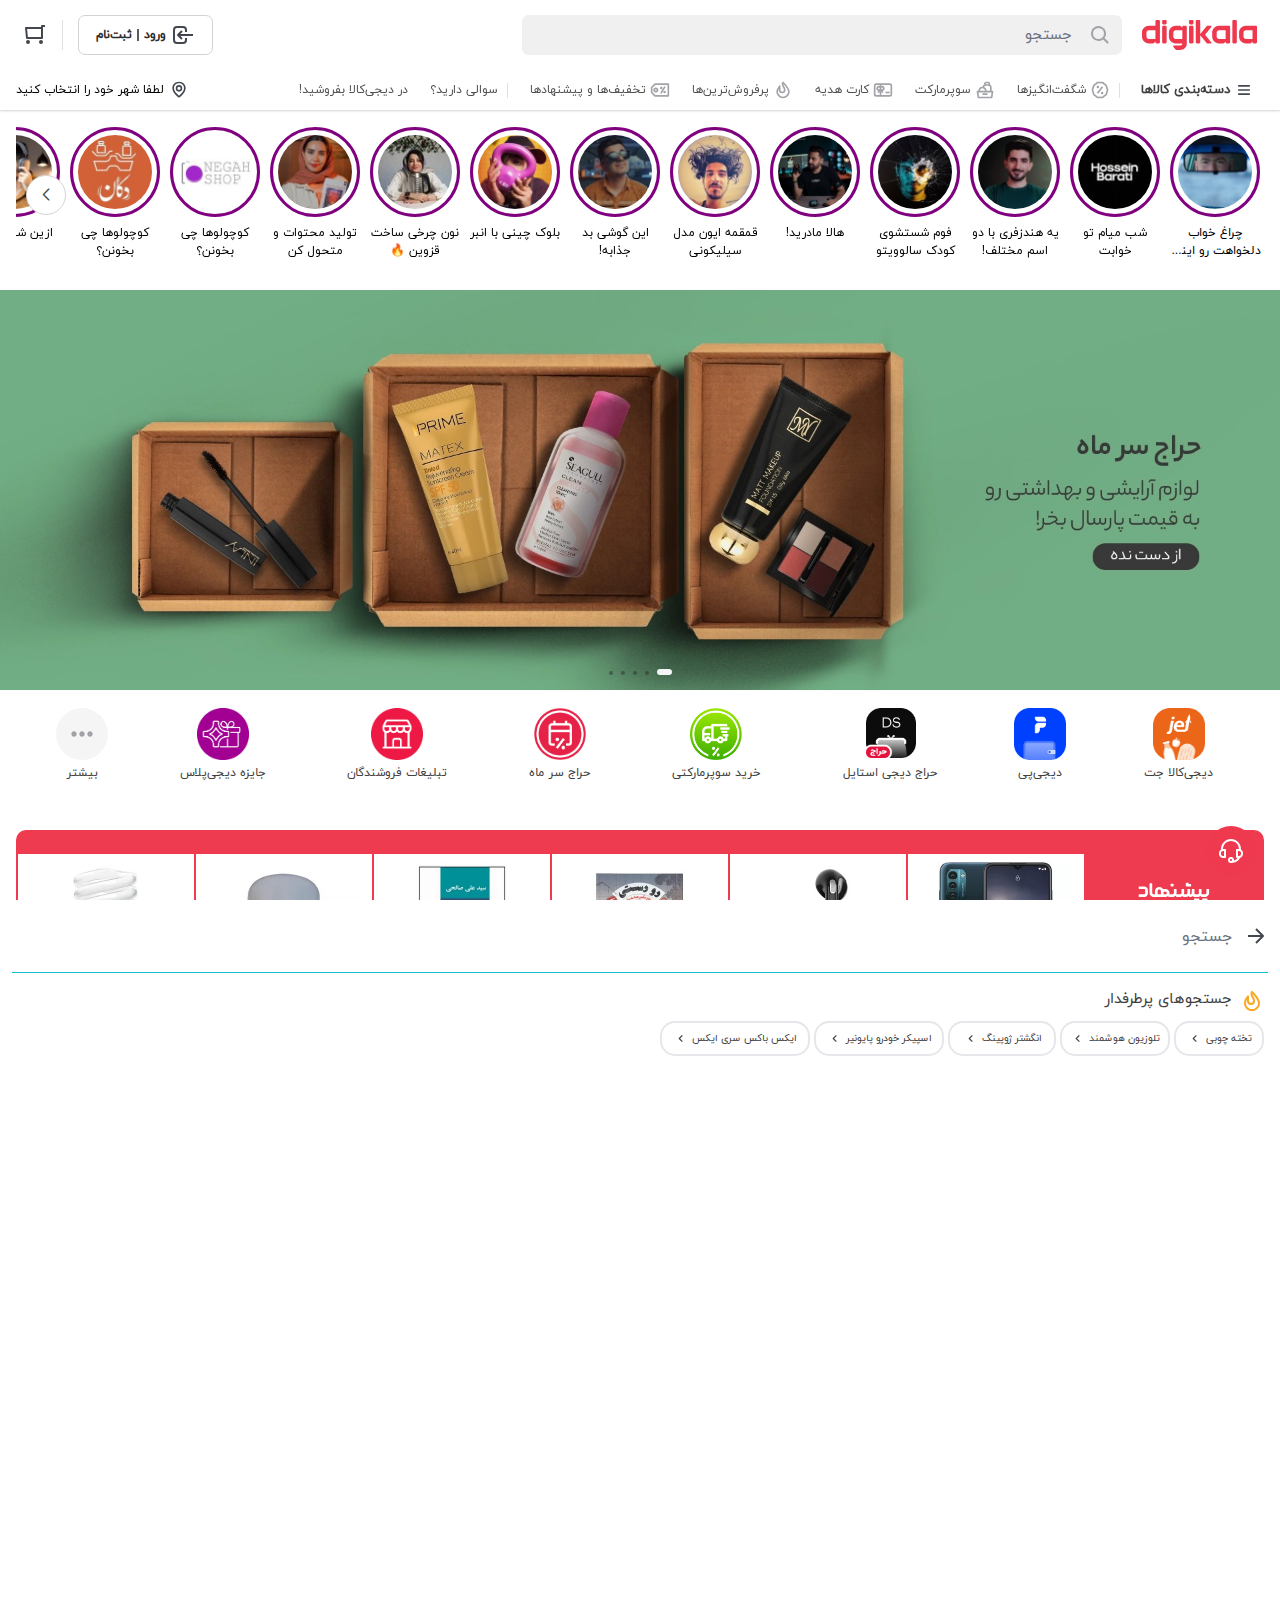
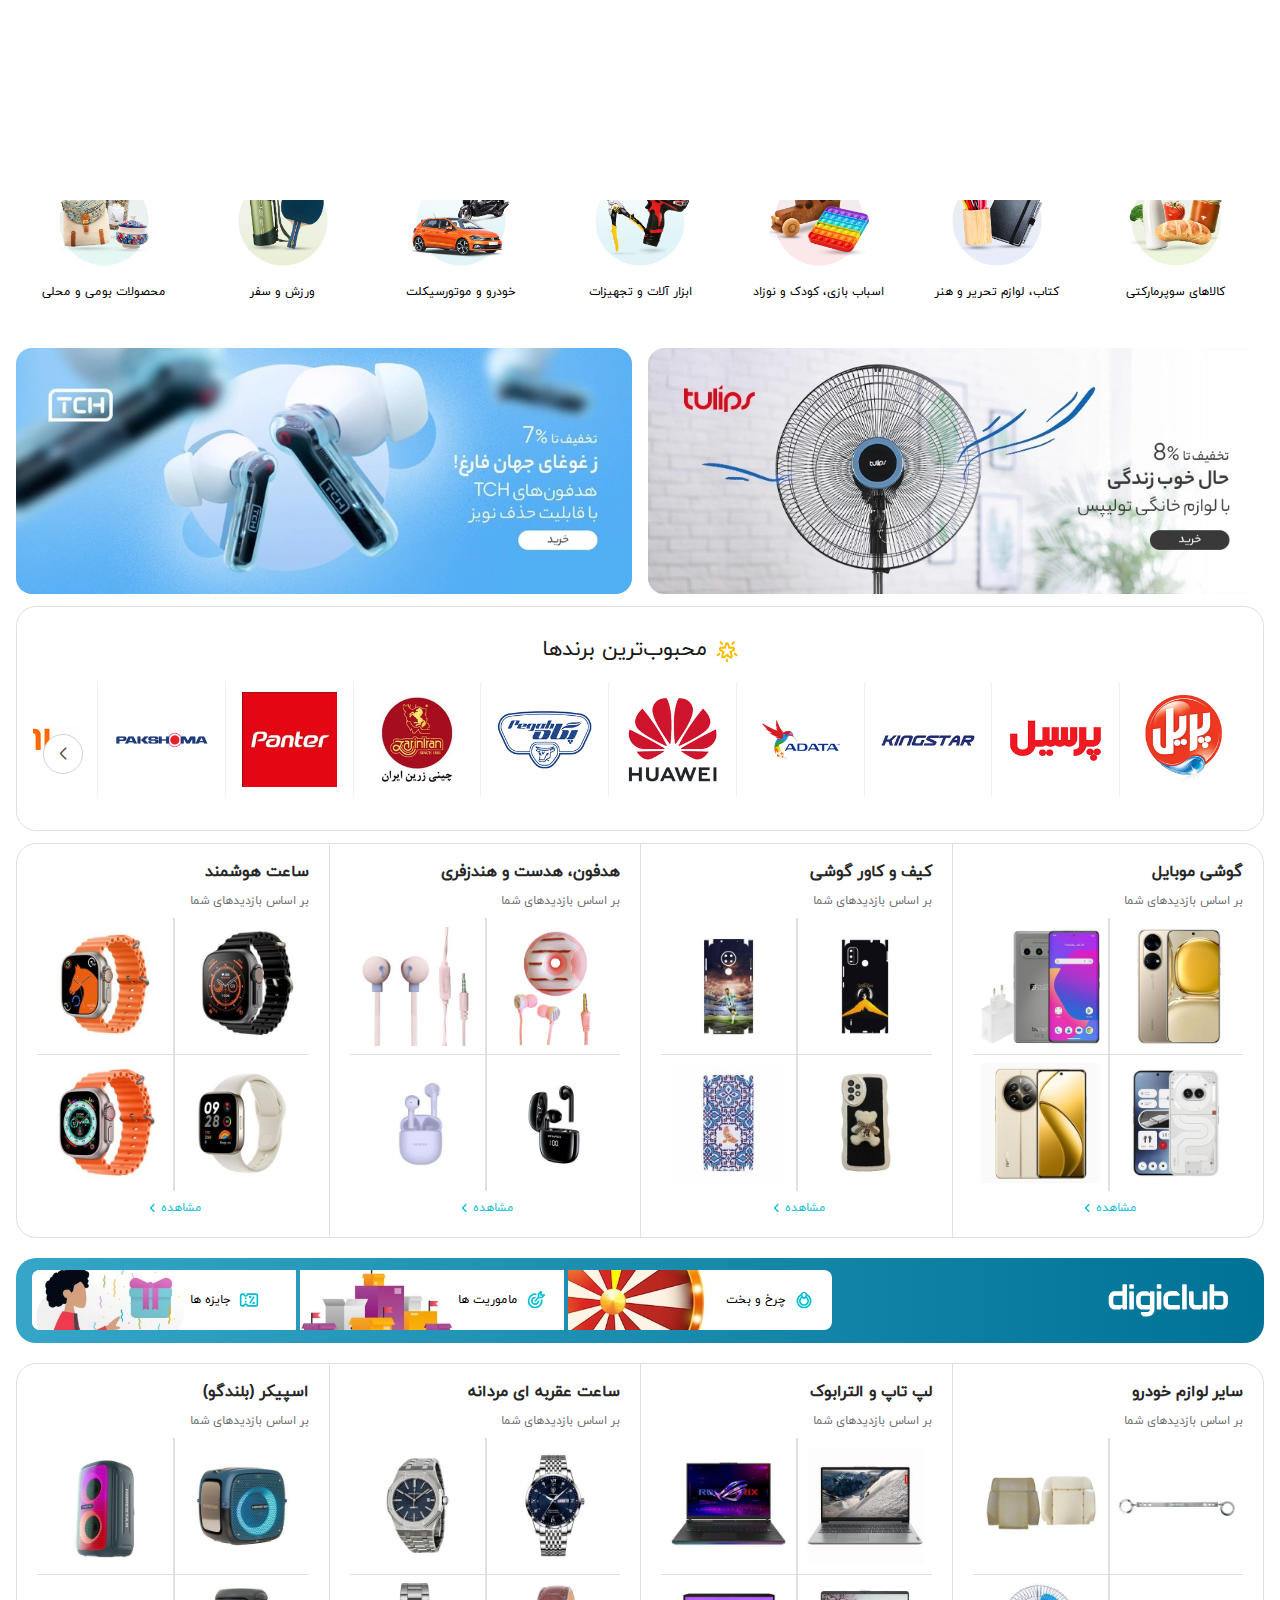
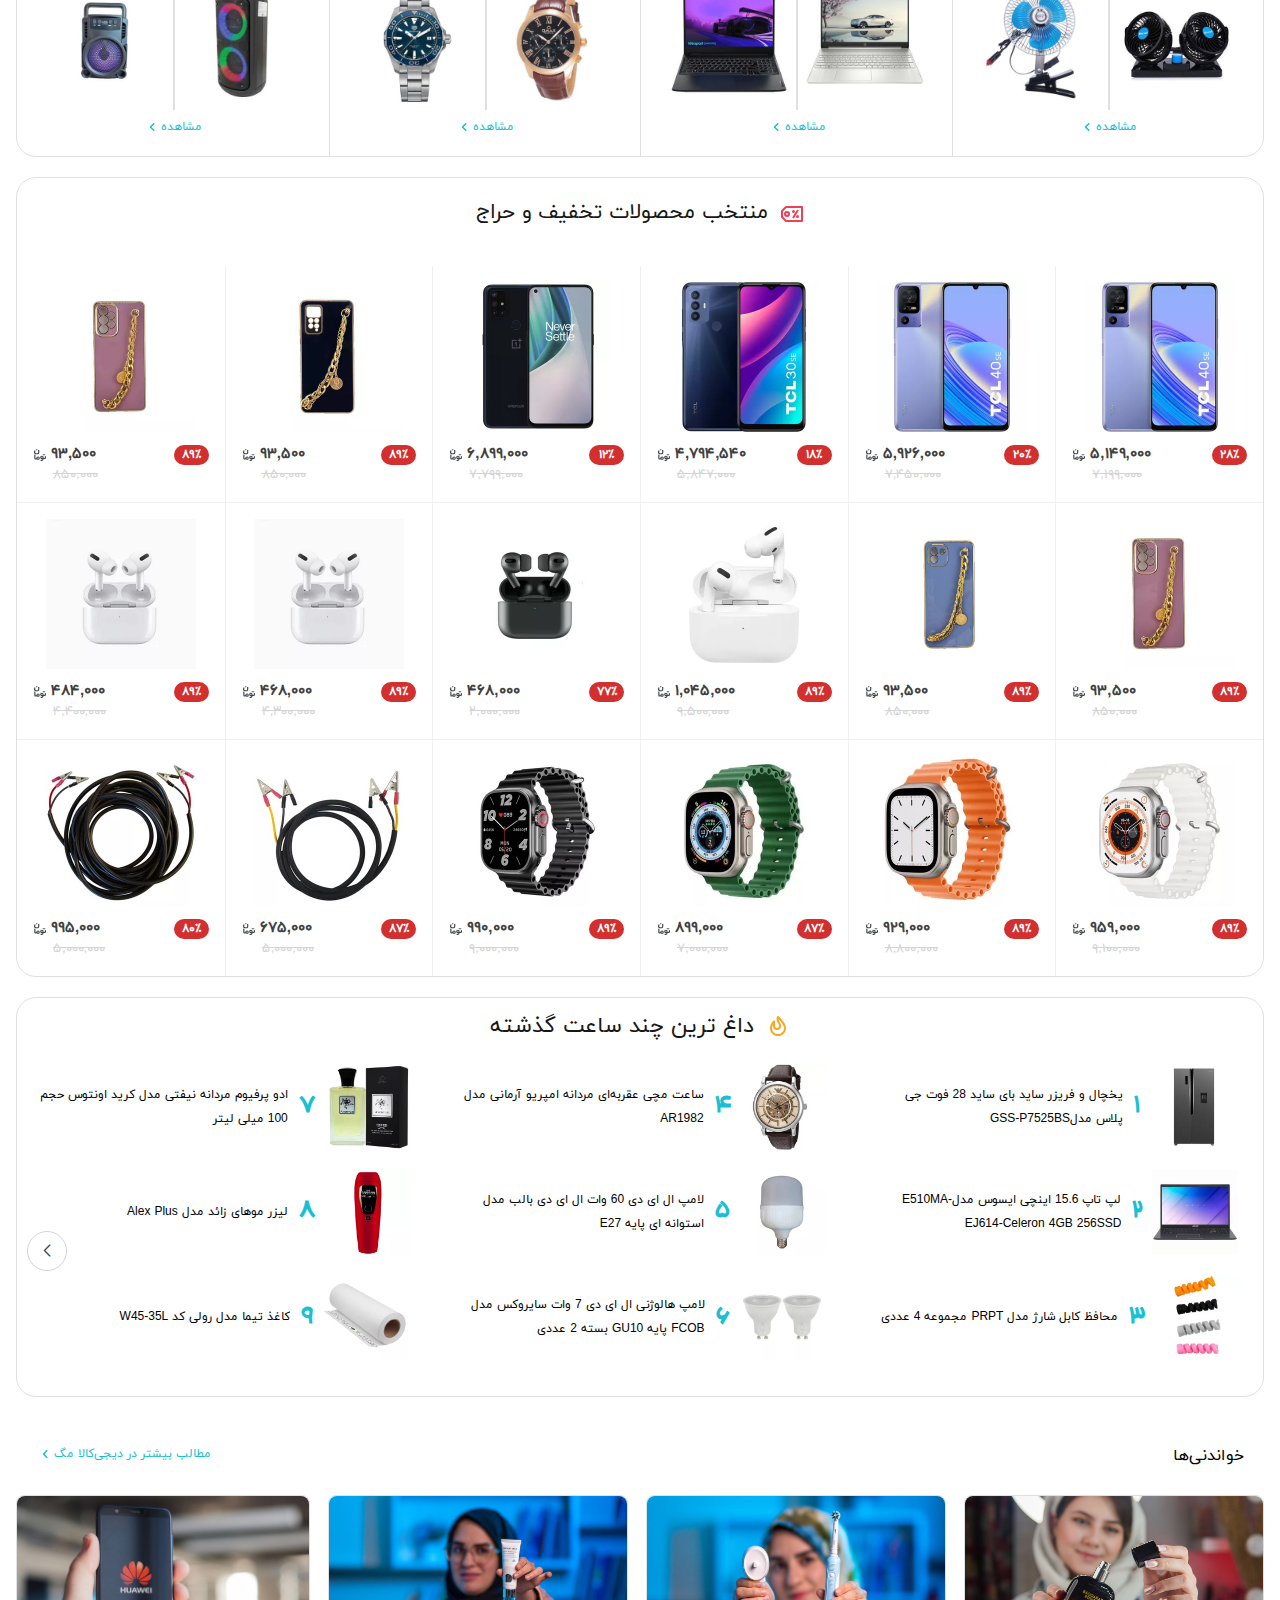
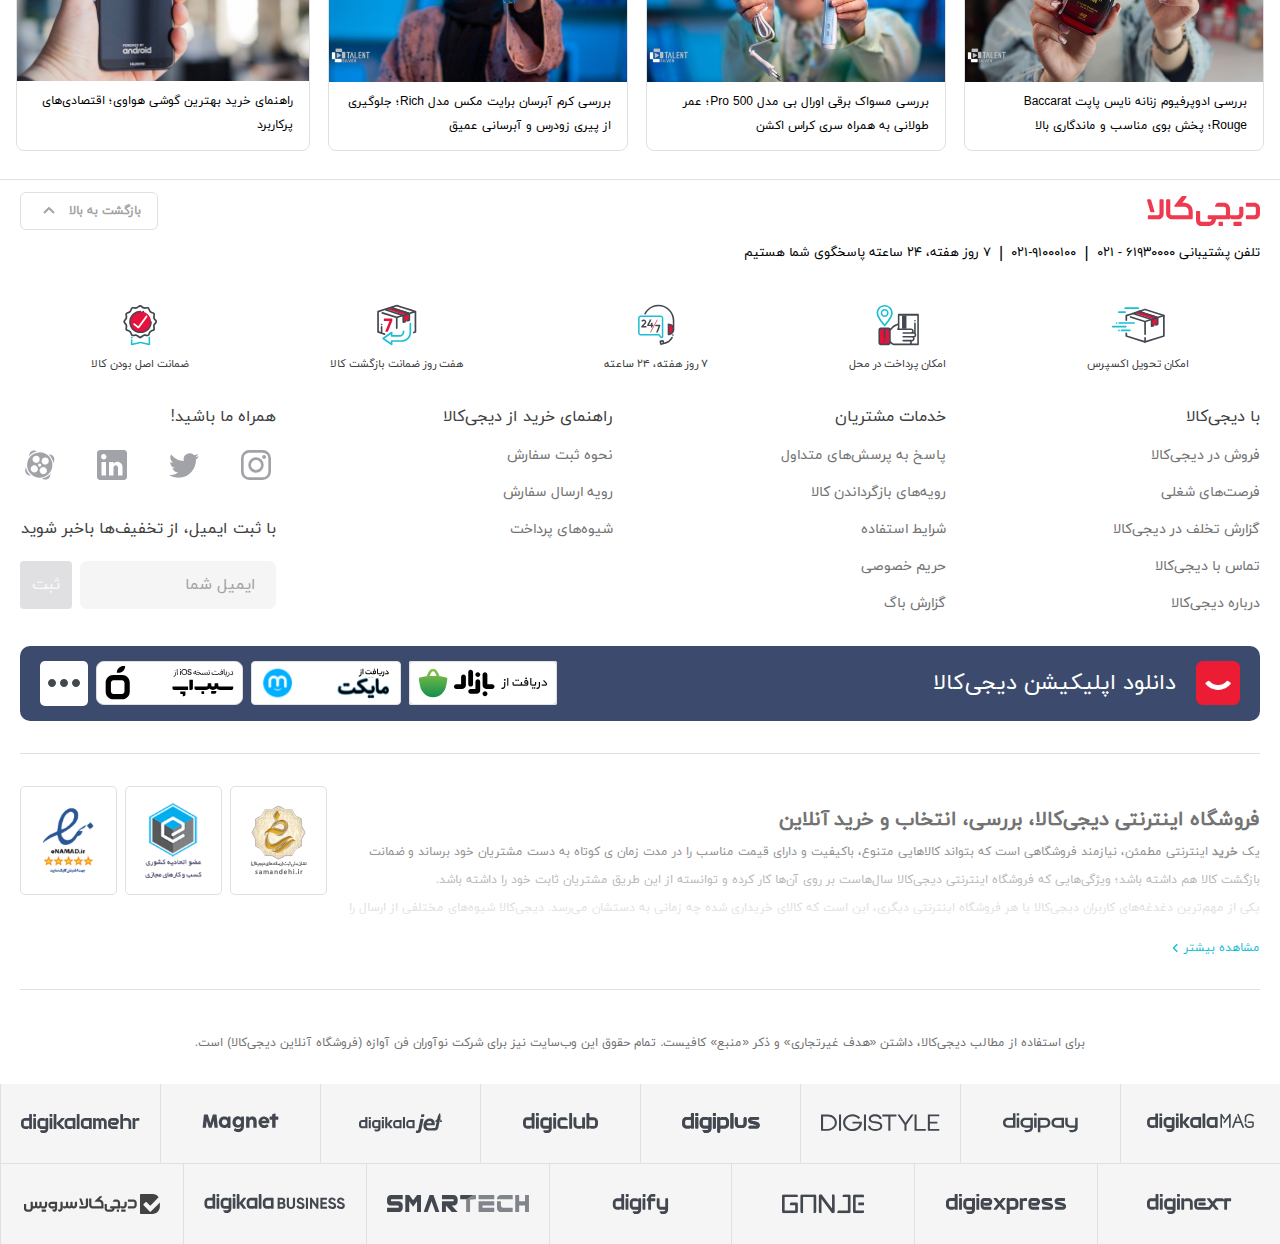
==== commit 6aa90c30: "Update index.html" ====
--- a/index.html
+++ b/index.html
@@ -3,9 +3,9 @@
   <head>
     <meta charset="UTF-8" />
     <meta name="viewport" content="width=device-width, initial-scale=1.0" />
+    <link rel="stylesheet" href="public/css/main.css" type="text/css" />
+    <link rel="stylesheet" href="public/css/add-ones.css" type="text/css" />
     <link rel="stylesheet" href="https://unpkg.com/swiper/swiper-bundle.min.css">
-    <link rel="stylesheet" href="/public/css/main.css" type="text/css" />
-    <link rel="stylesheet" href="/public/css/add-ones.css" type="text/css" />
     <link
       rel="shortcut icon"
       href="./public/images/favicon/favicon.ico"
@@ -16399,7 +16399,7 @@
     </div>
     <!-- wrapper -->
     <script src="https://unpkg.com/swiper/swiper-bundle.min.js"></script>
-    <script src="public/js/main.js"></script>
+    <script src="./public/js/main.js"></script>
     <script>
       var swiper = new Swiper(".mySlider", {
         spaceBetween: 0,
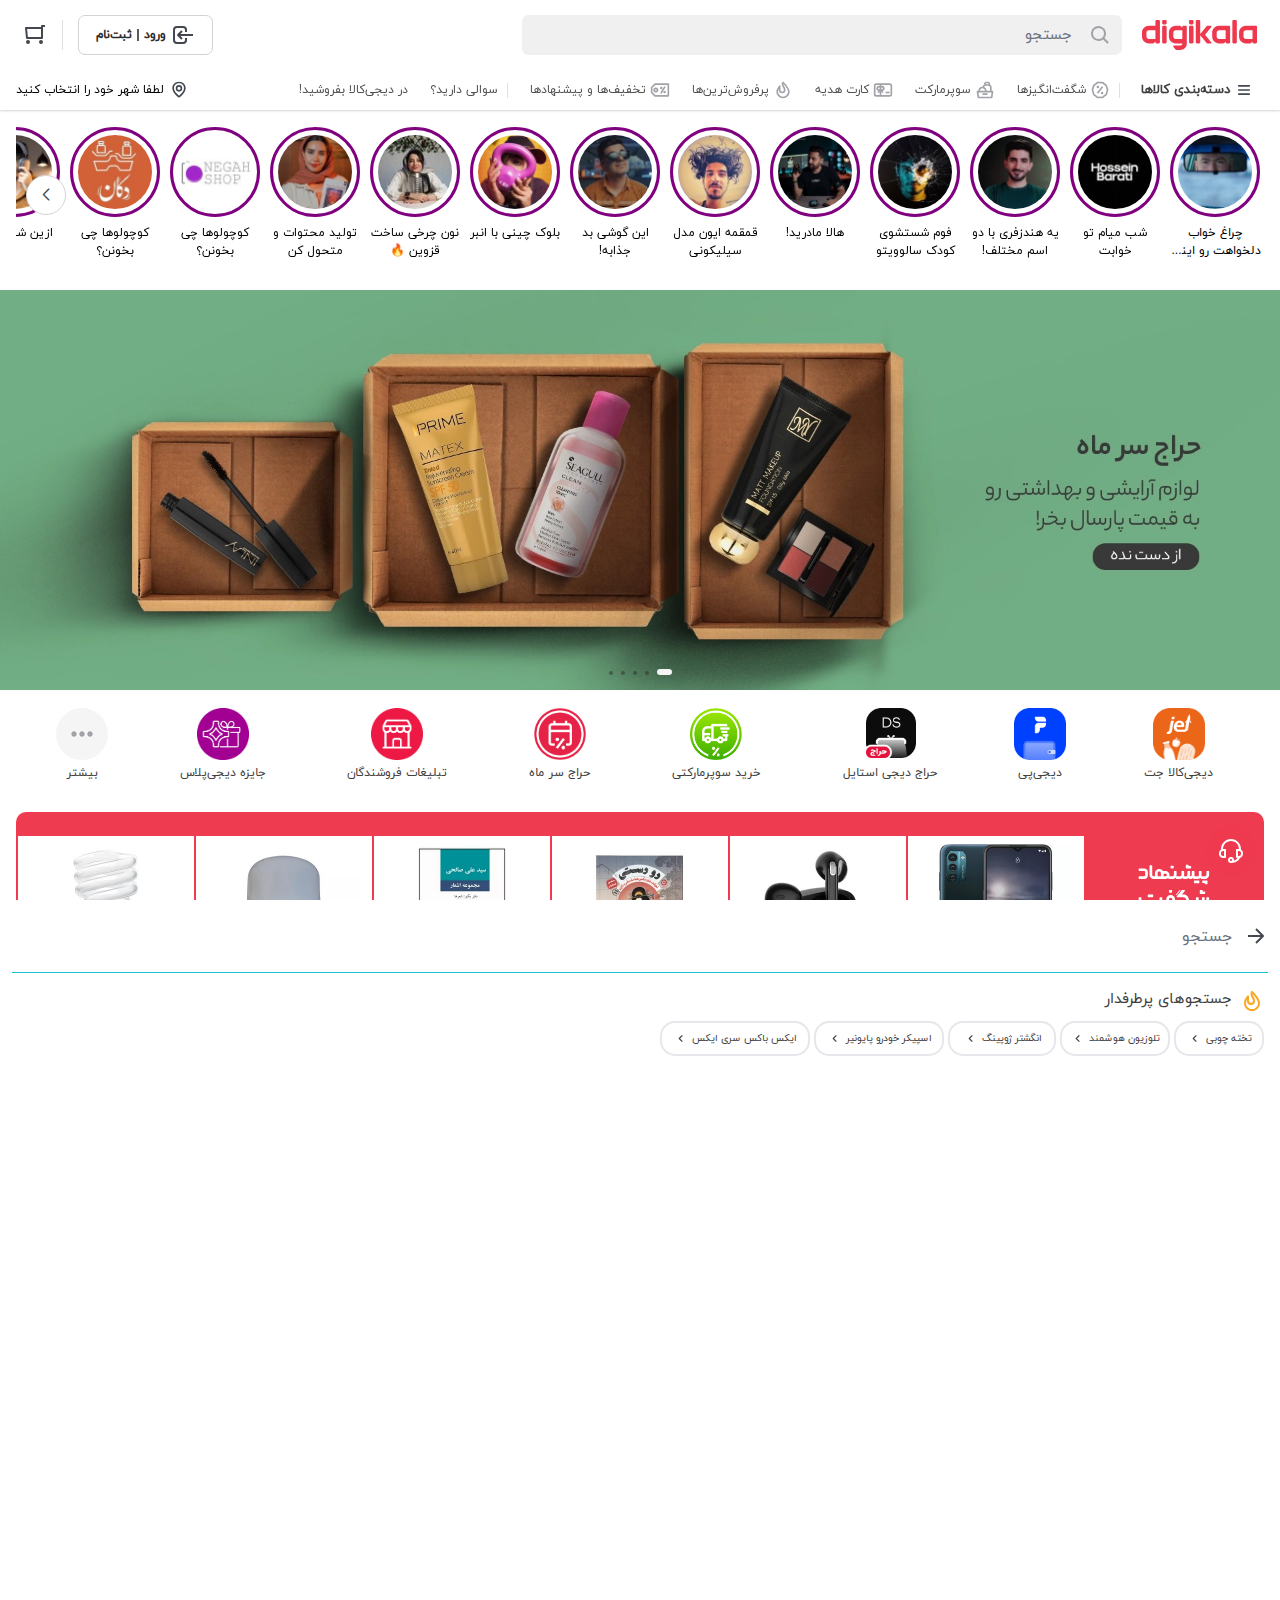
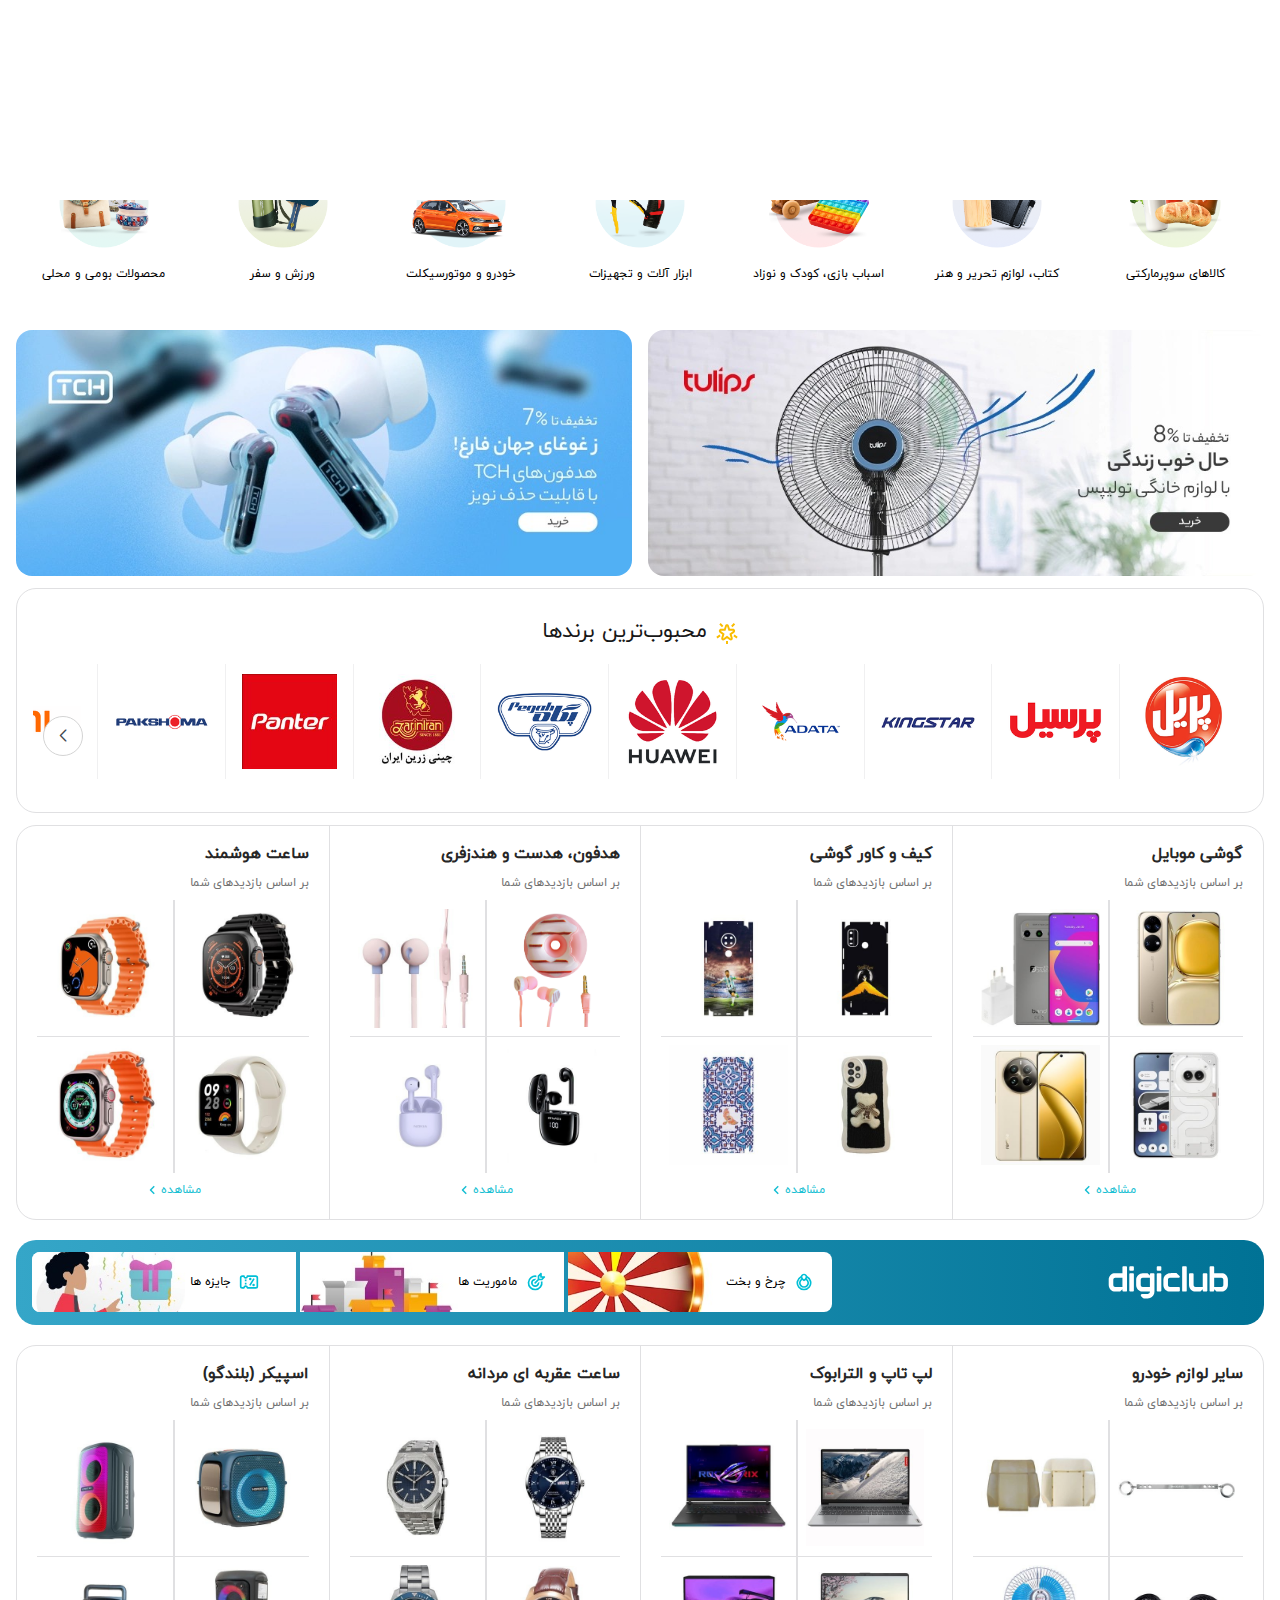
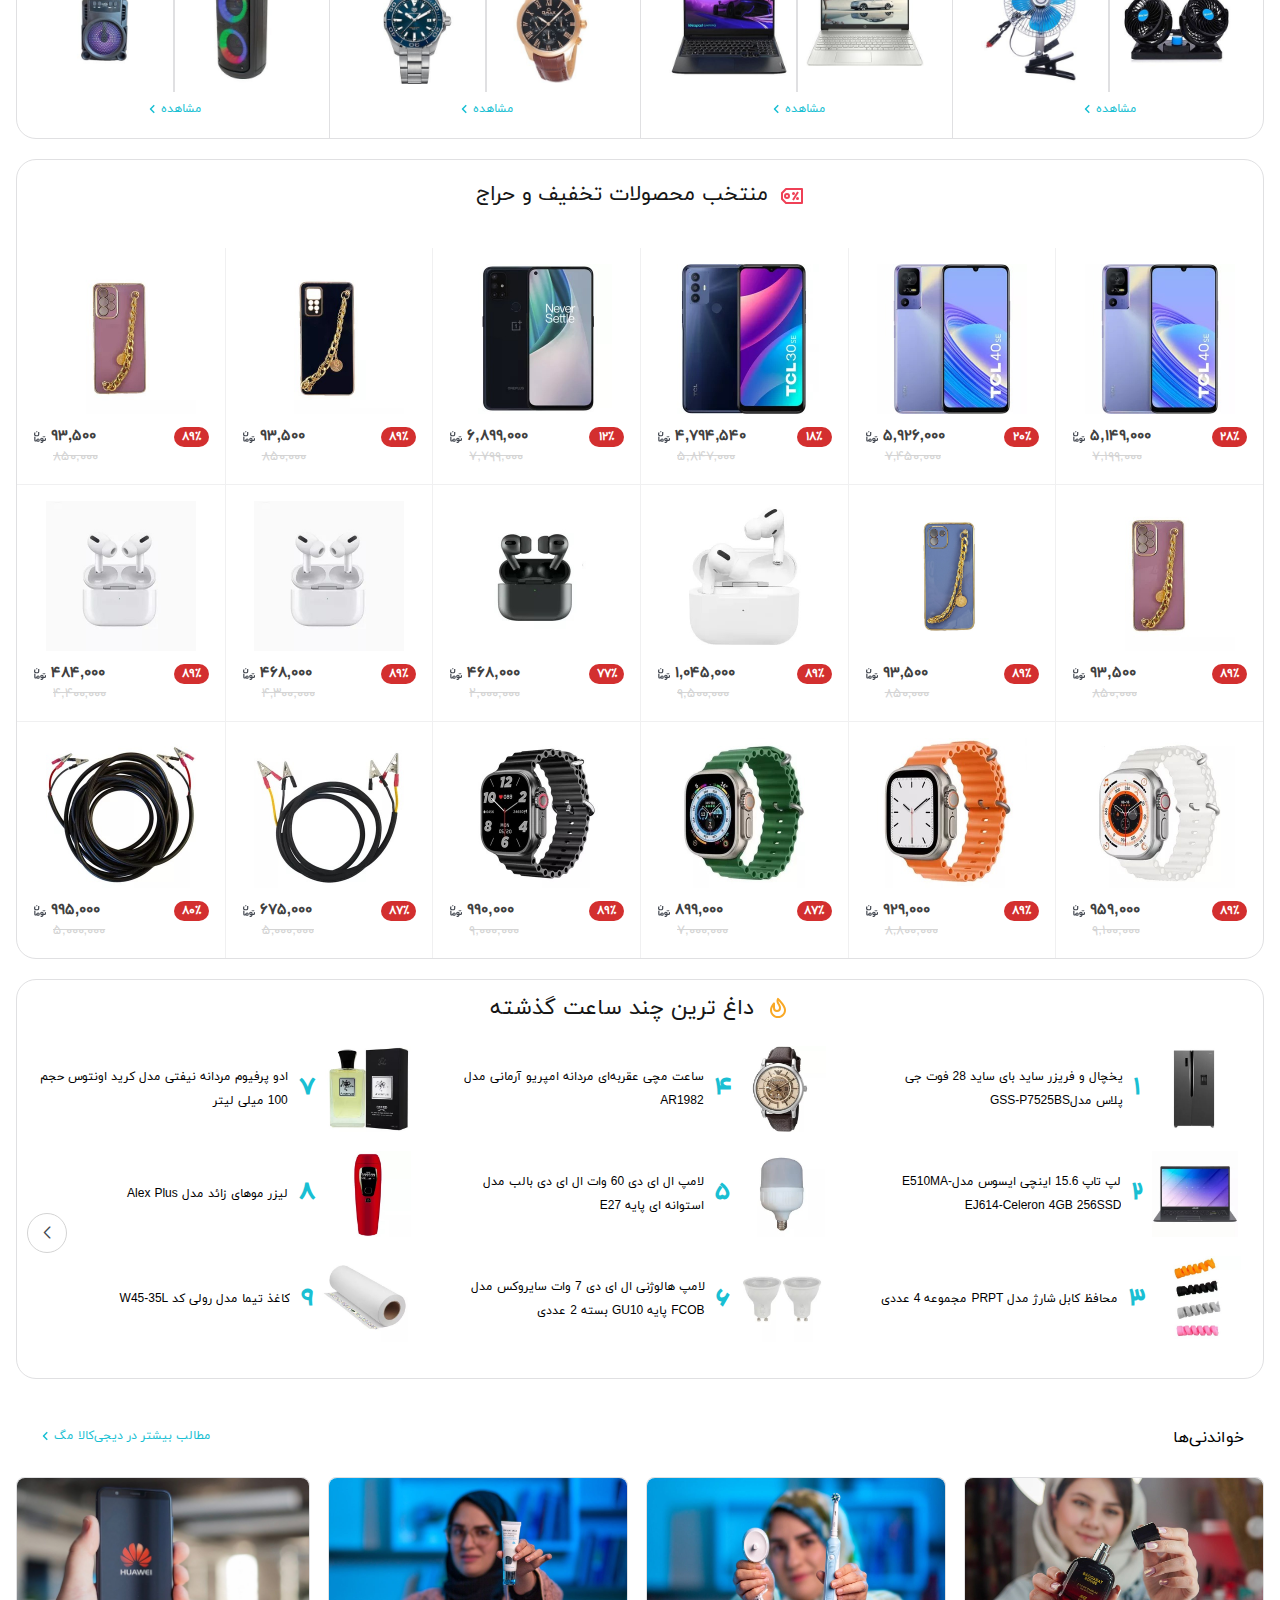
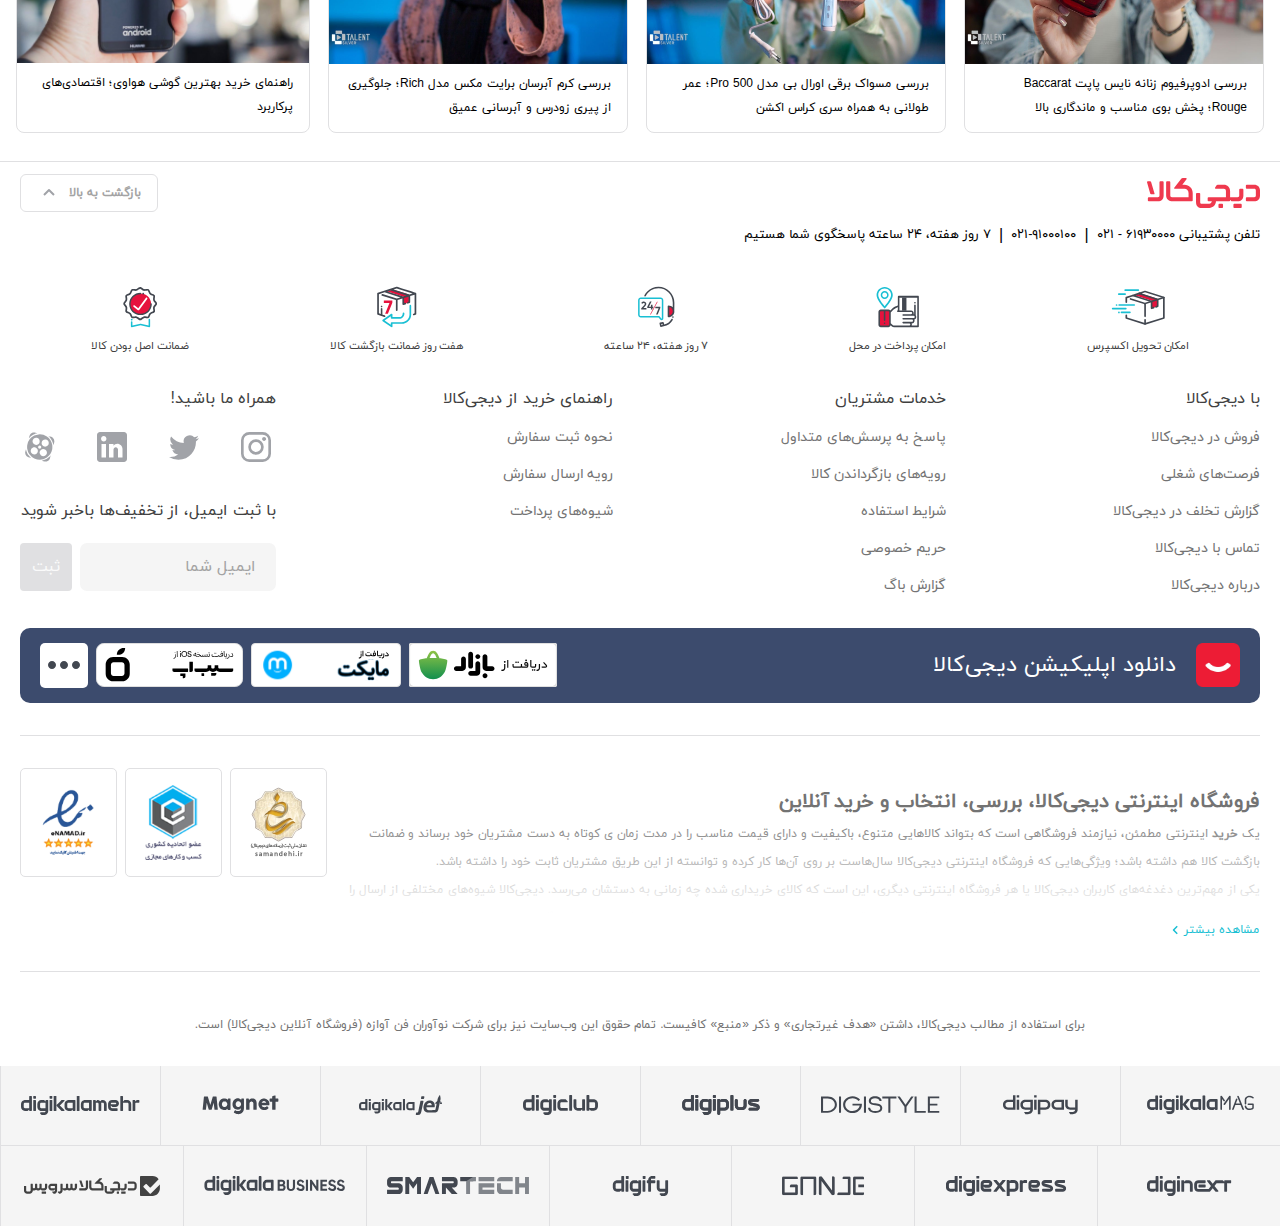
==== commit d94f612f: "Update index.html" ====
--- a/index.html
+++ b/index.html
@@ -12894,8 +12894,8 @@
                 />
               </div>
             </div>
-            <div class="swiper-button-next hidden sm:flex"></div>
-            <div class="swiper-button-prev hidden sm:flex"></div>
+            <div class="swiper-button-next !hidden sm:!flex"></div>
+            <div class="swiper-button-prev !hidden sm:!flex"></div>
             <div class="swiper-pagination"></div>
           </div>
         </a>
@@ -12904,7 +12904,7 @@
         <!-- little digies -->
         <div class="w-full max-w-[1366px] mx-auto lg:px-4 2xl:px-0">
           <div
-            class="w-full p-[10px] bg-neutral-000 grid grid-cols-4 lg:flex lg:items-start flex-wrap justify-around"
+            class="w-full p-[10px] pb-0 bg-neutral-000 grid grid-cols-4 lg:flex lg:items-start flex-wrap justify-around font-digikala"
           >
             <a href="#" class="flex flex-col items-center my-2">
               <div class="w-[52px] h-[52px]">
@@ -12915,7 +12915,7 @@
                 />
               </div>
               <span
-                class="story-text font-digikala text-neutral-700 mt-1 text-center px-3"
+                class="text-[12px] text-neutral-700 mt-1 text-center px-3"
                 >دیجی‌کالا جت</span
               >
             </a>
@@ -12928,7 +12928,7 @@
                 />
               </div>
               <span
-                class="story-text font-digikala text-neutral-700 mt-1 text-center px-3"
+                class="text-[12px] text-neutral-700 mt-1 text-center px-3"
                 >دیجی‌پی</span
               >
             </a>
@@ -12941,7 +12941,7 @@
                 />
               </div>
               <span
-                class="story-text font-digikala text-neutral-700 mt-1 text-center px-3"
+                class="text-[12px] text-neutral-700 mt-1 text-center px-3"
                 >حراج دیجی استایل</span
               >
             </a>
@@ -12954,7 +12954,7 @@
                 />
               </div>
               <span
-                class="story-text font-digikala text-neutral-700 mt-1 text-center px-3"
+                class="text-[12px] text-neutral-700 mt-1 text-center px-3"
                 >خرید سوپرمارکتی</span
               >
             </a>
@@ -12967,7 +12967,7 @@
                 />
               </div>
               <span
-                class="story-text font-digikala text-neutral-700 mt-1 text-center px-3"
+                class="text-[12px] text-neutral-700 mt-1 text-center px-3"
                 >حراج سر ماه</span
               >
             </a>
@@ -12980,7 +12980,7 @@
                 />
               </div>
               <span
-                class="story-text font-digikala text-neutral-700 mt-1 text-center px-3"
+                class="text-[12px] text-neutral-700 mt-1 text-center px-3"
                 >تبلیغات فروشندگان</span
               >
             </a>
@@ -12993,7 +12993,7 @@
                 />
               </div>
               <span
-                class="story-text font-digikala text-neutral-700 mt-1 text-center px-3"
+                class="text-[12px] text-neutral-700 mt-1 text-center px-3"
                 >جایزه دیجی‌پلاس</span
               >
             </a>
@@ -13003,7 +13003,7 @@
               >
                 <img src="./public/images/svg/سه_نقطه.svg" alt="" />
               </div>
-              <span class="story-text font-digikala text-neutral-700 mt-1 px-3"
+              <span class="text-[12px] text-neutral-700 mt-1 px-3"
                 >بیشتر</span
               >
             </a>
--- a/public/css/add-ones.css
+++ b/public/css/add-ones.css
@@ -41,15 +41,15 @@
 }
 .swiper-button-prev,
 .swiper-rtl .swiper-button-next {
-  width: 40px;
-  height: 40px;
+  width: 40px!important;
+  height: 40px!important;
   background-color: #fff;
   border-radius: 50%;
   border: 1px solid lightgray; 
 }
 .swiper-button-prev::after,
 .swiper-rtl .swiper-button-next::after {
-  font-size: 12px;
+  font-size: 12px!important;
   font-weight: bold;
   color: #424750;
 }
@@ -101,11 +101,11 @@
   }
 
   .swiper-button-prev{
-    right: 50px;
+    right: 50px!important;
   }
   
   .swiper-button-next {
-    right: 100px;
+    right: 100px!important;
   }
 
   &:hover{
@@ -336,4 +336,4 @@
 .clock-background{
   background:url(https://www.digikala.com/statics/img/svg/typography/earlyAccessPatternPlus.svg) right center no-repeat, url(https://www.digikala.com/statics/img/svg/typography/earlyAccessPatternPlusMobile.svg)  left center no-repeat;
 }
-}+}
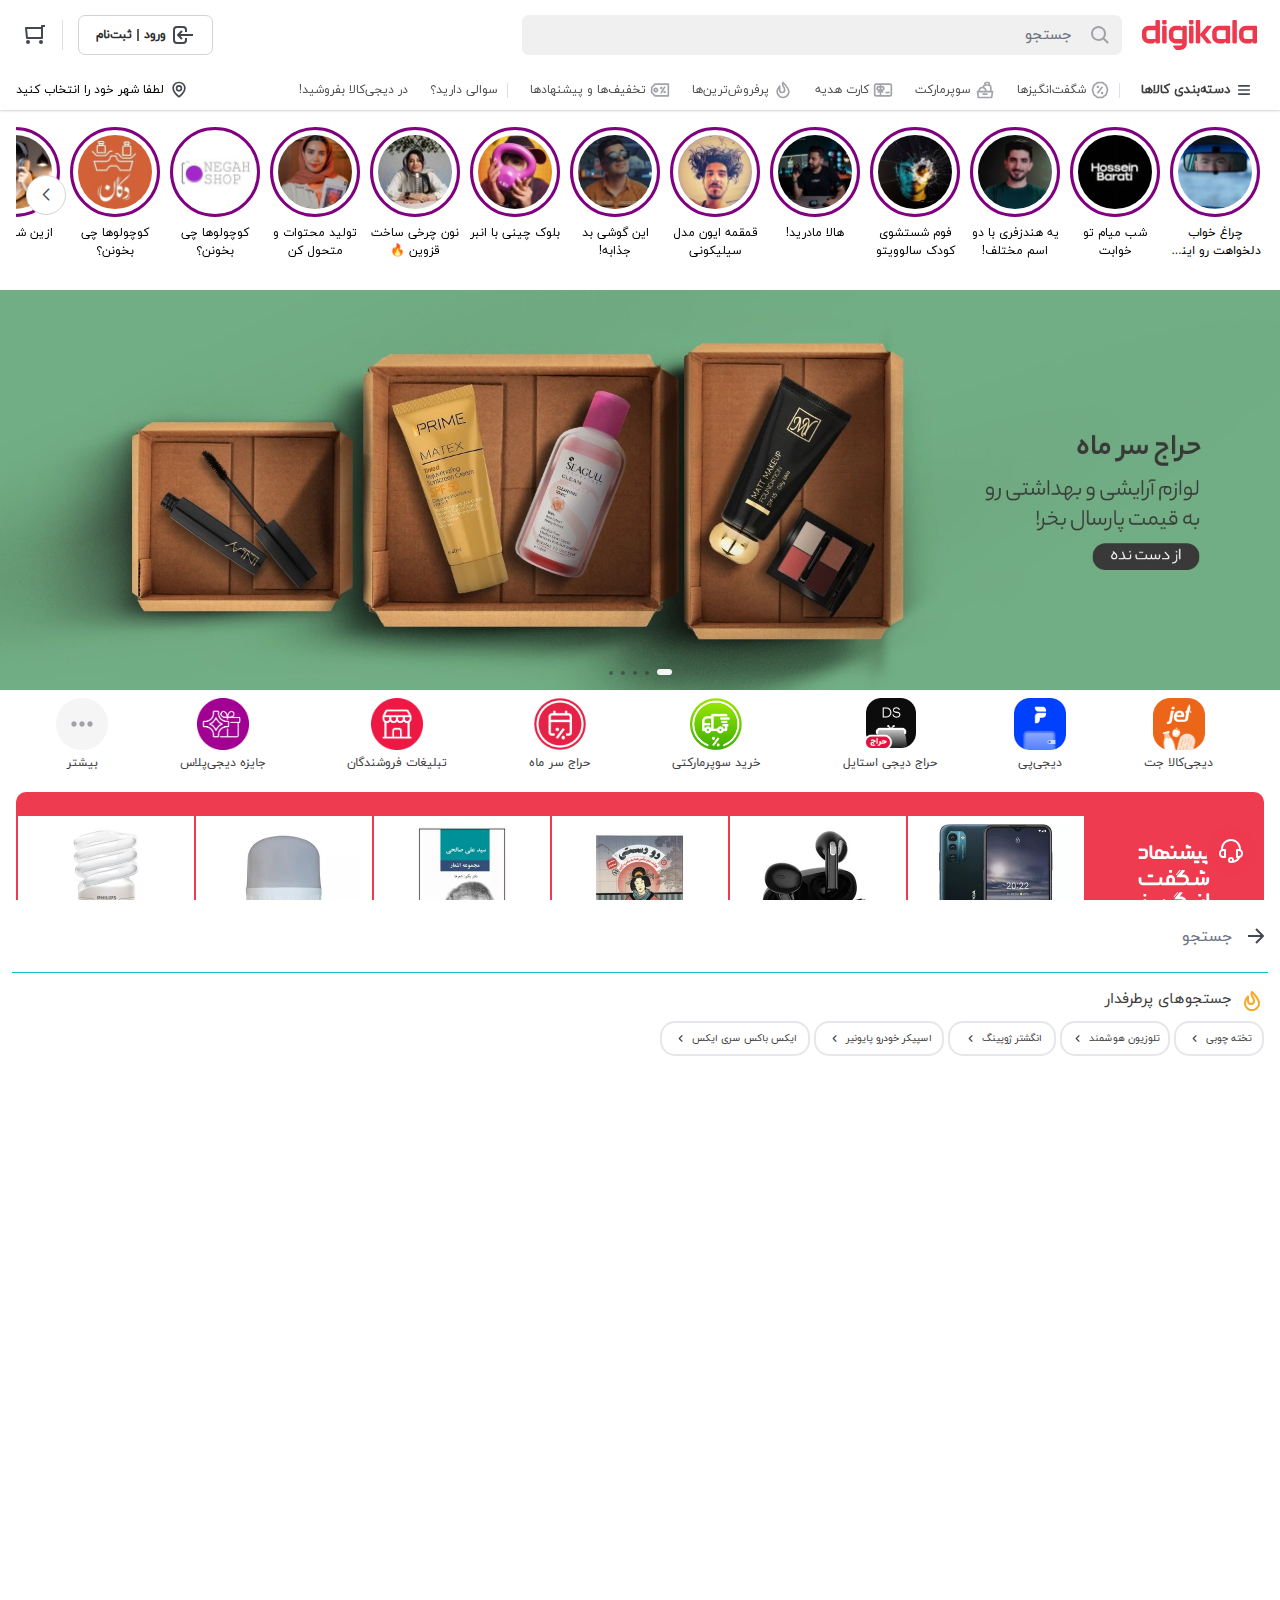
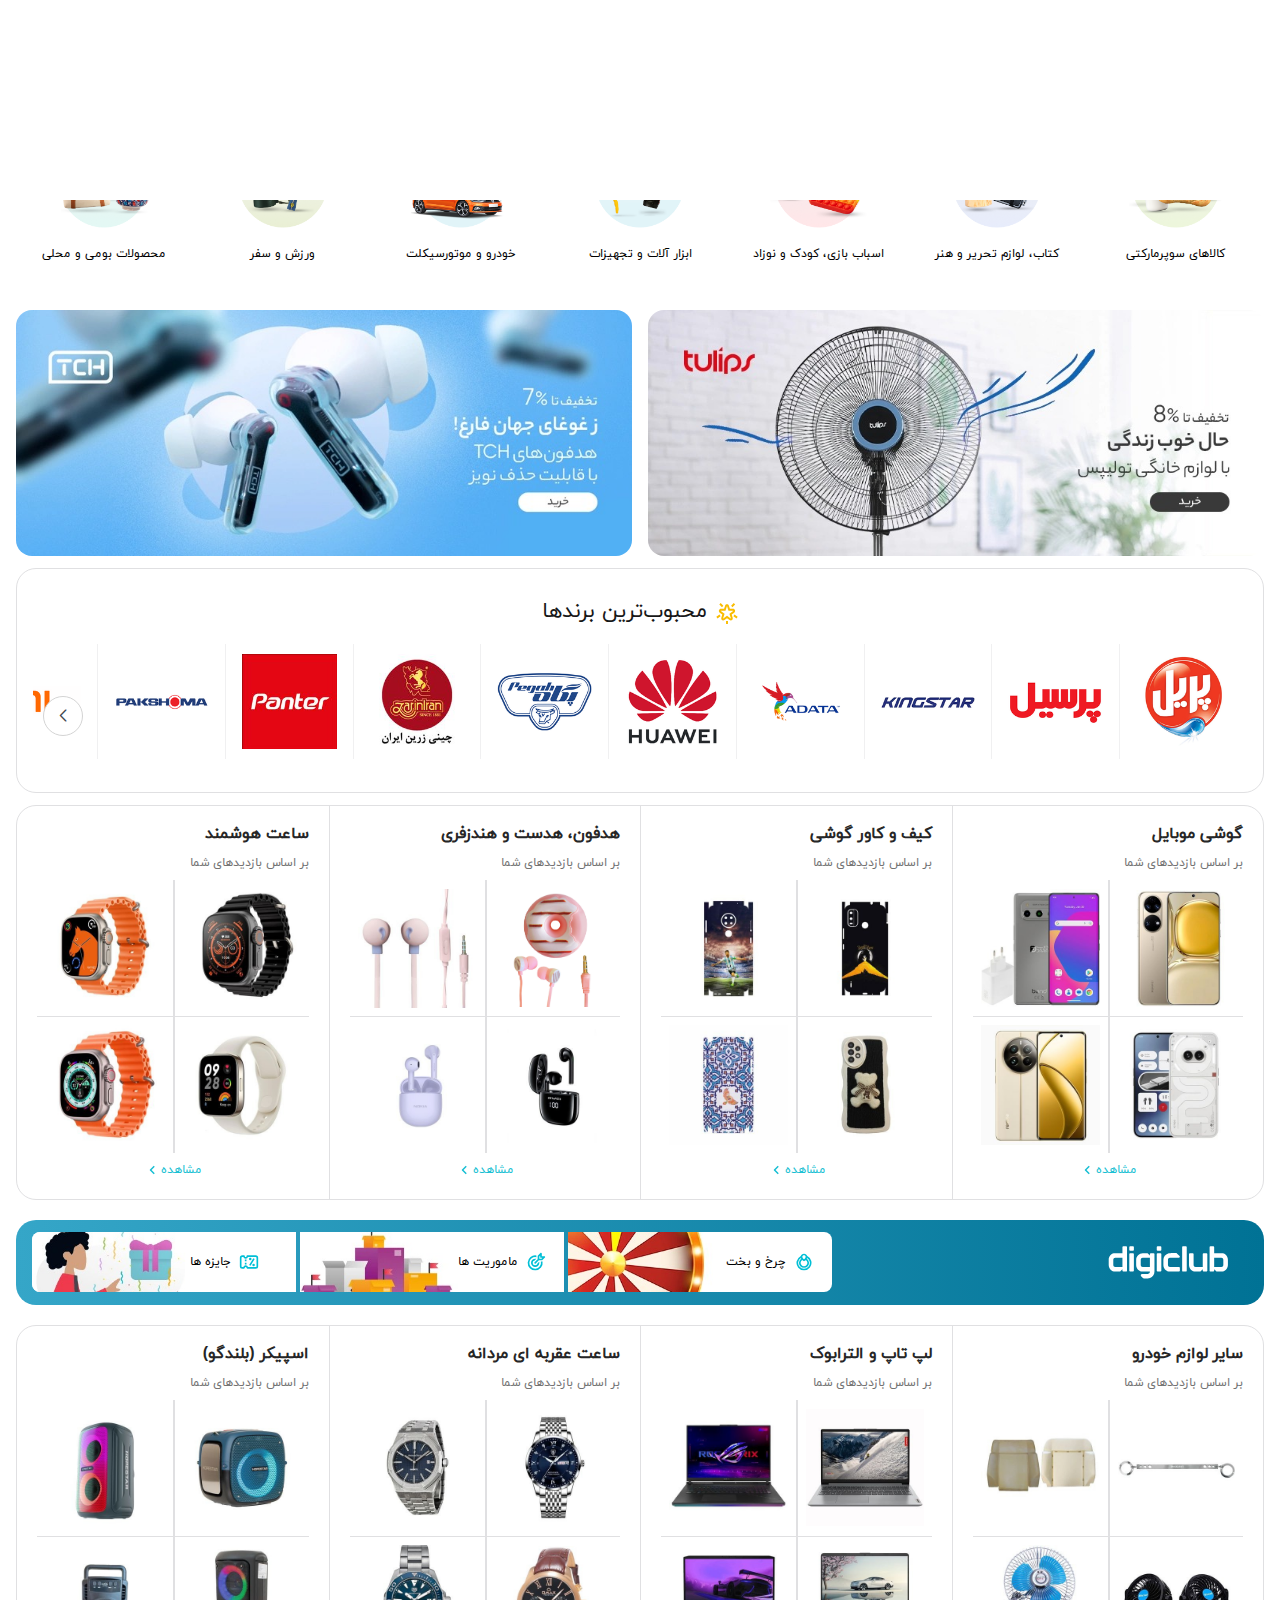
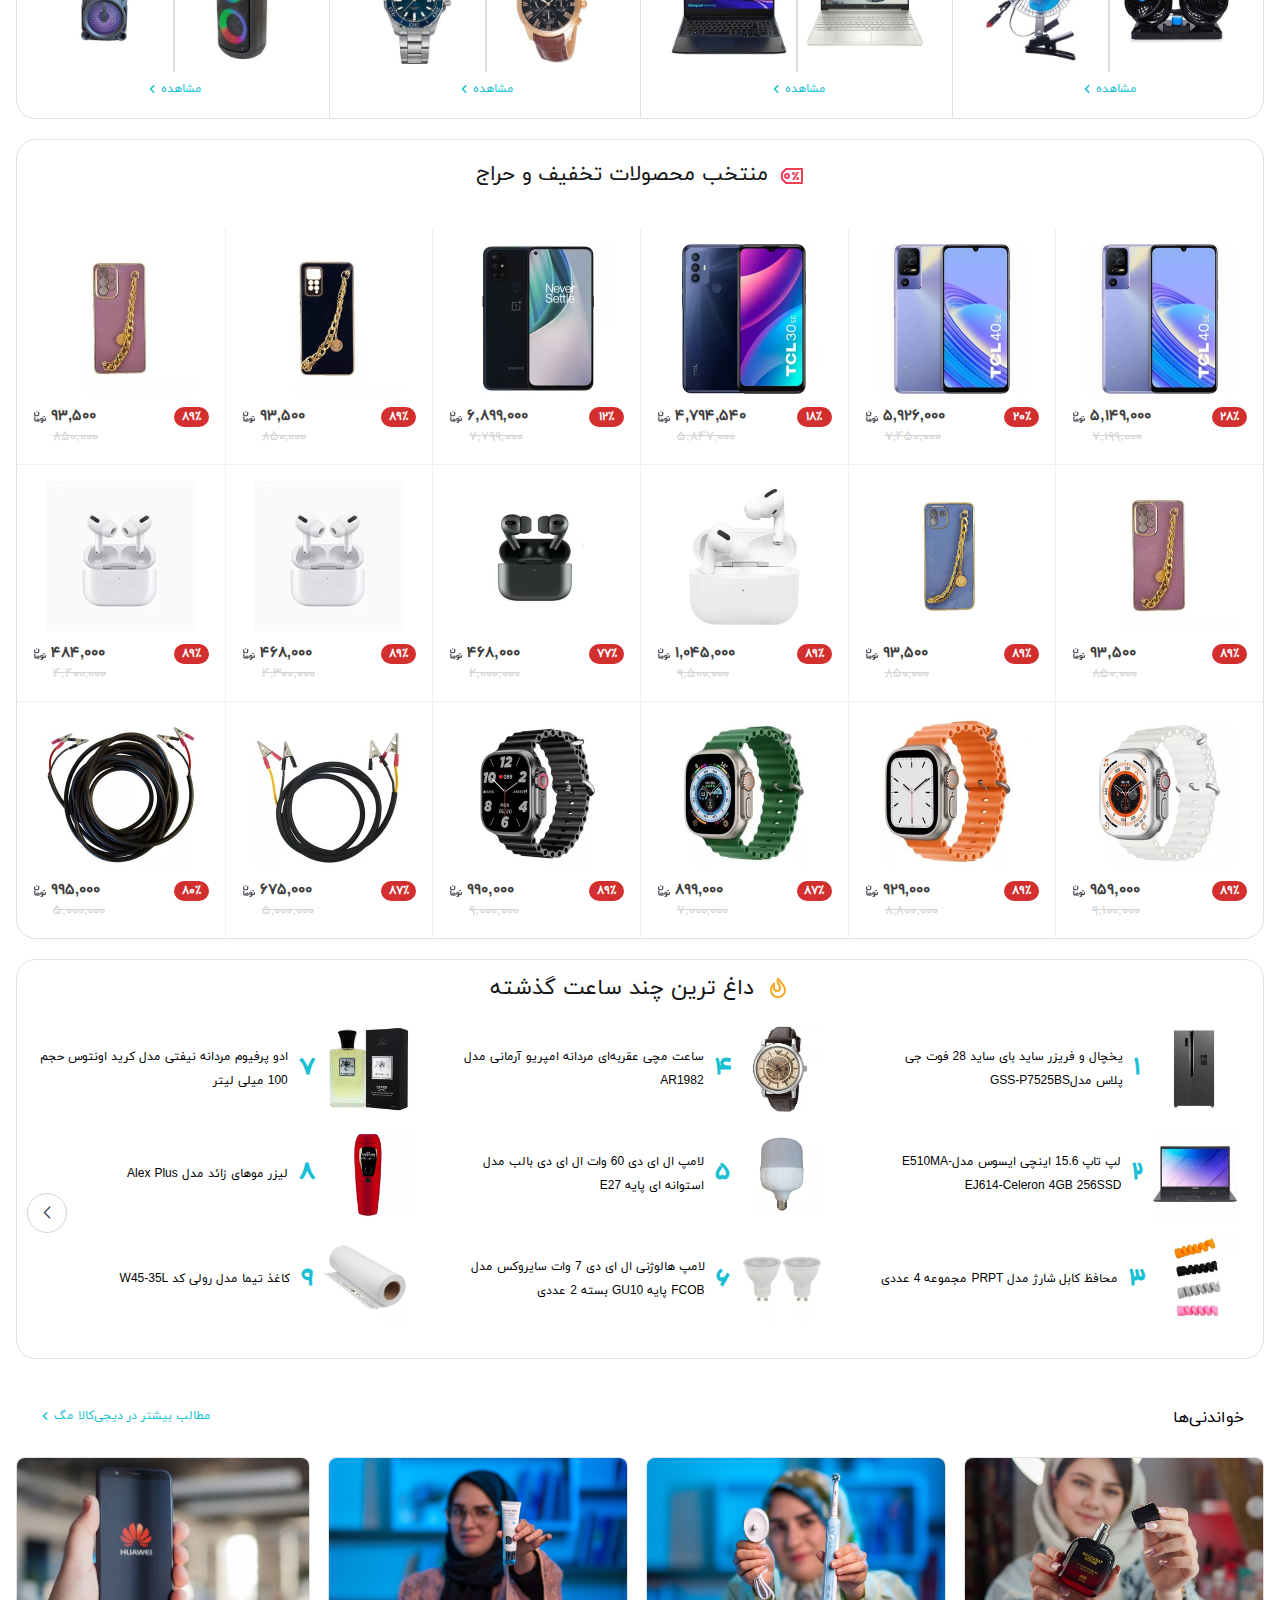
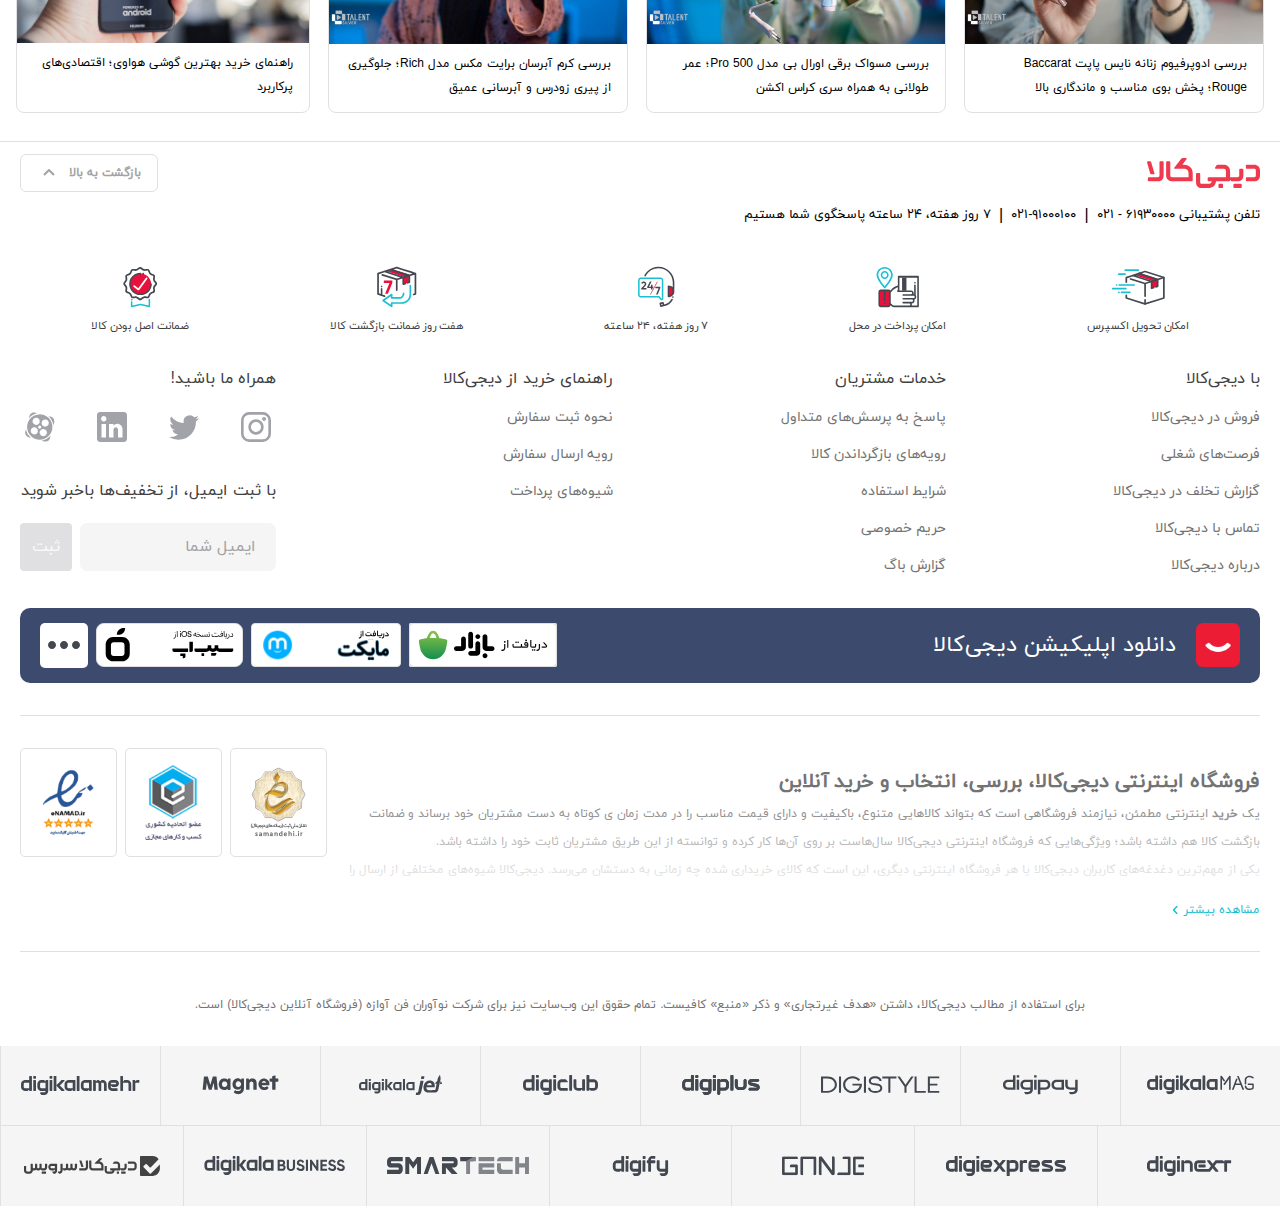
==== commit 7e9eee0c: "Update index.html" ====
--- a/index.html
+++ b/index.html
@@ -12904,7 +12904,7 @@
         <!-- little digies -->
         <div class="w-full max-w-[1366px] mx-auto lg:px-4 2xl:px-0">
           <div
-            class="w-full p-[10px] pb-0 bg-neutral-000 grid grid-cols-4 lg:flex lg:items-start flex-wrap justify-around font-digikala"
+            class="w-full px-[10px] pt-[10px] bg-neutral-000 grid grid-cols-4 lg:flex lg:items-start flex-wrap justify-around font-digikala"
           >
             <a href="#" class="flex flex-col items-center my-2">
               <div class="w-[52px] h-[52px]">
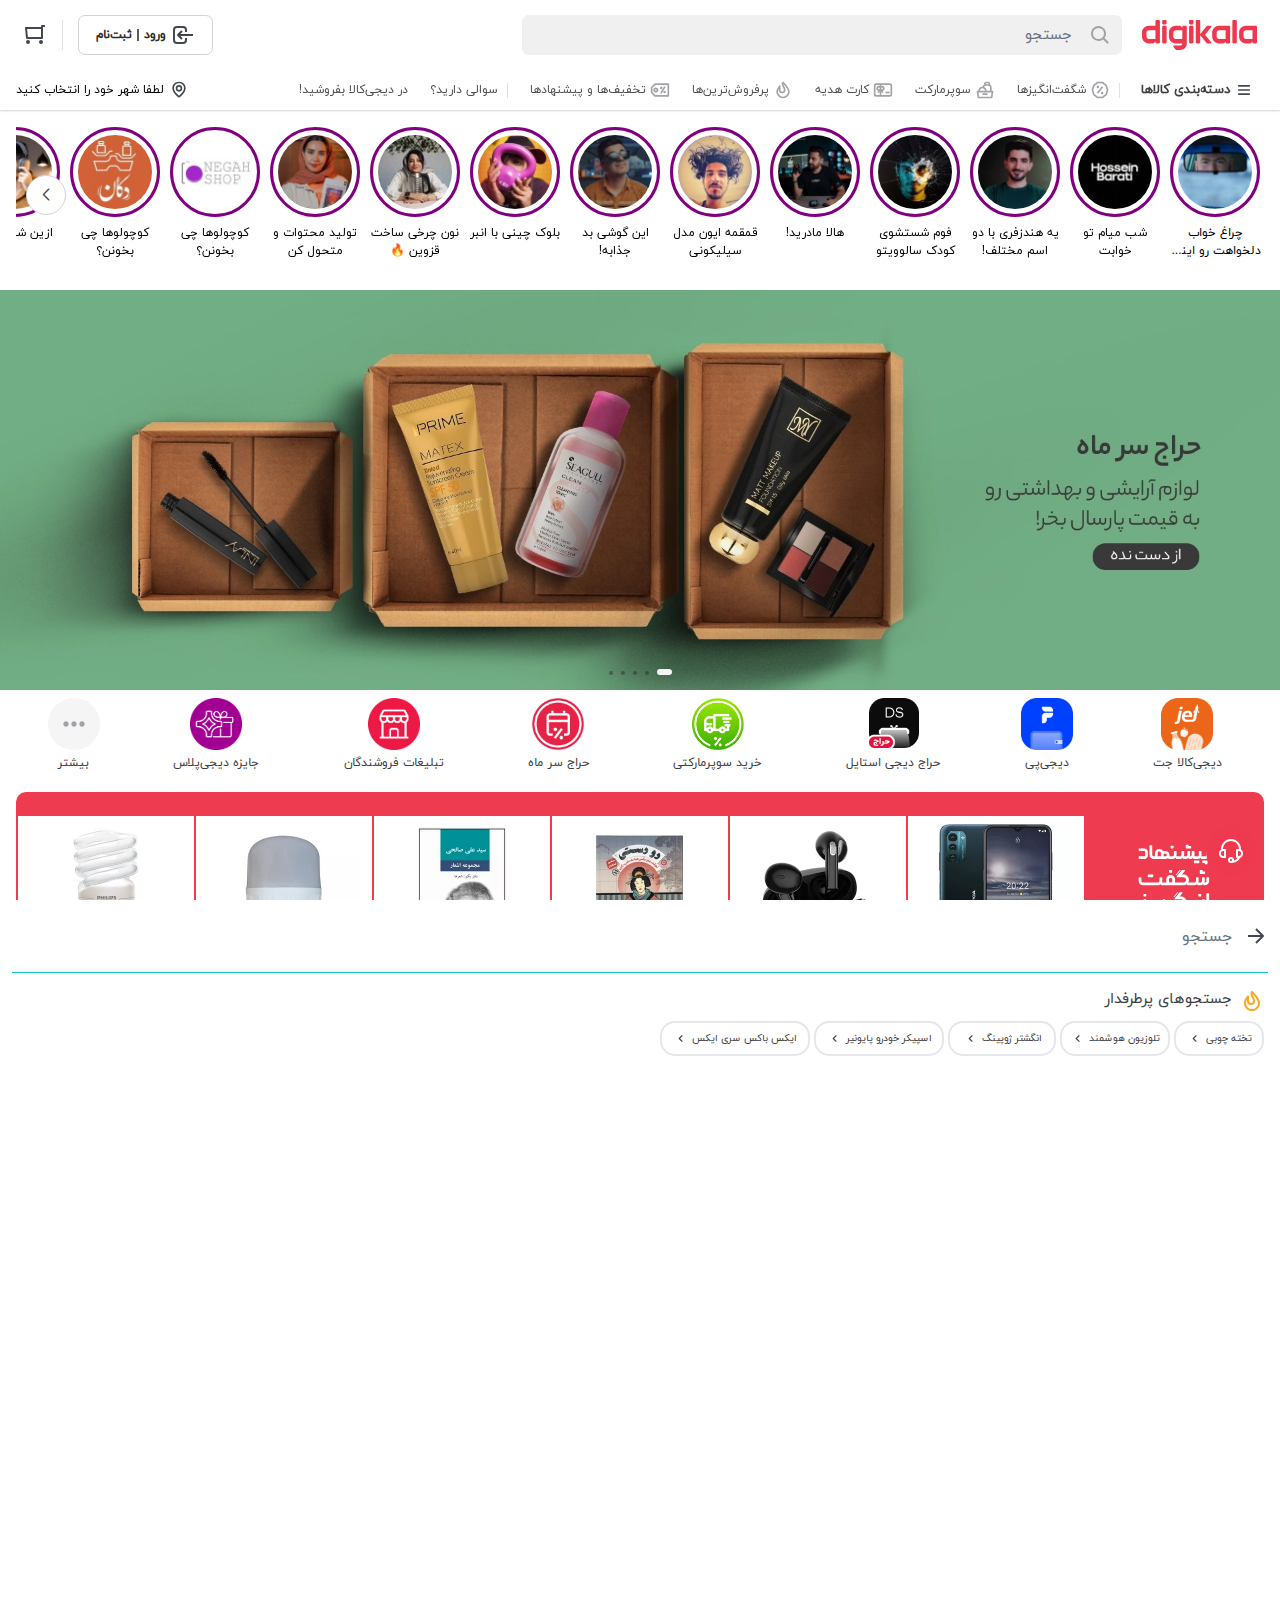
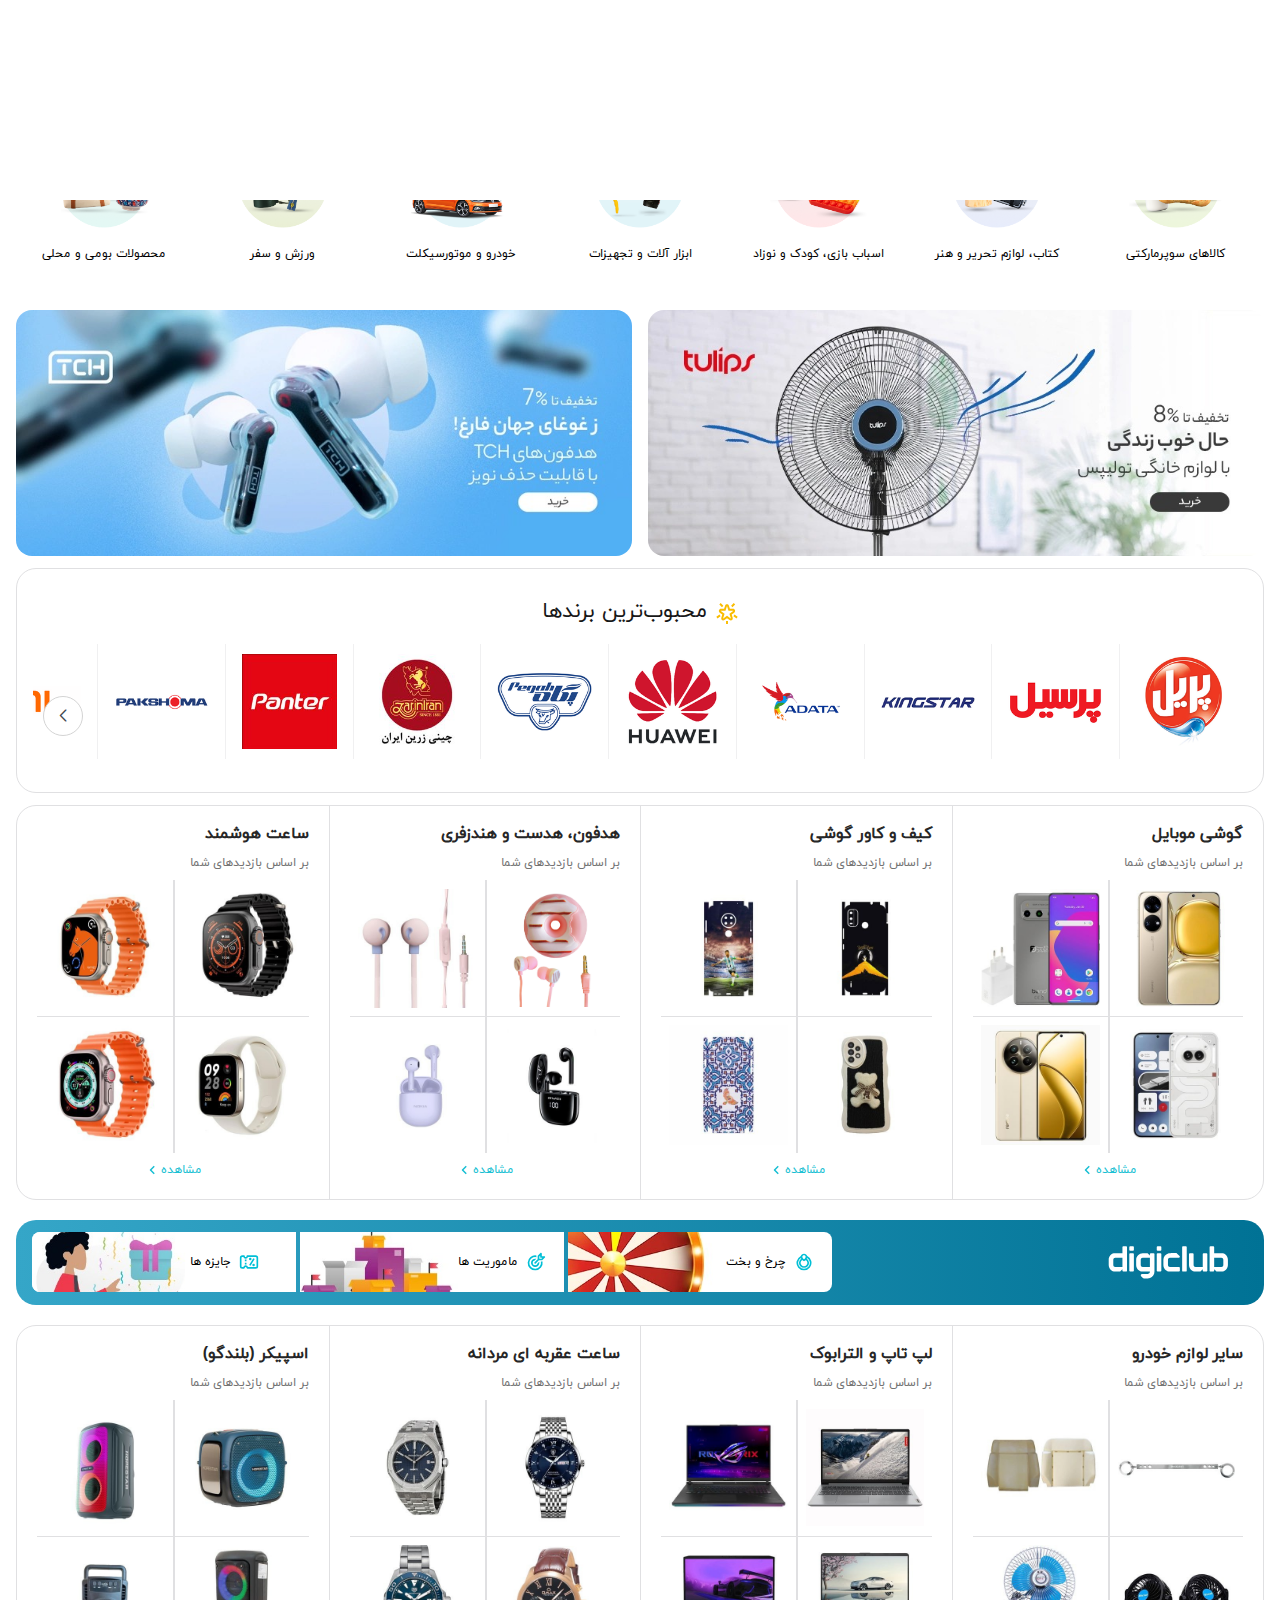
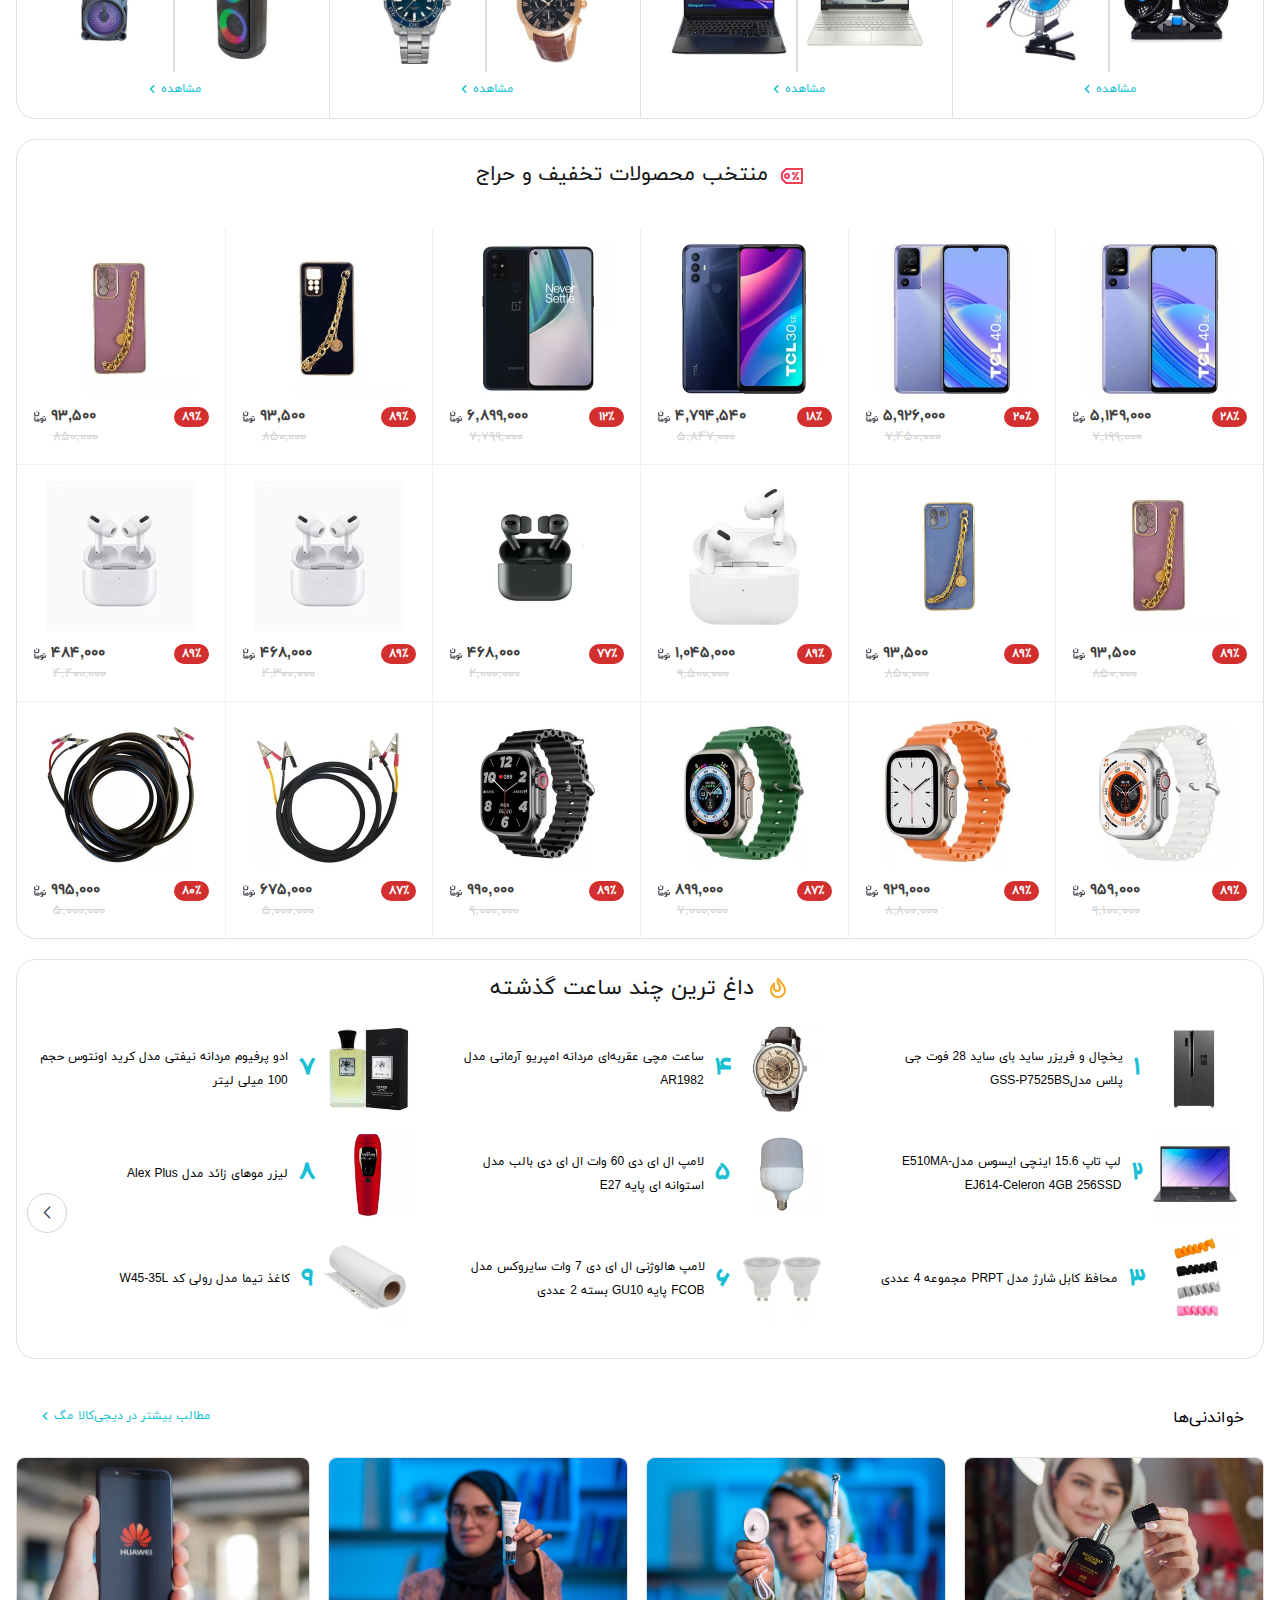
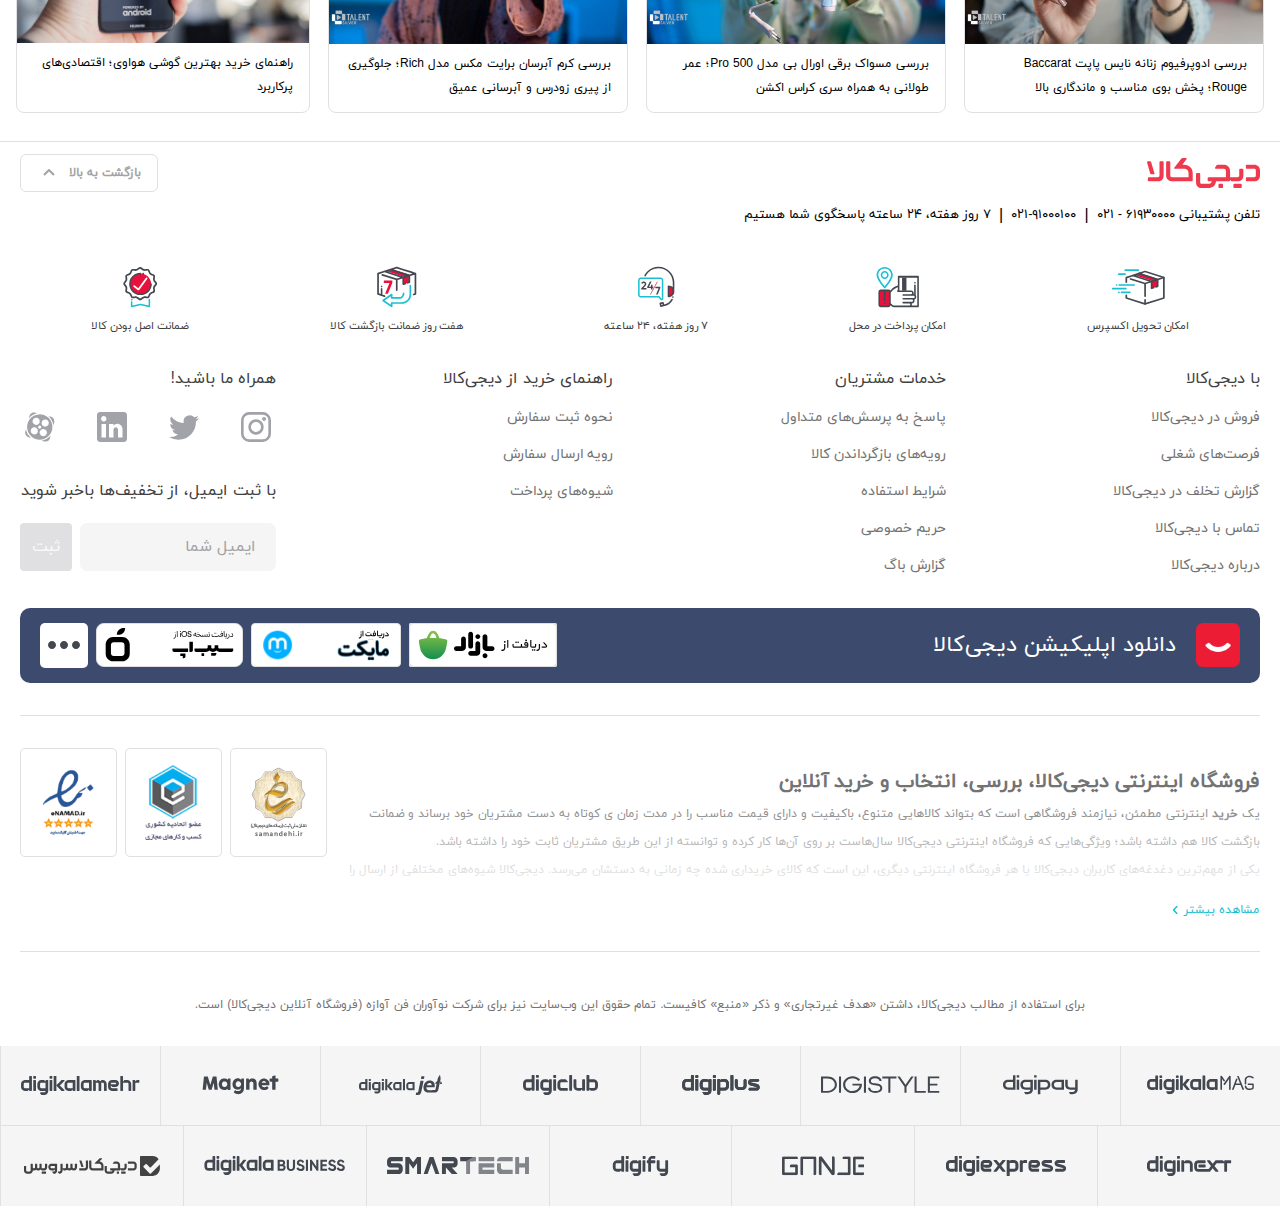
==== commit 8a8710d1: "Update index.html" ====
--- a/index.html
+++ b/index.html
@@ -12904,7 +12904,7 @@
         <!-- little digies -->
         <div class="w-full max-w-[1366px] mx-auto lg:px-4 2xl:px-0">
           <div
-            class="w-full px-[10px] pt-[10px] bg-neutral-000 grid grid-cols-4 lg:flex lg:items-start flex-wrap justify-around font-digikala"
+            class="w-full px-2.5 pt-2.5 bg-neutral-000 grid grid-cols-4 lg:flex lg:items-start flex-wrap justify-around font-digikala"
           >
             <a href="#" class="flex flex-col items-center my-2">
               <div class="w-[52px] h-[52px]">
